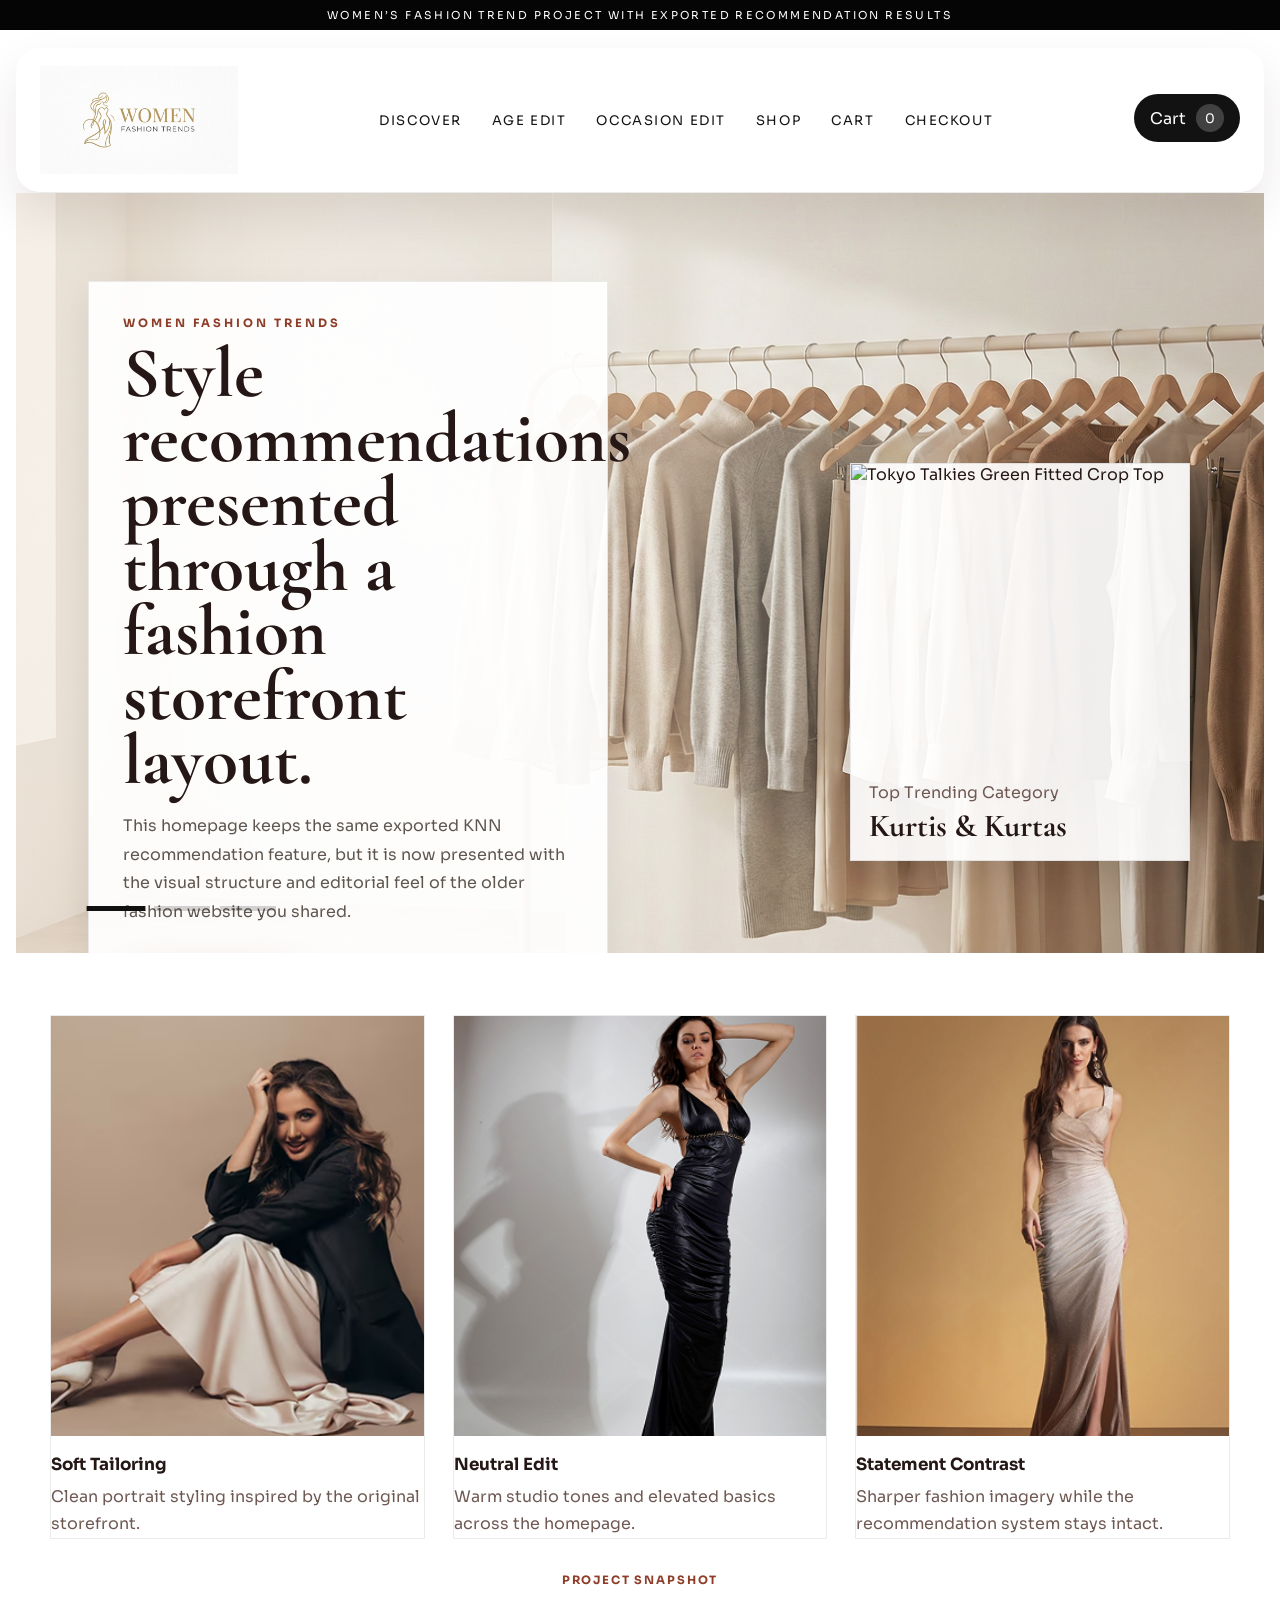
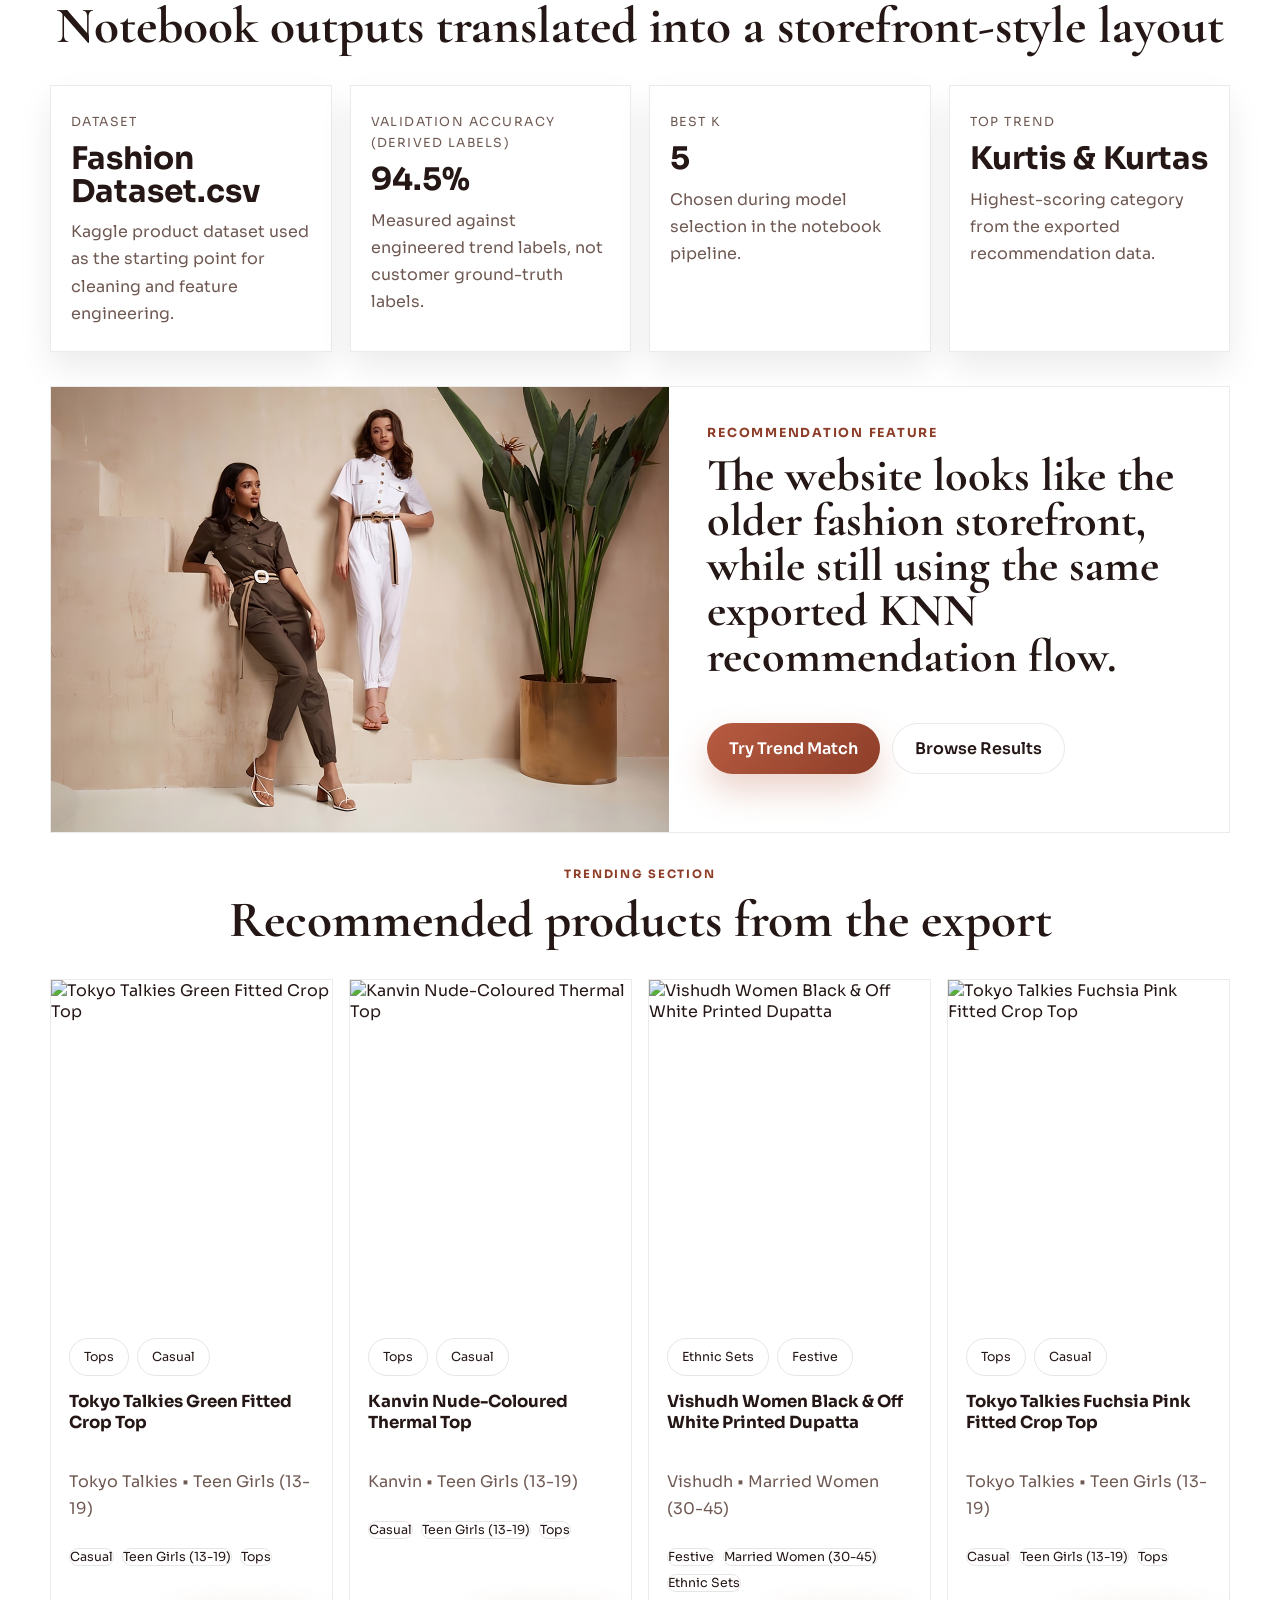
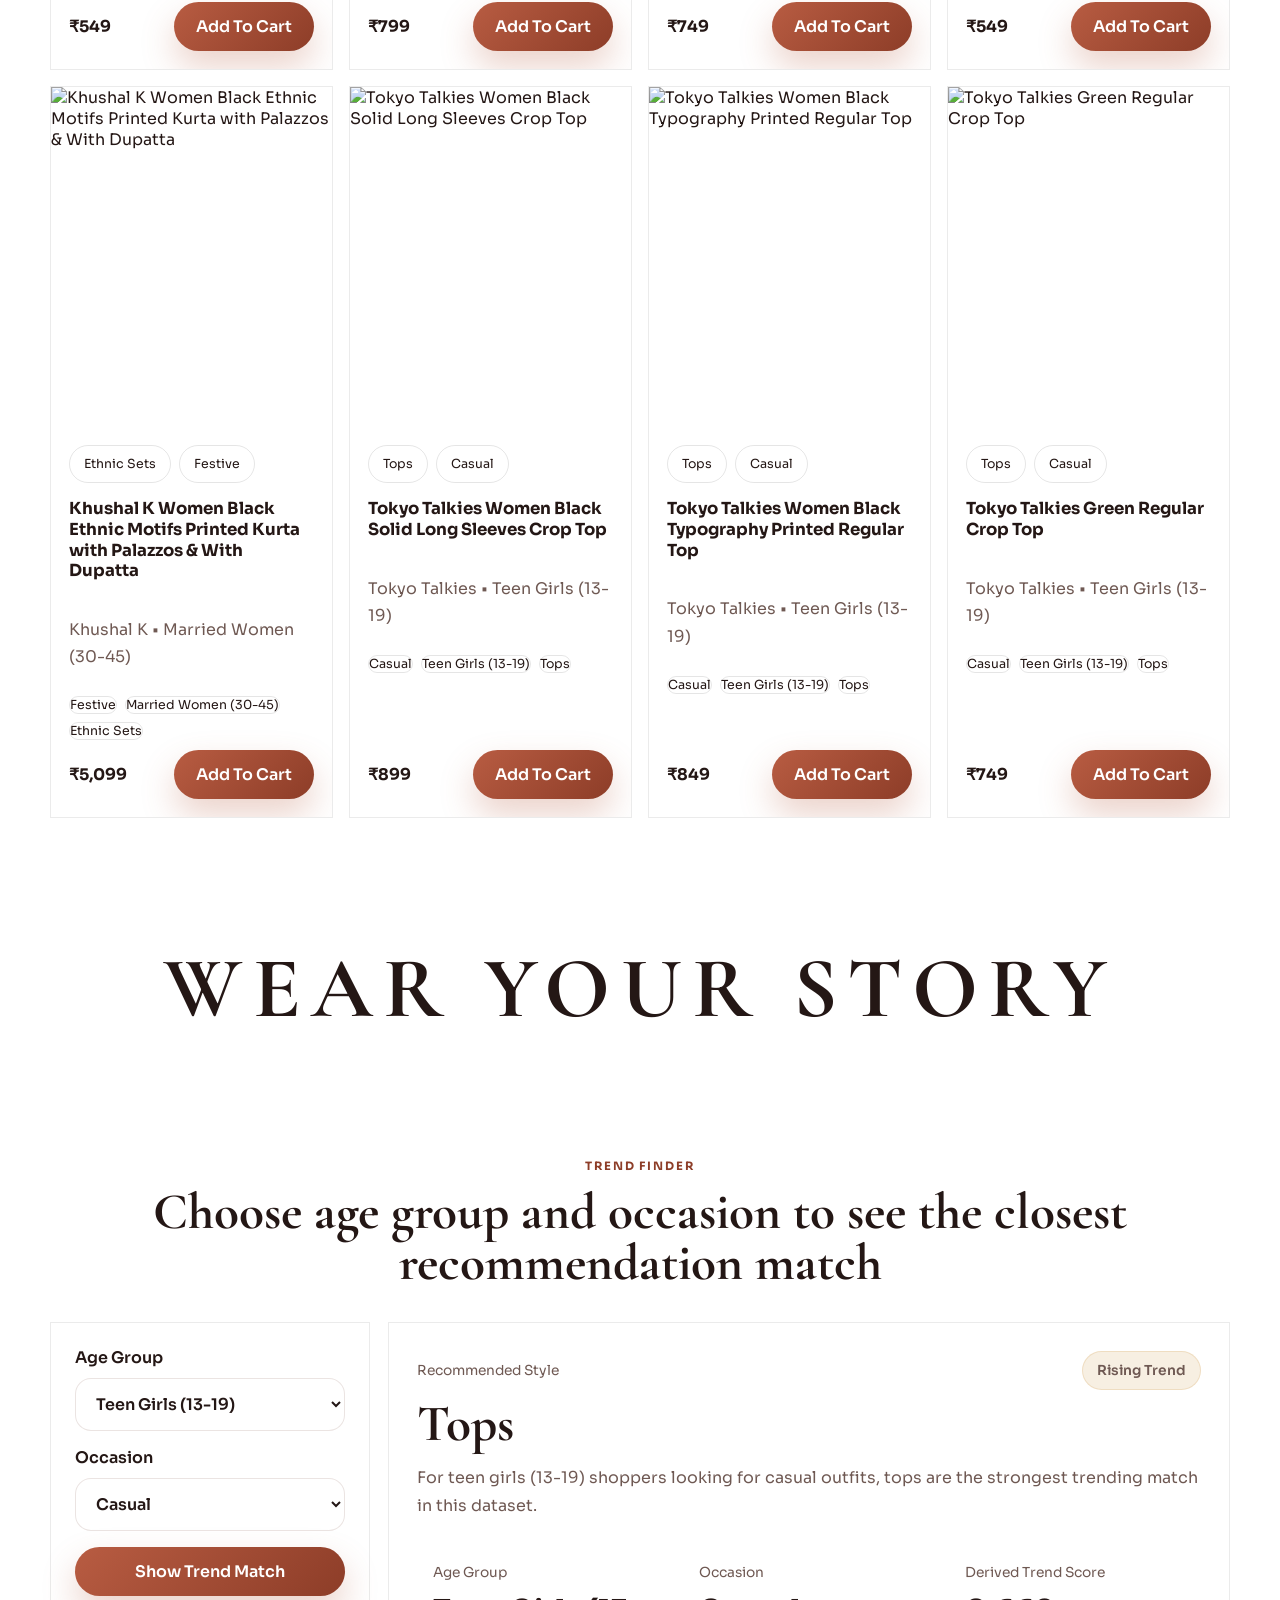
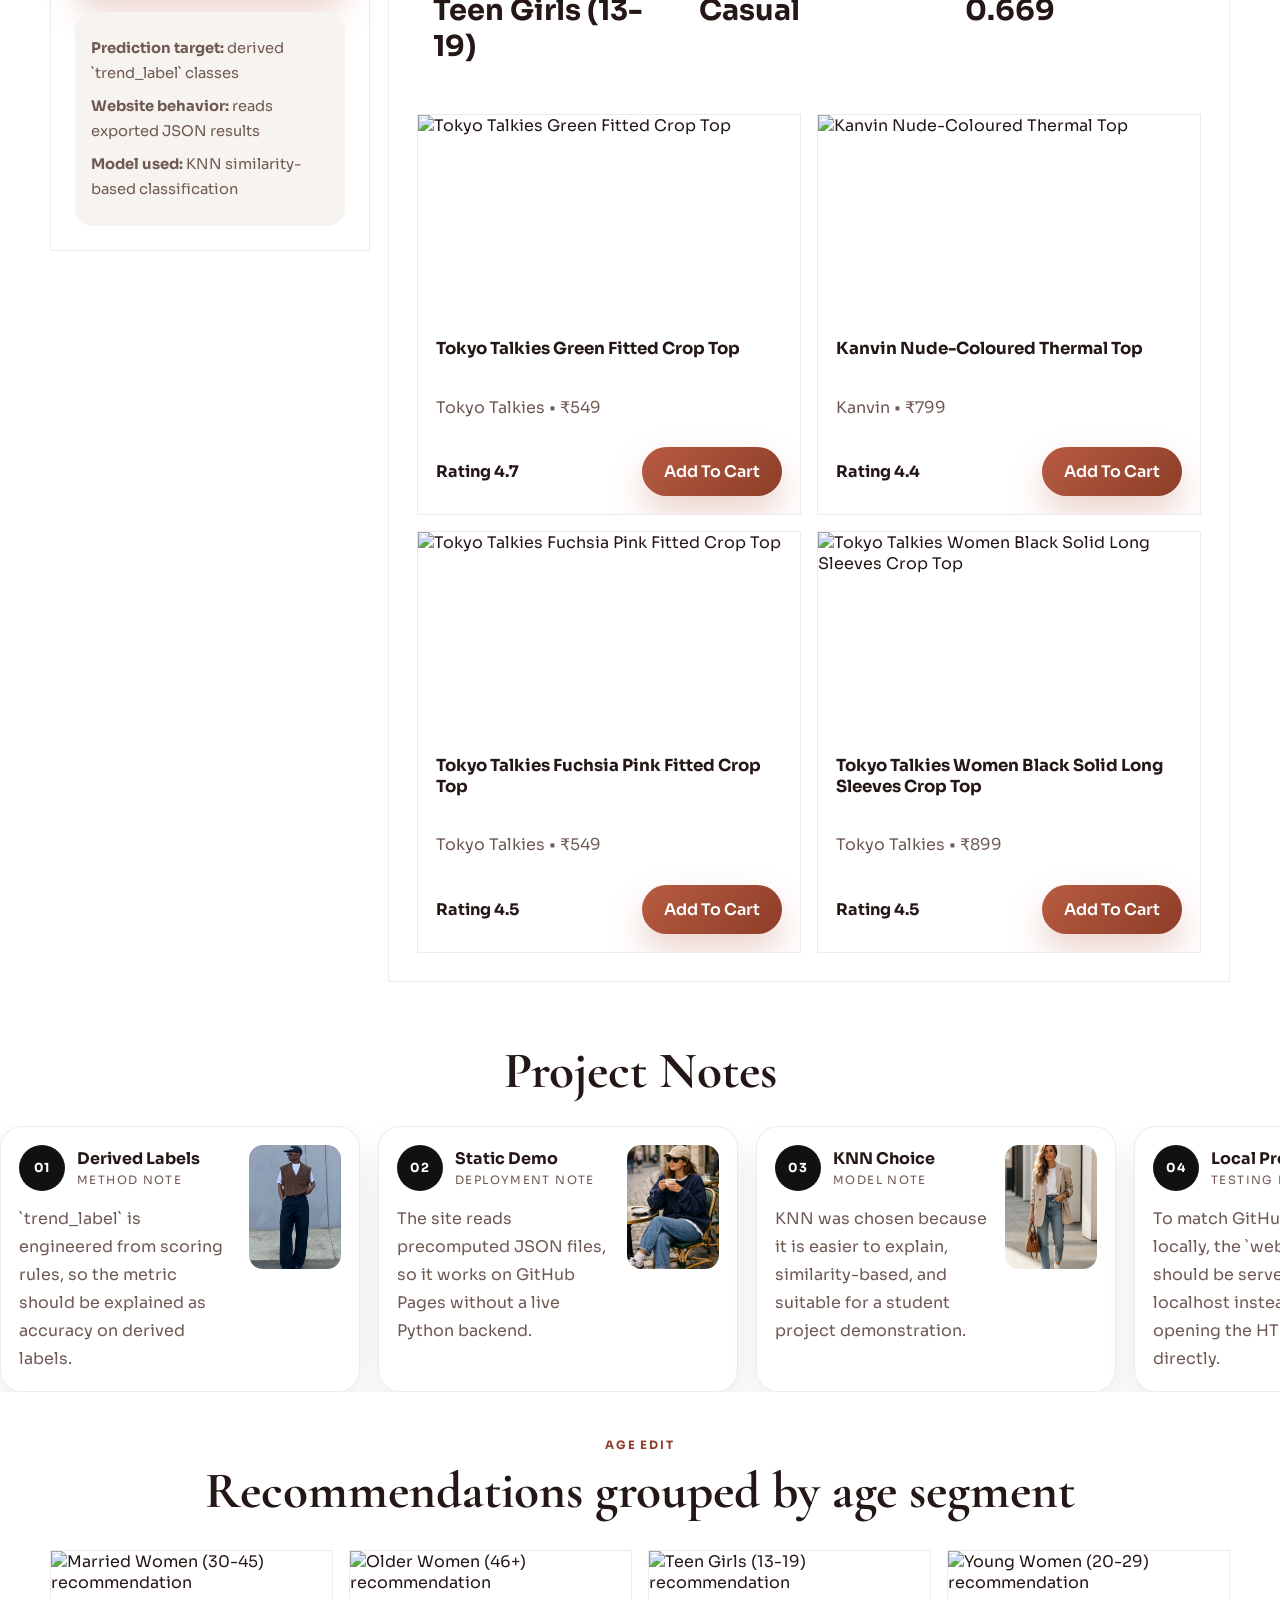
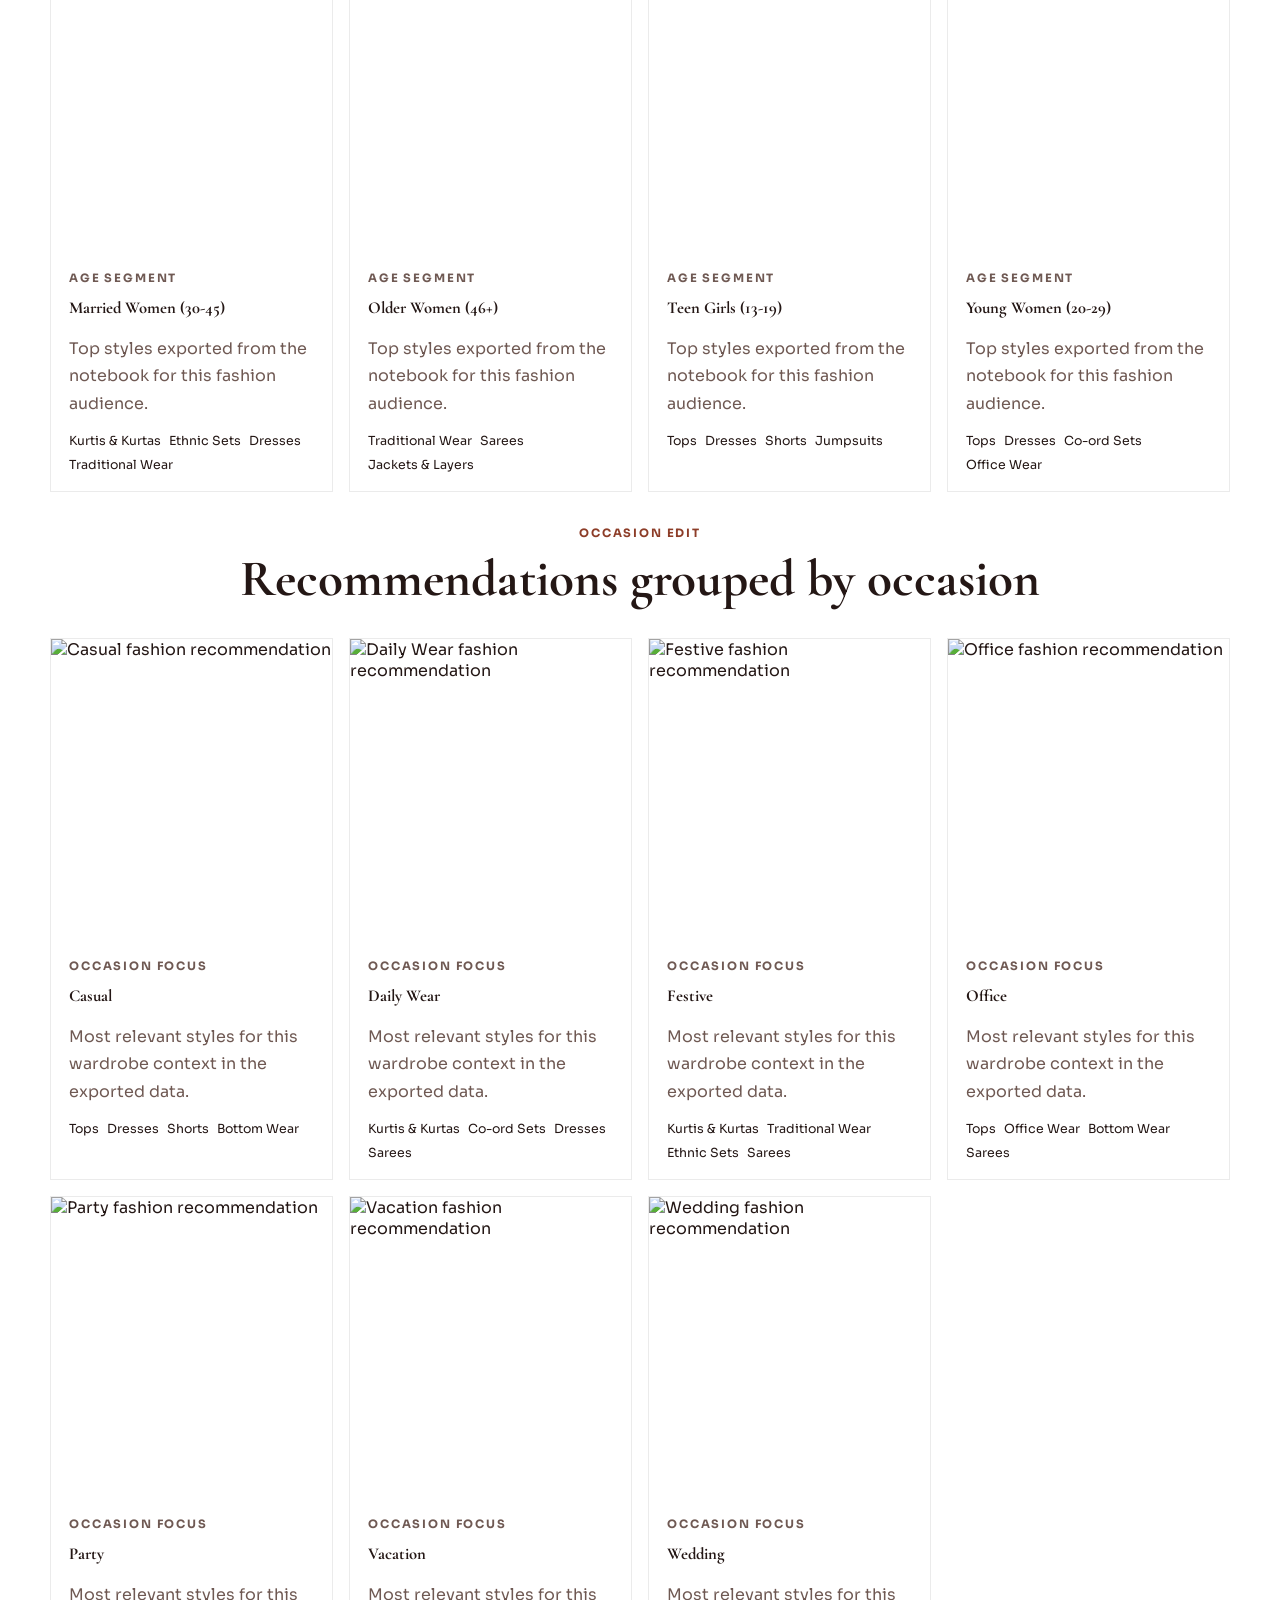
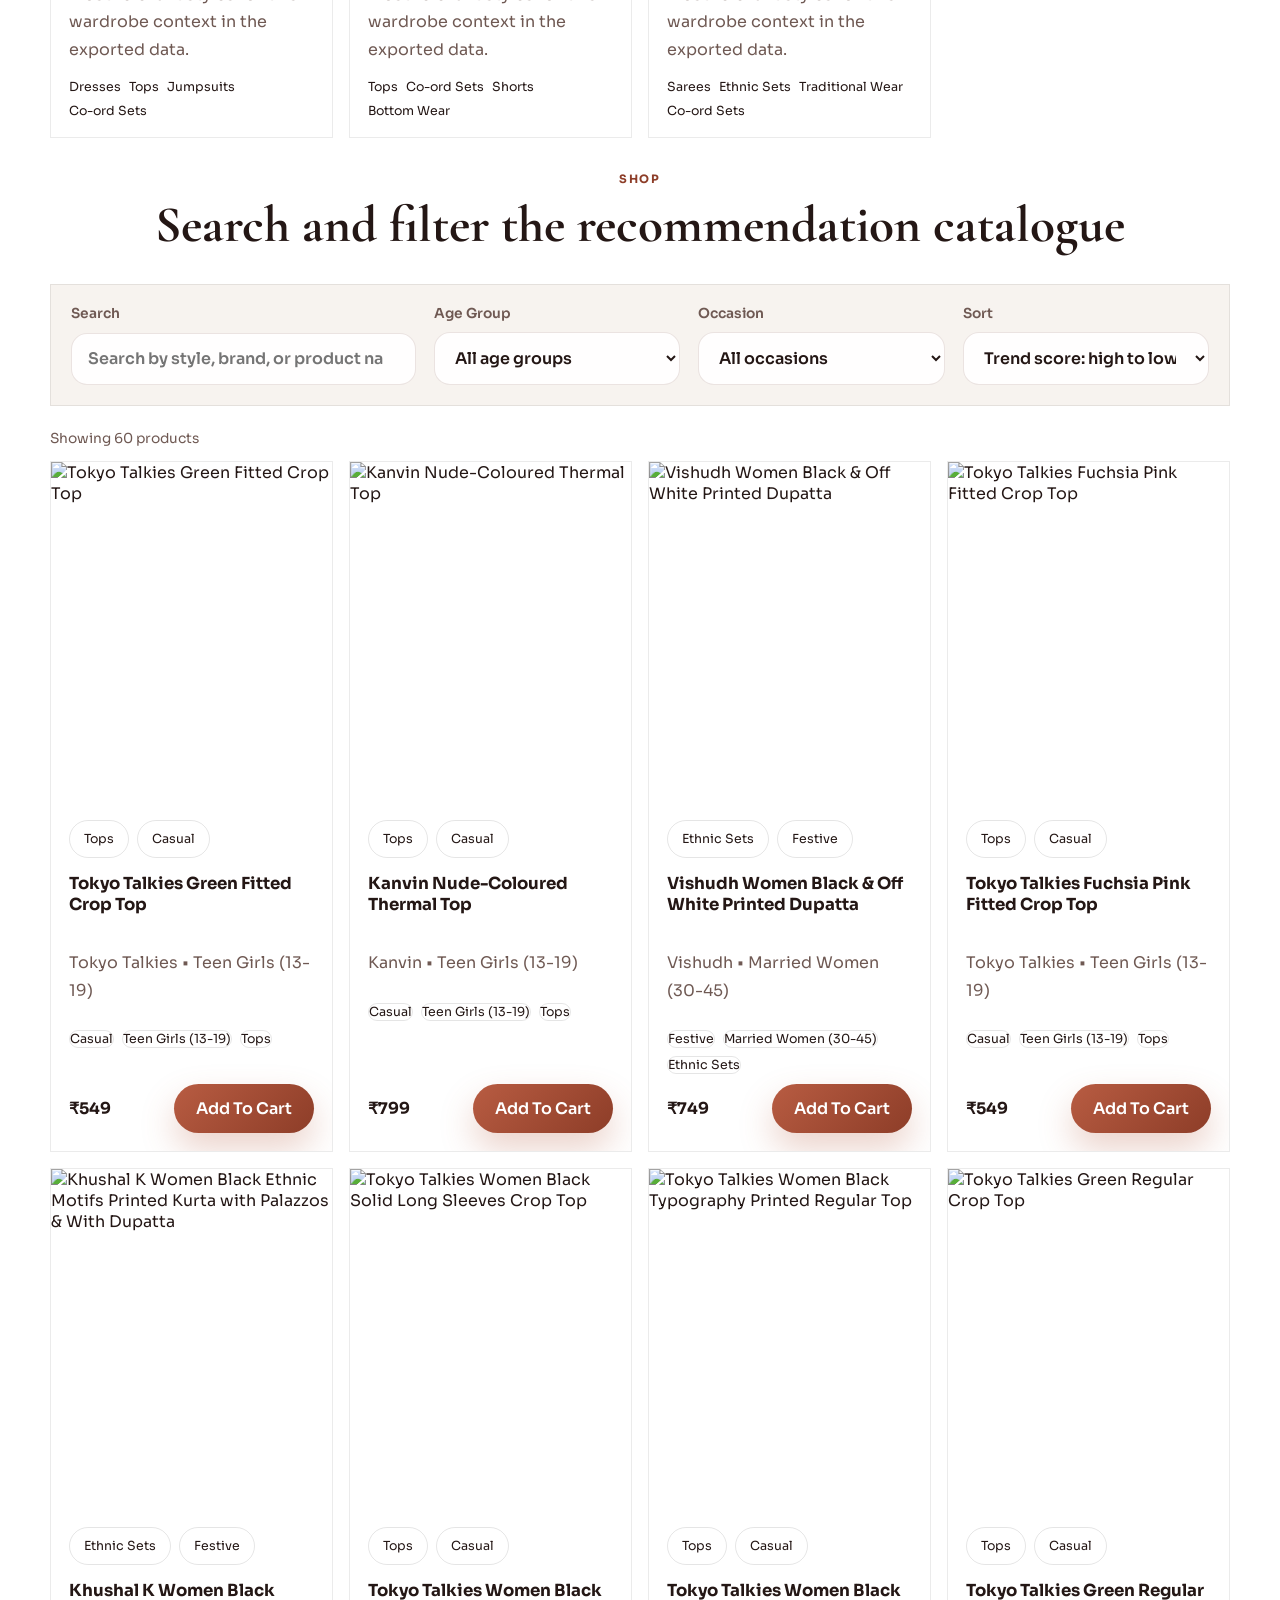
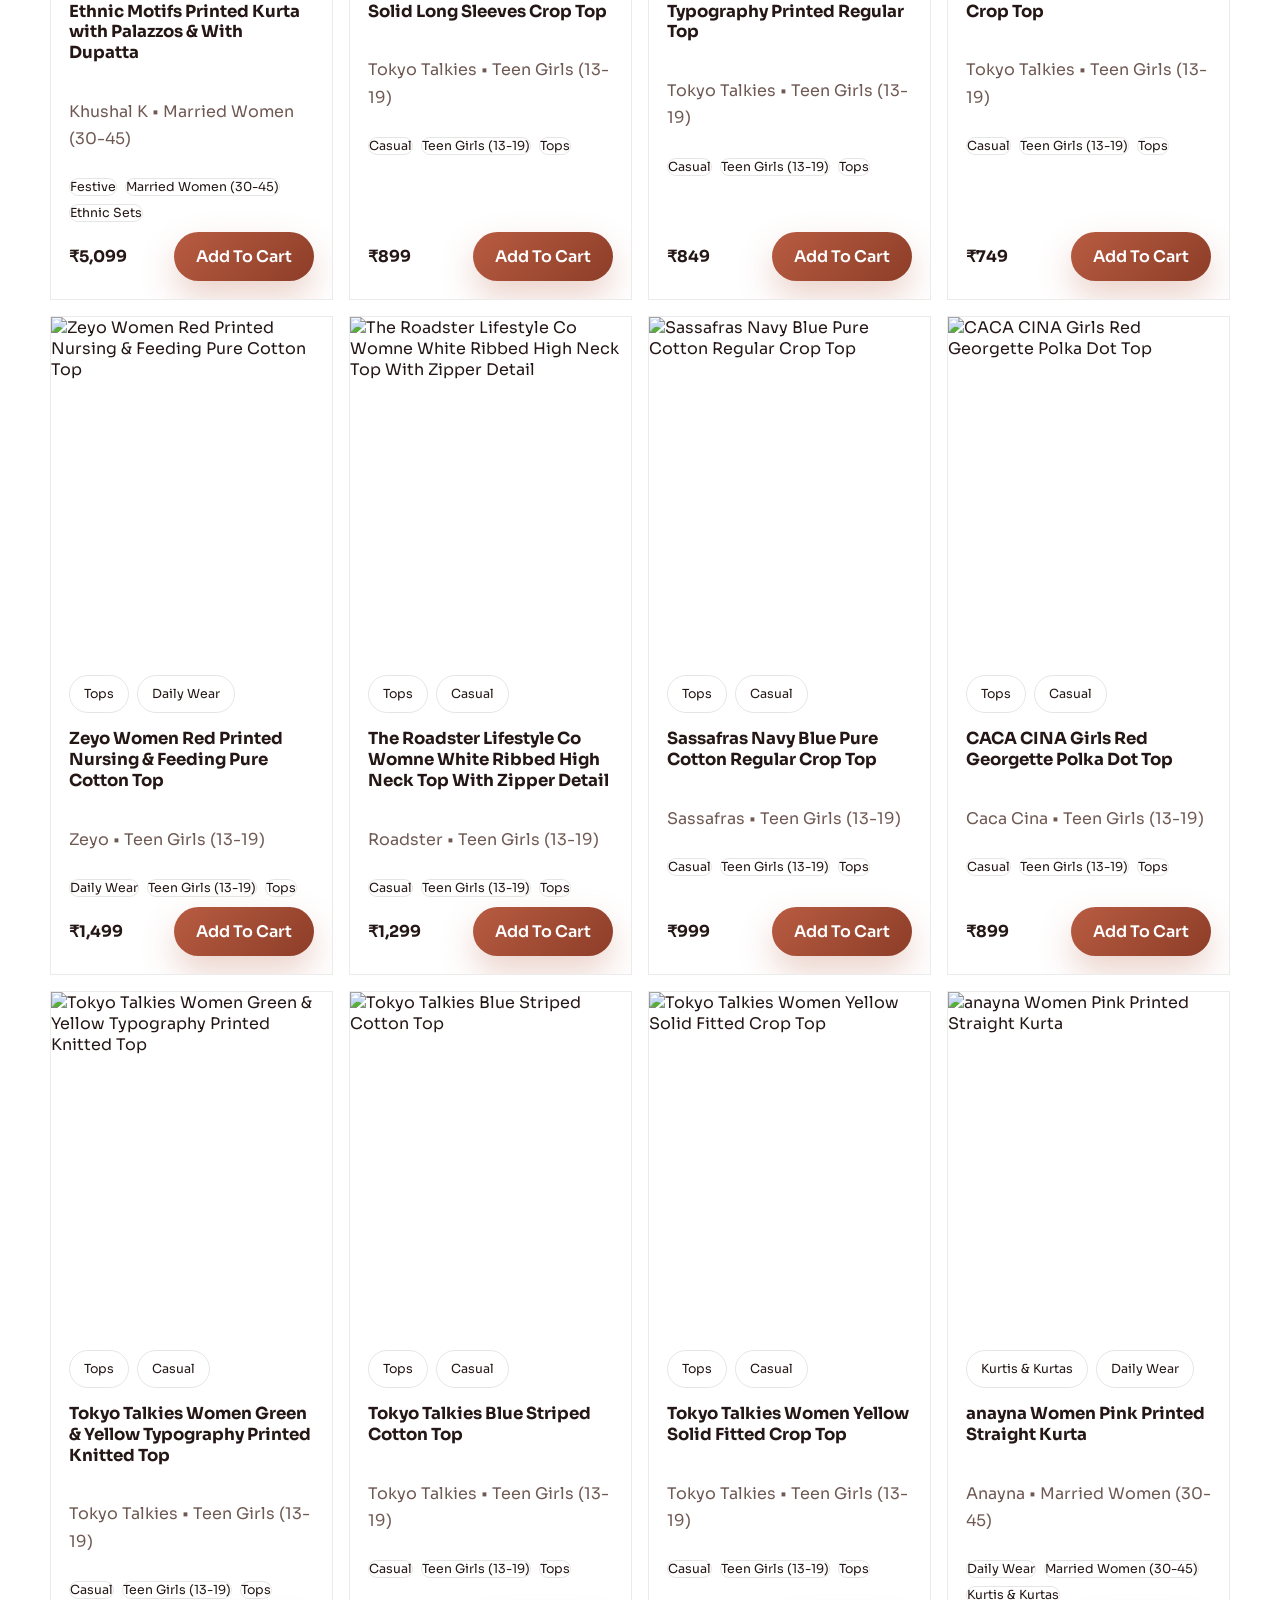
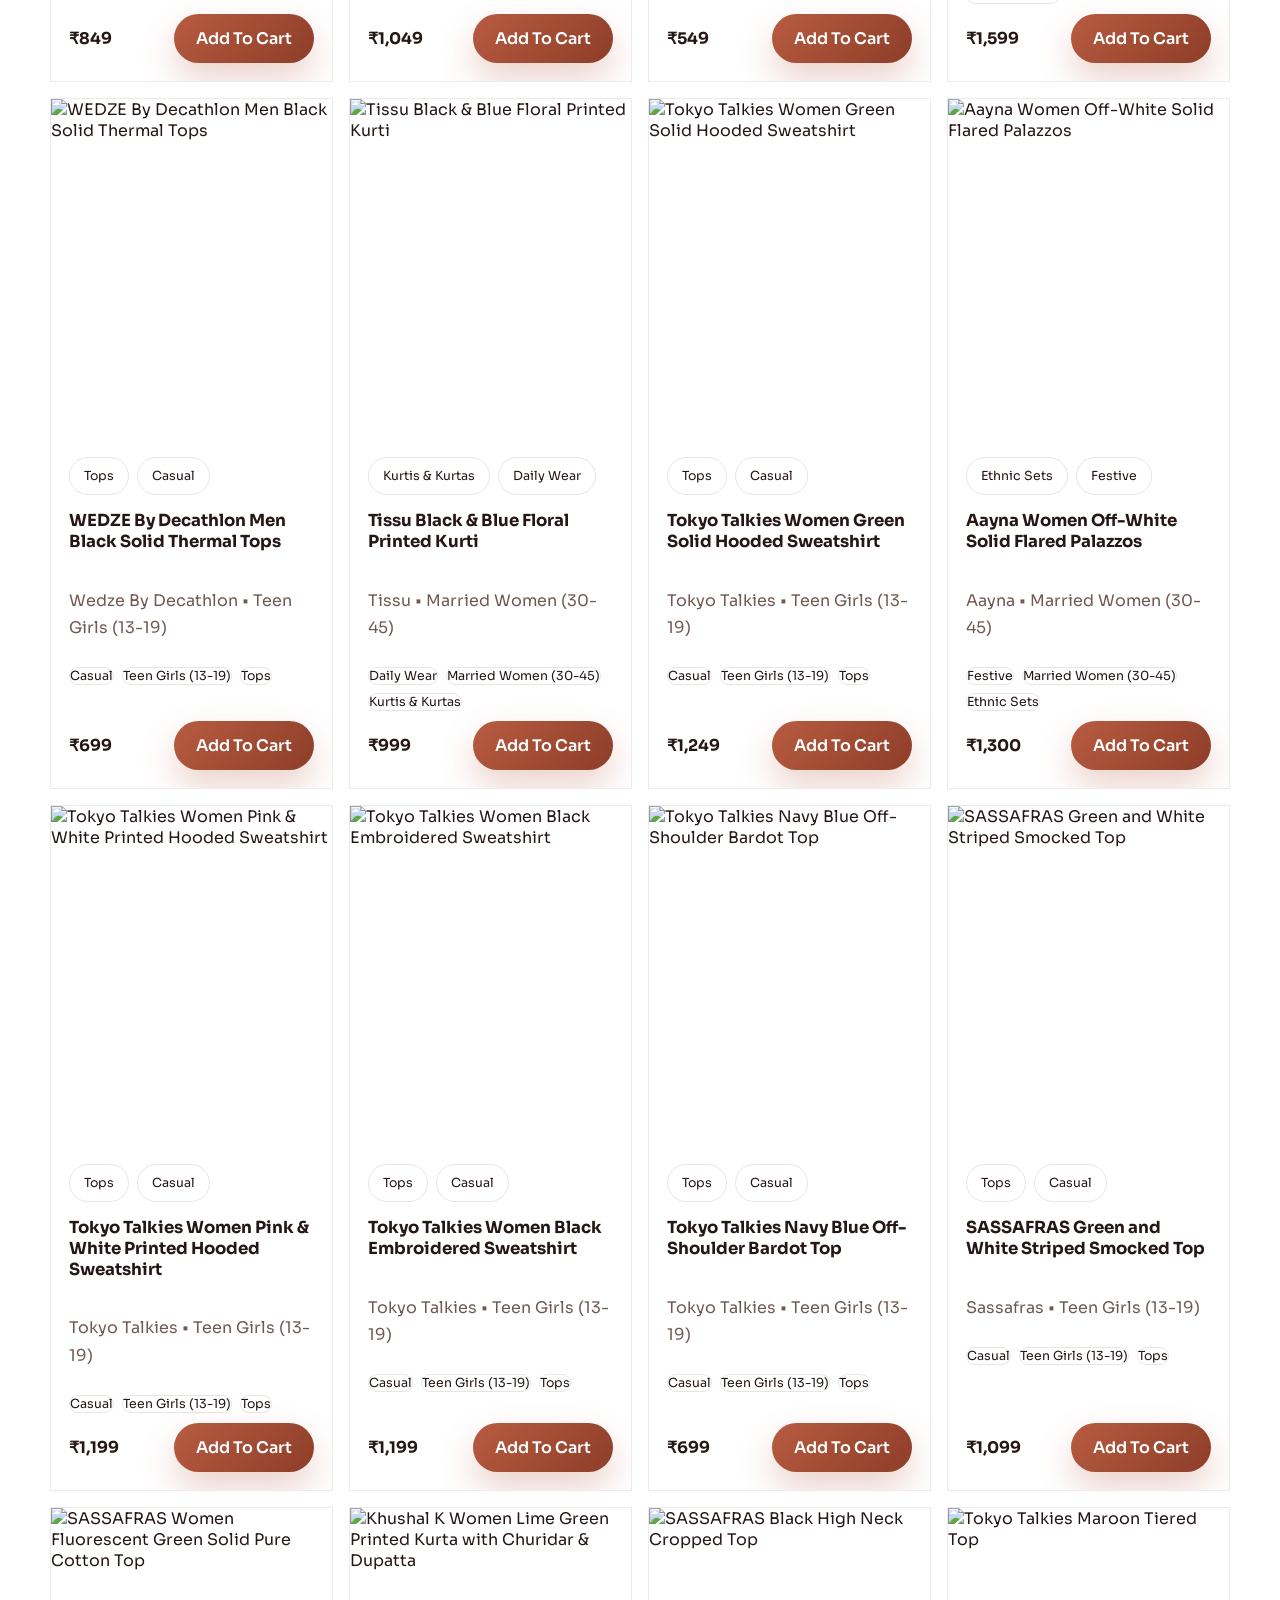
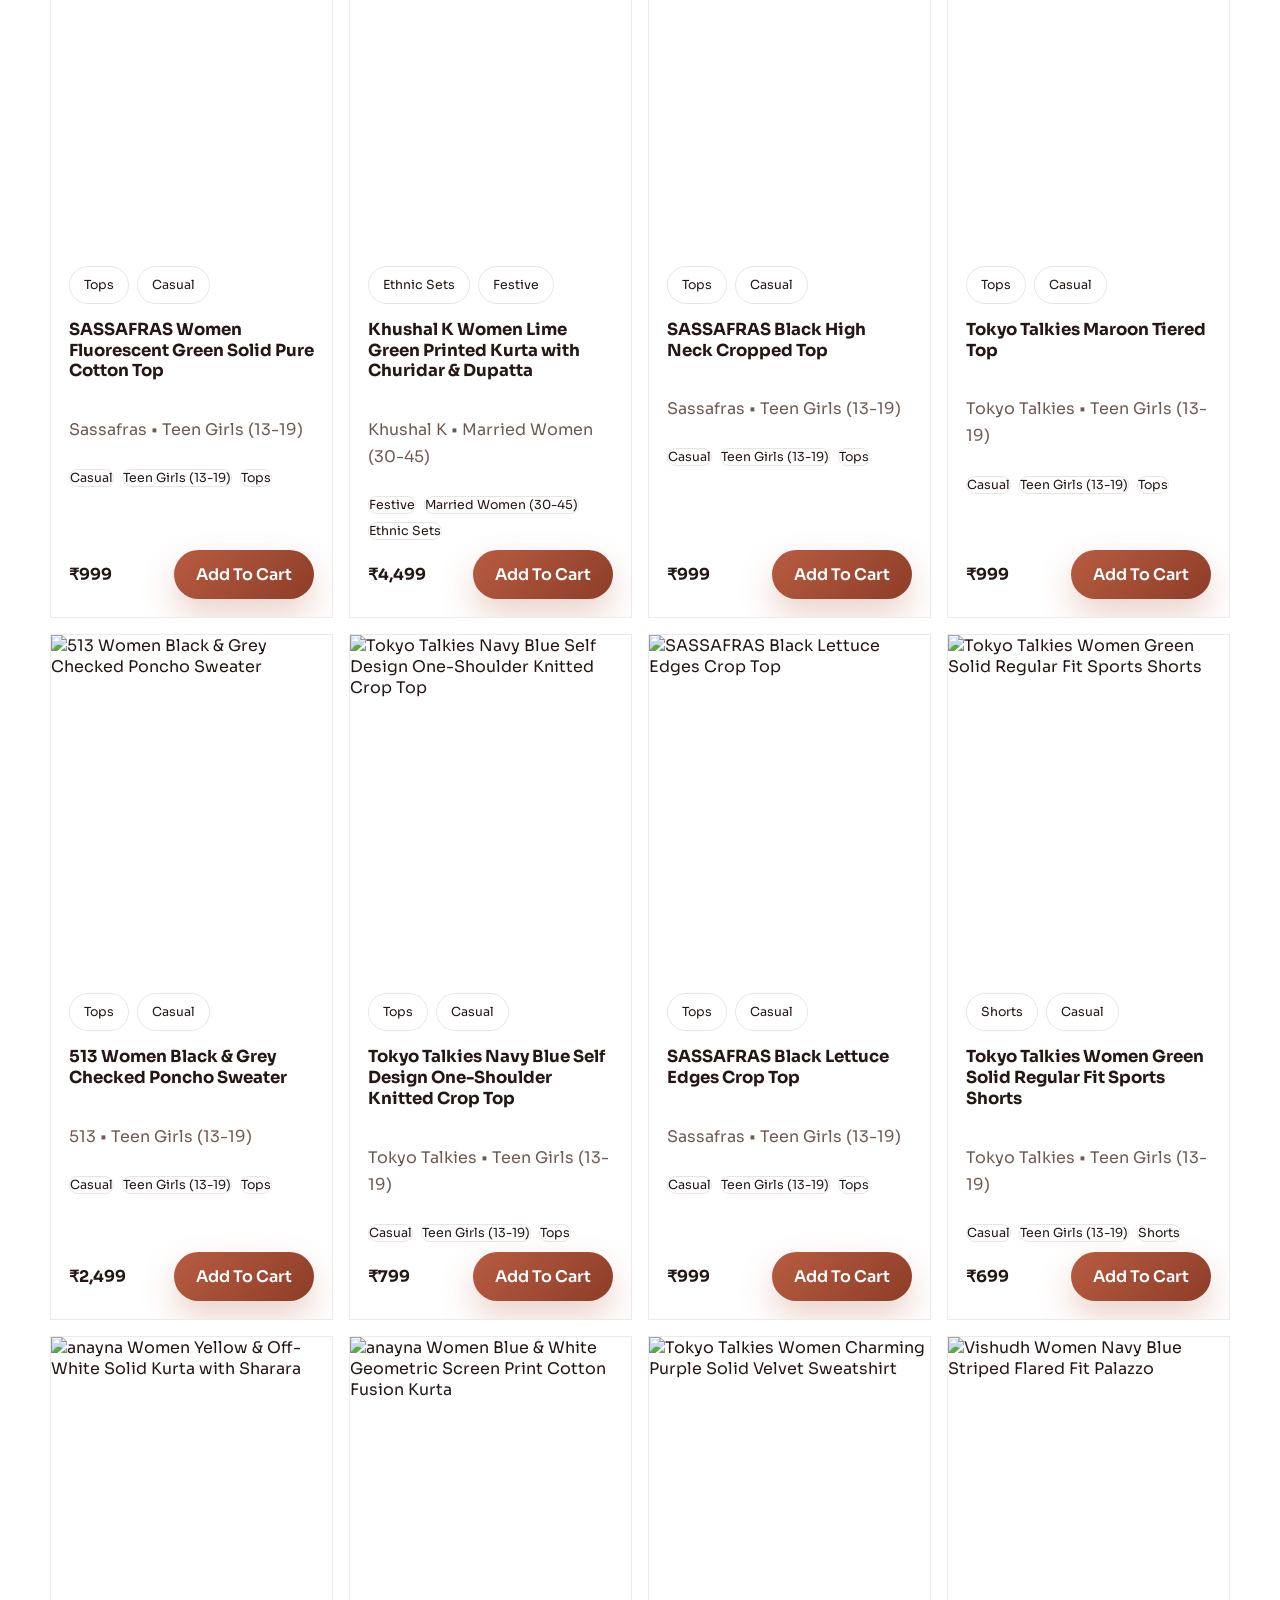
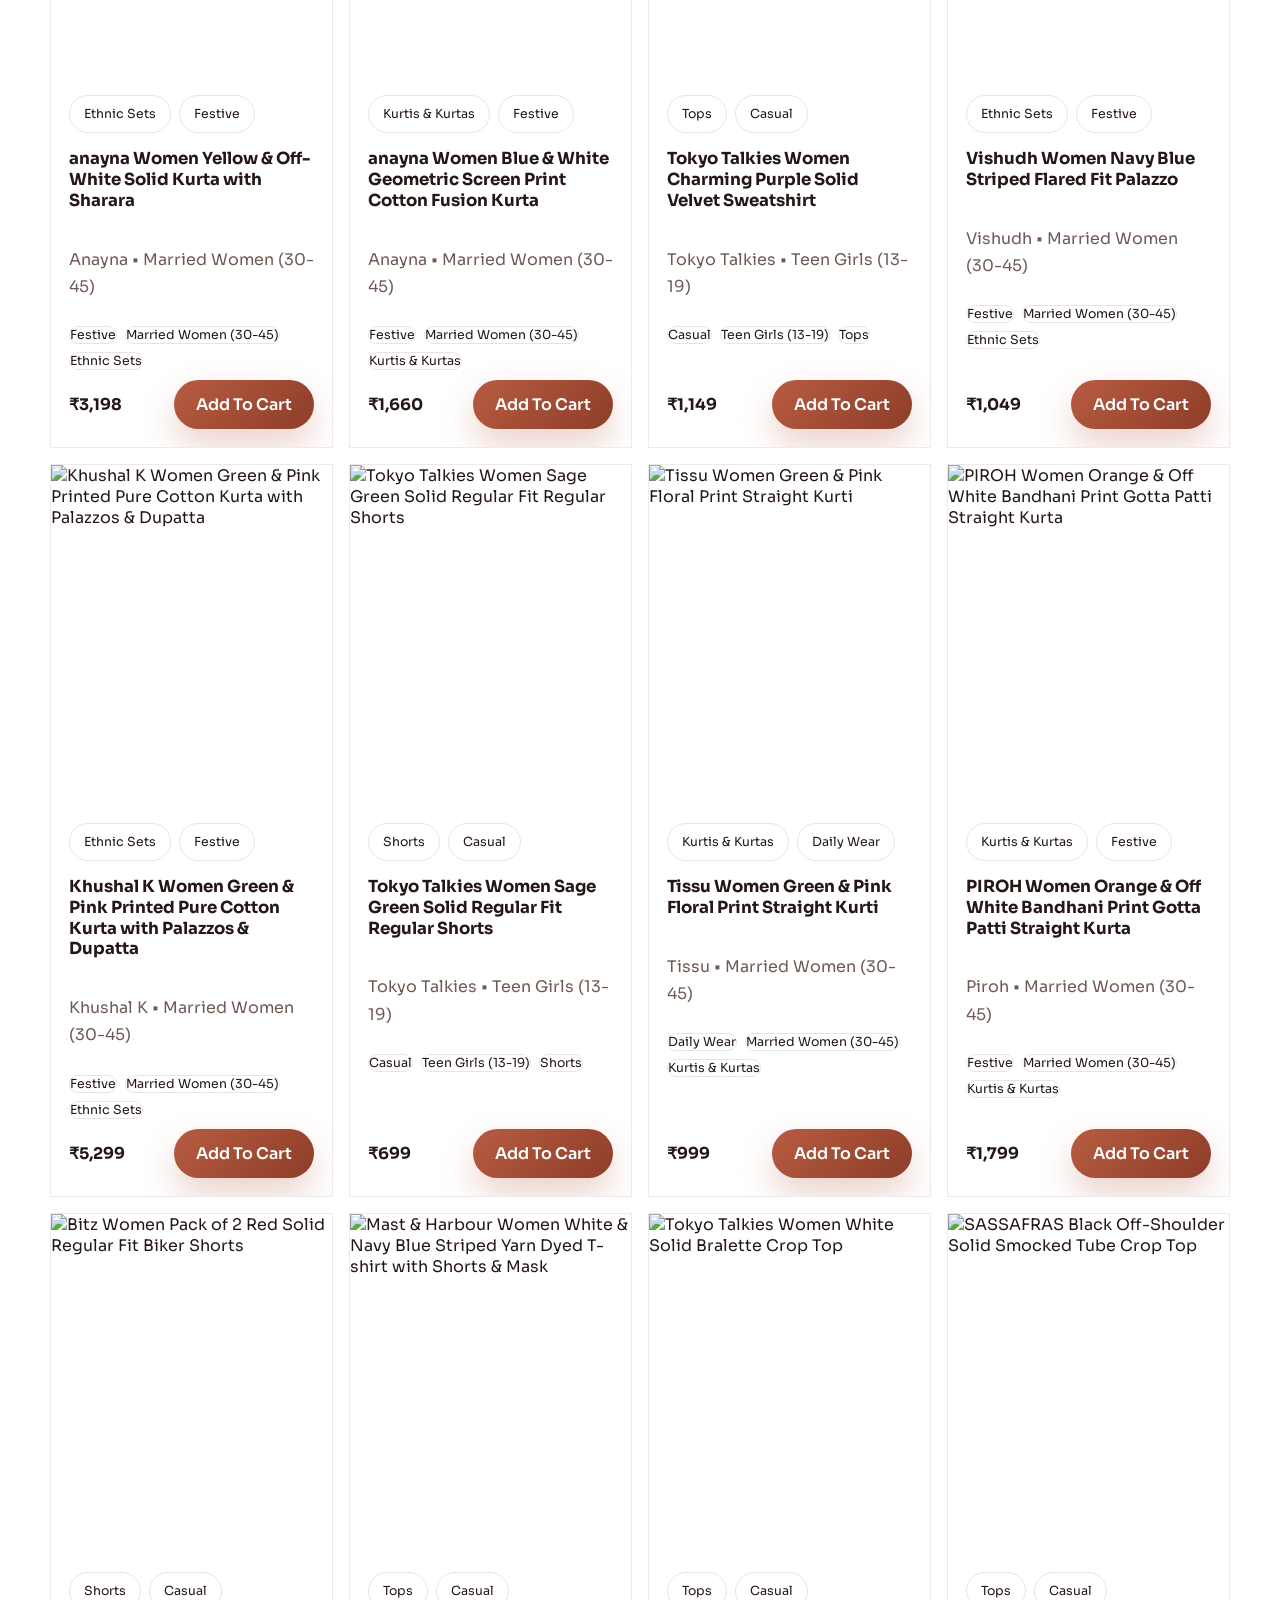
==== web/index.html @ 69c9bfe0 "Redesign homepage to match old storefront style" ====
<!DOCTYPE html>
<html lang="en">
<head>
  <meta charset="UTF-8">
  <meta name="viewport" content="width=device-width, initial-scale=1.0">
  <title>TrendMuse | Women's Fashion Trend Project</title>
  <meta
    name="description"
    content="A women's fashion trend project that presents exported KNN notebook results through a static HTML, CSS, and JavaScript website."
  >
  <link rel="preconnect" href="https://fonts.googleapis.com">
  <link rel="preconnect" href="https://fonts.gstatic.com" crossorigin>
  <link
    href="https://fonts.googleapis.com/css2?family=Cormorant+Garamond:wght@500;600;700&family=Sora:wght@300;400;500;600;700&display=swap"
    rel="stylesheet"
  >
  <link rel="stylesheet" href="styles.css">
</head>
<body data-page="home">
  <div class="page-glow page-glow-left"></div>
  <div class="page-glow page-glow-right"></div>
  <div class="home-topbar">Women’s fashion trend project with exported recommendation results</div>

  <header class="site-header">
    <a class="brand" href="./index.html">
      <img class="brand-logo" src="assets/branding/women-fashion-trends-logo.png" alt="Women Fashion Trends">
    </a>

    <nav class="site-nav">
      <a href="#discover">Discover</a>
      <a href="#age-edit">Age Edit</a>
      <a href="#occasion-edit">Occasion Edit</a>
      <a href="#shop">Shop</a>
      <a href="./cart.html">Cart</a>
      <a href="./checkout.html">Checkout</a>
    </nav>

    <a class="cart-link" href="./cart.html" aria-label="Open shopping cart">
      Cart
      <span class="cart-count" id="cartCount">0</span>
    </a>
  </header>

  <main>
    <section class="home-hero" id="home">
      <div class="home-hero-slider">
        <img src="assets/old-project/hover1.png" alt="Fashion rail editorial scene" class="home-hero-image active">
        <img src="assets/old-project/hover2.jpg" alt="Warm editorial campaign styling" class="home-hero-image">
        <img src="assets/old-project/hover3.webp" alt="Neutral luxury campaign styling" class="home-hero-image">
      </div>
      <div class="home-hero-overlay"></div>

      <div class="home-hero-content-box reveal">
        <p class="home-hero-brand">Women Fashion Trends</p>
        <h1>Style recommendations presented through a fashion storefront layout.</h1>
        <p class="home-hero-description">
          This homepage keeps the same exported KNN recommendation feature, but it is now presented
          with the visual structure and editorial feel of the older fashion website you shared.
        </p>
        <div class="hero-actions home-hero-actions">
          <a class="button button-primary" href="#discover">See Trend Match</a>
          <a class="button button-secondary" href="#shop">Shop Recommendations</a>
        </div>
        <div class="hero-tags home-hero-tags">
          <span>Derived trend labels</span>
          <span>Static JSON demo</span>
          <span>Age and occasion filters</span>
        </div>
        <div class="runtime-notice" id="runtimeNotice" hidden></div>
      </div>

      <article class="home-hero-insight reveal">
        <img
          id="heroImage"
          src="assets/old-project/model1.png"
          alt="Featured fashion look"
        >
        <div class="home-hero-insight-copy">
          <p>Top Trending Category</p>
          <h2 id="heroCategory">Awaiting Data</h2>
        </div>
      </article>

      <div class="home-hero-pagination" aria-label="Hero slides">
        <button class="pagination-bar active" type="button" aria-label="Hero slide 1"></button>
        <button class="pagination-bar" type="button" aria-label="Hero slide 2"></button>
        <button class="pagination-bar" type="button" aria-label="Hero slide 3"></button>
      </div>
    </section>

    <section class="section home-editorial-section reveal">
      <div class="grid-3 home-grid-3">
        <article class="home-editorial-card">
          <div class="product-img-wrapper">
            <img src="assets/old-project/model1.png" alt="Soft tailoring editorial card">
          </div>
          <div class="product-info">
            <h3>Soft Tailoring</h3>
            <p class="price">Clean portrait styling inspired by the original storefront.</p>
          </div>
        </article>

        <article class="home-editorial-card">
          <div class="product-img-wrapper">
            <img src="assets/old-project/model2.png" alt="Neutral edit editorial card">
          </div>
          <div class="product-info">
            <h3>Neutral Edit</h3>
            <p class="price">Warm studio tones and elevated basics across the homepage.</p>
          </div>
        </article>

        <article class="home-editorial-card">
          <div class="product-img-wrapper">
            <img src="assets/old-project/model3.png" alt="Monochrome editorial card">
          </div>
          <div class="product-info">
            <h3>Statement Contrast</h3>
            <p class="price">Sharper fashion imagery while the recommendation system stays intact.</p>
          </div>
        </article>
      </div>
    </section>

    <section class="section reveal">
      <div class="products-header home-products-header">
        <p class="eyebrow">Project Snapshot</p>
        <h2>Notebook outputs translated into a storefront-style layout</h2>
      </div>

      <div class="home-metric-grid">
        <article class="home-metric-card">
          <span>Dataset</span>
          <strong id="metricDataset">Fashion Dataset.csv</strong>
          <p>Kaggle product dataset used as the starting point for cleaning and feature engineering.</p>
        </article>
        <article class="home-metric-card">
          <span>Validation Accuracy (Derived Labels)</span>
          <strong id="metricAccuracy">--</strong>
          <p>Measured against engineered trend labels, not customer ground-truth labels.</p>
        </article>
        <article class="home-metric-card">
          <span>Best K</span>
          <strong id="metricK">--</strong>
          <p>Chosen during model selection in the notebook pipeline.</p>
        </article>
        <article class="home-metric-card">
          <span>Top Trend</span>
          <strong id="metricTrend">--</strong>
          <p>Highest-scoring category from the exported recommendation data.</p>
        </article>
      </div>
    </section>

    <section class="section reveal">
      <div class="featured-banner home-featured-banner">
        <img src="assets/old-project/feature.png" alt="Feature banner" class="featured-banner-img">
        <div class="featured-box home-featured-box">
          <p class="cloth-name">Recommendation Feature</p>
          <h2>The website looks like the older fashion storefront, while still using the same exported KNN recommendation flow.</h2>
          <div class="hero-actions">
            <a class="button button-primary" href="#discover">Try Trend Match</a>
            <a class="button button-secondary" href="#shop">Browse Results</a>
          </div>
        </div>
      </div>
    </section>

    <section class="section reveal">
      <div class="products-header home-products-header">
        <p class="eyebrow">Trending Section</p>
        <h2>Recommended products from the export</h2>
      </div>
      <div class="product-grid featured-grid home-old-grid" id="featuredGrid"></div>
    </section>

    <section class="big-text-section reveal">
      <h2>WEAR YOUR STORY</h2>
    </section>

    <section class="section reveal" id="discover">
      <div class="products-header home-products-header">
        <p class="eyebrow">Trend Finder</p>
        <h2>Choose age group and occasion to see the closest recommendation match</h2>
      </div>

      <div class="discover-layout home-discover-layout">
        <form class="selector-card home-selector-card" id="profileForm">
          <label>
            Age Group
            <select id="ageSelect"></select>
          </label>

          <label>
            Occasion
            <select id="occasionSelect"></select>
          </label>

          <button class="button button-primary" type="submit">Show Trend Match</button>

          <div class="selector-notes home-selector-notes">
            <p><strong>Prediction target:</strong> derived `trend_label` classes</p>
            <p><strong>Website behavior:</strong> reads exported JSON results</p>
            <p><strong>Model used:</strong> KNN similarity-based classification</p>
          </div>
        </form>

        <article class="result-card home-result-card">
          <div class="result-topline">
            <span>Recommended Style</span>
            <span class="pill" id="resultPill">High Trend</span>
          </div>

          <h3 id="resultCategory">Tops</h3>
          <p id="resultSummary">
            This recommendation comes from the exported notebook output for the selected profile.
          </p>

          <div class="result-facts">
            <div>
              <span>Age Group</span>
              <strong id="resultAge">Teen Girls (13-19)</strong>
            </div>
            <div>
              <span>Occasion</span>
              <strong id="resultOccasion">Casual</strong>
            </div>
            <div>
              <span>Derived Trend Score</span>
              <strong id="resultScore">0.90</strong>
            </div>
          </div>

          <div class="mini-grid" id="predictionProducts"></div>
        </article>
      </div>
    </section>

    <section class="review-section project-notes-section reveal">
      <h2 class="section-title text-center">Project Notes</h2>
      <div class="marquee-container">
        <div class="marquee-track">
          <article class="review-card project-note-card">
            <div class="review-content">
              <div class="review-header">
                <div class="note-icon">01</div>
                <div class="review-meta">
                  <h4>Derived Labels</h4>
                  <div class="stars">METHOD NOTE</div>
                </div>
              </div>
              <p class="review-text">`trend_label` is engineered from scoring rules, so the metric should be explained as accuracy on derived labels.</p>
            </div>
            <img src="assets/old-project/grid4img1.webp" alt="Project note visual" class="bought-item-img">
          </article>

          <article class="review-card project-note-card">
            <div class="review-content">
              <div class="review-header">
                <div class="note-icon">02</div>
                <div class="review-meta">
                  <h4>Static Demo</h4>
                  <div class="stars">DEPLOYMENT NOTE</div>
                </div>
              </div>
              <p class="review-text">The site reads precomputed JSON files, so it works on GitHub Pages without a live Python backend.</p>
            </div>
            <img src="assets/old-project/grid4img2.jpg" alt="Project note visual" class="bought-item-img">
          </article>

          <article class="review-card project-note-card">
            <div class="review-content">
              <div class="review-header">
                <div class="note-icon">03</div>
                <div class="review-meta">
                  <h4>KNN Choice</h4>
                  <div class="stars">MODEL NOTE</div>
                </div>
              </div>
              <p class="review-text">KNN was chosen because it is easier to explain, similarity-based, and suitable for a student project demonstration.</p>
            </div>
            <img src="assets/old-project/grid4img3.jpg" alt="Project note visual" class="bought-item-img">
          </article>

          <article class="review-card project-note-card">
            <div class="review-content">
              <div class="review-header">
                <div class="note-icon">04</div>
                <div class="review-meta">
                  <h4>Local Preview</h4>
                  <div class="stars">TESTING NOTE</div>
                </div>
              </div>
              <p class="review-text">To match GitHub Pages locally, the `web/` folder should be served through localhost instead of opening the HTML file directly.</p>
            </div>
            <img src="assets/old-project/grid4img4.webp" alt="Project note visual" class="bought-item-img">
          </article>

          <article class="review-card project-note-card">
            <div class="review-content">
              <div class="review-header">
                <div class="note-icon">01</div>
                <div class="review-meta">
                  <h4>Derived Labels</h4>
                  <div class="stars">METHOD NOTE</div>
                </div>
              </div>
              <p class="review-text">`trend_label` is engineered from scoring rules, so the metric should be explained as accuracy on derived labels.</p>
            </div>
            <img src="assets/old-project/grid4img1.webp" alt="Project note visual" class="bought-item-img">
          </article>

          <article class="review-card project-note-card">
            <div class="review-content">
              <div class="review-header">
                <div class="note-icon">02</div>
                <div class="review-meta">
                  <h4>Static Demo</h4>
                  <div class="stars">DEPLOYMENT NOTE</div>
                </div>
              </div>
              <p class="review-text">The site reads precomputed JSON files, so it works on GitHub Pages without a live Python backend.</p>
            </div>
            <img src="assets/old-project/grid4img2.jpg" alt="Project note visual" class="bought-item-img">
          </article>
        </div>
      </div>
    </section>

    <section class="section reveal" id="age-edit">
      <div class="products-header home-products-header">
        <p class="eyebrow">Age Edit</p>
        <h2>Recommendations grouped by age segment</h2>
      </div>
      <div class="showcase-grid home-old-grid" id="ageRecommendationGrid"></div>
    </section>

    <section class="section reveal" id="occasion-edit">
      <div class="products-header home-products-header">
        <p class="eyebrow">Occasion Edit</p>
        <h2>Recommendations grouped by occasion</h2>
      </div>
      <div class="showcase-grid home-old-grid" id="occasionRecommendationGrid"></div>
    </section>

    <section class="section reveal" id="shop">
      <div class="products-header home-products-header">
        <p class="eyebrow">Shop</p>
        <h2>Search and filter the recommendation catalogue</h2>
      </div>

      <div class="toolbar home-toolbar">
        <label class="toolbar-field toolbar-search">
          <span>Search</span>
          <input id="searchInput" type="search" placeholder="Search by style, brand, or product name">
        </label>

        <label class="toolbar-field">
          <span>Age Group</span>
          <select id="ageFilter">
            <option value="all">All age groups</option>
          </select>
        </label>

        <label class="toolbar-field">
          <span>Occasion</span>
          <select id="occasionFilter">
            <option value="all">All occasions</option>
          </select>
        </label>

        <label class="toolbar-field">
          <span>Sort</span>
          <select id="sortFilter">
            <option value="trend_desc">Trend score: high to low</option>
            <option value="price_asc">Price: low to high</option>
            <option value="price_desc">Price: high to low</option>
            <option value="rating_desc">Rating: high to low</option>
          </select>
        </label>
      </div>

      <div class="section-meta" id="shopMeta">Showing 0 products</div>
      <div class="product-grid home-old-grid" id="shopGrid"></div>
    </section>

    <section class="big-text-section reveal">
      <h2>STYLE WITH CONTEXT</h2>
    </section>
  </main>

  <footer class="site-footer home-site-footer">
    <div class="home-footer-grid">
      <div class="home-footer-col">
        <h3>Project Contact</h3>
        <p>This storefront-style homepage presents exported recommendation outputs from the notebook.</p>
        <p class="home-footer-small">Preview locally through `http://localhost:8000` for the correct JSON-powered view.</p>
      </div>
      <div class="home-footer-col">
        <h3>Quick Links</h3>
        <div class="home-social-links">
          <a href="#discover">Trend Finder</a>
          <a href="#age-edit">Age Edit</a>
          <a href="#occasion-edit">Occasion Edit</a>
          <a href="#shop">Shop</a>
        </div>
      </div>
    </div>
  </footer>

  <script src="app.js"></script>
</body>
</html>
---- web/styles.css ----
:root {
  --bg: #fff8f2;
  --bg-soft: #fbeee6;
  --surface: rgba(255, 255, 255, 0.84);
  --surface-strong: #ffffff;
  --border: rgba(111, 66, 53, 0.12);
  --text: #241715;
  --muted: #6f5953;
  --accent: #b85c42;
  --accent-dark: #8d3d28;
  --accent-soft: #f5d3c7;
  --gold: #cf9d4d;
  --success: #2f7d58;
  --danger: #a84337;
  --shadow: 0 24px 60px rgba(105, 67, 51, 0.15);
  --shadow-soft: 0 16px 34px rgba(105, 67, 51, 0.1);
  --radius-xl: 28px;
  --radius-lg: 22px;
  --radius-md: 16px;
  --radius-sm: 12px;
  --container: 1180px;
}

* {
  box-sizing: border-box;
}

html {
  scroll-behavior: smooth;
}

body {
  margin: 0;
  font-family: "Sora", "Avenir Next", "Segoe UI", sans-serif;
  color: var(--text);
  background:
    radial-gradient(circle at top left, rgba(255, 211, 199, 0.65), transparent 28%),
    radial-gradient(circle at right 20%, rgba(207, 157, 77, 0.18), transparent 18%),
    linear-gradient(180deg, #fff9f6 0%, #fff6ef 52%, #fffdfb 100%);
  min-height: 100vh;
  position: relative;
  overflow-x: hidden;
}

body[data-page="home"] {
  background:
    radial-gradient(circle at top center, rgba(232, 199, 173, 0.3), transparent 24%),
    linear-gradient(180deg, #f8efe7 0%, #fbf6f0 36%, #fffdfb 100%);
}

img {
  display: block;
  max-width: 100%;
}

a {
  color: inherit;
  text-decoration: none;
}

.home-topbar {
  padding: 10px 16px;
  background: #191311;
  color: #f6ede7;
  text-align: center;
  font-size: 0.74rem;
  letter-spacing: 0.18em;
  text-transform: uppercase;
}

/* Home page redesign based on the older storefront layout. */
body[data-page="home"] {
  background: #fff;
}

body[data-page="home"] .page-glow {
  display: none;
}

body[data-page="home"] .home-topbar {
  background: #050505;
  color: #fff;
  padding: 8px 0;
  font-size: 0.68rem;
  letter-spacing: 0.22em;
}

body[data-page="home"] .site-header {
  width: min(calc(100% - 32px), 1400px);
  margin: 0 auto;
  padding: 18px 24px;
  border: none;
  border-bottom: 1px solid rgba(0, 0, 0, 0.08);
  border-radius: 0;
  background: rgba(255, 255, 255, 0.98);
  box-shadow: none;
  backdrop-filter: none;
  top: 0;
}

body[data-page="home"] .site-nav {
  gap: 30px;
}

body[data-page="home"] .site-nav a {
  font-size: 0.82rem;
  color: #141414;
  text-transform: uppercase;
  letter-spacing: 0.12em;
}

body[data-page="home"] .site-nav a:hover,
body[data-page="home"] .site-nav a:focus-visible {
  color: #141414;
}

body[data-page="home"] .cart-link {
  padding: 10px 16px;
  box-shadow: none;
  background: #121212;
}

.home-hero {
  position: relative;
  width: min(calc(100% - 32px), 1400px);
  height: 760px;
  margin: 0 auto 54px;
  overflow: hidden;
  background: #f4efe9;
}

.home-hero-slider,
.home-hero-overlay {
  position: absolute;
  inset: 0;
}

.home-hero-image {
  position: absolute;
  inset: 0;
  width: 100%;
  height: 100%;
  object-fit: cover;
  opacity: 0;
  transition: opacity 0.7s ease;
}

.home-hero-image.active {
  opacity: 1;
}

.home-hero-overlay {
  background: linear-gradient(90deg, rgba(245, 237, 228, 0.78) 0%, rgba(245, 237, 228, 0.4) 36%, rgba(245, 237, 228, 0.18) 62%, rgba(245, 237, 228, 0.08) 100%);
}

.home-hero-content-box,
.home-hero-insight,
.home-metric-card,
.project-note-card,
body[data-page="home"] .home-selector-card,
body[data-page="home"] .home-result-card {
  background: rgba(255, 255, 255, 0.92);
  border: 1px solid rgba(0, 0, 0, 0.08);
  box-shadow: 0 16px 32px rgba(0, 0, 0, 0.08);
}

.home-hero-content-box {
  position: absolute;
  left: 72px;
  top: 88px;
  z-index: 2;
  width: min(520px, calc(100% - 144px));
  padding: 34px;
}

.home-hero-brand {
  margin: 0 0 12px;
  font-size: 0.72rem;
  text-transform: uppercase;
  letter-spacing: 0.26em;
  color: var(--accent-dark);
  font-weight: 700;
}

.home-hero-content-box h1 {
  margin: 0;
  font-family: "Cormorant Garamond", "Iowan Old Style", "Palatino Linotype", serif;
  font-size: clamp(3rem, 5.6vw, 5.7rem);
  line-height: 0.9;
}

.home-hero-description {
  margin: 18px 0 0;
  max-width: 460px;
  color: #5f564f;
  line-height: 1.8;
}

.home-hero-actions {
  margin-top: 24px;
  margin-bottom: 18px;
}

.home-hero-tags {
  max-width: 430px;
}

.home-hero-insight {
  position: absolute;
  right: 74px;
  bottom: 92px;
  z-index: 2;
  width: 340px;
  overflow: hidden;
}

.home-hero-insight img {
  width: 100%;
  height: 300px;
  object-fit: cover;
}

.home-hero-insight-copy {
  padding: 18px;
}

.home-hero-insight-copy p,
.home-hero-insight-copy h2 {
  margin: 0;
}

.home-hero-insight-copy p {
  color: var(--muted);
  margin-bottom: 8px;
}

.home-hero-insight-copy h2 {
  font-family: "Cormorant Garamond", "Iowan Old Style", "Palatino Linotype", serif;
  font-size: 2rem;
  line-height: 0.96;
}

.home-hero-pagination {
  position: absolute;
  left: 72px;
  bottom: 42px;
  z-index: 2;
  display: flex;
  gap: 10px;
}

.pagination-bar {
  width: 56px;
  height: 5px;
  border: 0;
  background: rgba(17, 17, 17, 0.18);
  cursor: pointer;
  transition: background 0.25s ease, transform 0.25s ease;
}

.pagination-bar.active {
  background: #111;
  transform: scaleX(1.05);
}

.grid-3 {
  display: grid;
  grid-template-columns: repeat(3, minmax(0, 1fr));
  gap: 28px;
}

.home-editorial-section {
  padding-top: 8px;
}

.home-editorial-card {
  background: #fff;
  border: 1px solid rgba(0, 0, 0, 0.08);
}

.product-img-wrapper {
  overflow: hidden;
  background: #f3eee8;
}

.home-editorial-card .product-img-wrapper img {
  width: 100%;
  height: 420px;
  object-fit: cover;
}

.product-info {
  padding: 18px 0 0;
}

.product-info h3 {
  margin: 0 0 8px;
  font-size: 1.05rem;
}

.product-info .price {
  margin: 0;
  color: var(--muted);
  line-height: 1.7;
}

.products-header {
  margin-bottom: 34px;
  text-align: center;
}

.products-header h2 {
  margin: 0;
  font-family: "Cormorant Garamond", "Iowan Old Style", "Palatino Linotype", serif;
  font-size: clamp(2.2rem, 4vw, 4rem);
  line-height: 0.98;
}

.home-products-header .eyebrow {
  margin-bottom: 14px;
}

.home-metric-grid {
  display: grid;
  grid-template-columns: repeat(4, minmax(0, 1fr));
  gap: 18px;
}

.home-metric-card {
  padding: 24px 20px;
  min-height: 205px;
}

.home-metric-card span {
  color: var(--muted);
  font-size: 0.78rem;
  text-transform: uppercase;
  letter-spacing: 0.12em;
}

.home-metric-card strong {
  display: block;
  margin: 12px 0 10px;
  font-size: 1.95rem;
  line-height: 1.05;
}

.home-metric-card p {
  margin: 0;
  color: var(--muted);
  line-height: 1.7;
}

.featured-banner {
  display: grid;
  grid-template-columns: 1.05fr 0.95fr;
  overflow: hidden;
  border: 1px solid rgba(0, 0, 0, 0.08);
  background: #fff;
}

.featured-banner-img {
  width: 100%;
  min-height: 420px;
  height: 100%;
  object-fit: cover;
}

.featured-box {
  padding: 38px;
  display: flex;
  flex-direction: column;
  justify-content: center;
}

.cloth-name {
  margin: 0 0 12px;
  font-size: 0.78rem;
  text-transform: uppercase;
  letter-spacing: 0.14em;
  color: var(--accent-dark);
  font-weight: 700;
}

.featured-box h2 {
  margin: 0 0 16px;
  font-family: "Cormorant Garamond", "Iowan Old Style", "Palatino Linotype", serif;
  font-size: clamp(2.1rem, 3.6vw, 3.7rem);
  line-height: 0.98;
}

.big-text-section {
  padding: 84px 20px;
  text-align: center;
}

.big-text-section h2 {
  margin: 0;
  font-family: "Cormorant Garamond", "Iowan Old Style", "Palatino Linotype", serif;
  font-size: clamp(2.8rem, 8vw, 5.4rem);
  letter-spacing: 0.12em;
  text-transform: uppercase;
}

body[data-page="home"] .home-discover-layout {
  grid-template-columns: 320px minmax(0, 1fr);
}

body[data-page="home"] .home-selector-card,
body[data-page="home"] .home-result-card {
  border-radius: 0;
  box-shadow: none;
}

body[data-page="home"] .home-selector-notes {
  background: #f7f3ef;
}

.review-section {
  padding: 24px 0 12px;
}

.section-title {
  margin: 0 0 24px;
  font-family: "Cormorant Garamond", "Iowan Old Style", "Palatino Linotype", serif;
  font-size: clamp(2.1rem, 4vw, 3.5rem);
}

.text-center {
  text-align: center;
}

.marquee-container {
  overflow: hidden;
}

.marquee-track {
  display: flex;
  gap: 18px;
  width: max-content;
  animation: marqueeScroll 28s linear infinite;
}

.review-card {
  width: 360px;
  display: grid;
  grid-template-columns: minmax(0, 1fr) 92px;
  gap: 16px;
  padding: 18px;
  border-radius: 22px;
}

.review-content {
  min-width: 0;
}

.review-header {
  display: flex;
  align-items: center;
  gap: 12px;
  margin-bottom: 14px;
}

.review-meta h4 {
  margin: 0 0 4px;
  font-size: 1rem;
}

.review-meta .stars {
  font-size: 0.72rem;
  letter-spacing: 0.12em;
  color: var(--muted);
}

.review-text {
  margin: 0;
  color: var(--muted);
  line-height: 1.75;
}

.bought-item-img {
  width: 92px;
  height: 124px;
  object-fit: cover;
  border-radius: 14px;
}

.note-icon {
  width: 46px;
  height: 46px;
  border-radius: 50%;
  background: #111;
  color: #fff;
  display: grid;
  place-items: center;
  font-size: 0.78rem;
  font-weight: 700;
  letter-spacing: 0.06em;
}

body[data-page="home"] #featuredGrid .product-card,
body[data-page="home"] #shopGrid .product-card,
body[data-page="home"] #ageRecommendationGrid .showcase-card,
body[data-page="home"] #occasionRecommendationGrid .showcase-card,
body[data-page="home"] #predictionProducts .mini-card {
  border: 1px solid rgba(0, 0, 0, 0.08);
  border-radius: 0;
  background: #fff;
  box-shadow: none;
}

body[data-page="home"] #featuredGrid .product-card:hover,
body[data-page="home"] #shopGrid .product-card:hover,
body[data-page="home"] #predictionProducts .mini-card:hover {
  transform: translateY(-4px);
  box-shadow: 0 14px 26px rgba(0, 0, 0, 0.08);
}

body[data-page="home"] #featuredGrid .product-card img,
body[data-page="home"] #shopGrid .product-card img {
  height: 340px;
}

body[data-page="home"] #ageRecommendationGrid .showcase-card img,
body[data-page="home"] #occasionRecommendationGrid .showcase-card img {
  height: 300px;
}

body[data-page="home"] #predictionProducts .mini-card img {
  height: 200px;
}

body[data-page="home"] #featuredGrid .product-copy,
body[data-page="home"] #shopGrid .product-copy,
body[data-page="home"] #ageRecommendationGrid .showcase-copy,
body[data-page="home"] #occasionRecommendationGrid .showcase-copy,
body[data-page="home"] #predictionProducts .mini-copy {
  padding: 18px;
}

body[data-page="home"] #featuredGrid .product-meta span,
body[data-page="home"] #shopGrid .product-meta span,
body[data-page="home"] #featuredGrid .tag-list span,
body[data-page="home"] #shopGrid .tag-list span {
  background: transparent;
  border: 1px solid rgba(0, 0, 0, 0.1);
  border-radius: 999px;
}

body[data-page="home"] .home-toolbar {
  background: #f7f3ef;
  padding: 20px;
  border: 1px solid rgba(0, 0, 0, 0.08);
  margin-bottom: 24px;
}

body[data-page="home"] .site-footer {
  width: min(calc(100% - 32px), 1400px);
  border-radius: 0;
  border: 1px solid rgba(0, 0, 0, 0.08);
  box-shadow: none;
  background: #fff;
}

.home-footer-grid {
  display: grid;
  grid-template-columns: 1fr auto;
  gap: 24px;
  width: 100%;
}

.home-footer-col h3 {
  margin: 0 0 12px;
  font-size: 1rem;
}

.home-footer-col p {
  margin: 0;
}

.home-footer-small {
  margin-top: 10px !important;
  font-size: 0.92rem;
}

.home-social-links {
  display: flex;
  flex-direction: column;
  gap: 10px;
}

.home-social-links a {
  color: var(--text);
}

button,
input,
select,
textarea {
  font: inherit;
}

.page-glow {
  position: fixed;
  width: 320px;
  height: 320px;
  border-radius: 50%;
  filter: blur(70px);
  opacity: 0.22;
  pointer-events: none;
  z-index: 0;
}

.page-glow-left {
  top: -40px;
  left: -120px;
  background: #f8bba8;
}

.page-glow-right {
  top: 140px;
  right: -80px;
  background: #ebcf9b;
}

.site-header,
.section,
.site-footer {
  position: relative;
  z-index: 1;
}

.site-header {
  width: min(calc(100% - 32px), var(--container));
  margin: 18px auto 0;
  padding: 16px 20px;
  border: 1px solid var(--border);
  border-radius: 999px;
  background: rgba(255, 255, 255, 0.72);
  backdrop-filter: blur(18px);
  display: flex;
  align-items: center;
  justify-content: space-between;
  gap: 18px;
  position: sticky;
  top: 12px;
  z-index: 10;
  box-shadow: 0 12px 32px rgba(99, 66, 52, 0.08);
}

body[data-page="home"] .site-header {
  margin-top: 18px;
  border-radius: 24px;
  background: rgba(255, 255, 255, 0.88);
  box-shadow: 0 20px 44px rgba(69, 44, 33, 0.1);
}

.brand {
  display: flex;
  align-items: center;
  min-width: 0;
}

.brand-logo {
  display: block;
  width: clamp(148px, 15.5vw, 248px);
  height: auto;
  object-fit: contain;
}

.site-nav {
  display: flex;
  align-items: center;
  gap: 18px;
  flex-wrap: wrap;
  justify-content: center;
}

.site-nav a {
  color: var(--muted);
  font-size: 0.94rem;
  transition: color 0.2s ease;
}

.site-nav a:hover,
.site-nav a:focus-visible {
  color: var(--accent-dark);
}

.cart-link,
.button,
.quantity-button,
.remove-button {
  border: none;
  cursor: pointer;
  transition:
    transform 0.2s ease,
    box-shadow 0.2s ease,
    background 0.2s ease,
    color 0.2s ease;
}

.cart-link,
.button:hover,
.quantity-button:hover,
.remove-button:hover {
  transform: translateY(-2px);
}

.cart-link {
  padding: 12px 16px;
  border-radius: 999px;
  background: var(--text);
  color: #fff;
  display: inline-flex;
  align-items: center;
  gap: 10px;
  box-shadow: var(--shadow);
}

.cart-count {
  min-width: 28px;
  height: 28px;
  border-radius: 50%;
  display: grid;
  place-items: center;
  background: rgba(255, 255, 255, 0.2);
  font-size: 0.82rem;
}

.section {
  width: min(calc(100% - 32px), var(--container));
  margin: 34px auto;
}

.hero {
  display: grid;
  grid-template-columns: 1.05fr 0.95fr;
  gap: 28px;
  align-items: center;
  padding-top: 42px;
}

.hero-copy,
.hero-visual,
.metric-card,
.context-card,
.selector-card,
.result-card,
.showcase-card,
.product-card,
.summary-card,
.checkout-form,
.cart-item-card,
.empty-card {
  border: 1px solid var(--border);
  background: var(--surface);
  backdrop-filter: blur(14px);
  box-shadow: var(--shadow);
}

.hero-copy {
  padding: 38px;
  border-radius: var(--radius-xl);
}

.eyebrow {
  margin: 0 0 10px;
  text-transform: uppercase;
  letter-spacing: 0.16em;
  font-size: 0.72rem;
  color: var(--accent-dark);
  font-weight: 700;
}

.hero h1,
.section-heading h2,
.page-intro h1,
.result-card h3,
.showcase-copy h3,
.summary-card h2,
.checkout-form h2 {
  font-family: "Cormorant Garamond", "Iowan Old Style", "Palatino Linotype", serif;
  font-weight: 700;
  line-height: 0.95;
}

.hero h1 {
  margin: 0;
  font-size: clamp(3rem, 5vw, 5.4rem);
}

.hero-text,
.metric-card p,
.context-card p,
.context-list,
.selector-notes p,
.result-card p,
.showcase-copy p,
.product-card p,
.site-footer p,
.checkout-note,
.page-intro p,
.summary-note {
  color: var(--muted);
  line-height: 1.7;
}

.hero-actions {
  display: flex;
  gap: 12px;
  flex-wrap: wrap;
  margin: 28px 0 20px;
}

.button {
  display: inline-flex;
  align-items: center;
  justify-content: center;
  border-radius: 999px;
  padding: 14px 22px;
  font-weight: 600;
}

.button-primary {
  background: linear-gradient(135deg, var(--accent), var(--accent-dark));
  color: #fff;
  box-shadow: 0 16px 34px rgba(184, 92, 66, 0.28);
}

.button-secondary {
  background: rgba(255, 255, 255, 0.92);
  color: var(--text);
  border: 1px solid var(--border);
}

.button-full {
  width: 100%;
}

.hero-tags {
  display: flex;
  flex-wrap: wrap;
  gap: 10px;
}

.hero-tags span,
.pill,
.product-meta span,
.summary-pill {
  padding: 10px 14px;
  border-radius: 999px;
  background: rgba(255, 255, 255, 0.8);
  border: 1px solid rgba(111, 66, 53, 0.1);
  font-size: 0.84rem;
}

.runtime-notice {
  margin-top: 18px;
  padding: 14px 16px;
  border-radius: 18px;
  border: 1px solid rgba(168, 67, 55, 0.14);
  background: rgba(255, 255, 255, 0.84);
  box-shadow: var(--shadow-soft);
  font-size: 0.92rem;
}

.runtime-notice strong {
  color: var(--accent-dark);
}

.hero-visual {
  min-height: 560px;
  border-radius: 34px;
  padding: 22px;
  position: relative;
  overflow: hidden;
  background:
    linear-gradient(160deg, rgba(255, 222, 213, 0.56), rgba(255, 255, 255, 0.8)),
    radial-gradient(circle at right top, rgba(207, 157, 77, 0.18), transparent 24%);
}

body[data-page="home"] .hero {
  gap: 34px;
}

body[data-page="home"] .hero-copy {
  background: rgba(255, 252, 249, 0.9);
}

body[data-page="home"] .hero-visual {
  min-height: 620px;
  background: rgba(255, 253, 251, 0.62);
}

.hero-backdrop {
  position: absolute;
  inset: 0;
  border-radius: 34px;
  overflow: hidden;
}

.hero-backdrop-image,
.hero-backdrop-overlay {
  position: absolute;
  inset: 0;
}

.hero-backdrop-image {
  width: 100%;
  height: 100%;
  object-fit: cover;
  opacity: 0;
  transform: scale(1.04);
  transition:
    opacity 0.8s ease,
    transform 4.2s ease;
}

.hero-backdrop-image.active {
  opacity: 1;
  transform: scale(1);
}

.hero-backdrop-overlay {
  background:
    linear-gradient(180deg, rgba(255, 248, 242, 0.38), rgba(255, 252, 249, 0.58)),
    linear-gradient(90deg, rgba(255, 252, 249, 0.4), rgba(255, 255, 255, 0.08));
}

body[data-page="home"] .floating-card {
  z-index: 2;
}

body[data-page="home"] .floating-card-main {
  inset: 64px 56px 94px 56px;
  border: 1px solid rgba(255, 255, 255, 0.72);
  box-shadow: 0 32px 70px rgba(59, 38, 29, 0.18);
}

body[data-page="home"] .floating-card-copy {
  background: rgba(255, 250, 246, 0.9);
}

body[data-page="home"] .floating-card-small.top {
  top: 26px;
  right: 20px;
}

body[data-page="home"] .floating-card-small.bottom {
  bottom: 14px;
  right: 8px;
}

.floating-card {
  position: absolute;
  border-radius: 24px;
  overflow: hidden;
  box-shadow: 0 28px 54px rgba(81, 43, 31, 0.16);
  animation: floatCard 7s ease-in-out infinite;
}

.floating-card img {
  width: 100%;
  height: 100%;
  object-fit: cover;
}

.floating-card-main {
  inset: 26px 70px 72px 26px;
}

.floating-card-copy {
  position: absolute;
  left: 18px;
  right: 18px;
  bottom: 18px;
  padding: 16px 18px;
  border-radius: 18px;
  background: rgba(255, 255, 255, 0.82);
  backdrop-filter: blur(10px);
}

.floating-card-copy p,
.floating-card-copy h2 {
  margin: 0;
}

.floating-card-copy p {
  color: var(--muted);
  margin-bottom: 6px;
}

.floating-card-copy h2 {
  font-size: 2rem;
  font-family: "Cormorant Garamond", "Iowan Old Style", "Palatino Linotype", serif;
}

.floating-card-small {
  width: 180px;
  height: 220px;
}

.floating-card-small.top {
  top: 18px;
  right: 18px;
}

.floating-card-small.bottom {
  width: 210px;
  height: 250px;
  bottom: 18px;
  right: 0;
  animation-delay: 0.8s;
}

.badge {
  position: absolute;
  bottom: 14px;
  left: 14px;
  right: 14px;
  background: rgba(36, 23, 21, 0.82);
  color: #fff;
  border-radius: 999px;
  padding: 10px 14px;
  text-align: center;
  font-size: 0.84rem;
}

.section-heading {
  margin-bottom: 22px;
}

.section-heading.compact {
  margin-bottom: 14px;
}

.section-heading h2,
.page-intro h1 {
  margin: 0;
  font-size: clamp(2.2rem, 4vw, 3.6rem);
}

.metric-grid,
.context-grid,
.discover-layout,
.checkout-layout,
.cart-layout,
.field-grid,
.toolbar {
  display: grid;
  gap: 18px;
}

.metric-grid {
  grid-template-columns: repeat(4, minmax(0, 1fr));
}

.metric-card {
  border-radius: var(--radius-lg);
  padding: 24px;
  min-height: 188px;
}

.context-grid {
  grid-template-columns: repeat(2, minmax(0, 1fr));
}

.context-card {
  border-radius: var(--radius-xl);
  padding: 24px;
}

.context-card h2 {
  margin: 0 0 14px;
  font-size: clamp(2rem, 3vw, 2.7rem);
  font-family: "Cormorant Garamond", "Iowan Old Style", "Palatino Linotype", serif;
  line-height: 0.98;
}

.context-list {
  margin: 0;
  padding-left: 20px;
  display: grid;
  gap: 12px;
}

.home-lookbook-grid {
  display: grid;
  grid-template-columns: repeat(3, minmax(0, 1fr));
  gap: 18px;
}

.home-lookbook-card,
.home-feature-banner,
.home-story-strip {
  border: 1px solid var(--border);
  background: rgba(255, 255, 255, 0.82);
  box-shadow: var(--shadow);
}

.home-lookbook-card {
  overflow: hidden;
  border-radius: var(--radius-xl);
}

.home-lookbook-card img {
  width: 100%;
  height: 360px;
  object-fit: cover;
}

.home-lookbook-copy {
  padding: 18px 18px 20px;
}

.home-lookbook-copy h3 {
  margin: 0 0 8px;
  font-size: 1.08rem;
}

.home-lookbook-copy p {
  margin: 0;
  color: var(--muted);
  line-height: 1.7;
}

.home-feature-banner {
  display: grid;
  grid-template-columns: 1.05fr 0.95fr;
  gap: 0;
  overflow: hidden;
  border-radius: 30px;
}

.home-feature-banner img {
  width: 100%;
  height: 100%;
  min-height: 420px;
  object-fit: cover;
}

.home-feature-copy {
  padding: 34px;
  display: flex;
  flex-direction: column;
  justify-content: center;
}

.home-feature-copy h2 {
  margin: 0 0 14px;
  font-family: "Cormorant Garamond", "Iowan Old Style", "Palatino Linotype", serif;
  font-size: clamp(2.2rem, 4vw, 3.6rem);
  line-height: 0.98;
}

.home-feature-copy p {
  margin: 0;
  color: var(--muted);
  line-height: 1.8;
}

.home-story-strip {
  border-radius: 28px;
  padding: 32px 24px;
  text-align: center;
  background:
    linear-gradient(90deg, rgba(25, 19, 17, 0.96), rgba(78, 54, 42, 0.96)),
    #191311;
  color: #fff7f1;
}

.home-story-strip span {
  display: inline-block;
  font-family: "Cormorant Garamond", "Iowan Old Style", "Palatino Linotype", serif;
  font-size: clamp(2.4rem, 6vw, 4.8rem);
  letter-spacing: 0.06em;
  text-transform: uppercase;
}

.metric-card span,
.result-topline span,
.result-facts span,
.summary-row span,
.toolbar-field span,
.section-meta {
  color: var(--muted);
  font-size: 0.86rem;
}

.metric-card strong,
.result-facts strong,
.summary-row strong {
  display: block;
  margin: 10px 0 8px;
  font-size: 1.8rem;
}

.discover-layout {
  grid-template-columns: 320px minmax(0, 1fr);
  align-items: start;
}

.selector-card,
.result-card,
.summary-card,
.checkout-form,
.cart-item-card,
.empty-card,
.showcase-card {
  border-radius: var(--radius-xl);
}

.selector-card,
.checkout-form,
.summary-card {
  padding: 24px;
}

.selector-card {
  display: grid;
  gap: 16px;
}

.selector-card label,
.checkout-form label,
.toolbar-field {
  display: grid;
  gap: 10px;
  font-weight: 600;
}

select,
input,
textarea {
  width: 100%;
  border: 1px solid rgba(111, 66, 53, 0.14);
  border-radius: 16px;
  padding: 14px 16px;
  background: rgba(255, 255, 255, 0.9);
  color: var(--text);
}

select:focus,
input:focus,
textarea:focus {
  outline: 2px solid rgba(184, 92, 66, 0.2);
  border-color: var(--accent);
}

.selector-notes {
  padding: 16px;
  border-radius: 18px;
  background: rgba(255, 255, 255, 0.72);
}

.selector-notes p {
  margin: 8px 0;
  font-size: 0.92rem;
}

.result-card {
  padding: 28px;
}

.result-topline {
  display: flex;
  align-items: center;
  justify-content: space-between;
  gap: 12px;
  margin-bottom: 10px;
}

.pill {
  background: rgba(207, 157, 77, 0.16);
  border-color: rgba(207, 157, 77, 0.22);
  color: #8d631e;
  font-weight: 600;
}

.result-card h3 {
  font-size: clamp(2.2rem, 4vw, 3.4rem);
  margin: 0 0 10px;
}

.result-facts {
  display: grid;
  grid-template-columns: repeat(3, minmax(0, 1fr));
  gap: 14px;
  margin: 26px 0;
}

.result-facts div,
.summary-row {
  padding: 16px;
  border-radius: 18px;
  background: rgba(255, 255, 255, 0.82);
}

.mini-grid,
.product-grid,
.showcase-grid,
.cart-items-list,
.checkout-items {
  display: grid;
  gap: 16px;
}

.mini-grid {
  grid-template-columns: repeat(2, minmax(0, 1fr));
}

.product-grid {
  grid-template-columns: repeat(4, minmax(0, 1fr));
}

.featured-grid {
  grid-template-columns: repeat(4, minmax(0, 1fr));
}

.showcase-grid {
  grid-template-columns: repeat(4, minmax(0, 1fr));
}

.product-card,
.showcase-card,
.mini-card {
  overflow: hidden;
}

.product-card {
  display: flex;
  flex-direction: column;
  height: 100%;
  transition:
    transform 0.22s ease,
    box-shadow 0.22s ease;
}

.product-card:hover {
  transform: translateY(-4px);
  box-shadow: 0 30px 60px rgba(81, 43, 31, 0.18);
}

.product-card img,
.showcase-card img,
.mini-card img {
  width: 100%;
  object-fit: cover;
}

.product-card img {
  height: 300px;
}

.showcase-card img {
  height: 240px;
}

.mini-card img {
  height: 180px;
}

.product-copy,
.showcase-copy,
.mini-copy {
  padding: 16px;
}

.product-copy,
.mini-copy {
  display: flex;
  flex-direction: column;
  gap: 10px;
  flex: 1;
}

.product-copy h3,
.showcase-copy h3,
.mini-copy h4 {
  margin: 6px 0 8px;
  font-size: 1.04rem;
  line-height: 1.25;
}

.product-meta,
.meta-row,
.tag-list {
  display: flex;
  flex-wrap: wrap;
  gap: 8px;
}

.product-meta span,
.tag-list span {
  font-size: 0.78rem;
}

.product-footer,
.cart-item-main,
.quantity-control {
  display: flex;
  align-items: center;
  justify-content: space-between;
  gap: 12px;
}

.price-line {
  font-weight: 700;
}

.product-footer {
  margin-top: auto;
}

.toolbar {
  grid-template-columns: 1.4fr repeat(3, minmax(0, 1fr));
  margin-bottom: 18px;
}

.toolbar-search {
  min-width: 0;
}

.section-meta {
  margin-bottom: 14px;
}

.page-intro {
  padding-top: 28px;
}

.page-intro h1 {
  margin-bottom: 10px;
}

.cart-layout {
  grid-template-columns: 1.35fr 0.65fr;
  align-items: start;
}

.cart-item-card {
  display: grid;
  grid-template-columns: 120px minmax(0, 1fr);
  gap: 18px;
  padding: 16px;
}

.cart-item-card img {
  width: 120px;
  height: 140px;
  border-radius: 18px;
  object-fit: cover;
}

.cart-item-copy h3 {
  margin: 0 0 8px;
  font-size: 1.1rem;
}

.cart-item-copy p {
  margin: 0 0 10px;
  color: var(--muted);
  line-height: 1.6;
}

.quantity-control {
  justify-content: flex-start;
  gap: 10px;
}

.quantity-button {
  width: 34px;
  height: 34px;
  border-radius: 50%;
  background: rgba(184, 92, 66, 0.12);
  color: var(--accent-dark);
  font-weight: 700;
}

.remove-button {
  background: transparent;
  color: var(--danger);
  padding: 0;
}

.summary-card {
  display: grid;
  gap: 14px;
}

.summary-row {
  display: flex;
  align-items: center;
  justify-content: space-between;
}

.summary-note {
  font-size: 0.92rem;
}

.checkout-layout {
  grid-template-columns: 1.1fr 0.9fr;
  align-items: start;
}

.two-col {
  grid-template-columns: repeat(2, minmax(0, 1fr));
}

.three-col {
  grid-template-columns: repeat(3, minmax(0, 1fr));
}

.payment-panel {
  margin: 18px 0 24px;
  padding: 18px;
  border-radius: 18px;
  background: rgba(255, 255, 255, 0.74);
}

.payment-panel p {
  margin: 0 0 14px;
  font-weight: 700;
}

.payment-options {
  display: flex;
  gap: 12px;
  flex-wrap: wrap;
}

.payment-option {
  flex: 1 1 170px;
  min-width: 160px;
  position: relative;
}

.payment-option input {
  position: absolute;
  opacity: 0;
  pointer-events: none;
}

.payment-option span {
  display: block;
  padding: 16px;
  border-radius: 18px;
  border: 1px solid rgba(111, 66, 53, 0.12);
  background: rgba(255, 255, 255, 0.86);
  text-align: center;
}

.payment-option input:checked + span {
  background: rgba(184, 92, 66, 0.12);
  border-color: rgba(184, 92, 66, 0.28);
  color: var(--accent-dark);
  font-weight: 700;
}

.empty-card {
  padding: 24px;
  text-align: center;
}

.empty-card p {
  color: var(--muted);
}

.status-text {
  color: var(--success);
  font-weight: 600;
}

.button:disabled,
select:disabled,
input:disabled {
  opacity: 0.65;
  cursor: not-allowed;
}

.site-footer {
  width: min(calc(100% - 32px), var(--container));
  margin: 40px auto 34px;
  padding: 24px 26px;
  border-radius: 30px;
  border: 1px solid var(--border);
  background: rgba(255, 255, 255, 0.8);
  display: flex;
  align-items: center;
  justify-content: space-between;
  gap: 18px;
  flex-wrap: wrap;
}

.footer-links {
  display: flex;
  gap: 16px;
  flex-wrap: wrap;
}

.reveal {
  animation: riseIn 0.8s ease both;
}

@keyframes floatCard {
  0%,
  100% {
    transform: translateY(0);
  }
  50% {
    transform: translateY(-10px);
  }
}

@keyframes riseIn {
  from {
    opacity: 0;
    transform: translateY(24px);
  }
  to {
    opacity: 1;
    transform: translateY(0);
  }
}

@keyframes marqueeScroll {
  from {
    transform: translateX(0);
  }
  to {
    transform: translateX(-50%);
  }
}

@media (max-width: 1180px) {
  .metric-grid,
  .home-lookbook-grid,
  .product-grid,
  .featured-grid,
  .showcase-grid,
  .toolbar {
    grid-template-columns: repeat(2, minmax(0, 1fr));
  }

  .hero,
  .home-feature-banner,
  .discover-layout,
  .cart-layout,
  .checkout-layout {
    grid-template-columns: 1fr;
  }

  body[data-page="home"] .home-metric-grid,
  body[data-page="home"] .grid-3,
  body[data-page="home"] .home-old-grid,
  body[data-page="home"] .showcase-grid {
    grid-template-columns: repeat(2, minmax(0, 1fr));
  }

  body[data-page="home"] .home-hero {
    height: 820px;
  }

  body[data-page="home"] .home-hero-content-box {
    left: 42px;
    top: 56px;
    width: min(620px, calc(100% - 84px));
  }

  body[data-page="home"] .home-hero-insight {
    right: 42px;
    bottom: 82px;
  }

  body[data-page="home"] .featured-banner,
  body[data-page="home"] .home-discover-layout {
    grid-template-columns: 1fr;
  }

  body[data-page="home"] .home-footer-grid {
    grid-template-columns: 1fr;
  }
}

@media (max-width: 760px) {
  .site-header {
    width: min(calc(100% - 20px), var(--container));
    margin-top: 10px;
    padding: 16px;
    flex-wrap: wrap;
    justify-content: center;
  }

  .brand-logo {
    width: min(188px, 56vw);
  }

  .site-nav {
    display: none;
  }

  .section {
    width: min(calc(100% - 20px), var(--container));
    margin: 24px auto;
  }

  .hero {
    padding-top: 24px;
  }

  .hero-copy,
  .selector-card,
  .result-card,
  .summary-card,
  .checkout-form {
    padding: 20px;
  }

  .hero-visual {
    min-height: 420px;
  }

  body[data-page="home"] .hero-visual {
    min-height: 520px;
  }

  .floating-card-main {
    inset: 18px 46px 96px 18px;
  }

  body[data-page="home"] .floating-card-main {
    inset: 44px 28px 102px 28px;
  }

  .floating-card-small {
    width: 136px;
    height: 164px;
  }

  .floating-card-small.bottom {
    width: 154px;
    height: 188px;
  }

  .metric-grid,
  .context-grid,
  .home-lookbook-grid,
  .product-grid,
  .featured-grid,
  .showcase-grid,
  .mini-grid,
  .result-facts,
  .two-col,
  .three-col,
  .toolbar {
    grid-template-columns: 1fr;
  }

  .cart-item-card {
    grid-template-columns: 1fr;
  }

  .cart-item-card img {
    width: 100%;
    height: 220px;
  }

  .site-footer {
    width: min(calc(100% - 20px), var(--container));
    padding: 20px;
  }

  .home-feature-copy {
    padding: 24px 20px;
  }

  .home-lookbook-card img {
    height: 300px;
  }

  body[data-page="home"] .home-topbar {
    padding: 8px 14px;
    font-size: 0.6rem;
  }

  body[data-page="home"] .site-header {
    width: min(calc(100% - 20px), 1400px);
    padding: 14px 16px;
    border-radius: 0 0 18px 18px;
  }

  body[data-page="home"] .home-hero {
    width: min(calc(100% - 20px), 1400px);
    height: 720px;
    margin-bottom: 28px;
  }

  body[data-page="home"] .home-hero-overlay {
    background: linear-gradient(180deg, rgba(245, 237, 228, 0.7) 0%, rgba(245, 237, 228, 0.42) 42%, rgba(245, 237, 228, 0.2) 100%);
  }

  body[data-page="home"] .home-hero-content-box {
    left: 18px;
    right: 18px;
    top: 24px;
    width: auto;
    padding: 22px;
  }

  body[data-page="home"] .home-hero-content-box h1 {
    font-size: clamp(2.5rem, 11vw, 4rem);
  }

  body[data-page="home"] .home-hero-insight {
    left: 18px;
    right: 18px;
    bottom: 62px;
    width: auto;
  }

  body[data-page="home"] .home-hero-insight img {
    height: 170px;
  }

  body[data-page="home"] .home-hero-pagination {
    left: 18px;
    bottom: 18px;
  }

  body[data-page="home"] .pagination-bar {
    width: 40px;
  }

  body[data-page="home"] .grid-3,
  body[data-page="home"] .home-metric-grid,
  body[data-page="home"] .home-old-grid,
  body[data-page="home"] .showcase-grid {
    grid-template-columns: 1fr;
  }

  body[data-page="home"] .home-editorial-card .product-img-wrapper img,
  body[data-page="home"] #featuredGrid .product-card img,
  body[data-page="home"] #shopGrid .product-card img {
    height: 300px;
  }

  body[data-page="home"] #ageRecommendationGrid .showcase-card img,
  body[data-page="home"] #occasionRecommendationGrid .showcase-card img {
    height: 260px;
  }

  body[data-page="home"] .review-card {
    width: 300px;
    grid-template-columns: minmax(0, 1fr) 78px;
  }

  body[data-page="home"] .bought-item-img {
    width: 78px;
    height: 110px;
  }

  body[data-page="home"] .marquee-track {
    animation-duration: 22s;
  }

  body[data-page="home"] .home-social-links {
    gap: 8px;
  }
}
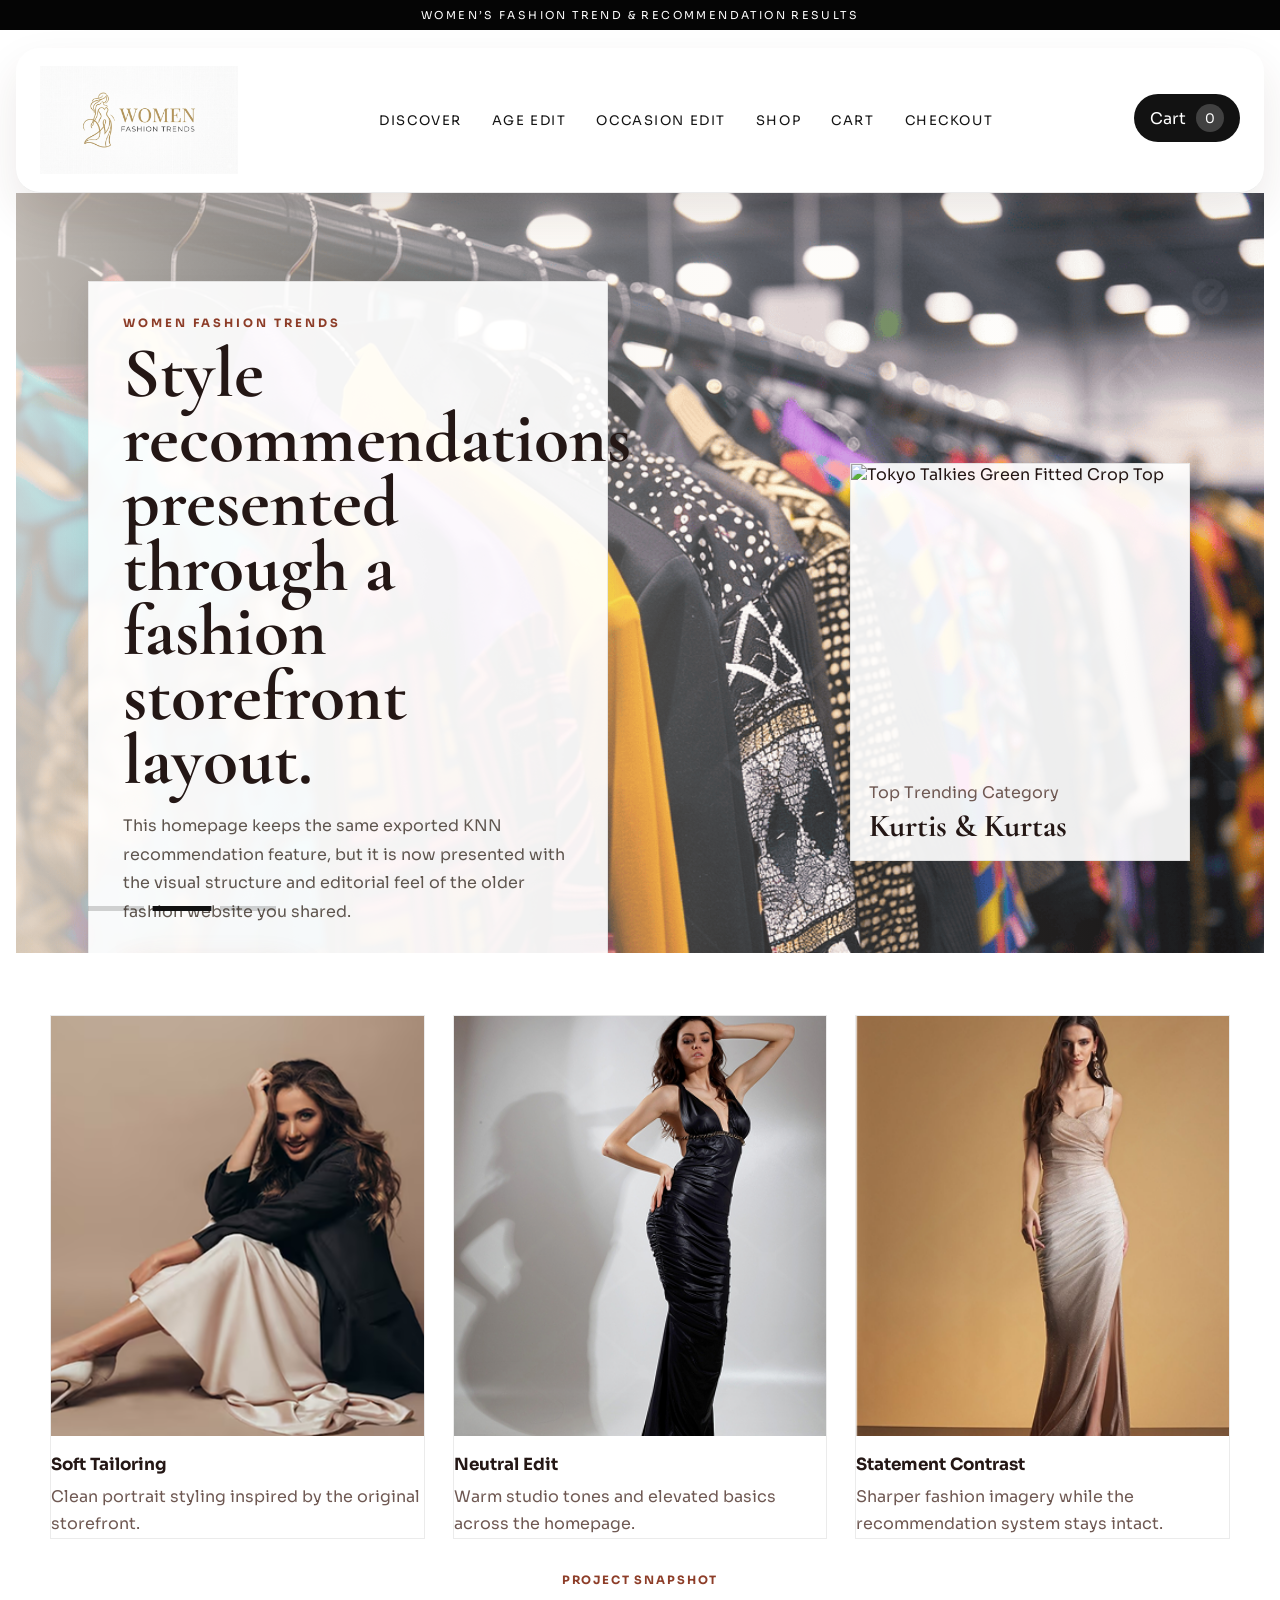
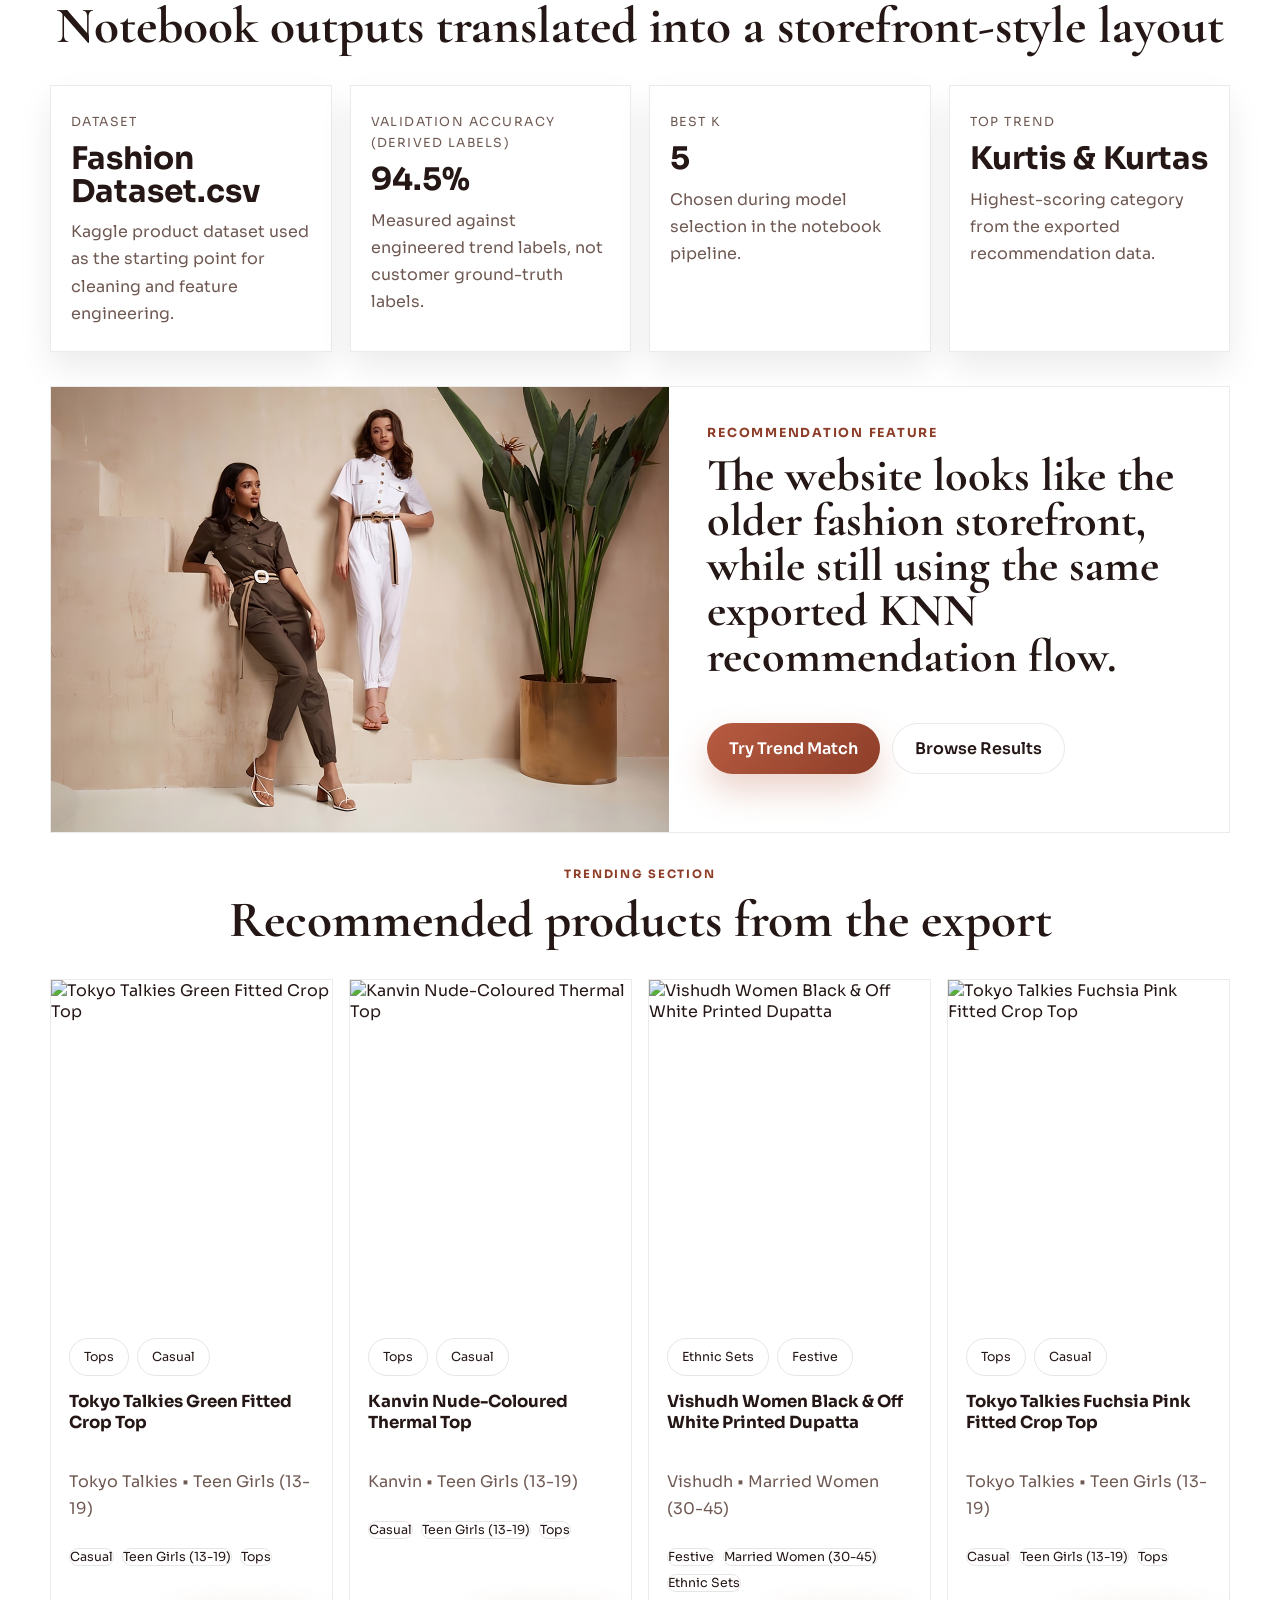
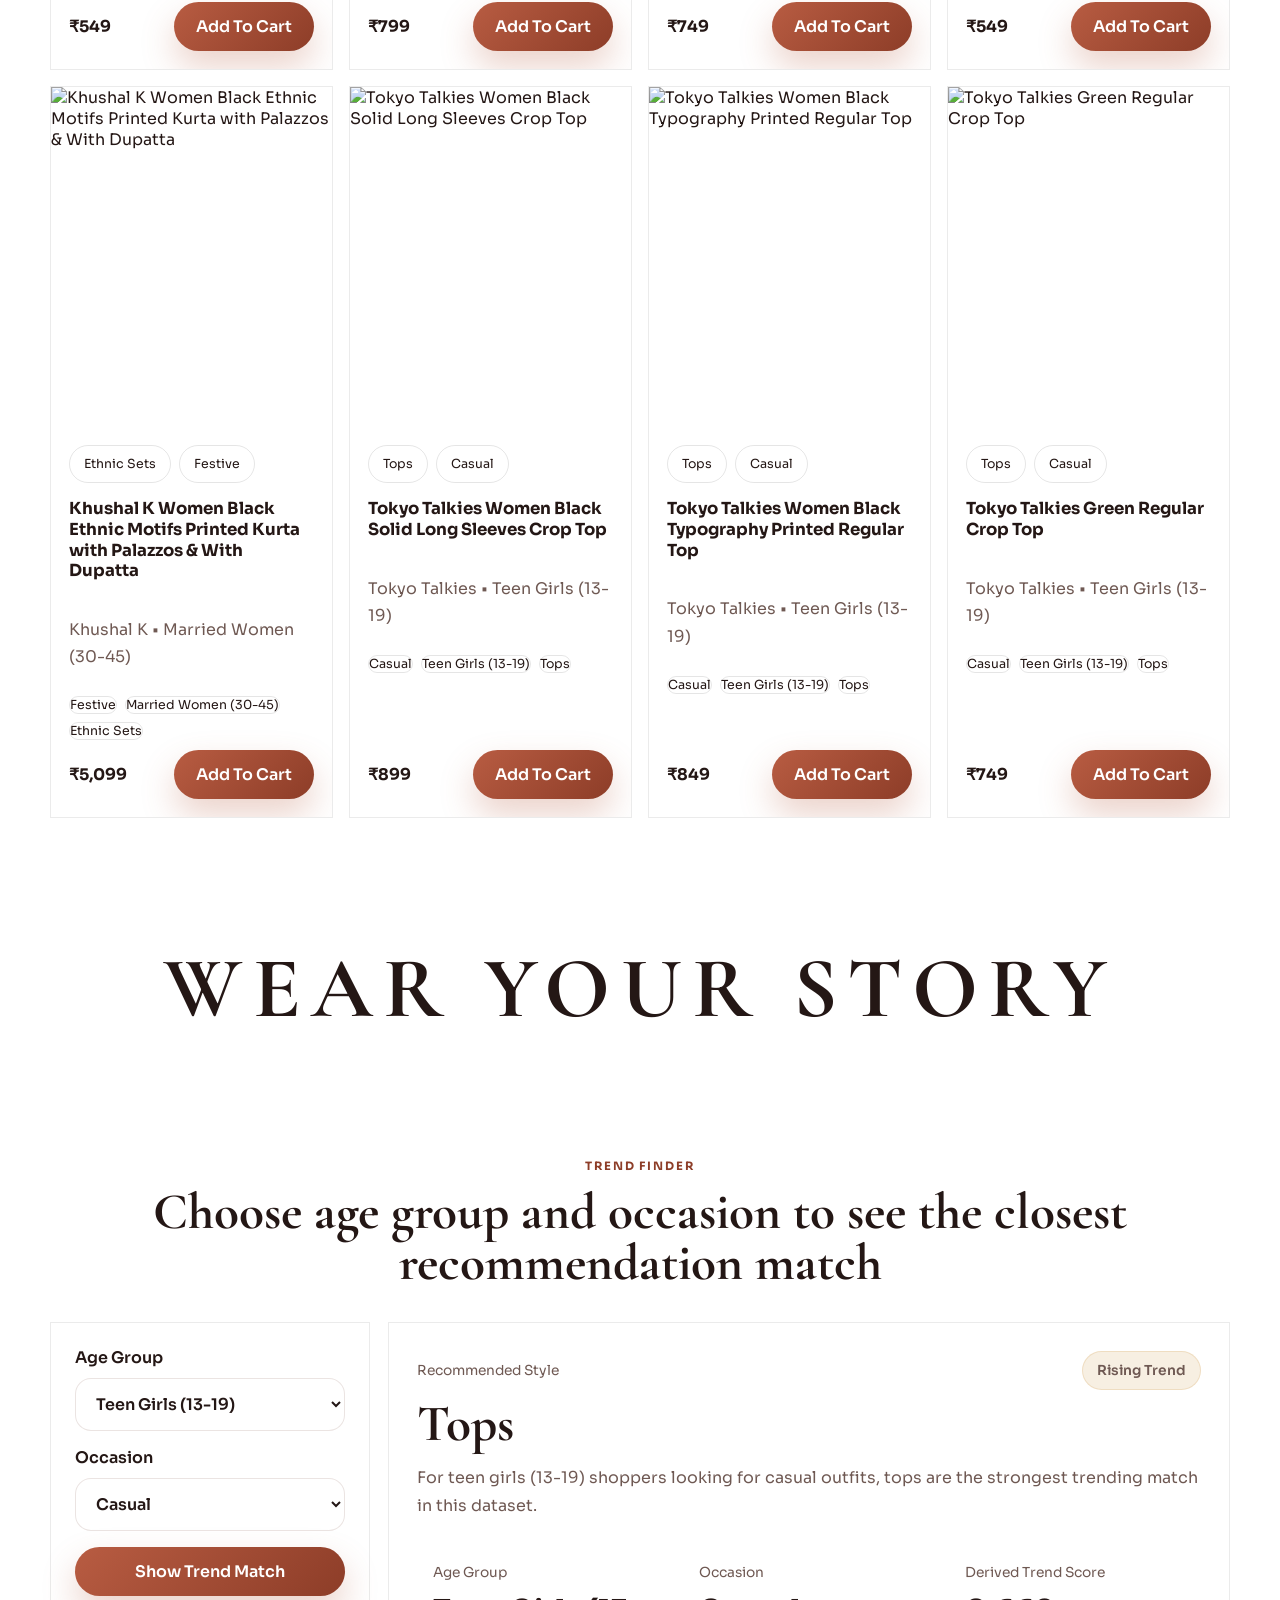
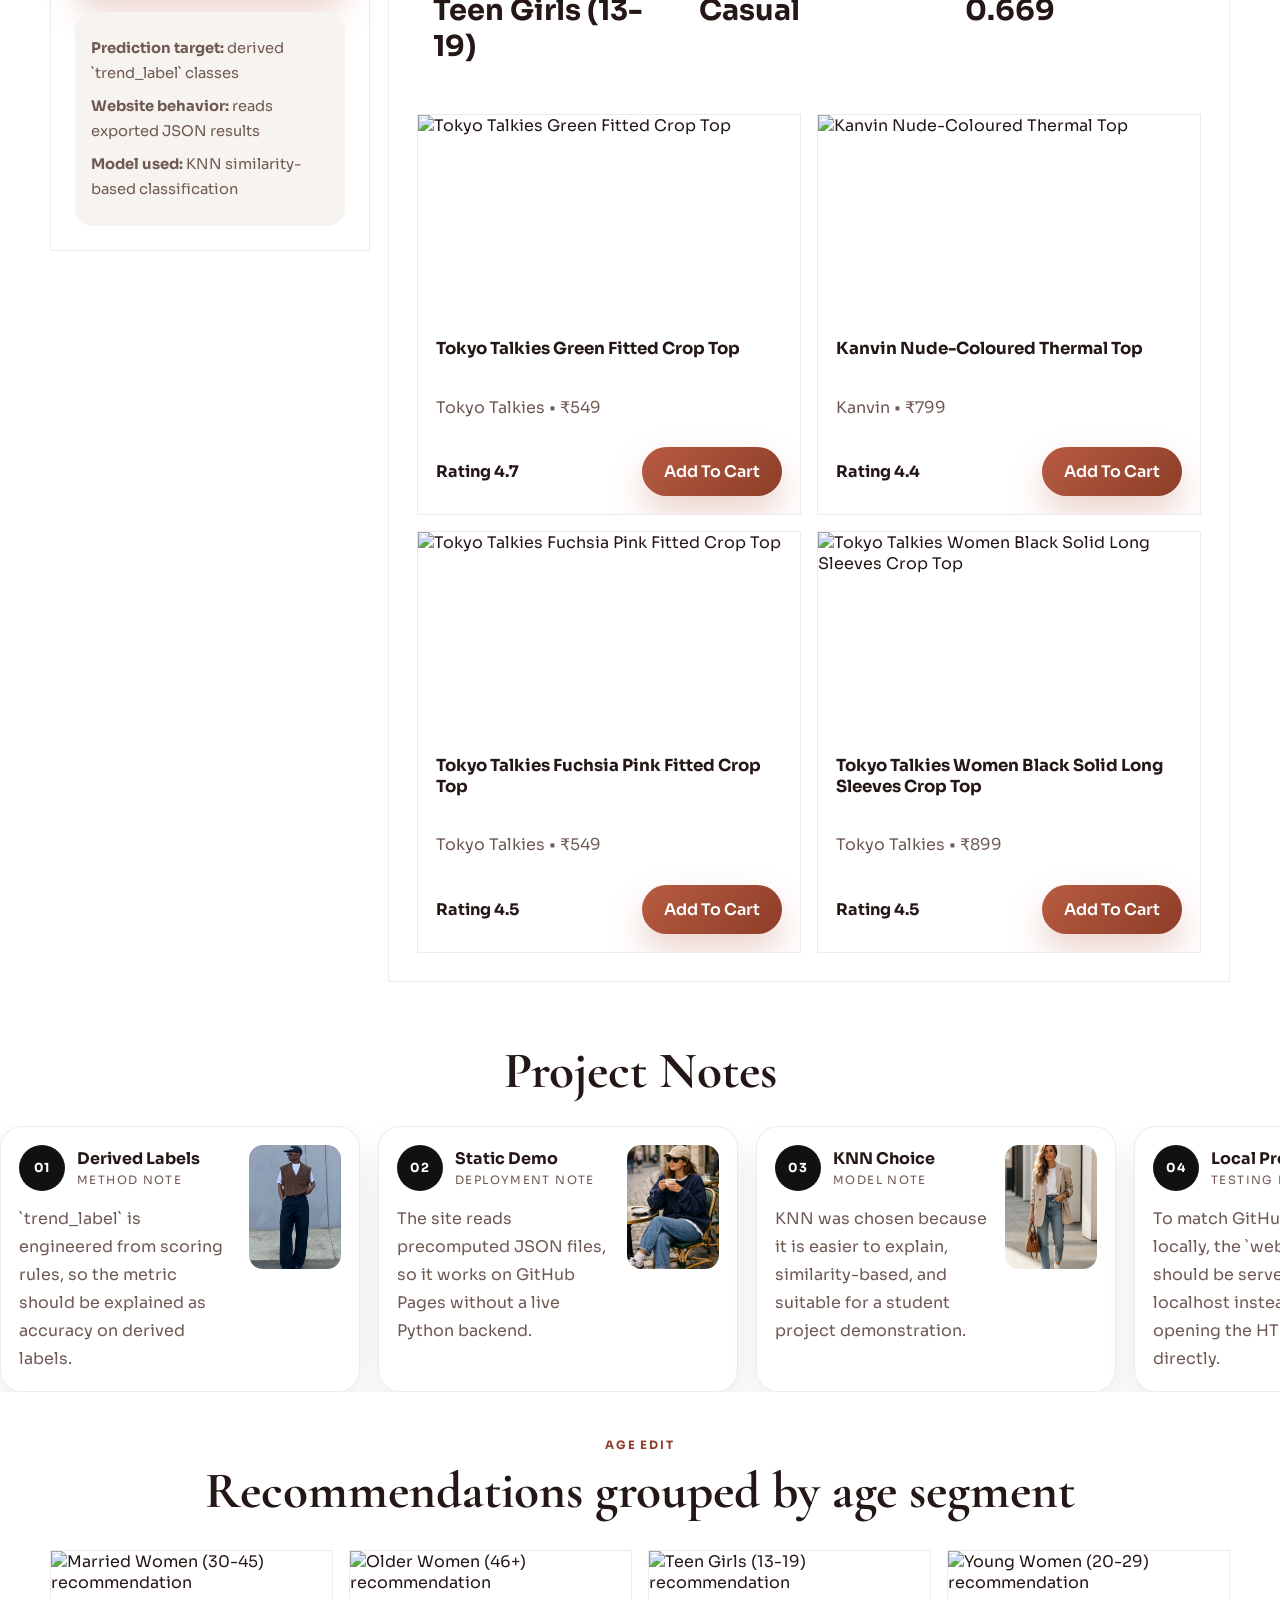
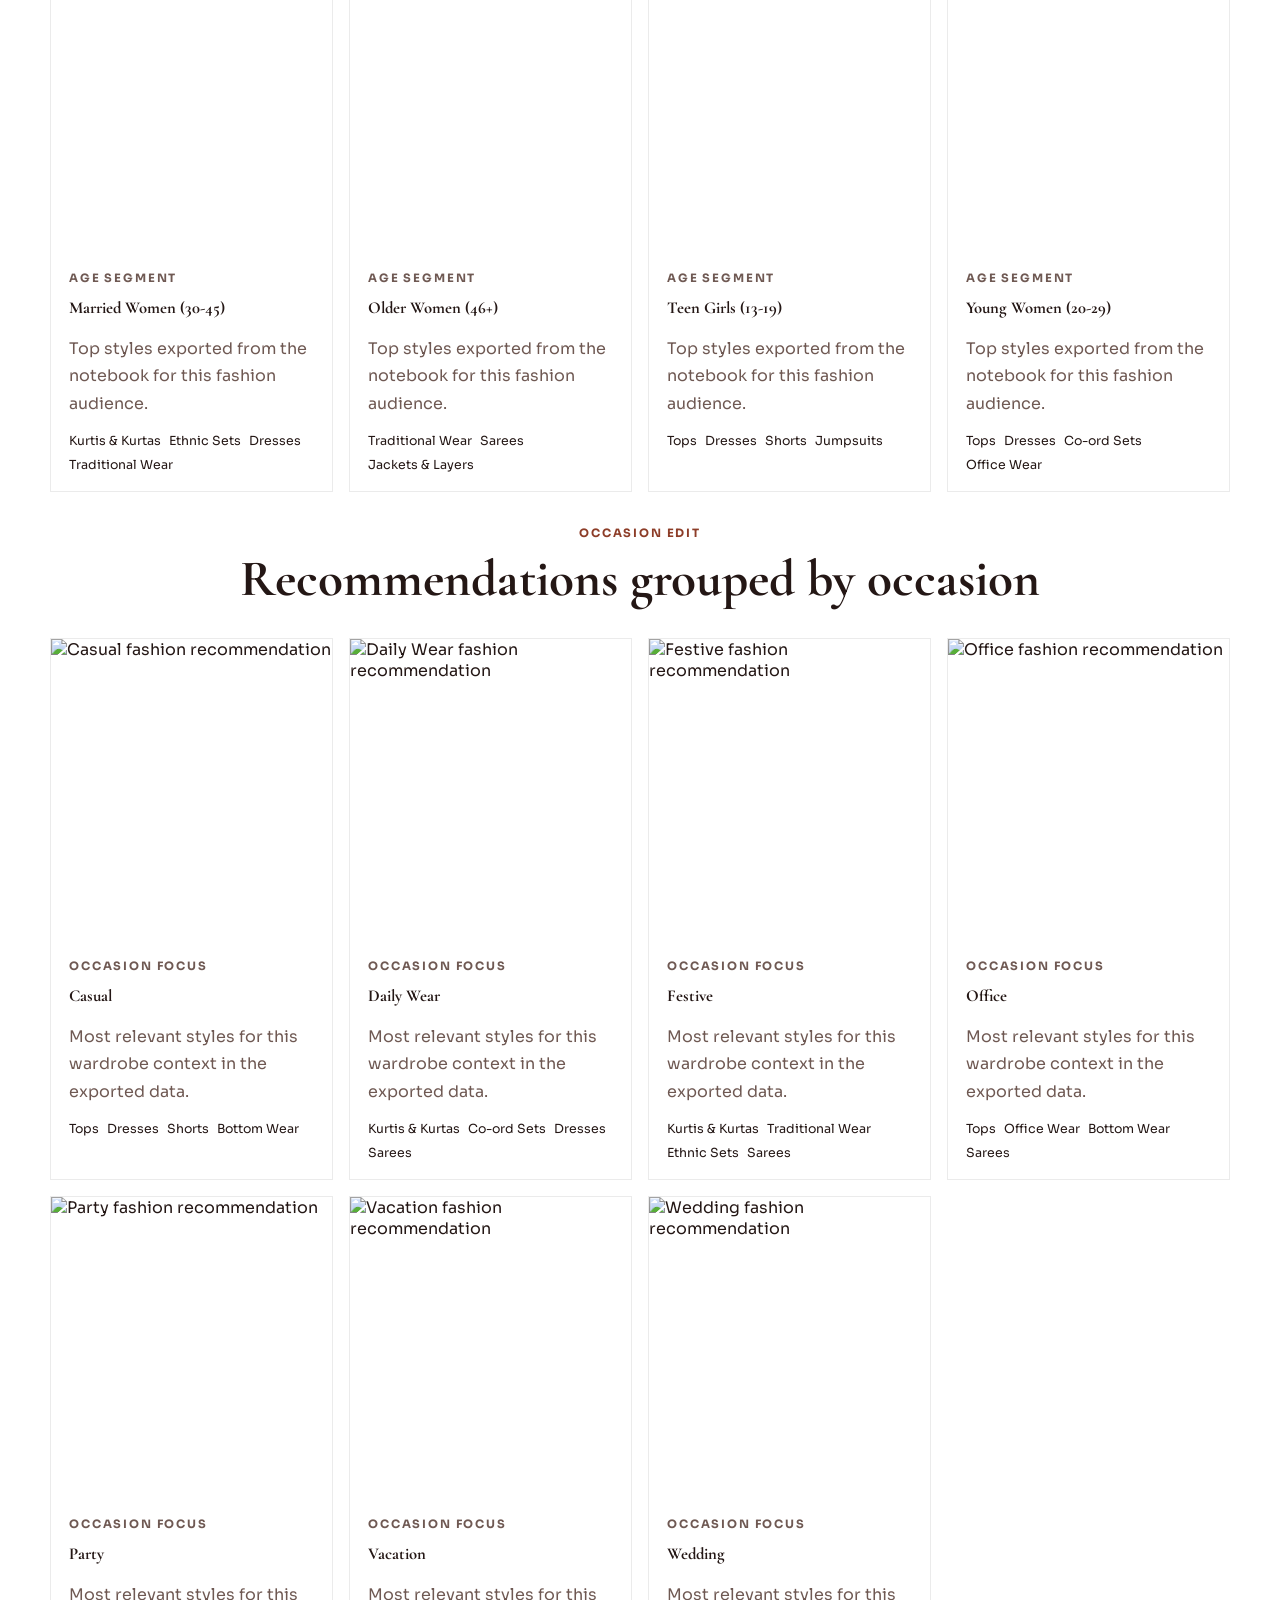
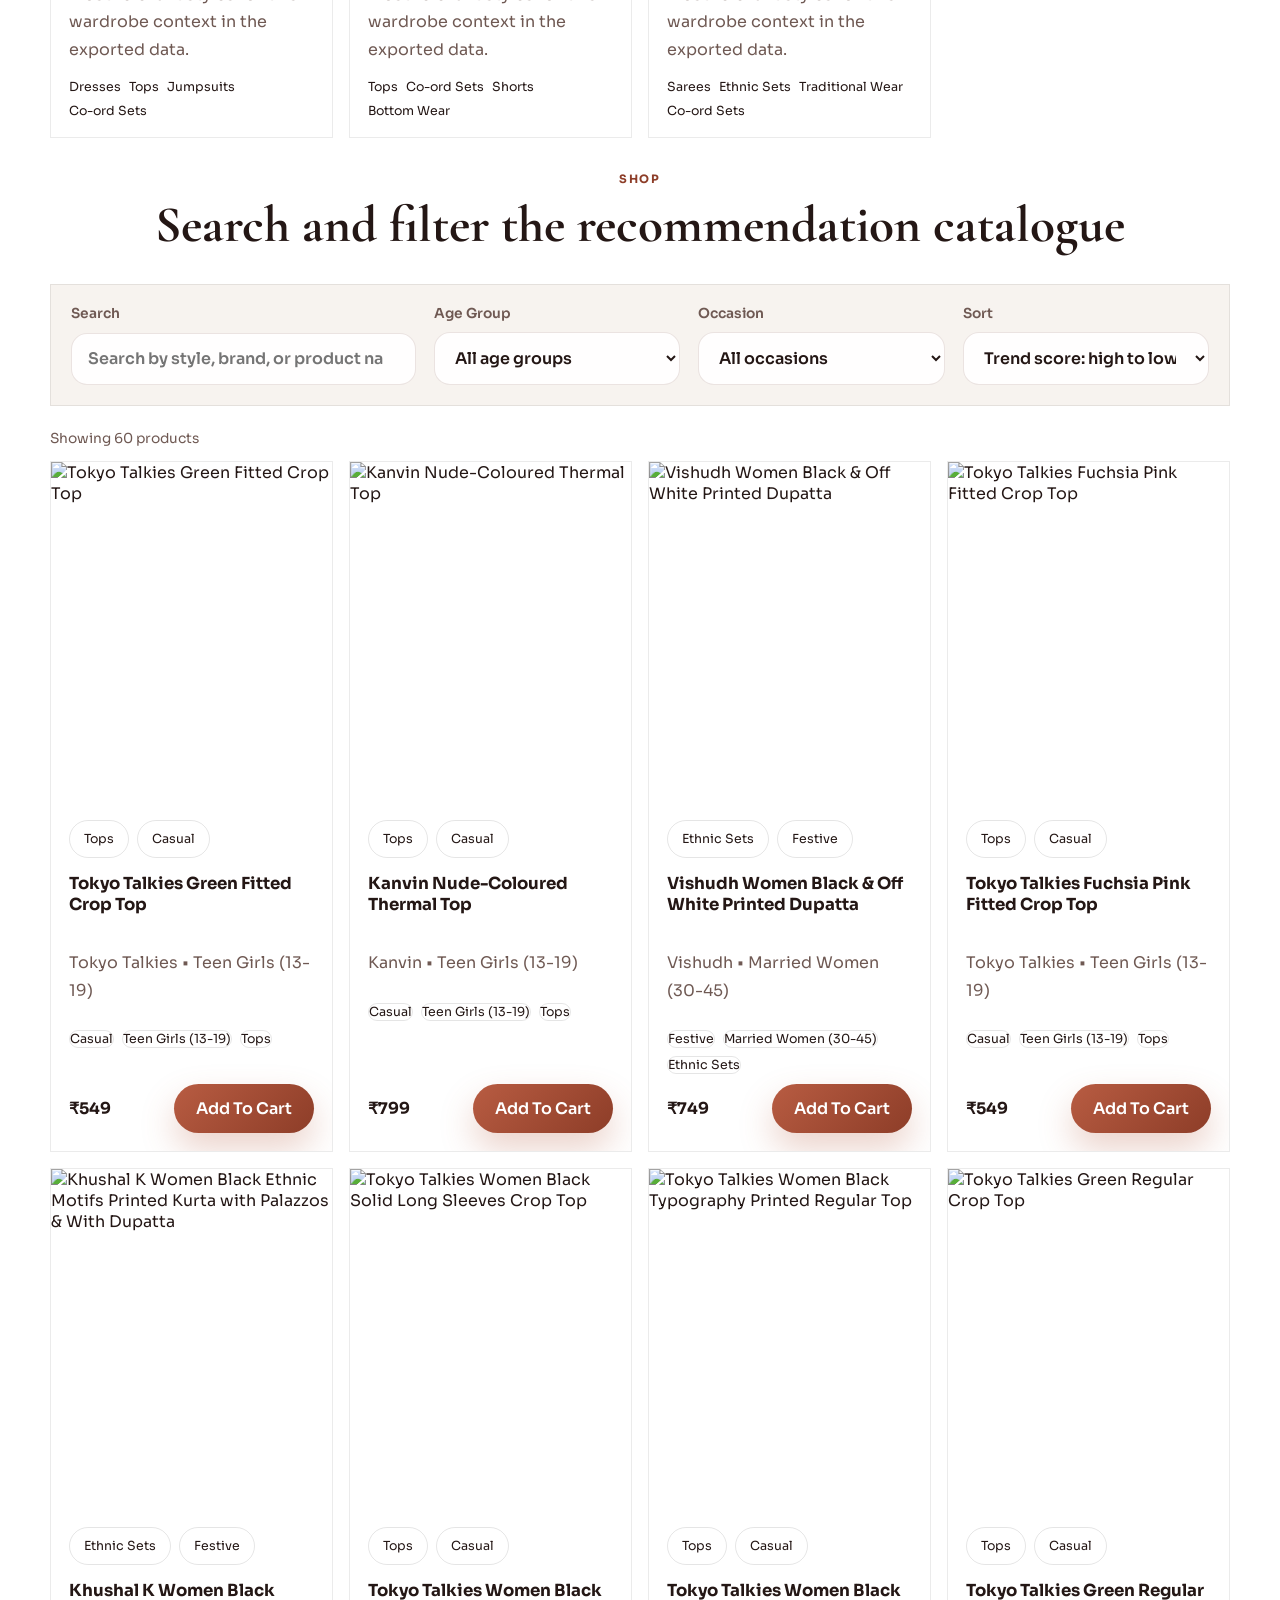
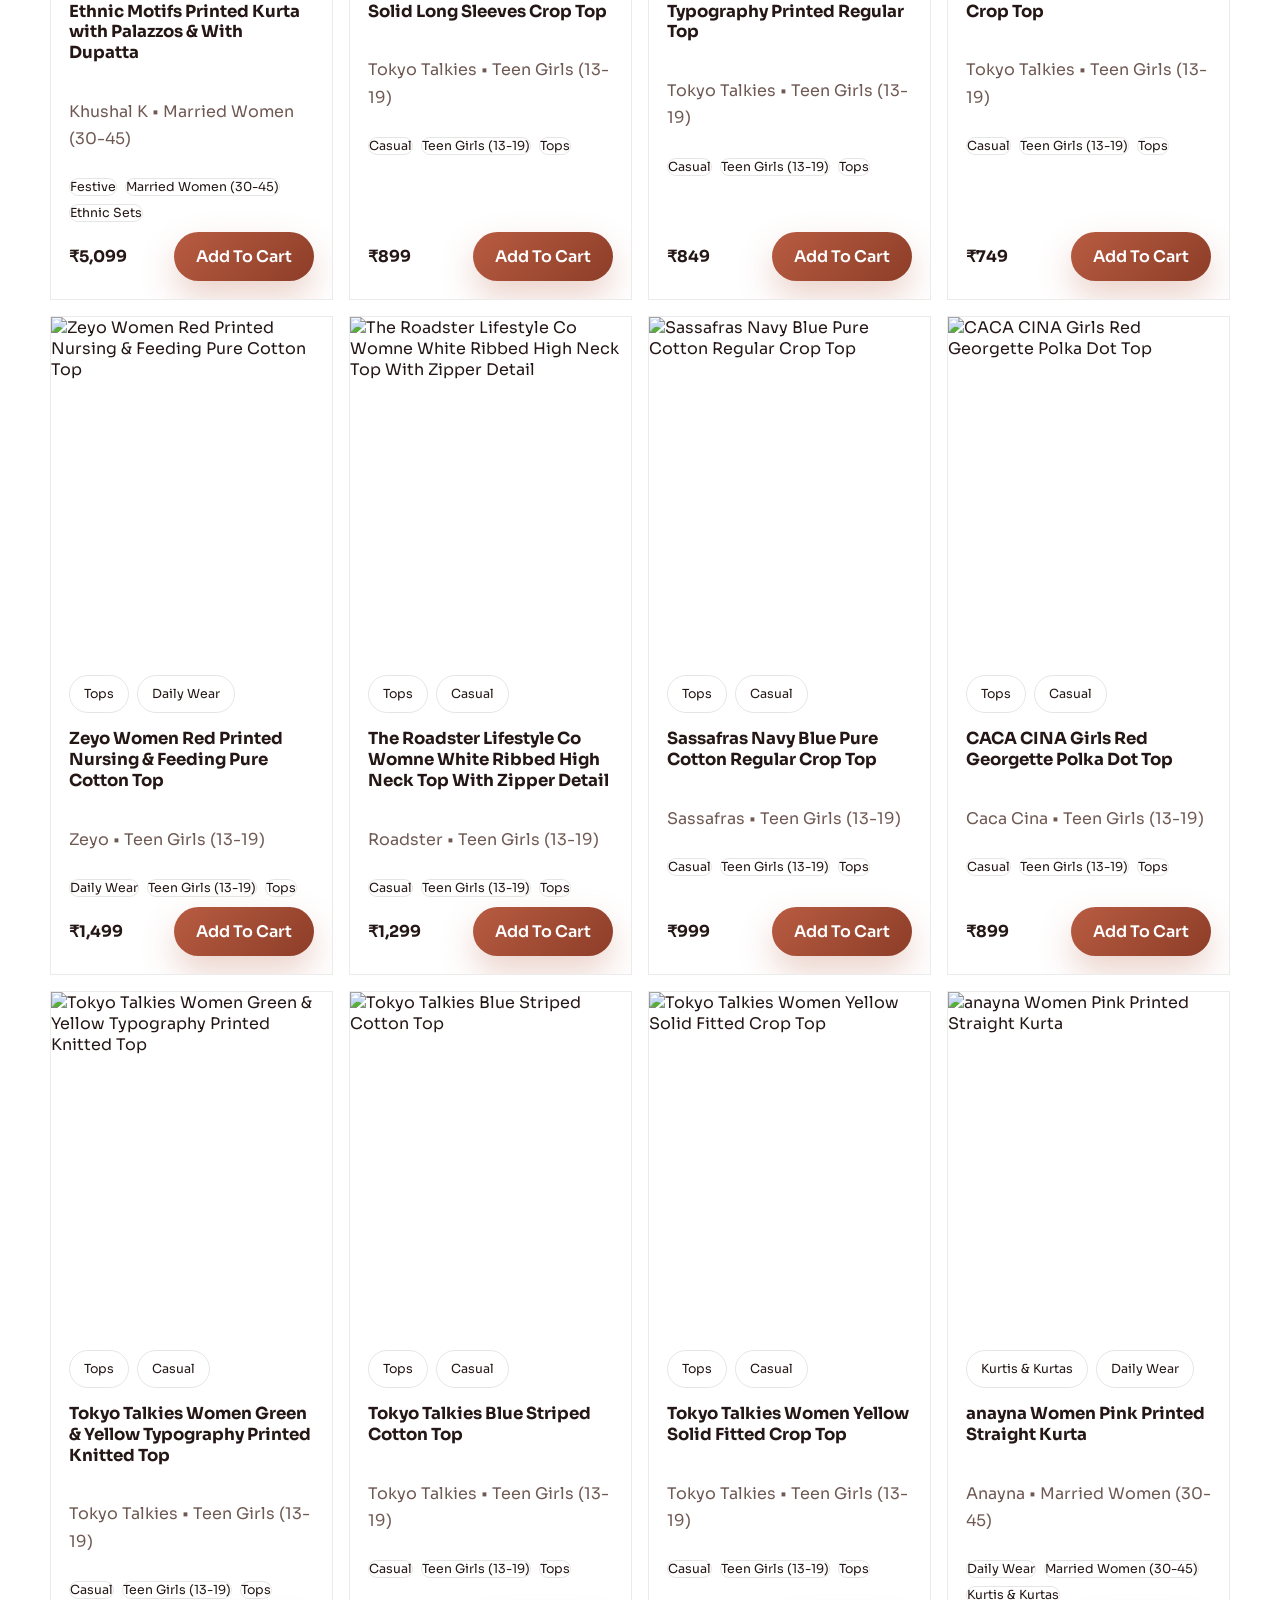
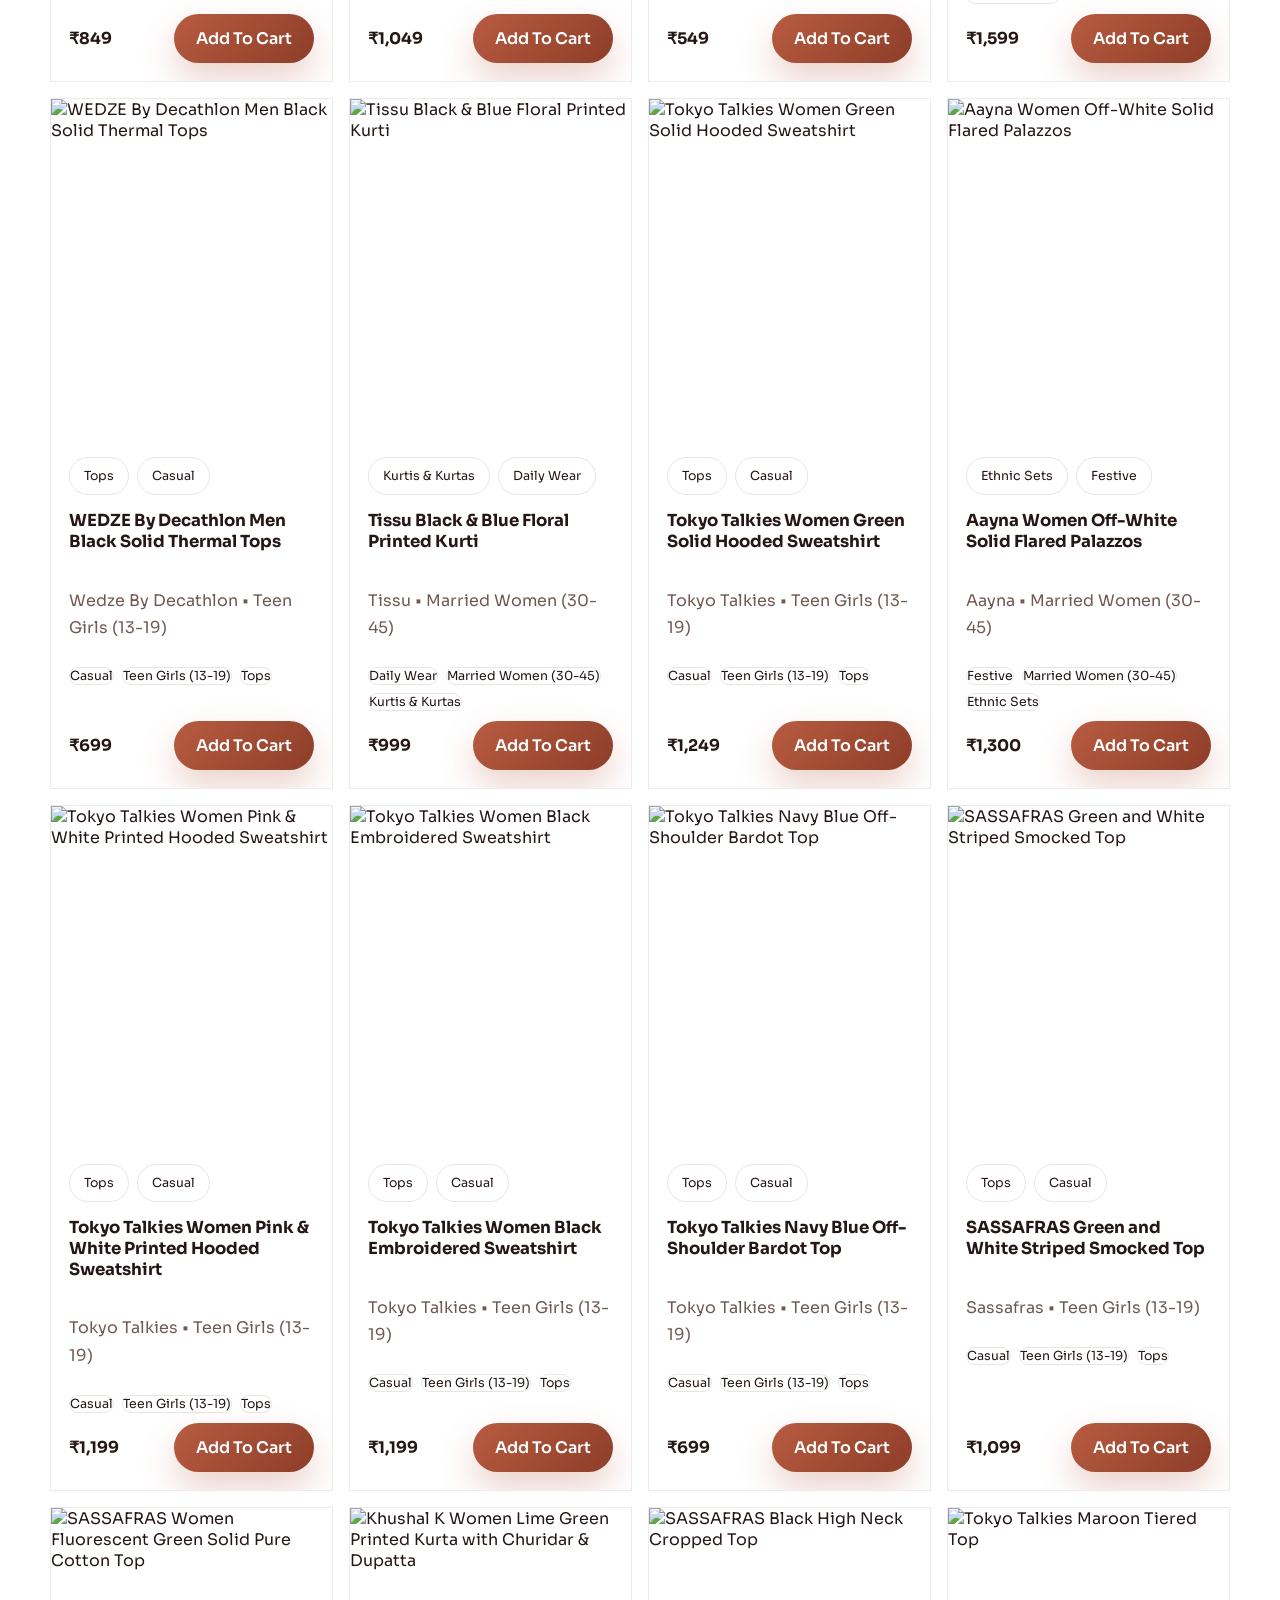
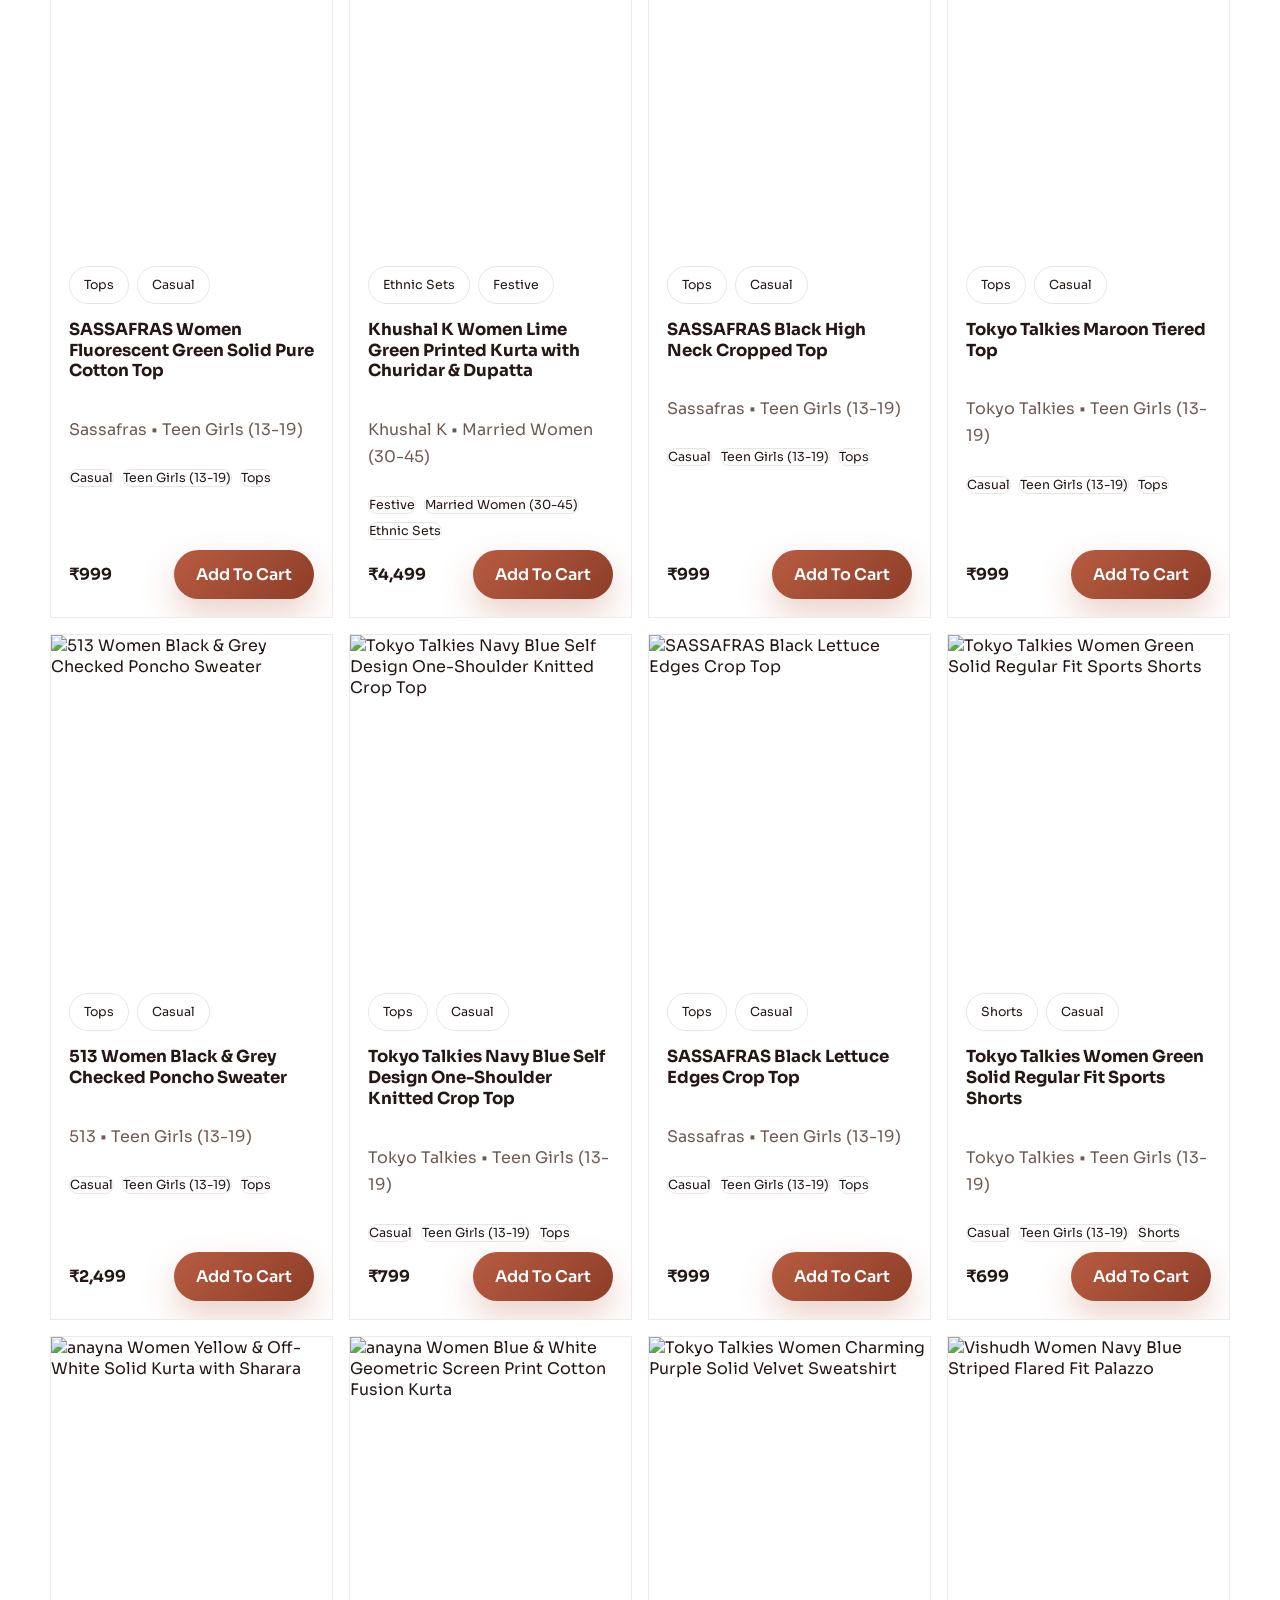
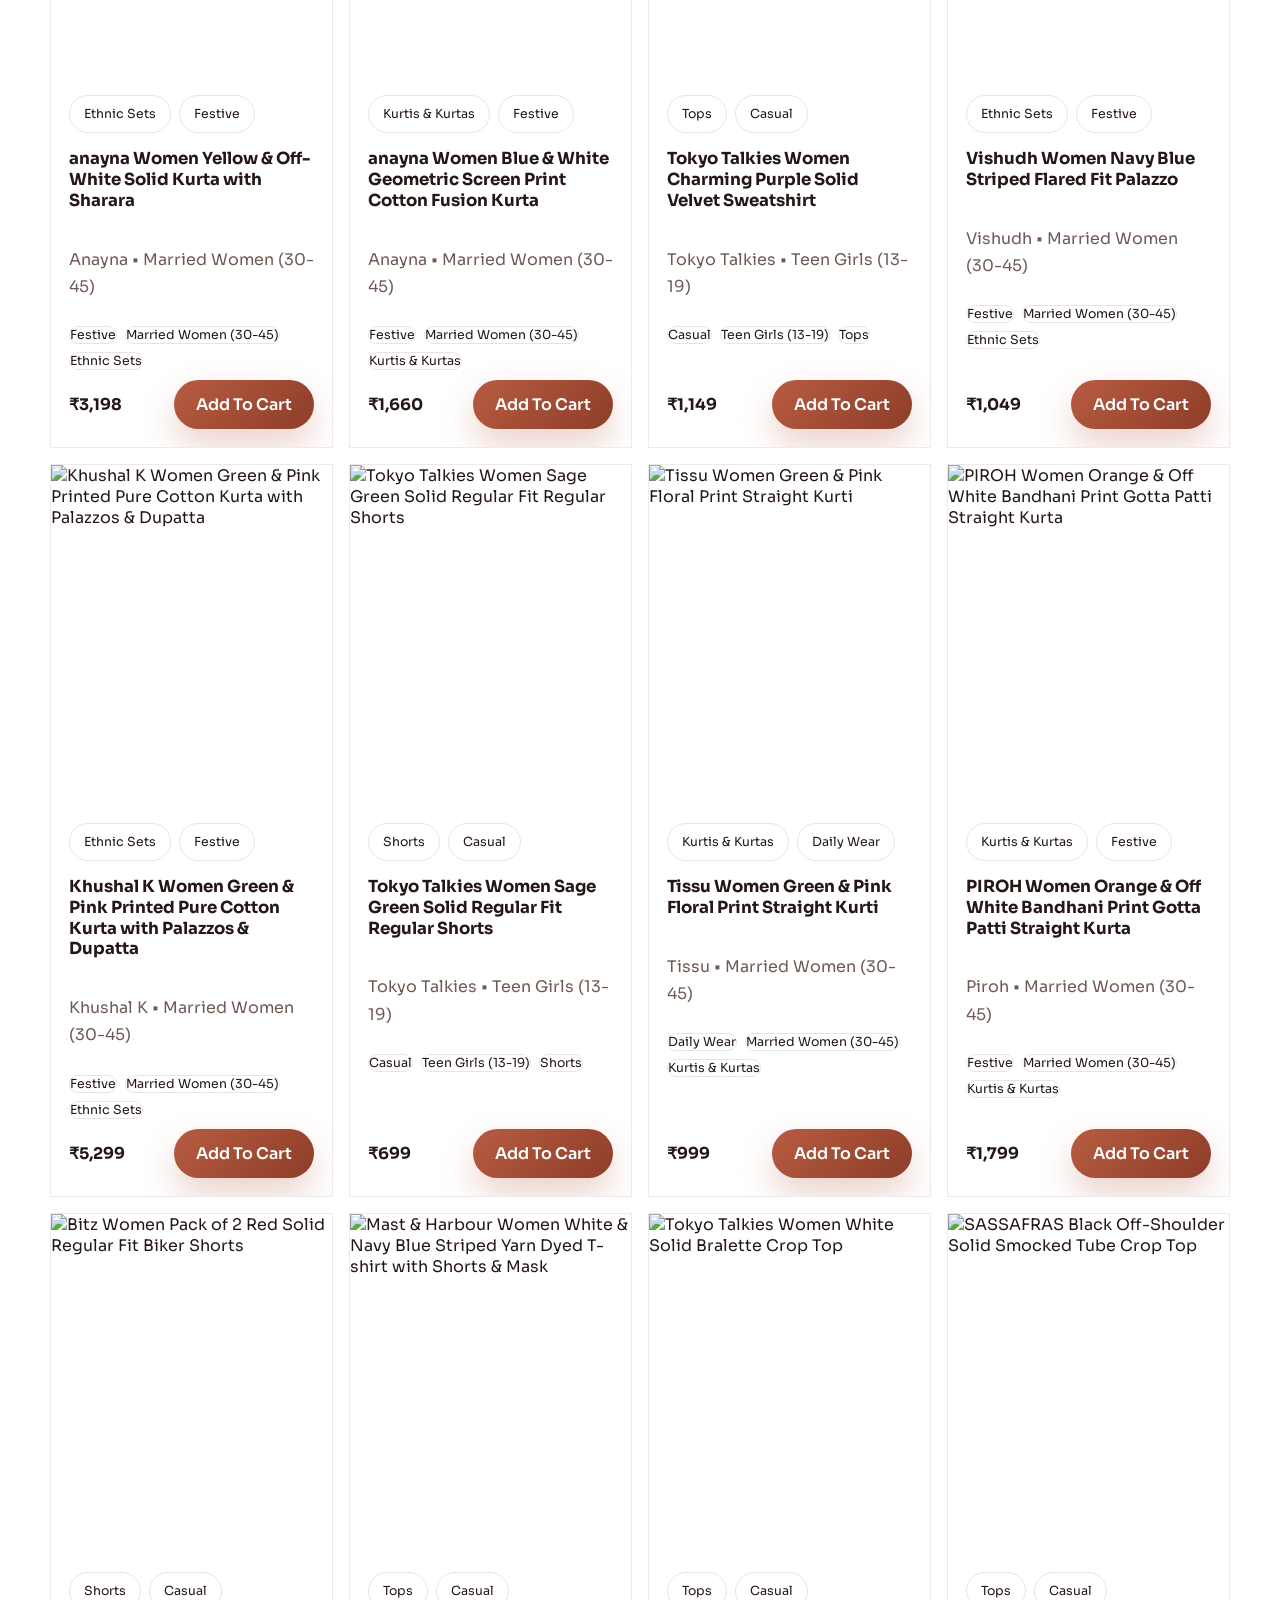
==== commit 052b7657: "Update home-topbar text for clarity" ====
--- a/web/index.html
+++ b/web/index.html
@@ -19,7 +19,7 @@
 <body data-page="home">
   <div class="page-glow page-glow-left"></div>
   <div class="page-glow page-glow-right"></div>
-  <div class="home-topbar">Women’s fashion trend project with exported recommendation results</div>
+  <div class="home-topbar">Women’s fashion trend & recommendation results</div>
 
   <header class="site-header">
     <a class="brand" href="./index.html">
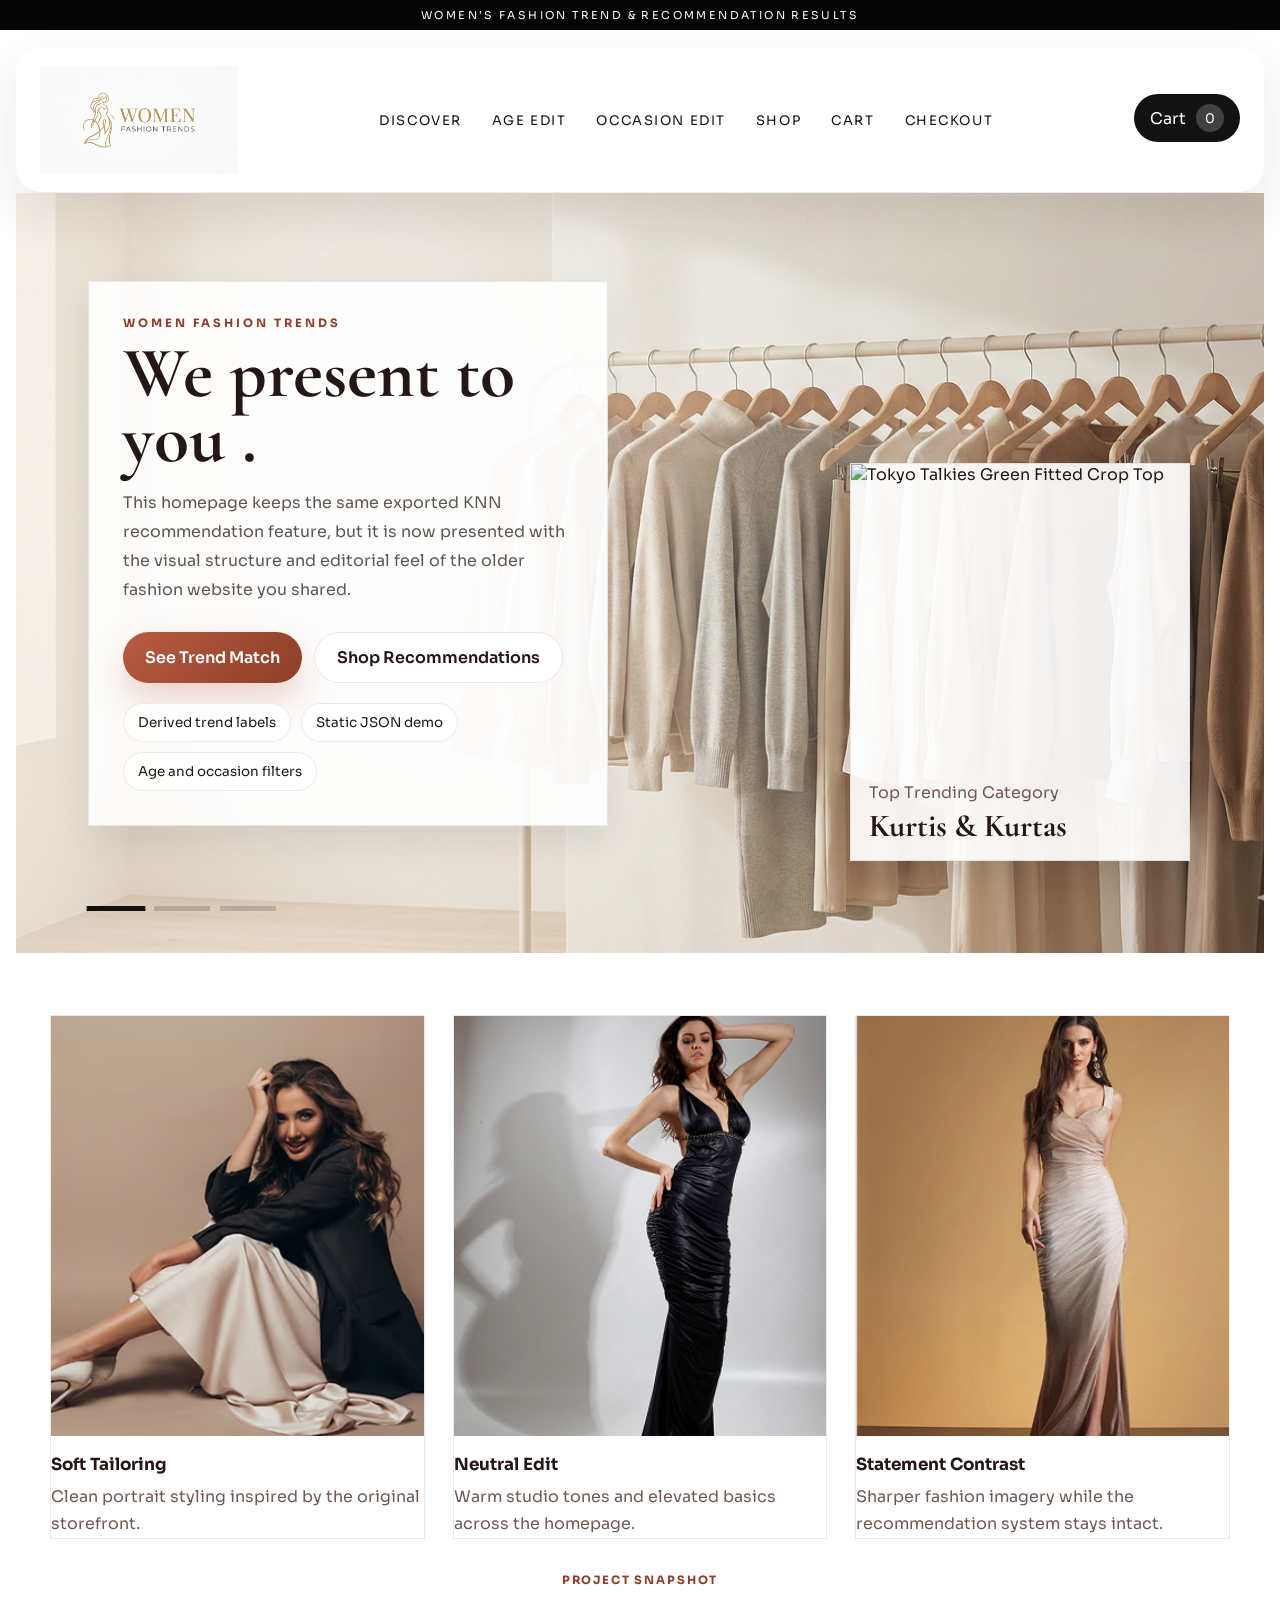
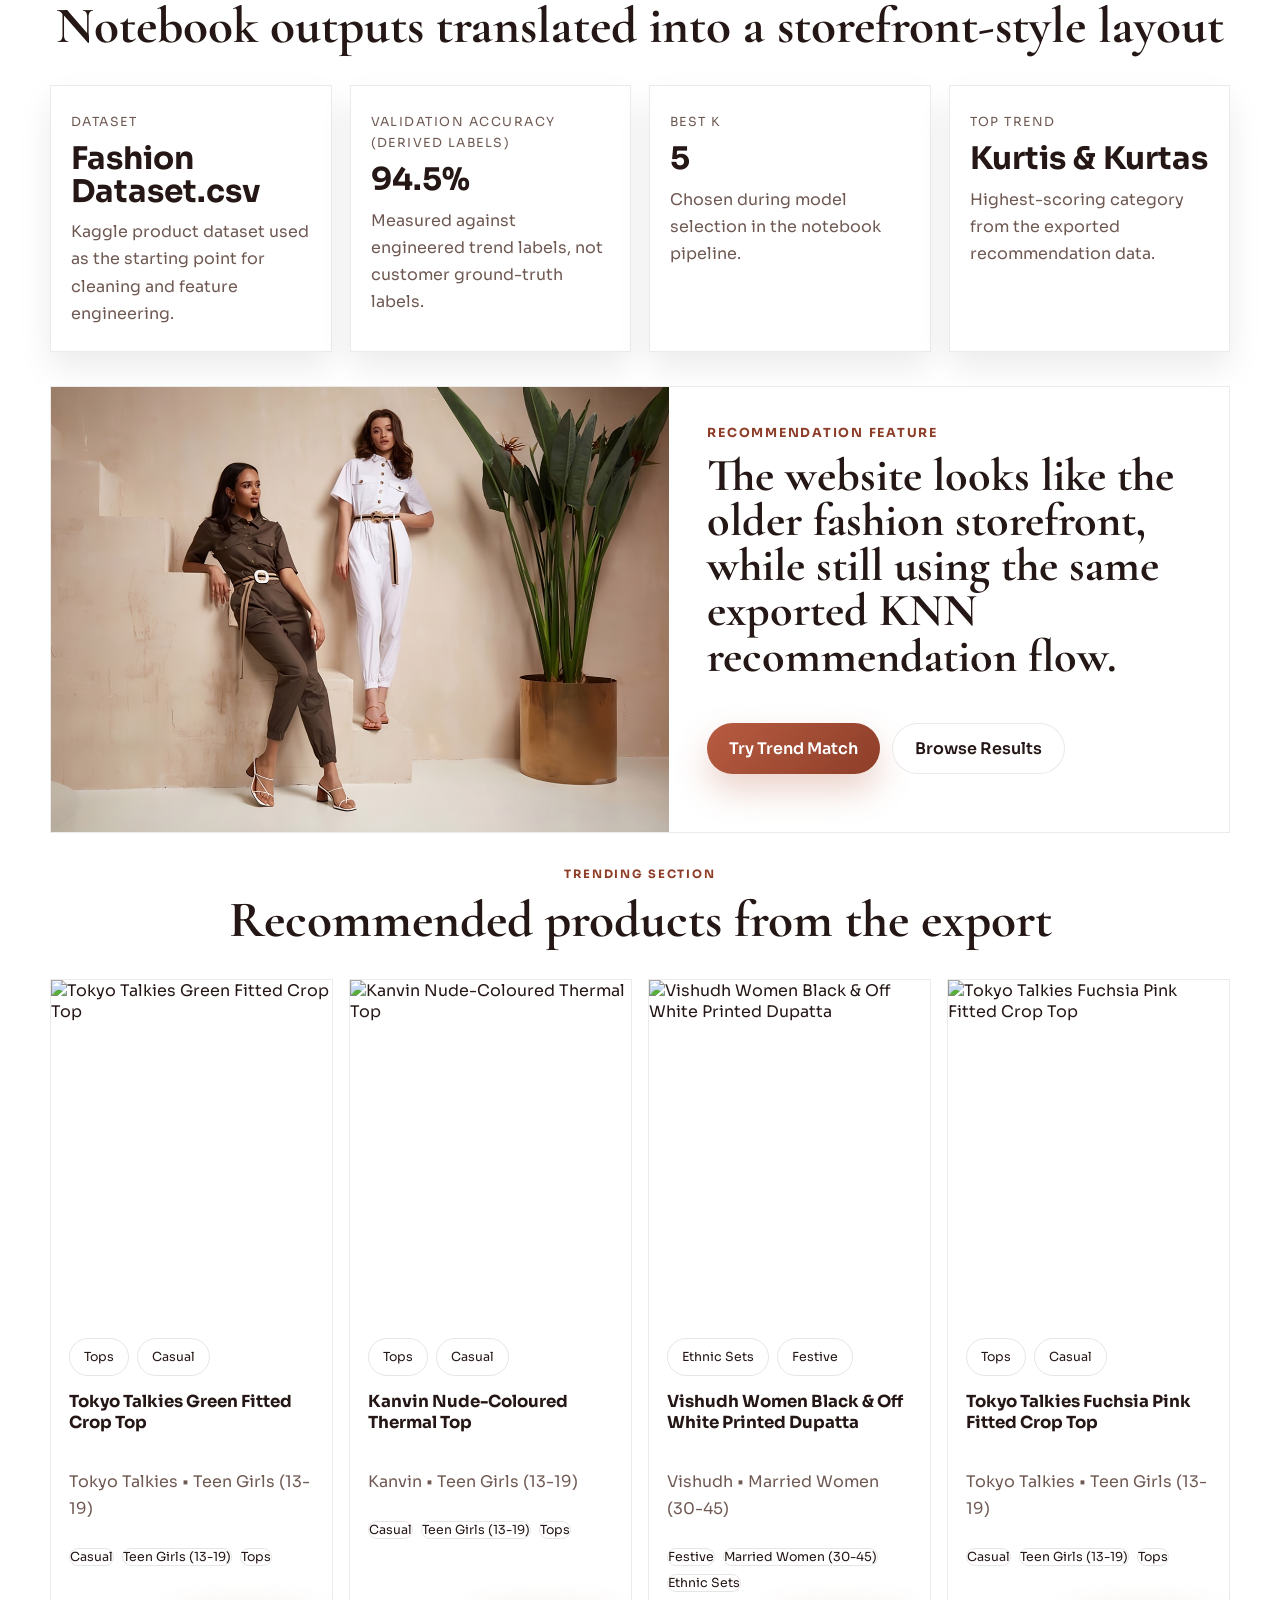
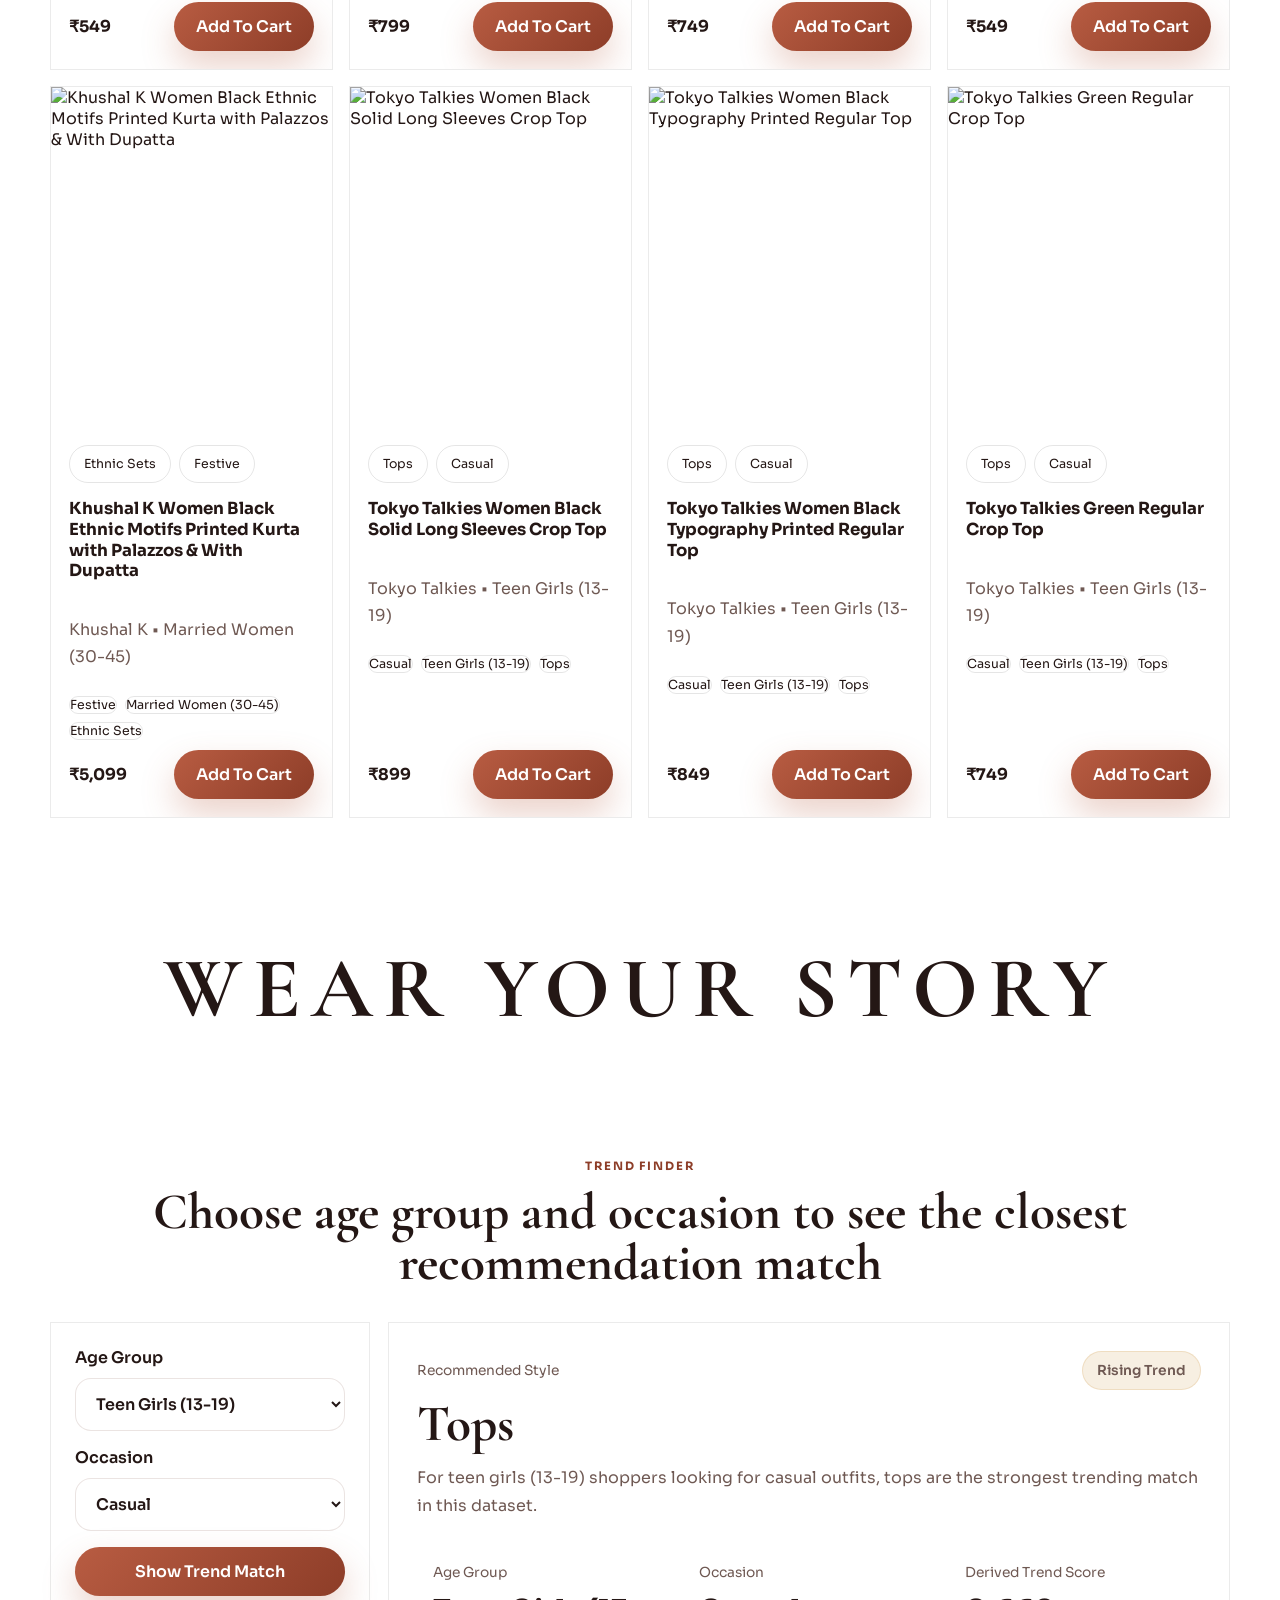
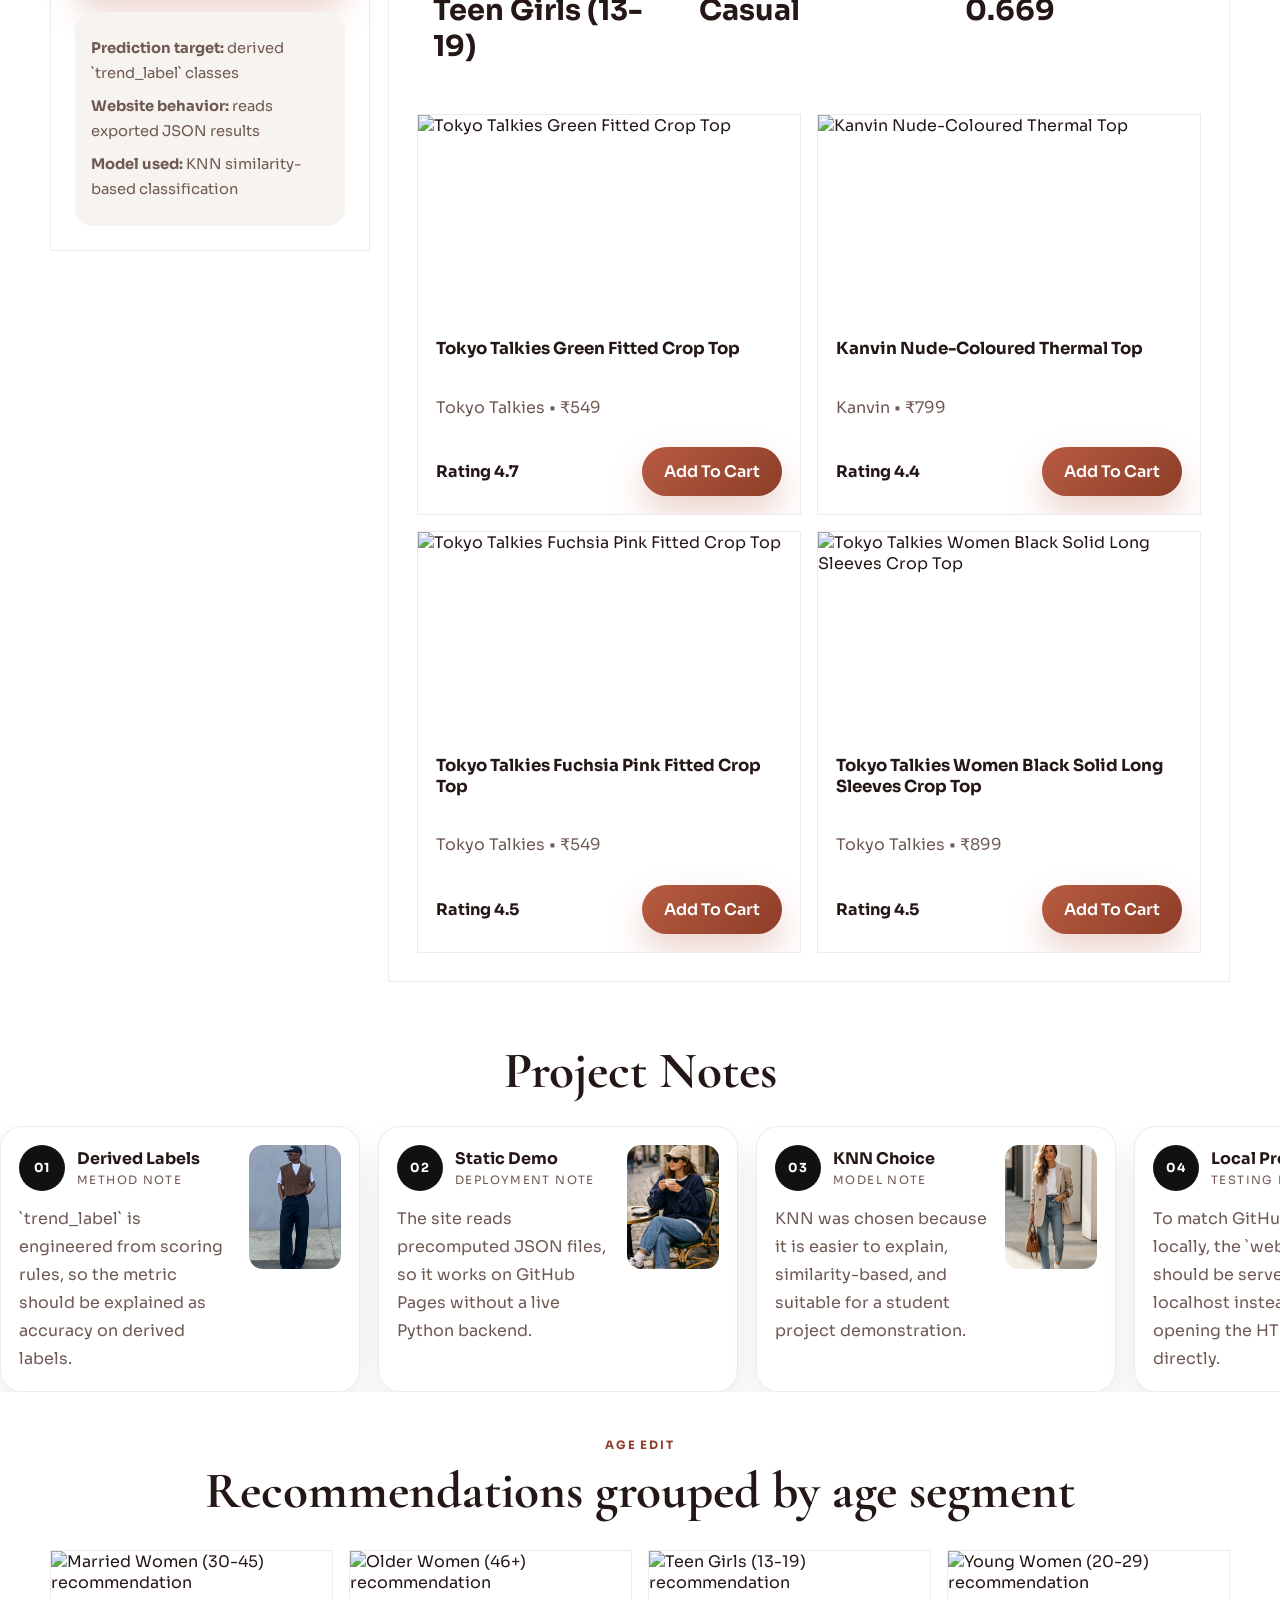
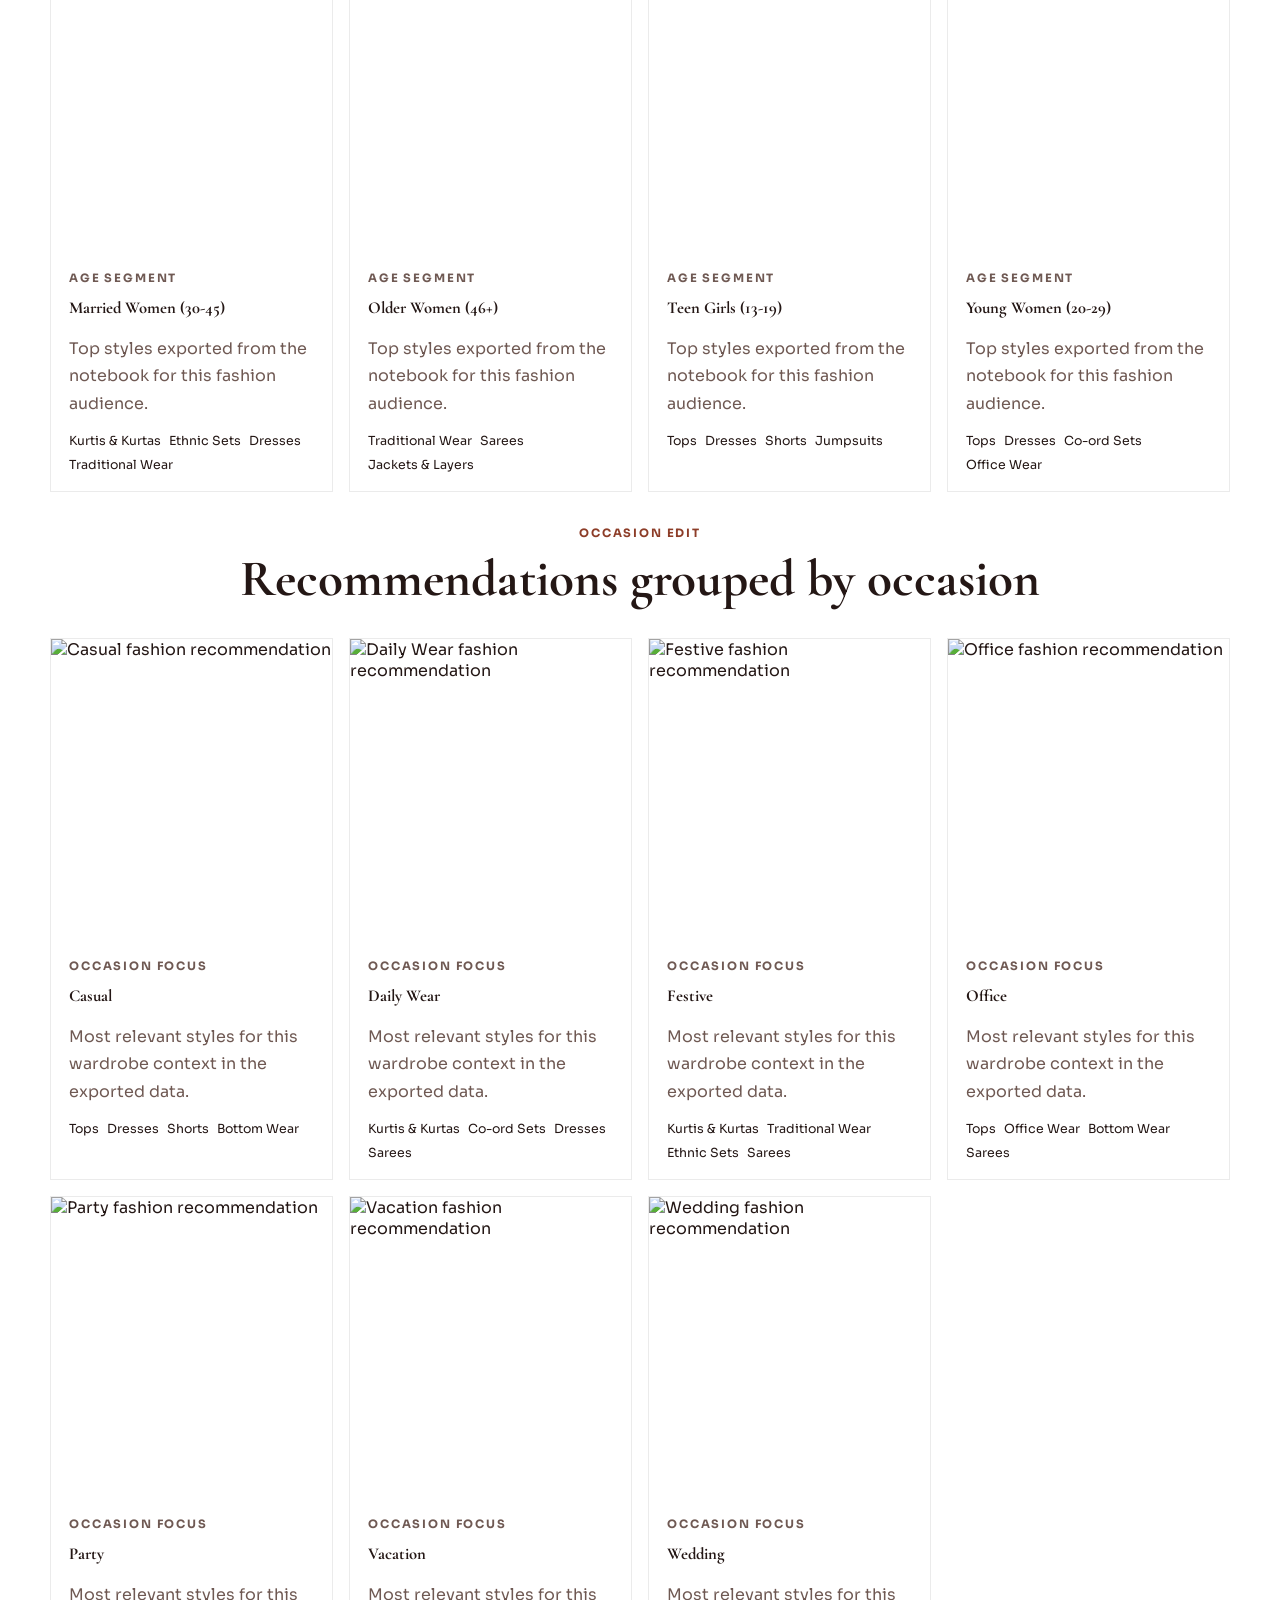
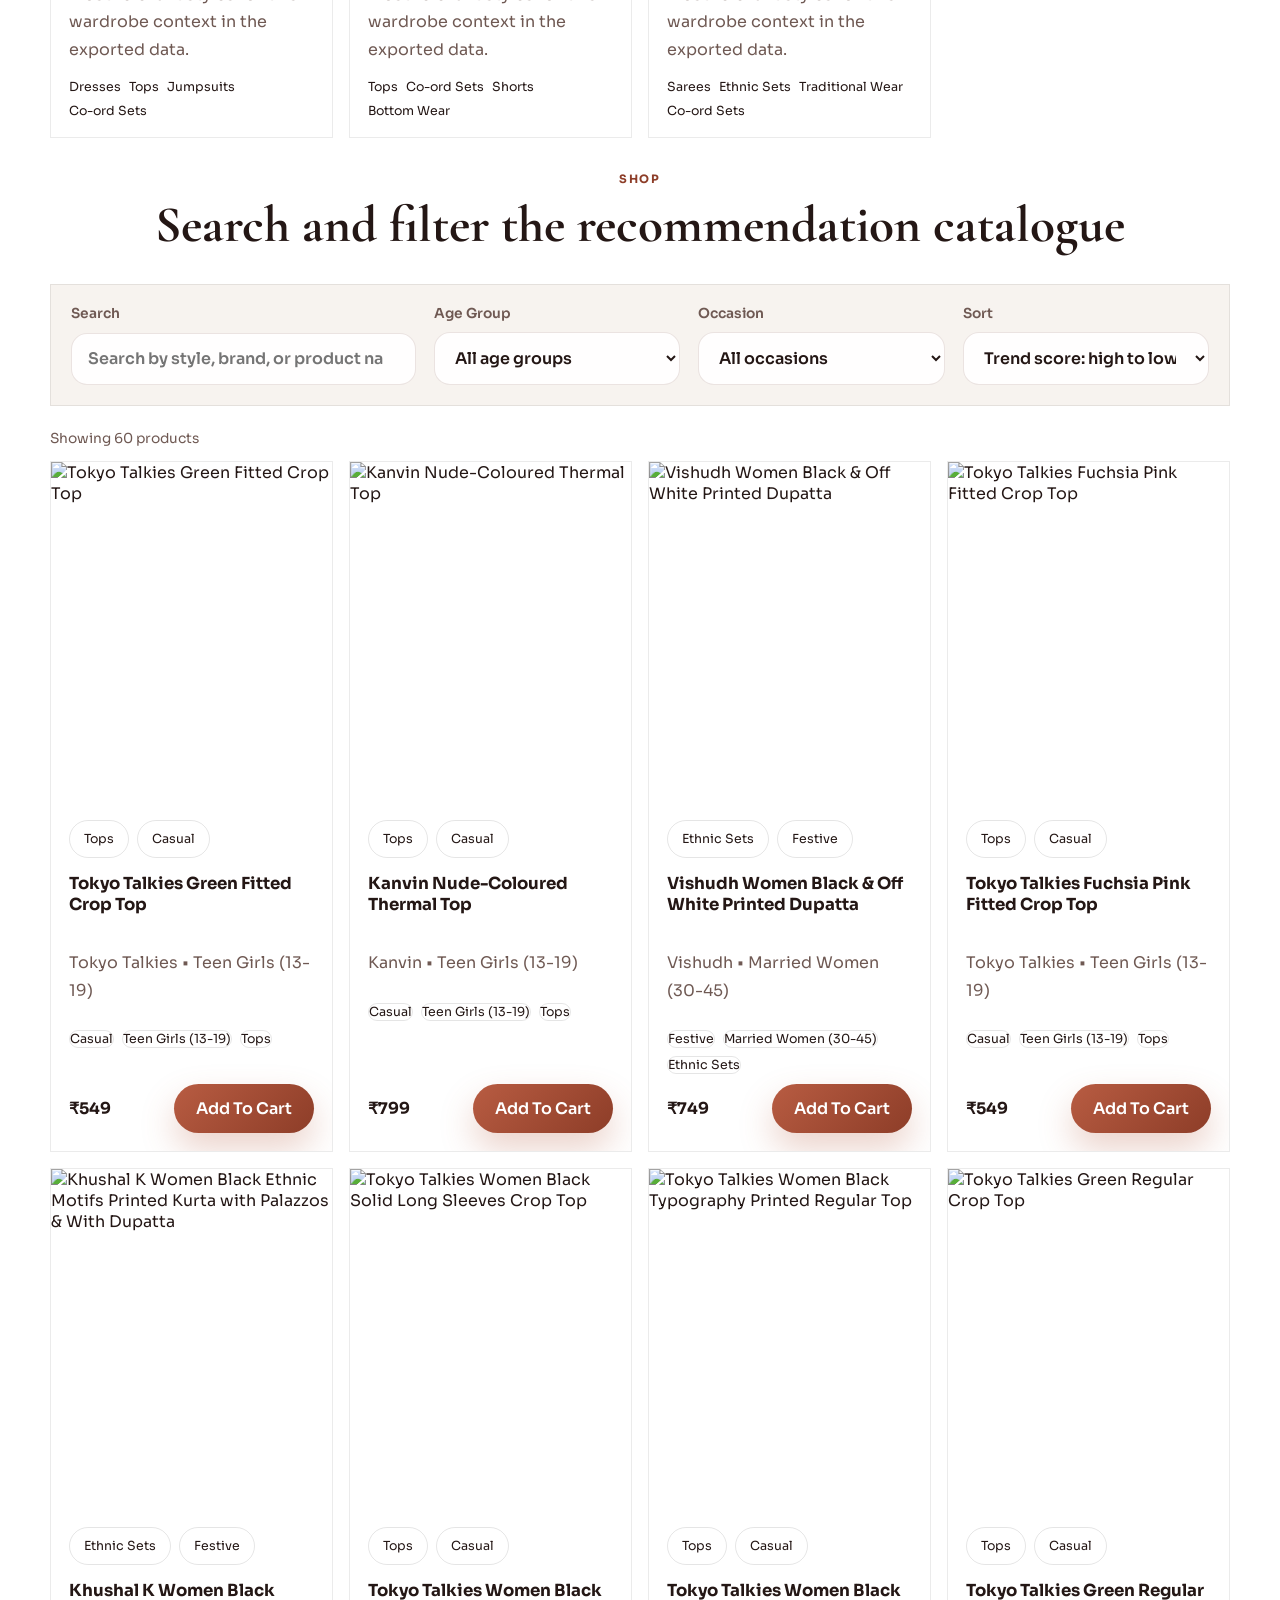
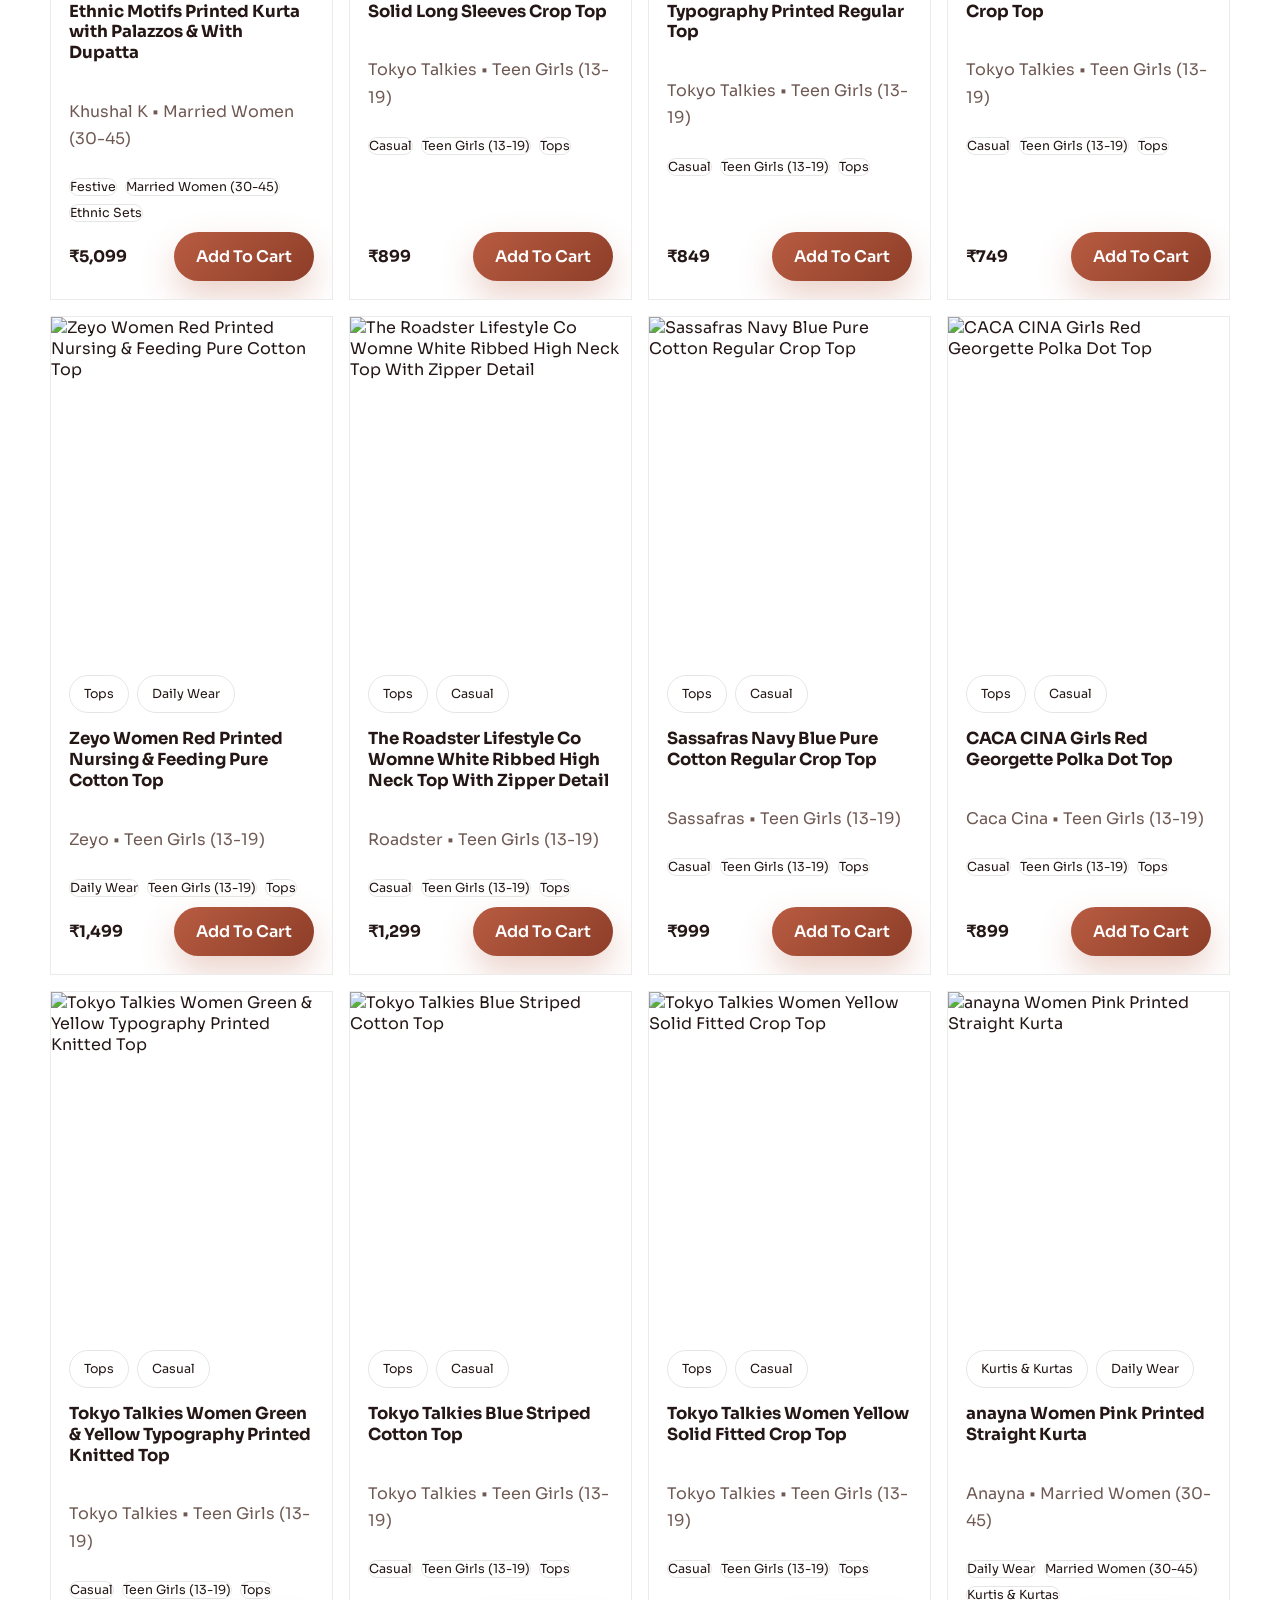
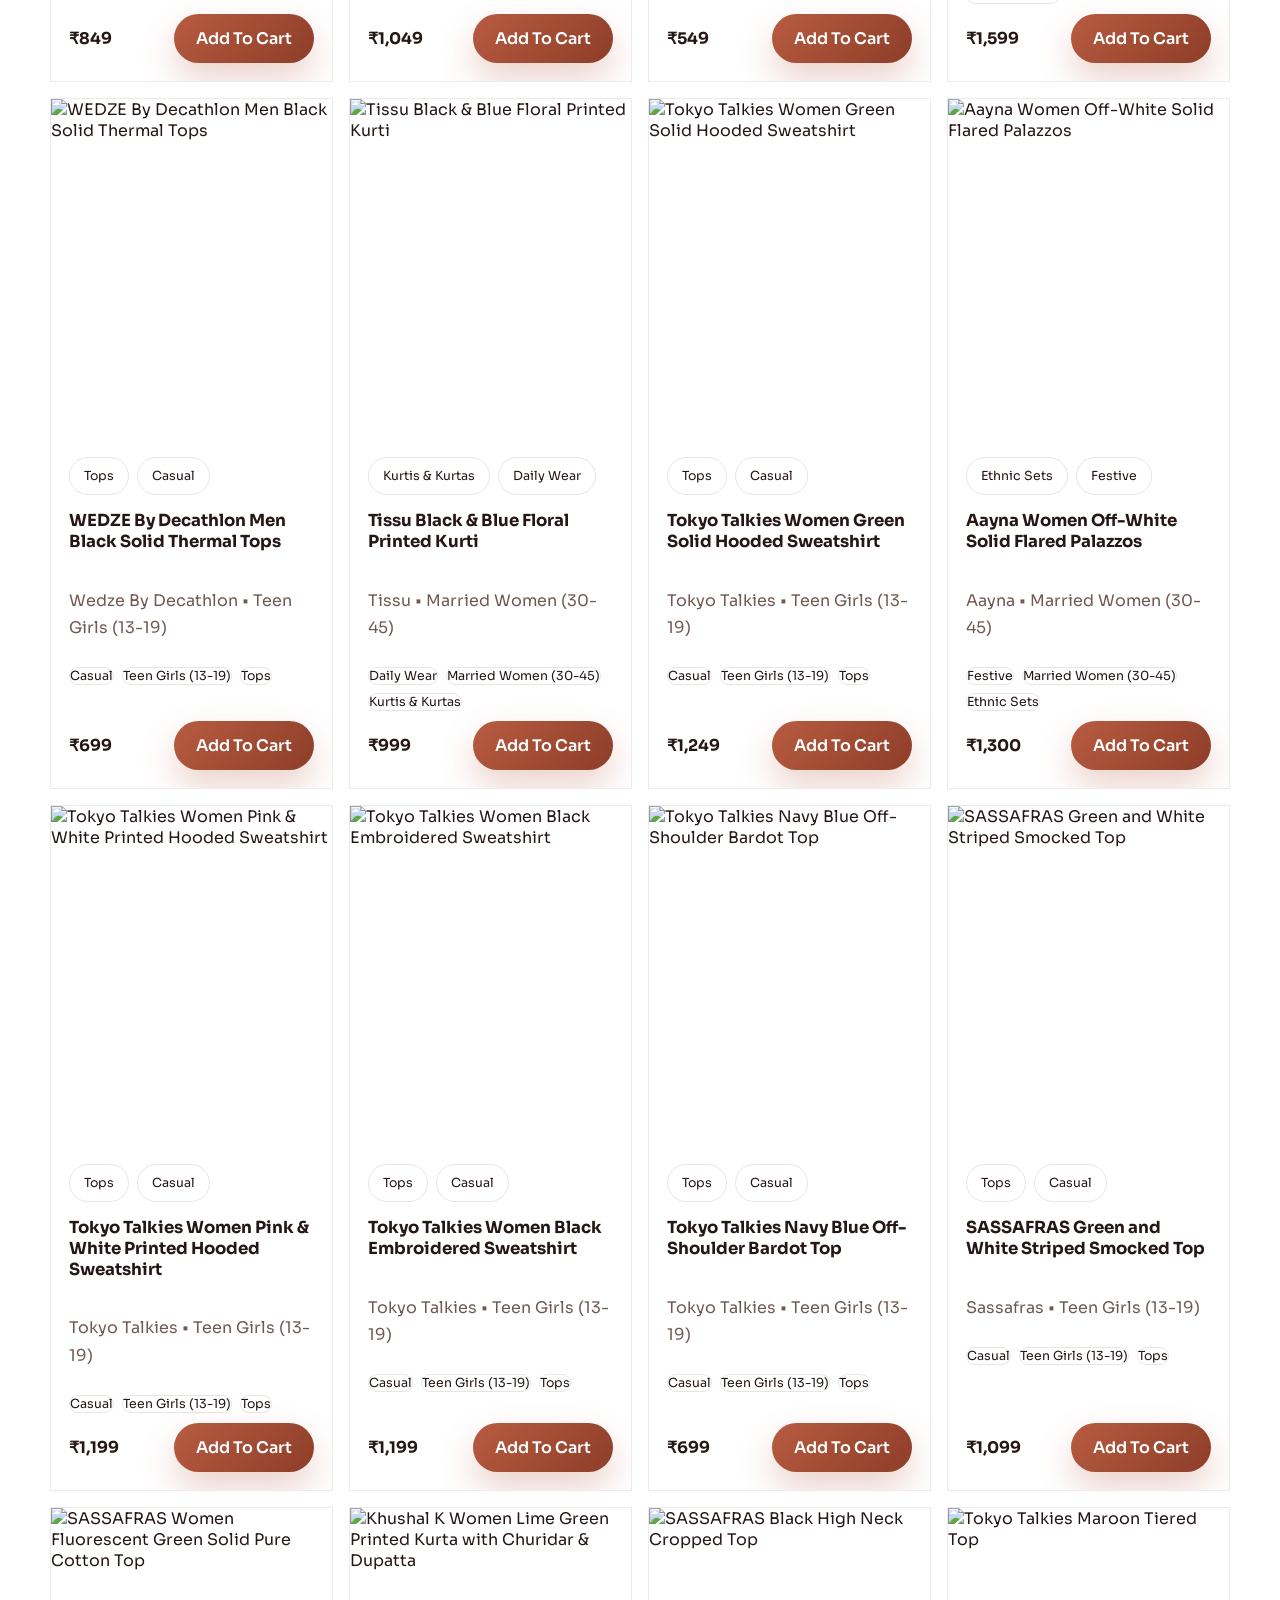
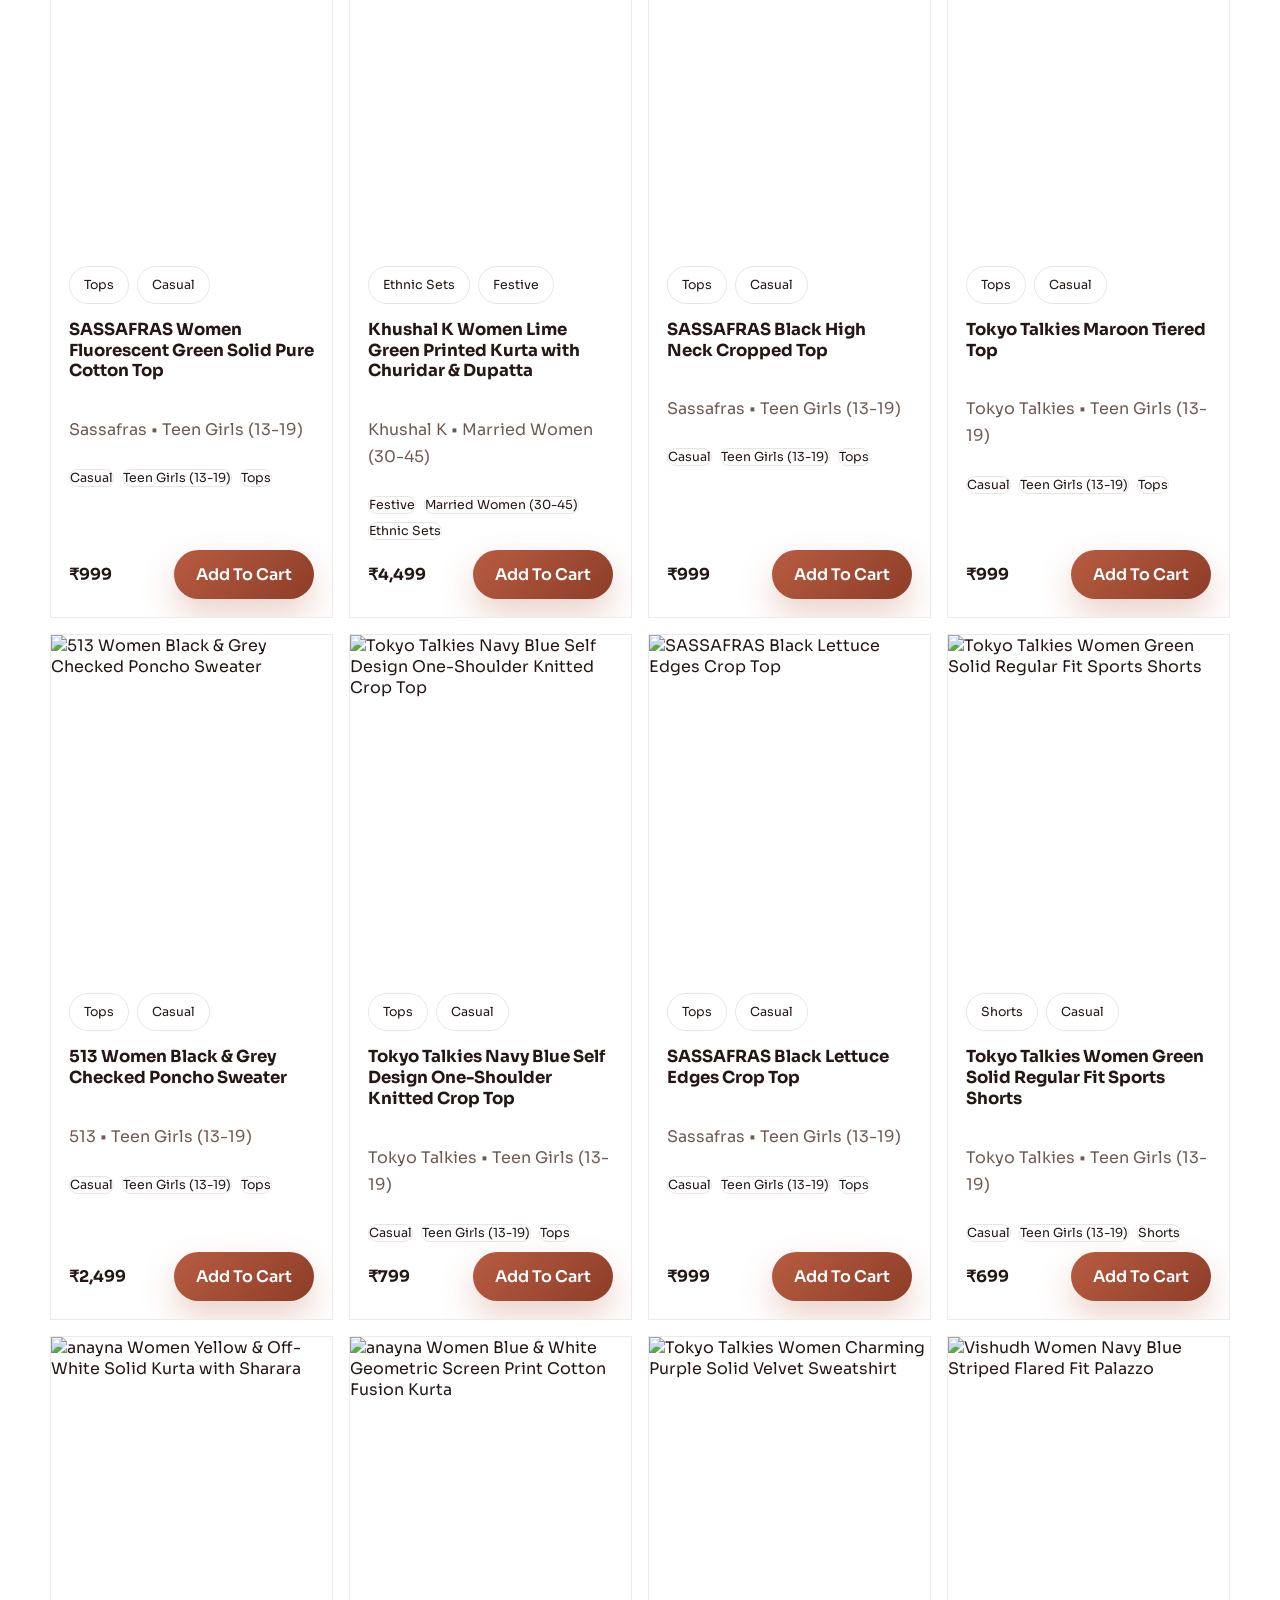
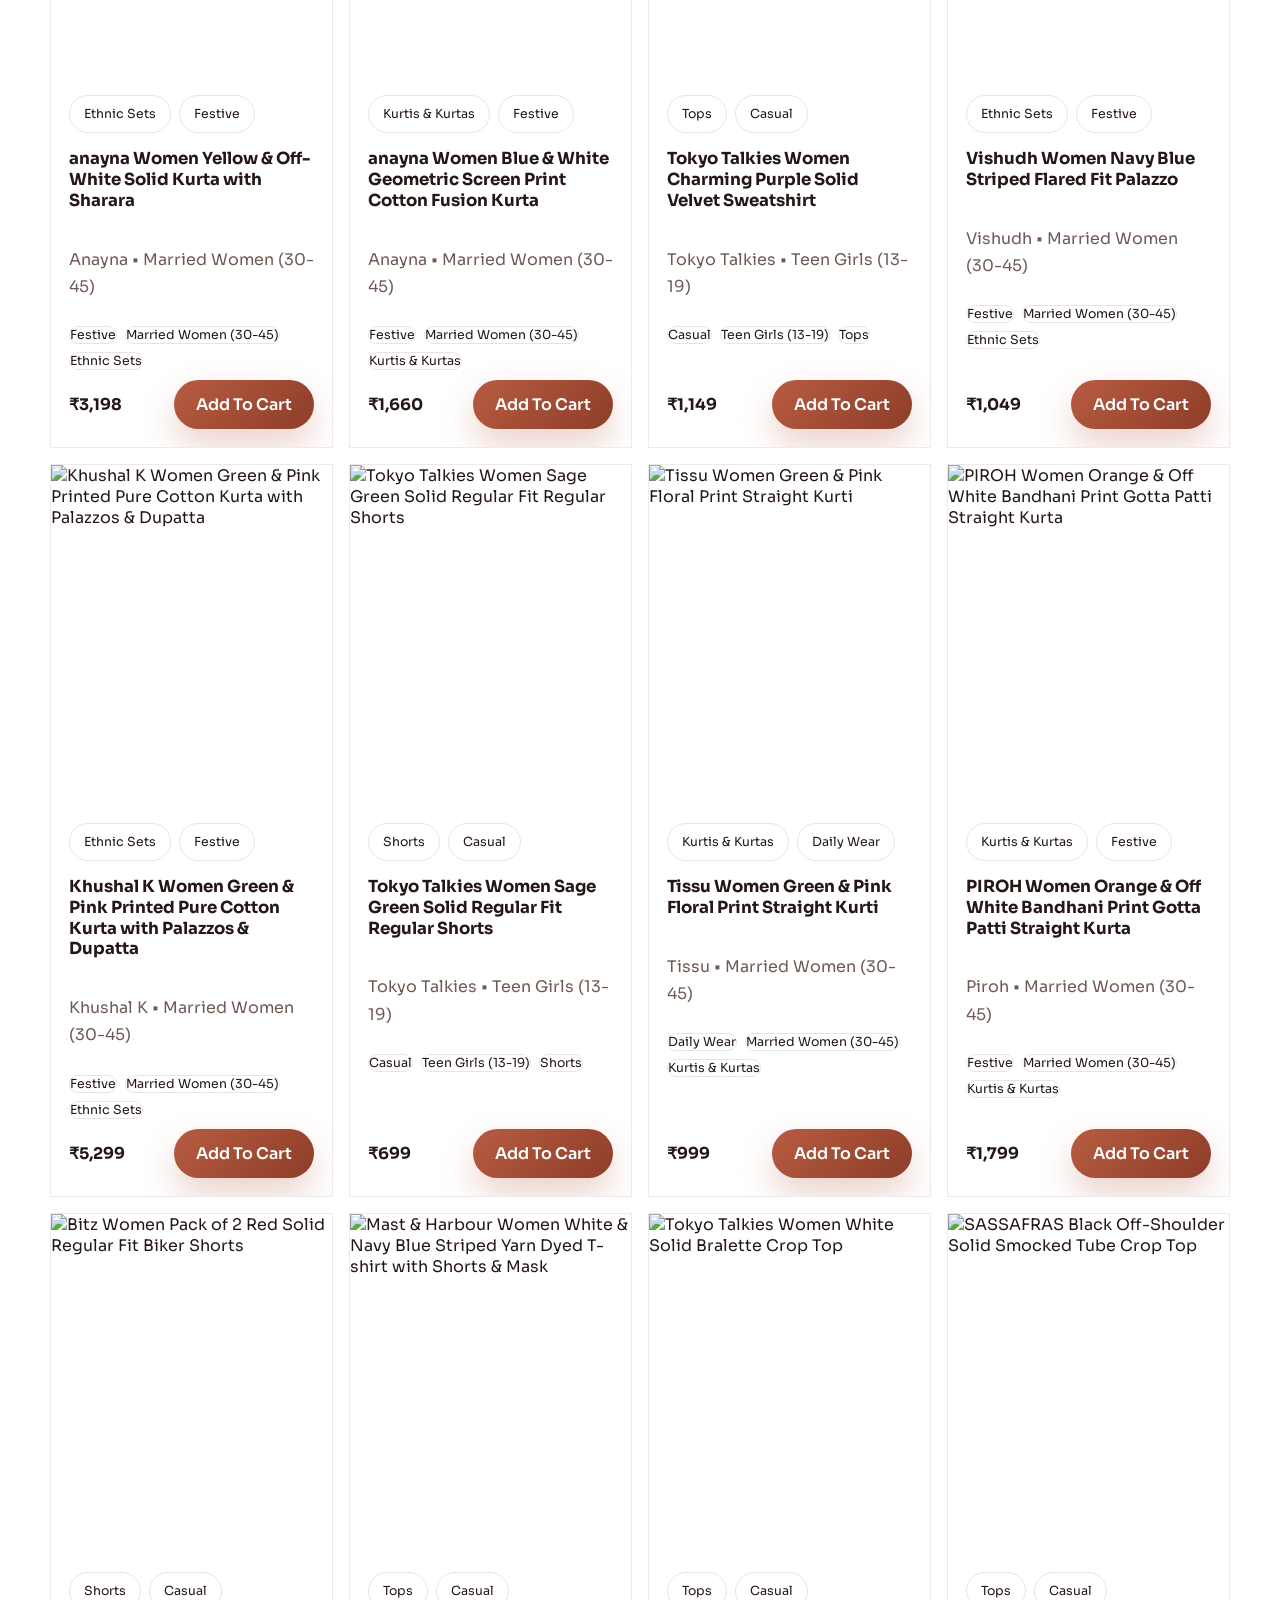
==== commit 5a0c1a7c: "Update homepage heading text" ====
--- a/web/index.html
+++ b/web/index.html
@@ -52,7 +52,7 @@
 
       <div class="home-hero-content-box reveal">
         <p class="home-hero-brand">Women Fashion Trends</p>
-        <h1>Style recommendations presented through a fashion storefront layout.</h1>
+        <h1> We present to you .</h1>
         <p class="home-hero-description">
           This homepage keeps the same exported KNN recommendation feature, but it is now presented
           with the visual structure and editorial feel of the older fashion website you shared.
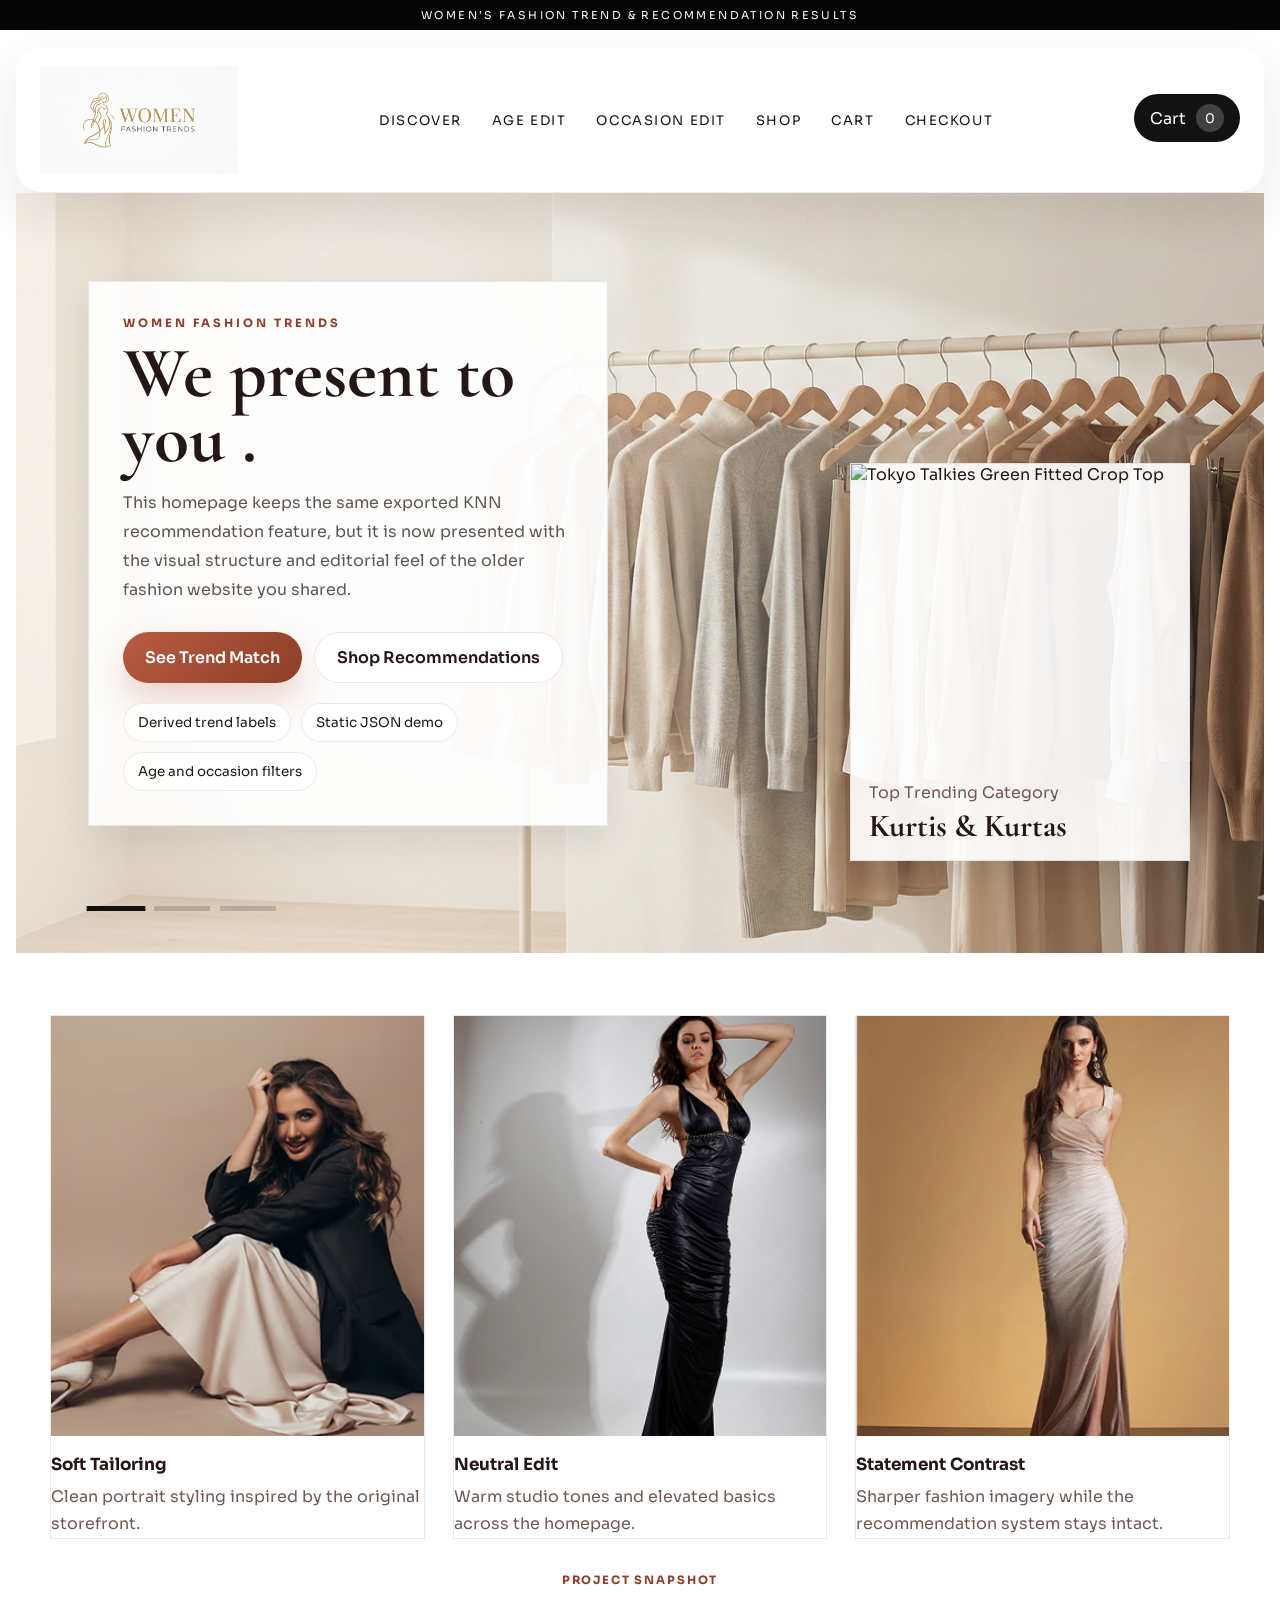
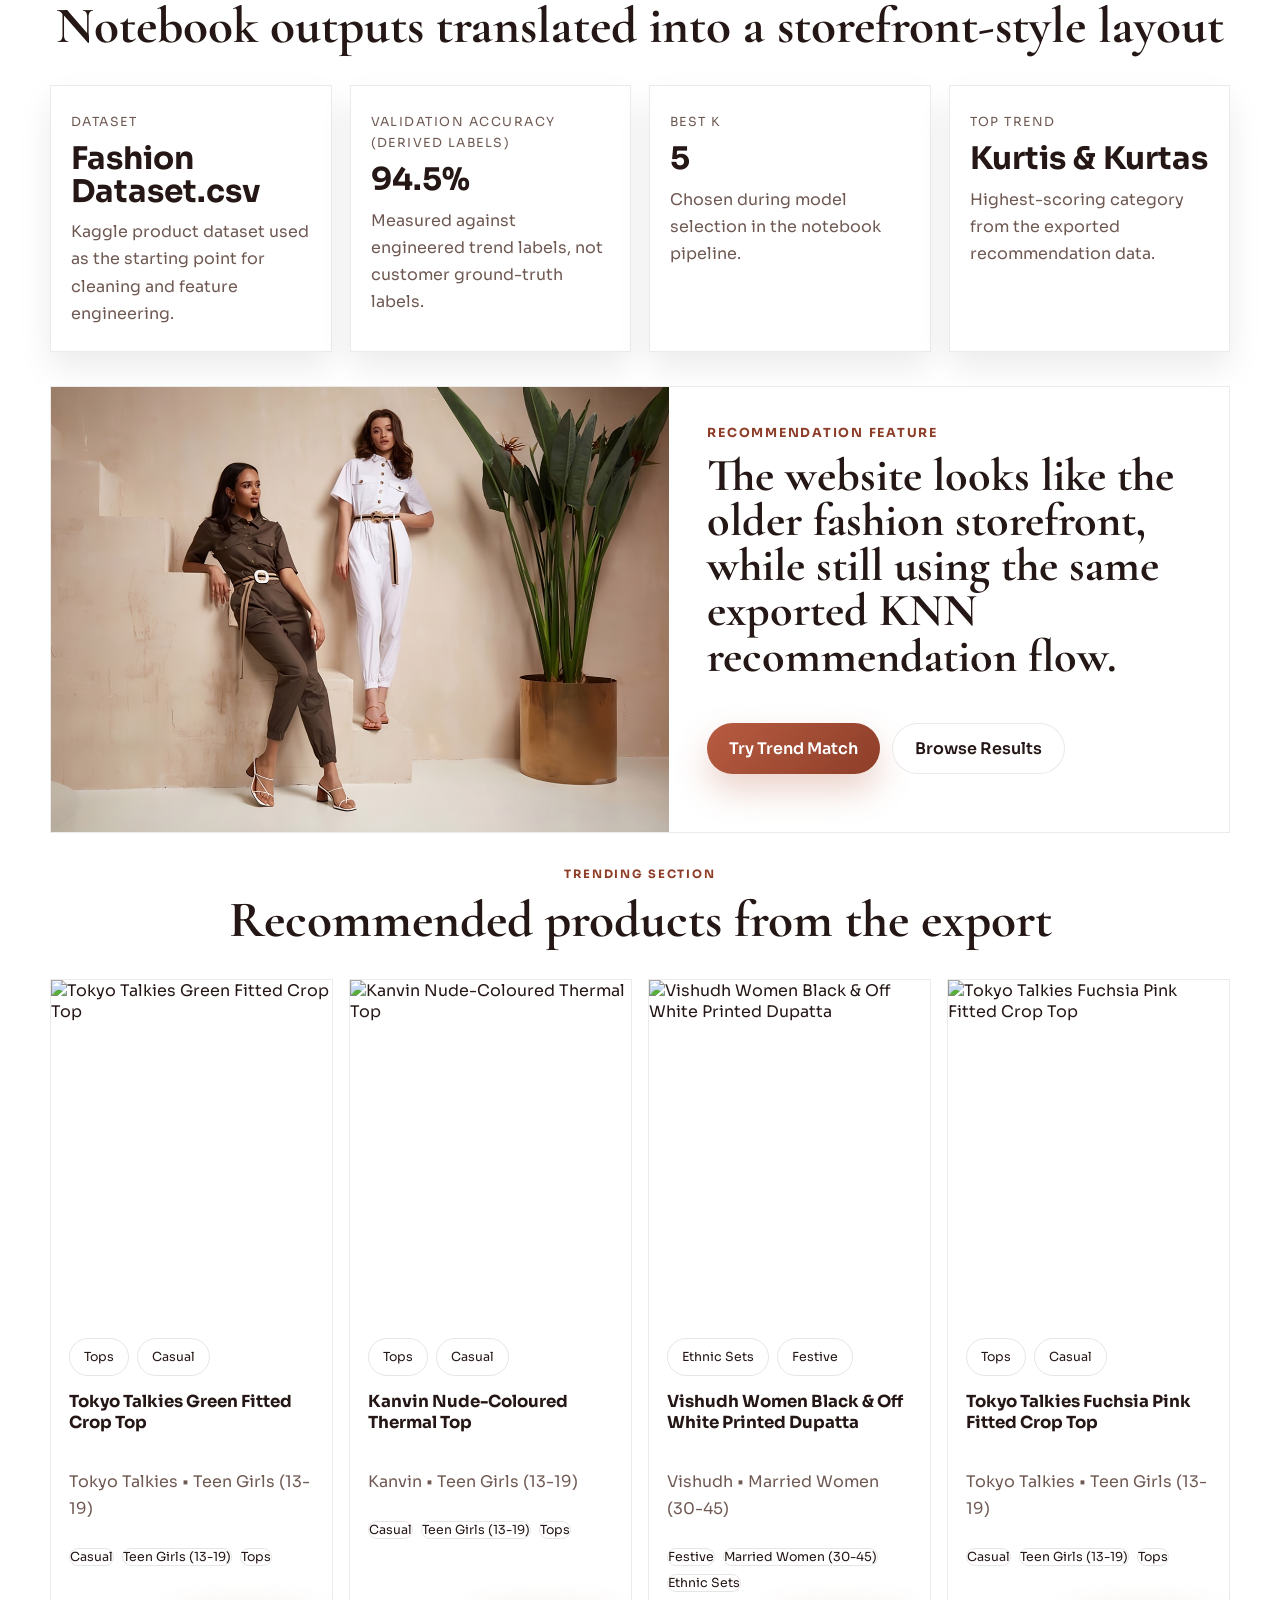
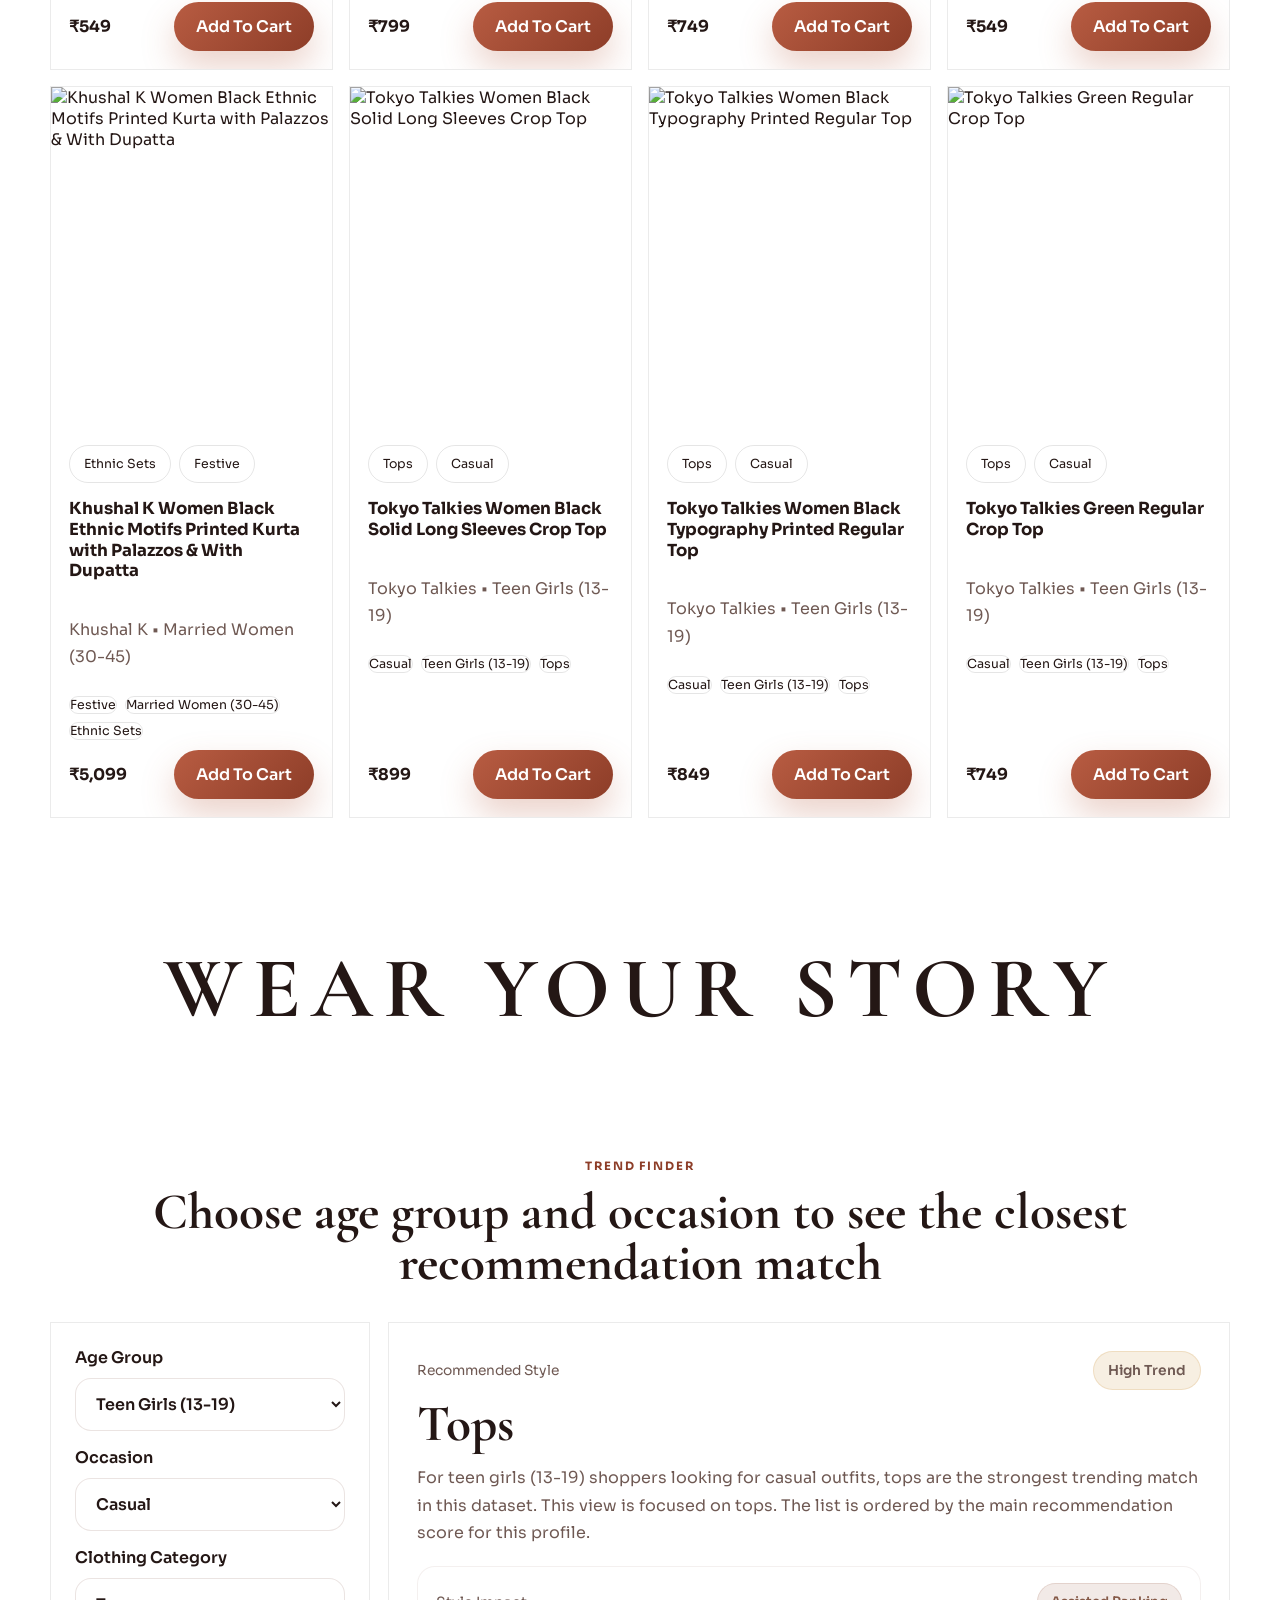
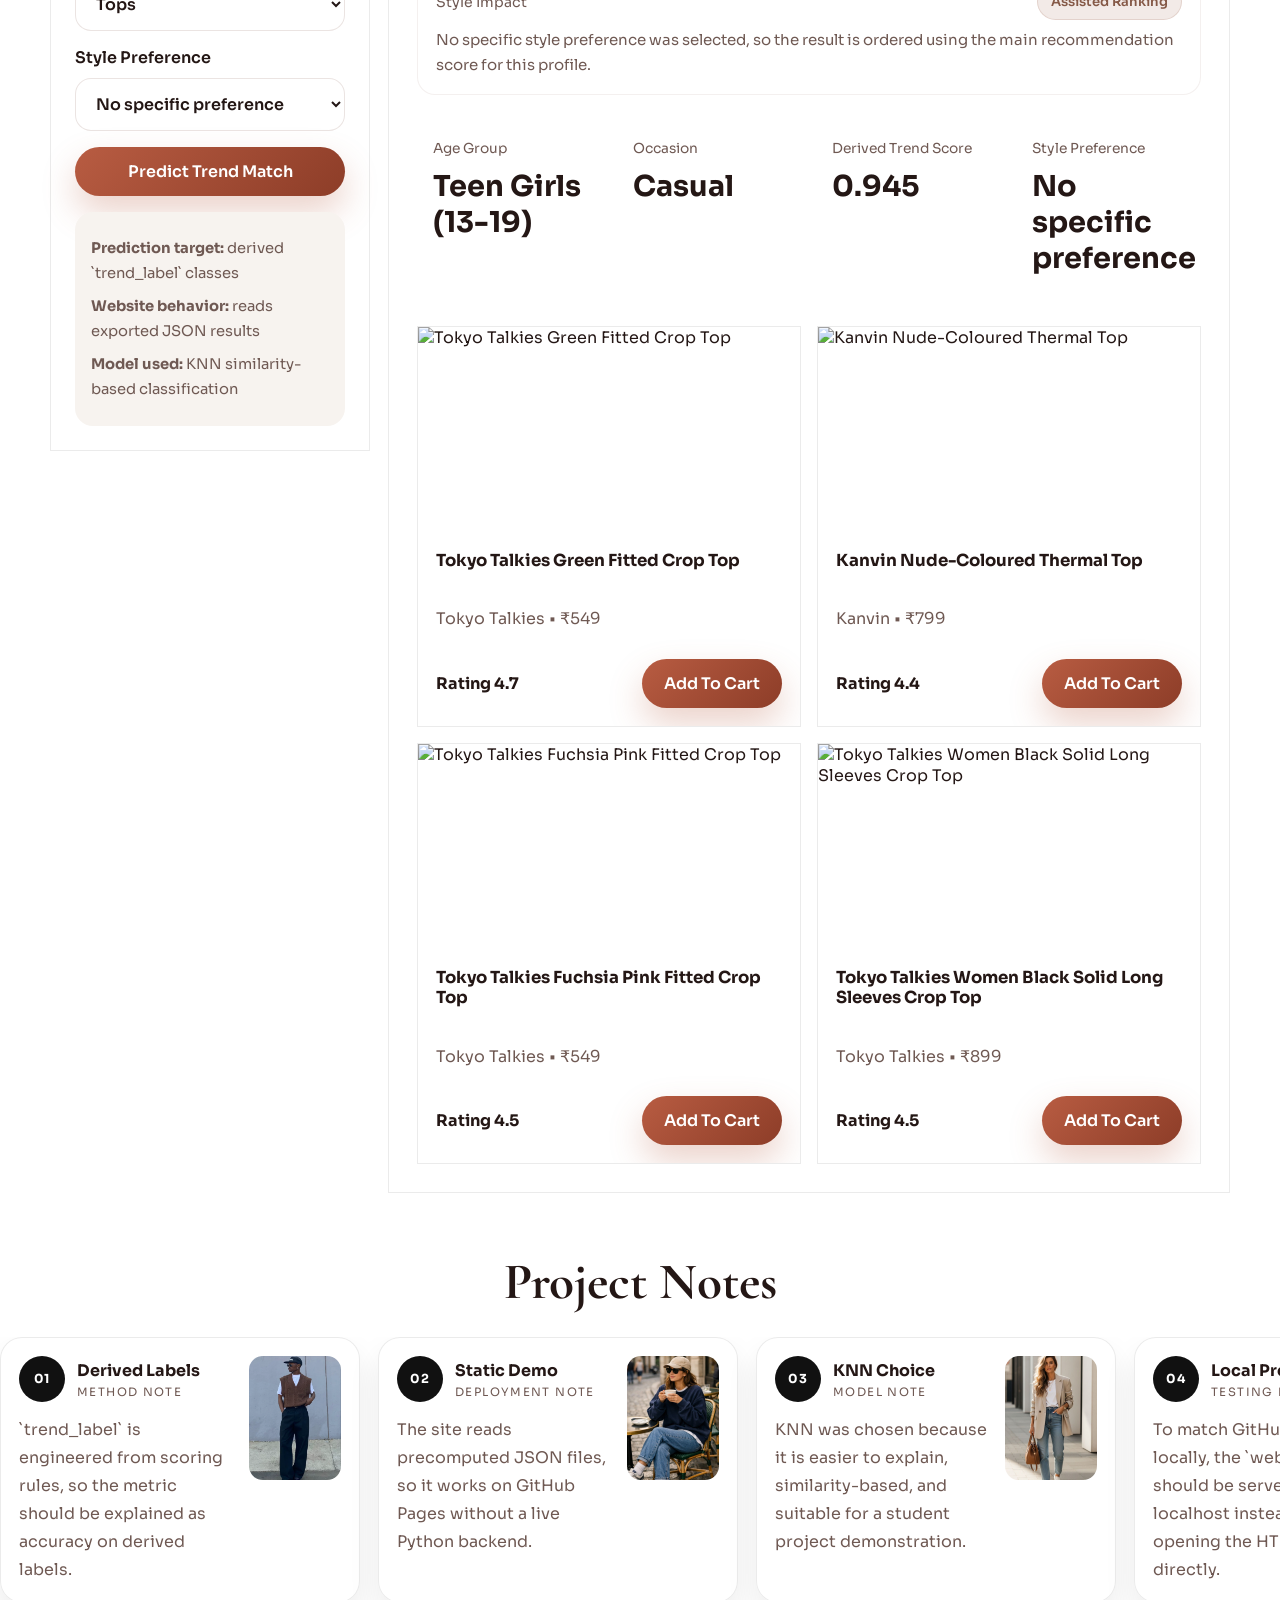
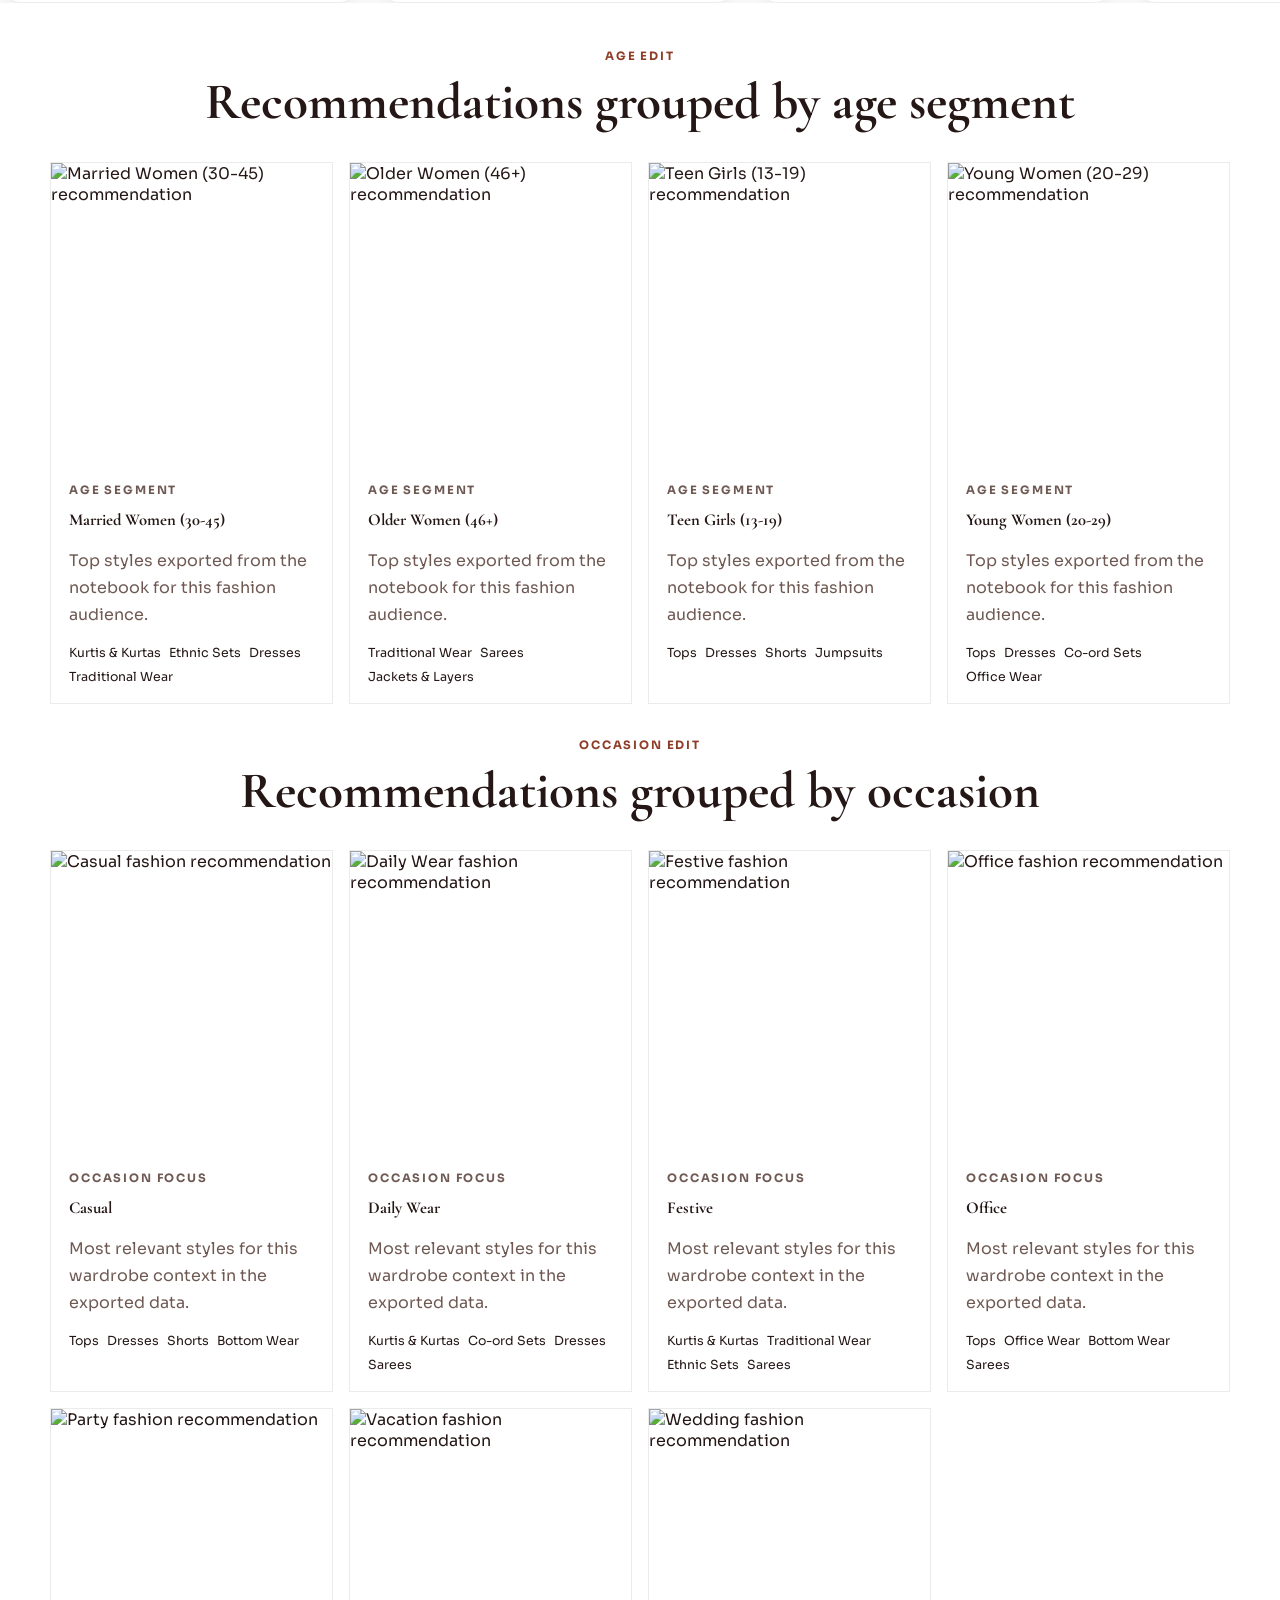
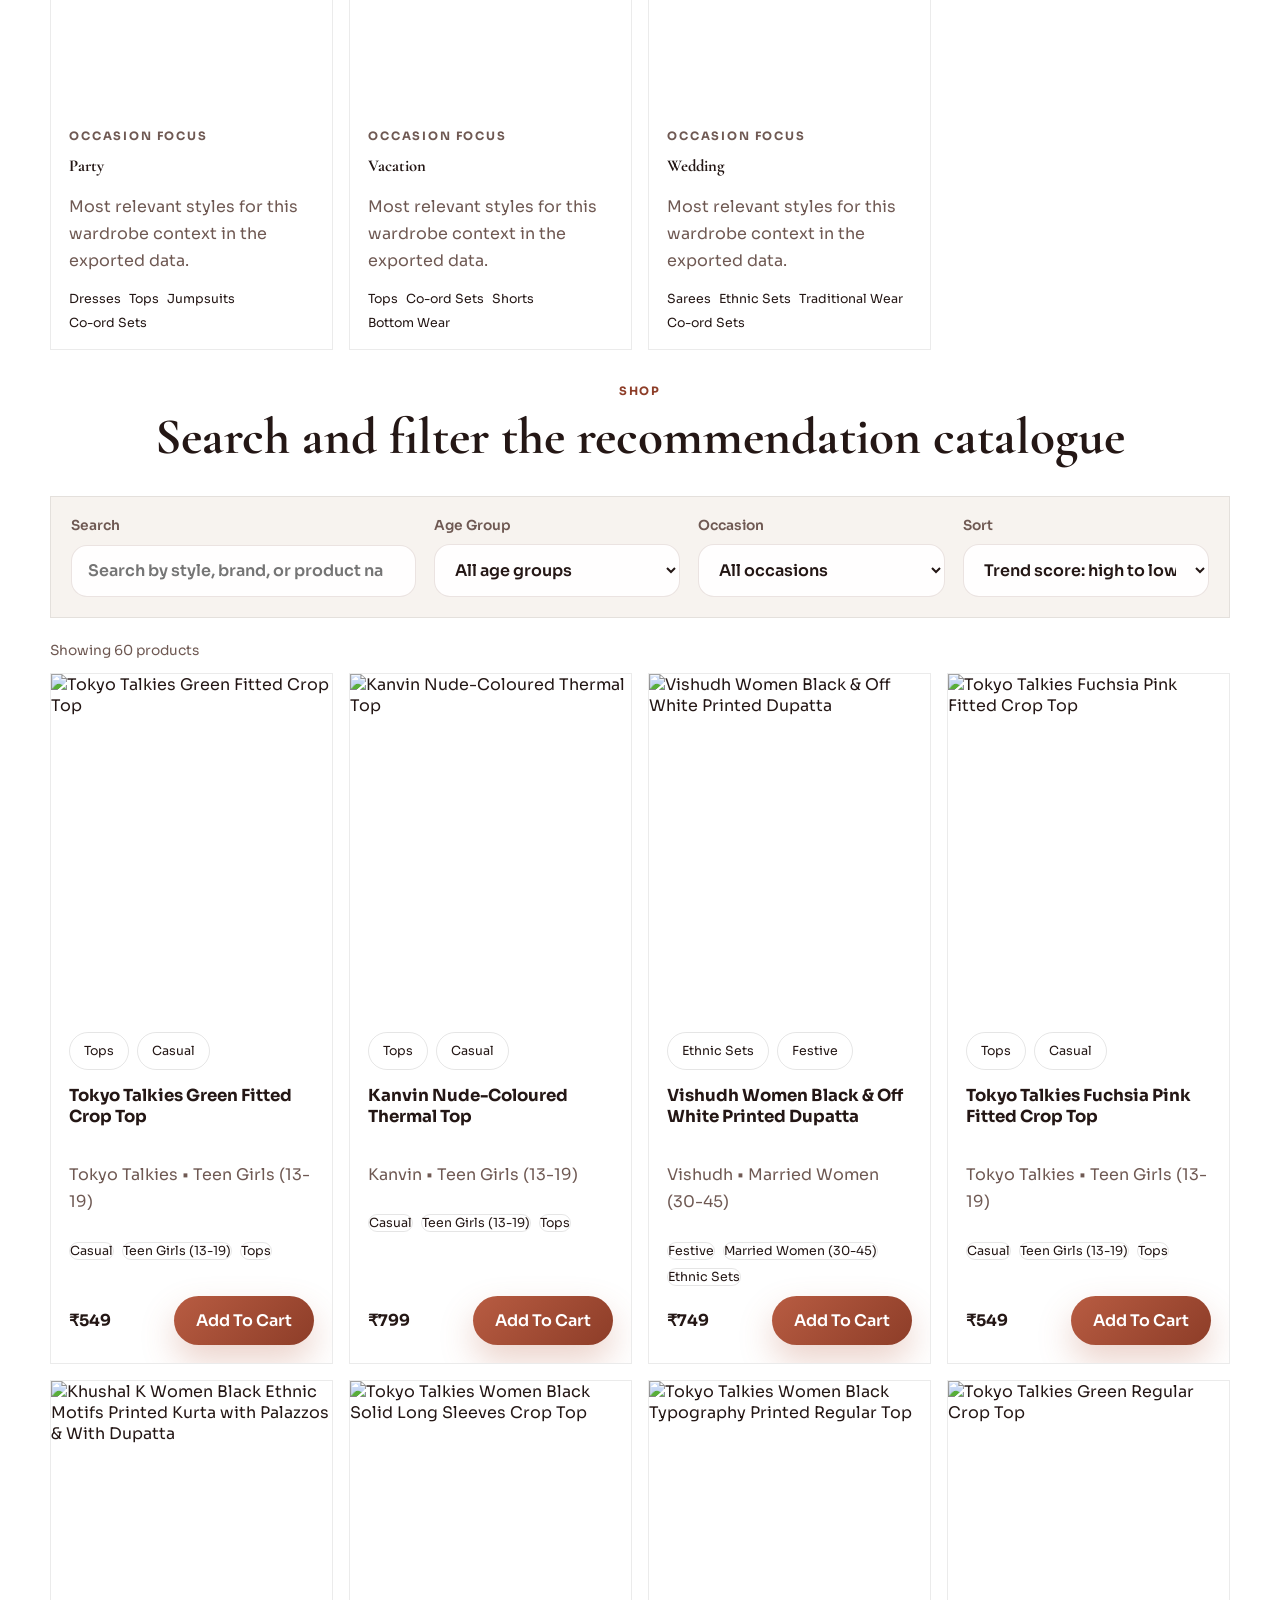
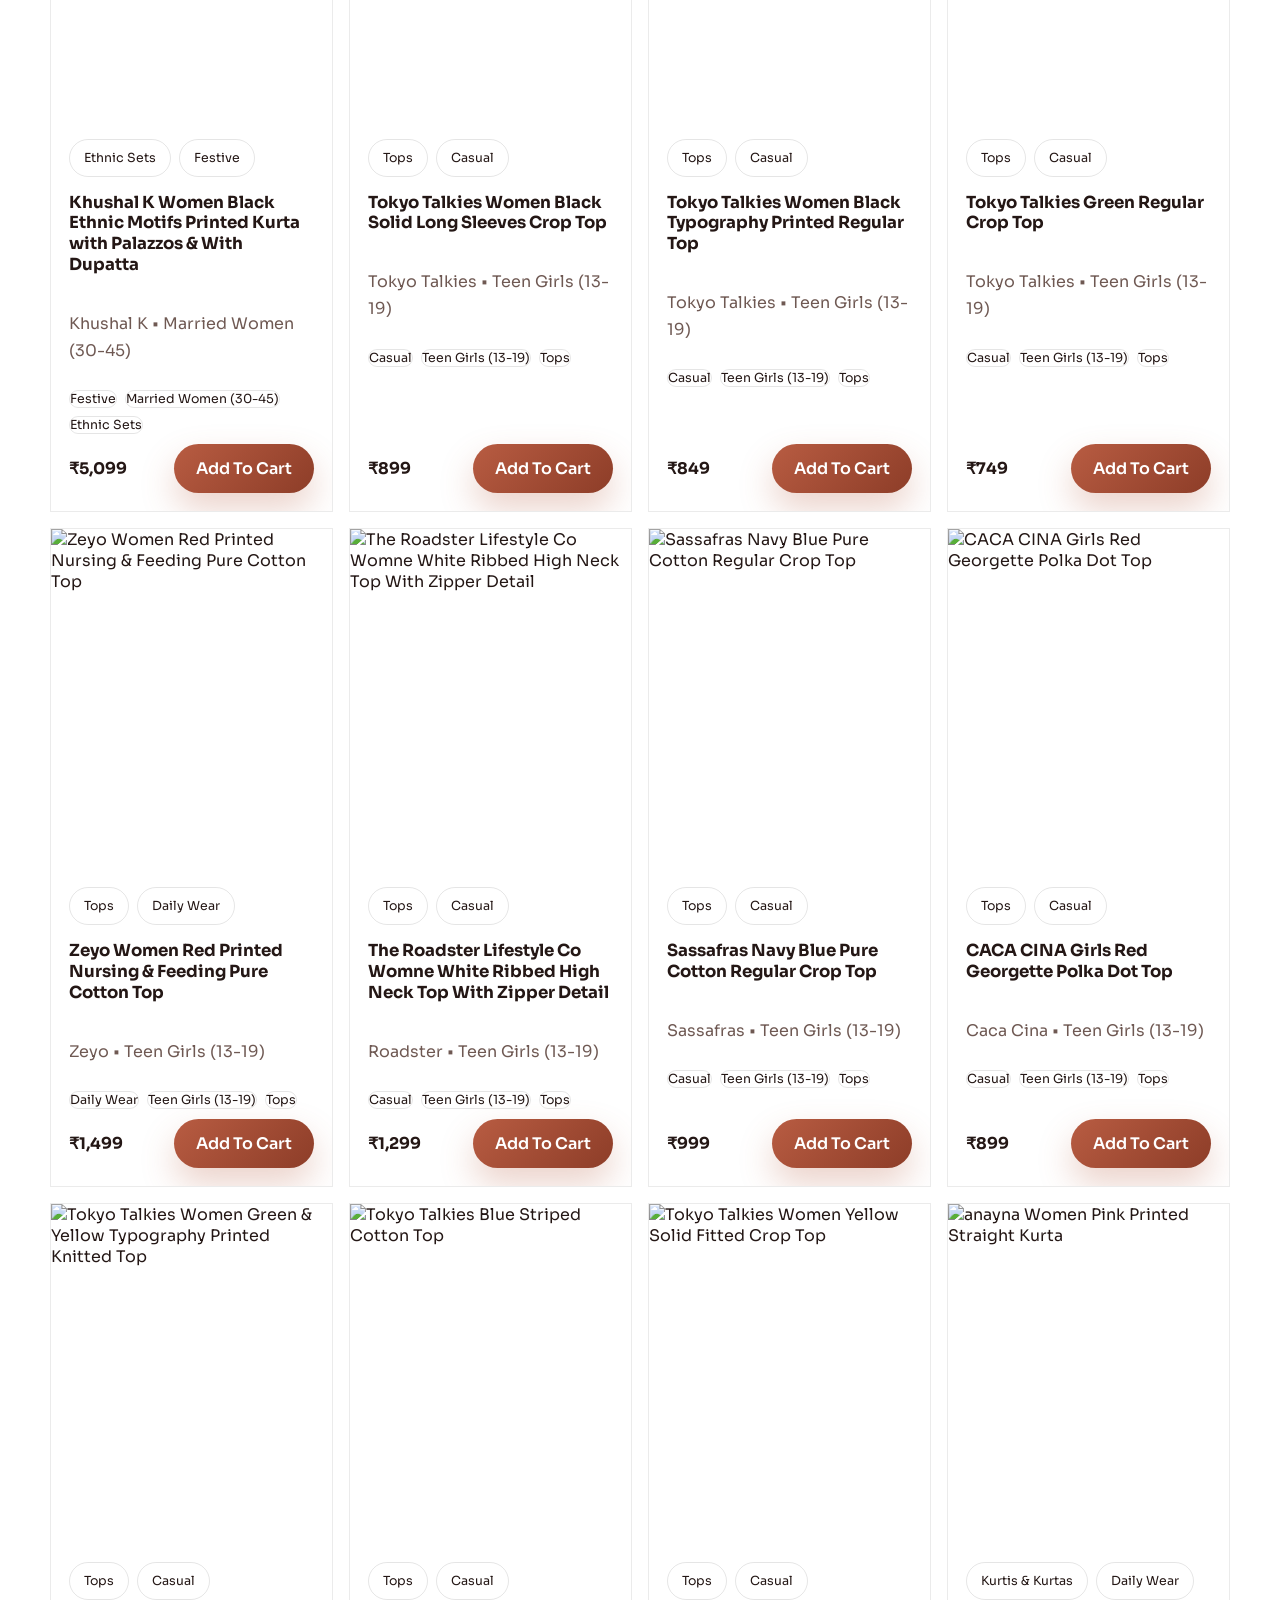
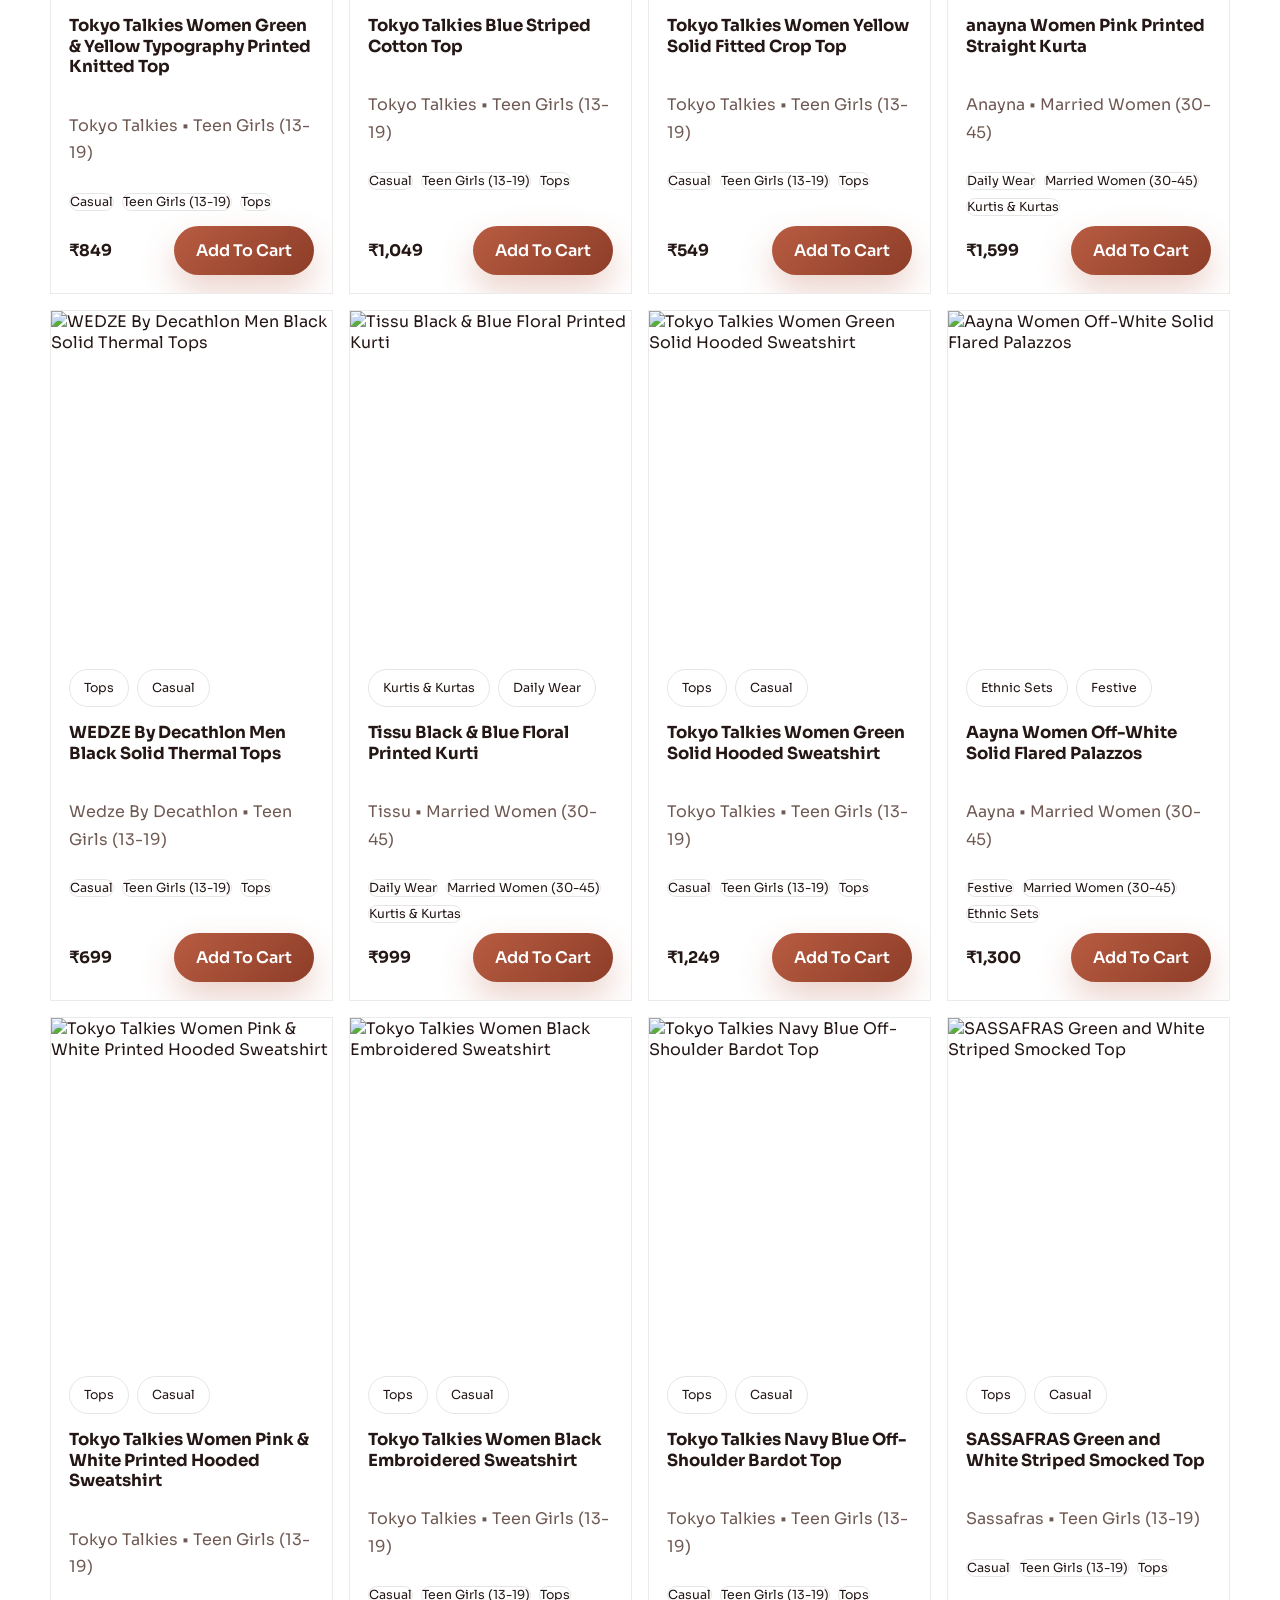
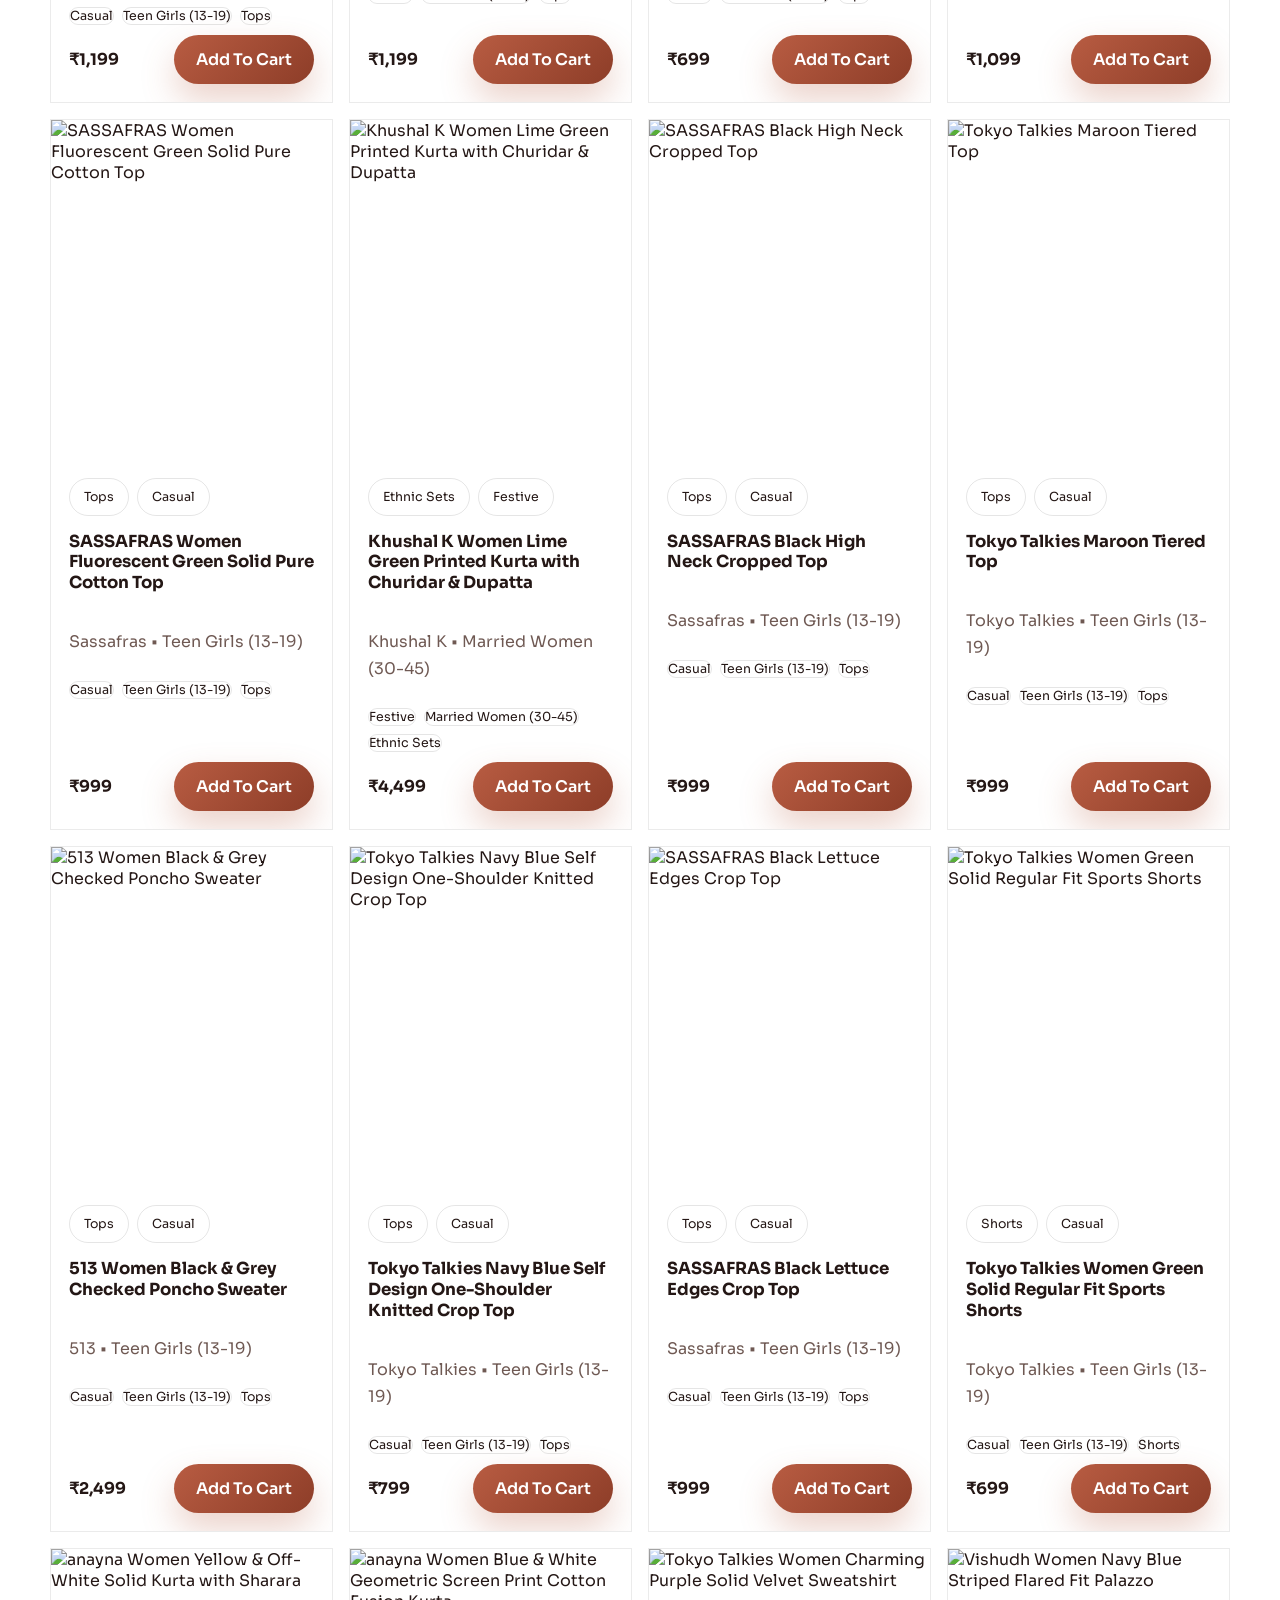
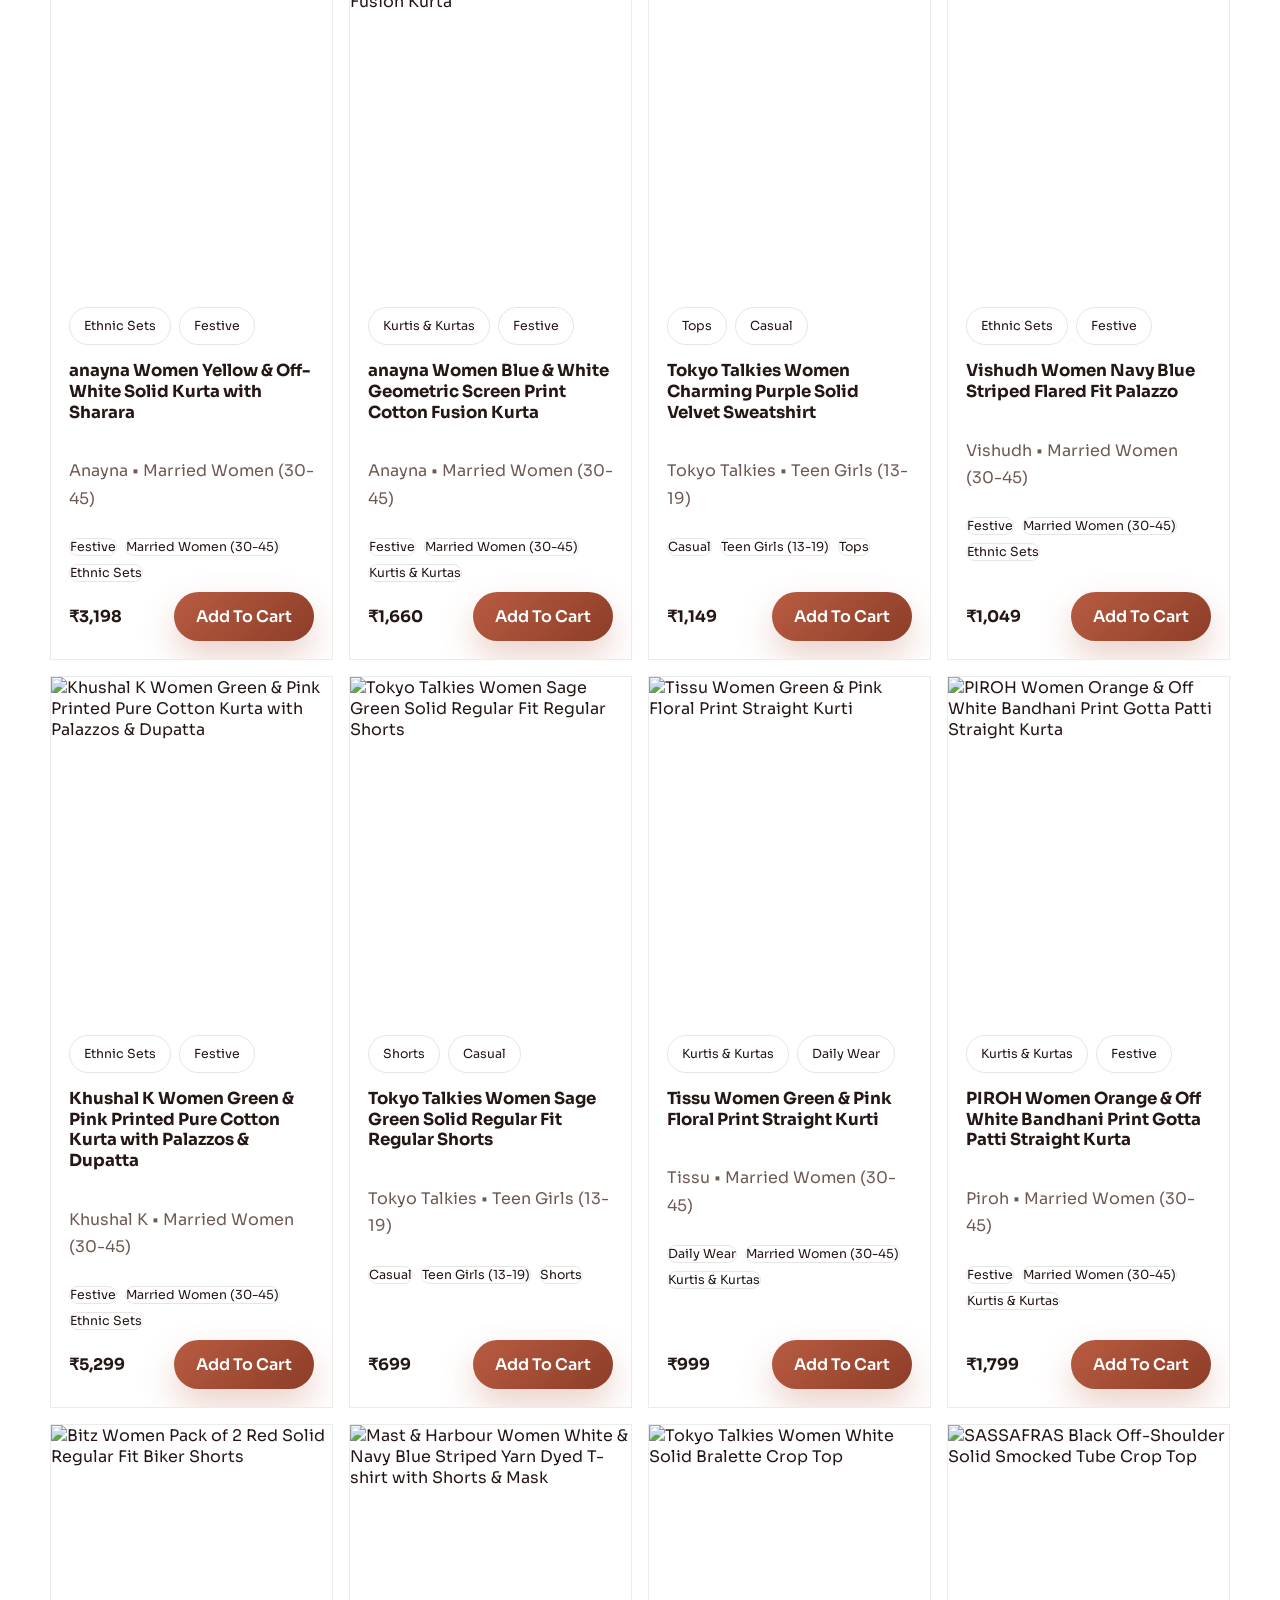
==== commit 4695df11: "Add Streamlit dashboard and refine trend finder" ====
--- a/web/index.html
+++ b/web/index.html
@@ -196,7 +196,17 @@
             <select id="occasionSelect"></select>
           </label>
 
-          <button class="button button-primary" type="submit">Show Trend Match</button>
+          <label>
+            Clothing Category
+            <select id="categorySelect"></select>
+          </label>
+
+          <label>
+            Style Preference
+            <select id="stylePreference"></select>
+          </label>
+
+          <button class="button button-primary" type="submit">Predict Trend Match</button>
 
           <div class="selector-notes home-selector-notes">
             <p><strong>Prediction target:</strong> derived `trend_label` classes</p>
@@ -216,6 +226,16 @@
             This recommendation comes from the exported notebook output for the selected profile.
           </p>
 
+          <div class="style-impact" id="styleImpactBox">
+            <div class="style-impact-topline">
+              <span>Style Impact</span>
+              <span class="style-impact-pill" id="resultImpactLabel">Partial Style Match</span>
+            </div>
+            <p id="resultImpactNote">
+              Some of the top-ranked items align with the selected style preference, while the final order still reflects the overall recommendation score.
+            </p>
+          </div>
+
           <div class="result-facts">
             <div>
               <span>Age Group</span>
@@ -228,6 +248,10 @@
             <div>
               <span>Derived Trend Score</span>
               <strong id="resultScore">0.90</strong>
+            </div>
+            <div>
+              <span>Style Preference</span>
+              <strong id="resultStyle">No specific preference</strong>
             </div>
           </div>
 
--- a/web/styles.css
+++ b/web/styles.css
@@ -1283,9 +1283,65 @@
   margin: 0 0 10px;
 }
 
+.style-impact {
+  margin: 20px 0 0;
+  padding: 16px 18px;
+  border-radius: 18px;
+  background: rgba(255, 255, 255, 0.82);
+  border: 1px solid rgba(111, 66, 53, 0.08);
+}
+
+.style-impact-topline {
+  display: flex;
+  align-items: center;
+  justify-content: space-between;
+  gap: 12px;
+  margin-bottom: 8px;
+  font-size: 0.88rem;
+  color: var(--muted);
+}
+
+.style-impact-pill {
+  display: inline-flex;
+  align-items: center;
+  justify-content: center;
+  padding: 9px 13px;
+  border-radius: 999px;
+  font-size: 0.82rem;
+  font-weight: 600;
+  background: rgba(207, 157, 77, 0.16);
+  border: 1px solid rgba(207, 157, 77, 0.22);
+  color: #8d631e;
+}
+
+.style-impact-pill[data-impact="strong"] {
+  background: rgba(90, 142, 103, 0.14);
+  border-color: rgba(90, 142, 103, 0.2);
+  color: #3d6b47;
+}
+
+.style-impact-pill[data-impact="partial"] {
+  background: rgba(207, 157, 77, 0.16);
+  border-color: rgba(207, 157, 77, 0.22);
+  color: #8d631e;
+}
+
+.style-impact-pill[data-impact="fallback"] {
+  background: rgba(160, 107, 84, 0.14);
+  border-color: rgba(160, 107, 84, 0.18);
+  color: #855947;
+}
+
+.style-impact p {
+  margin: 0;
+  color: var(--muted);
+  line-height: 1.65;
+  font-size: 0.94rem;
+}
+
 .result-facts {
   display: grid;
-  grid-template-columns: repeat(3, minmax(0, 1fr));
+  grid-template-columns: repeat(auto-fit, minmax(160px, 1fr));
   gap: 14px;
   margin: 26px 0;
 }
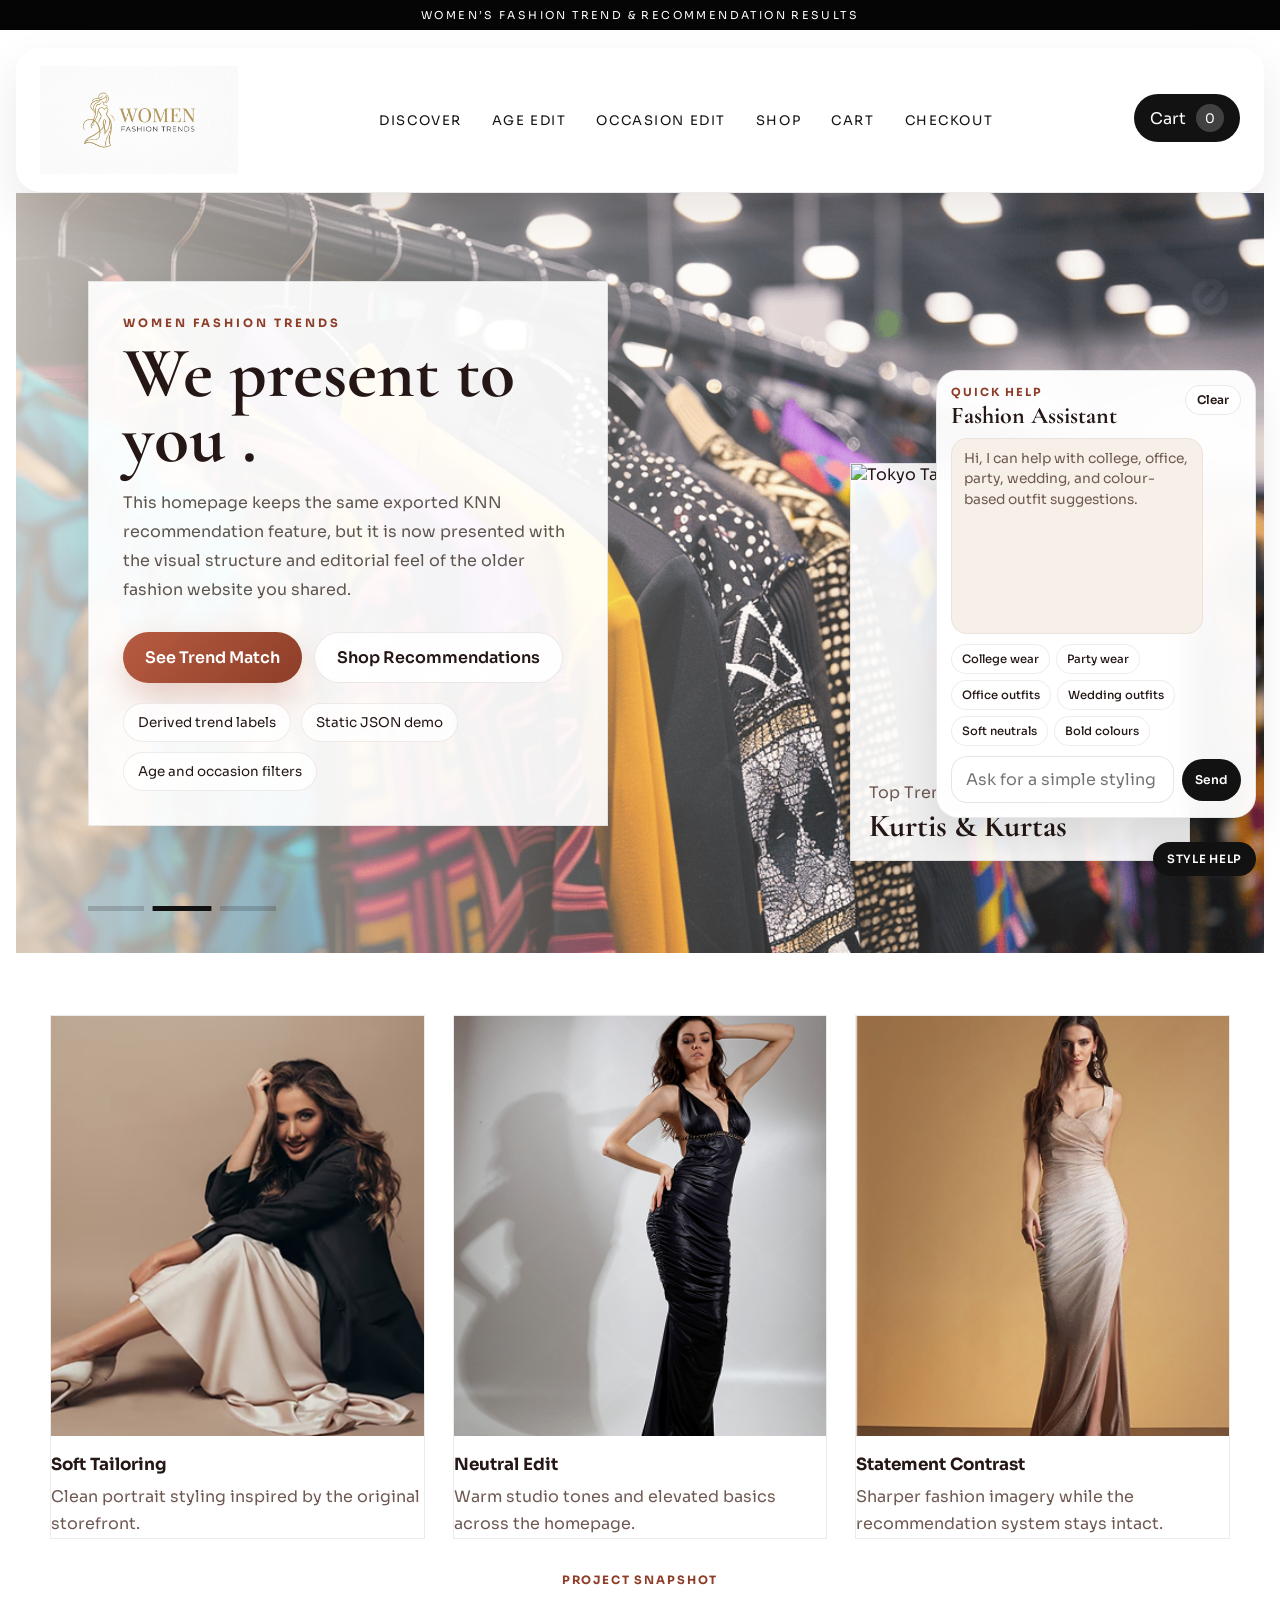
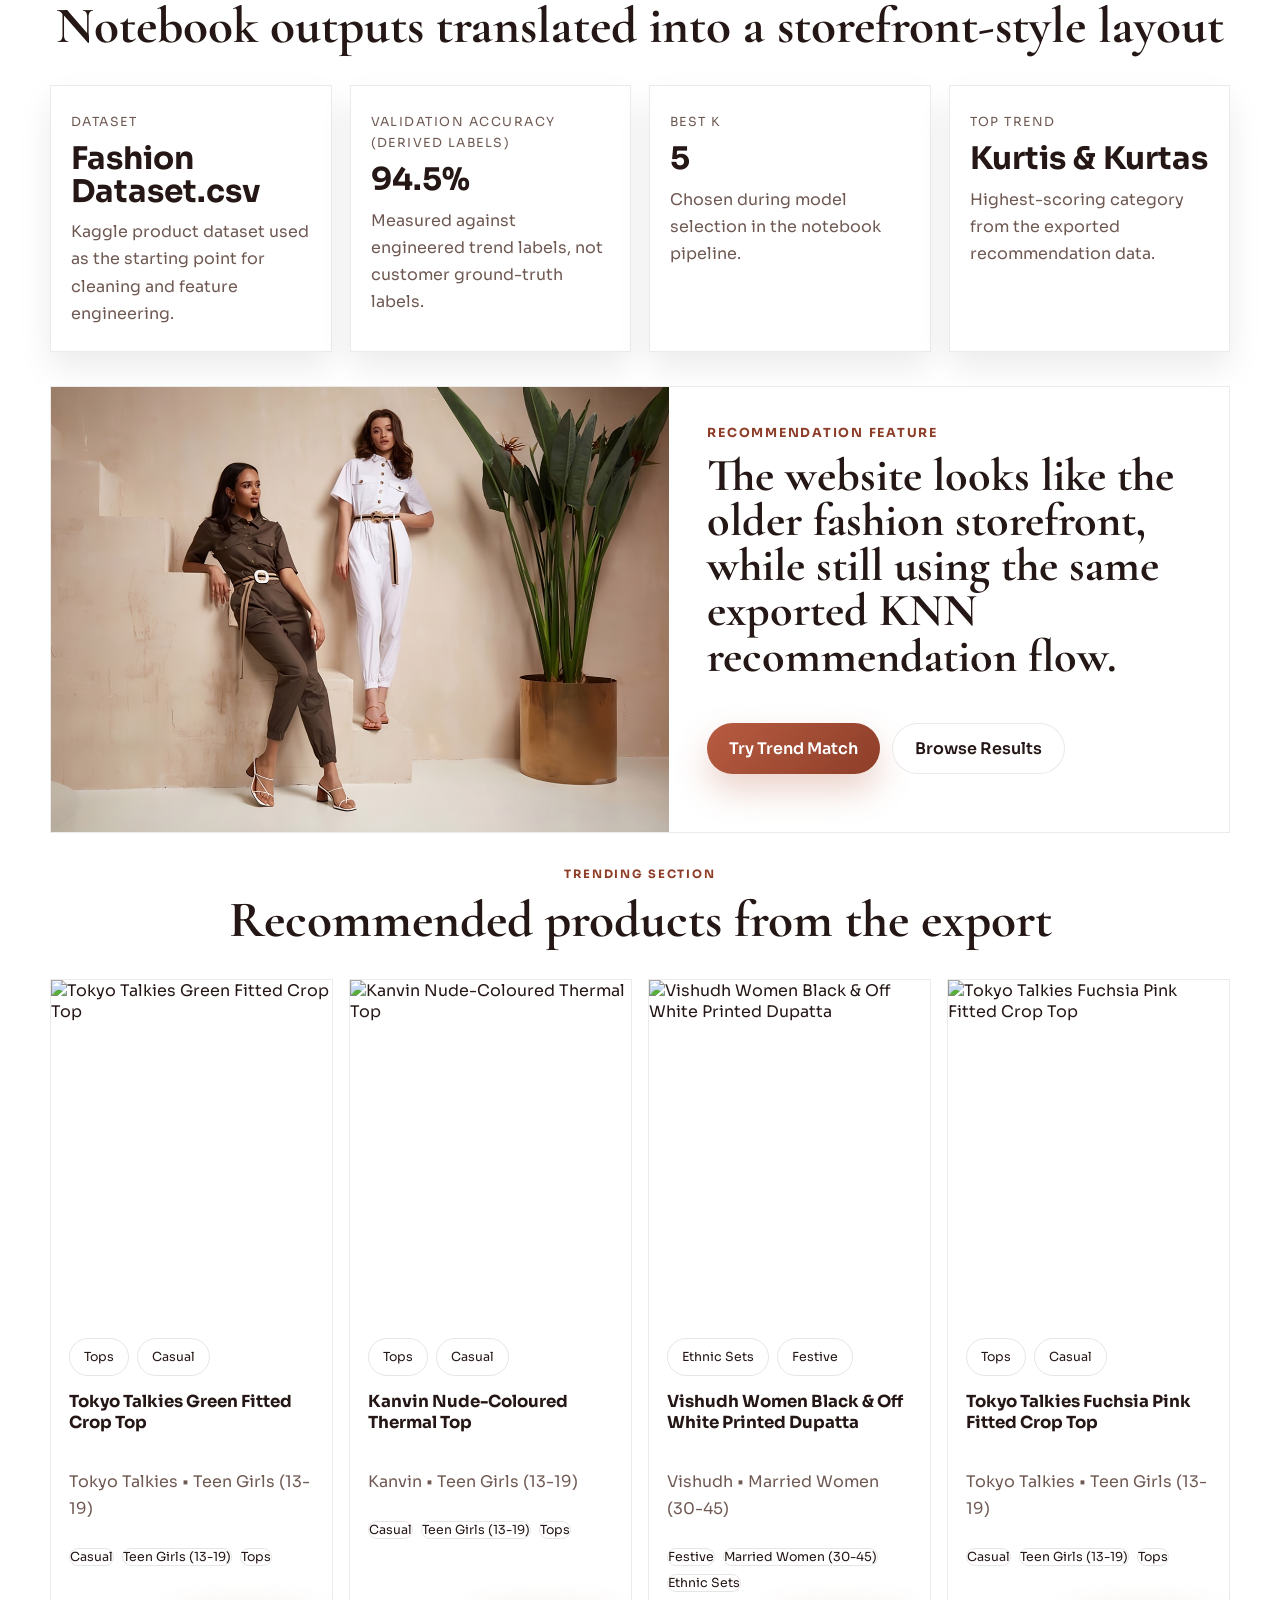
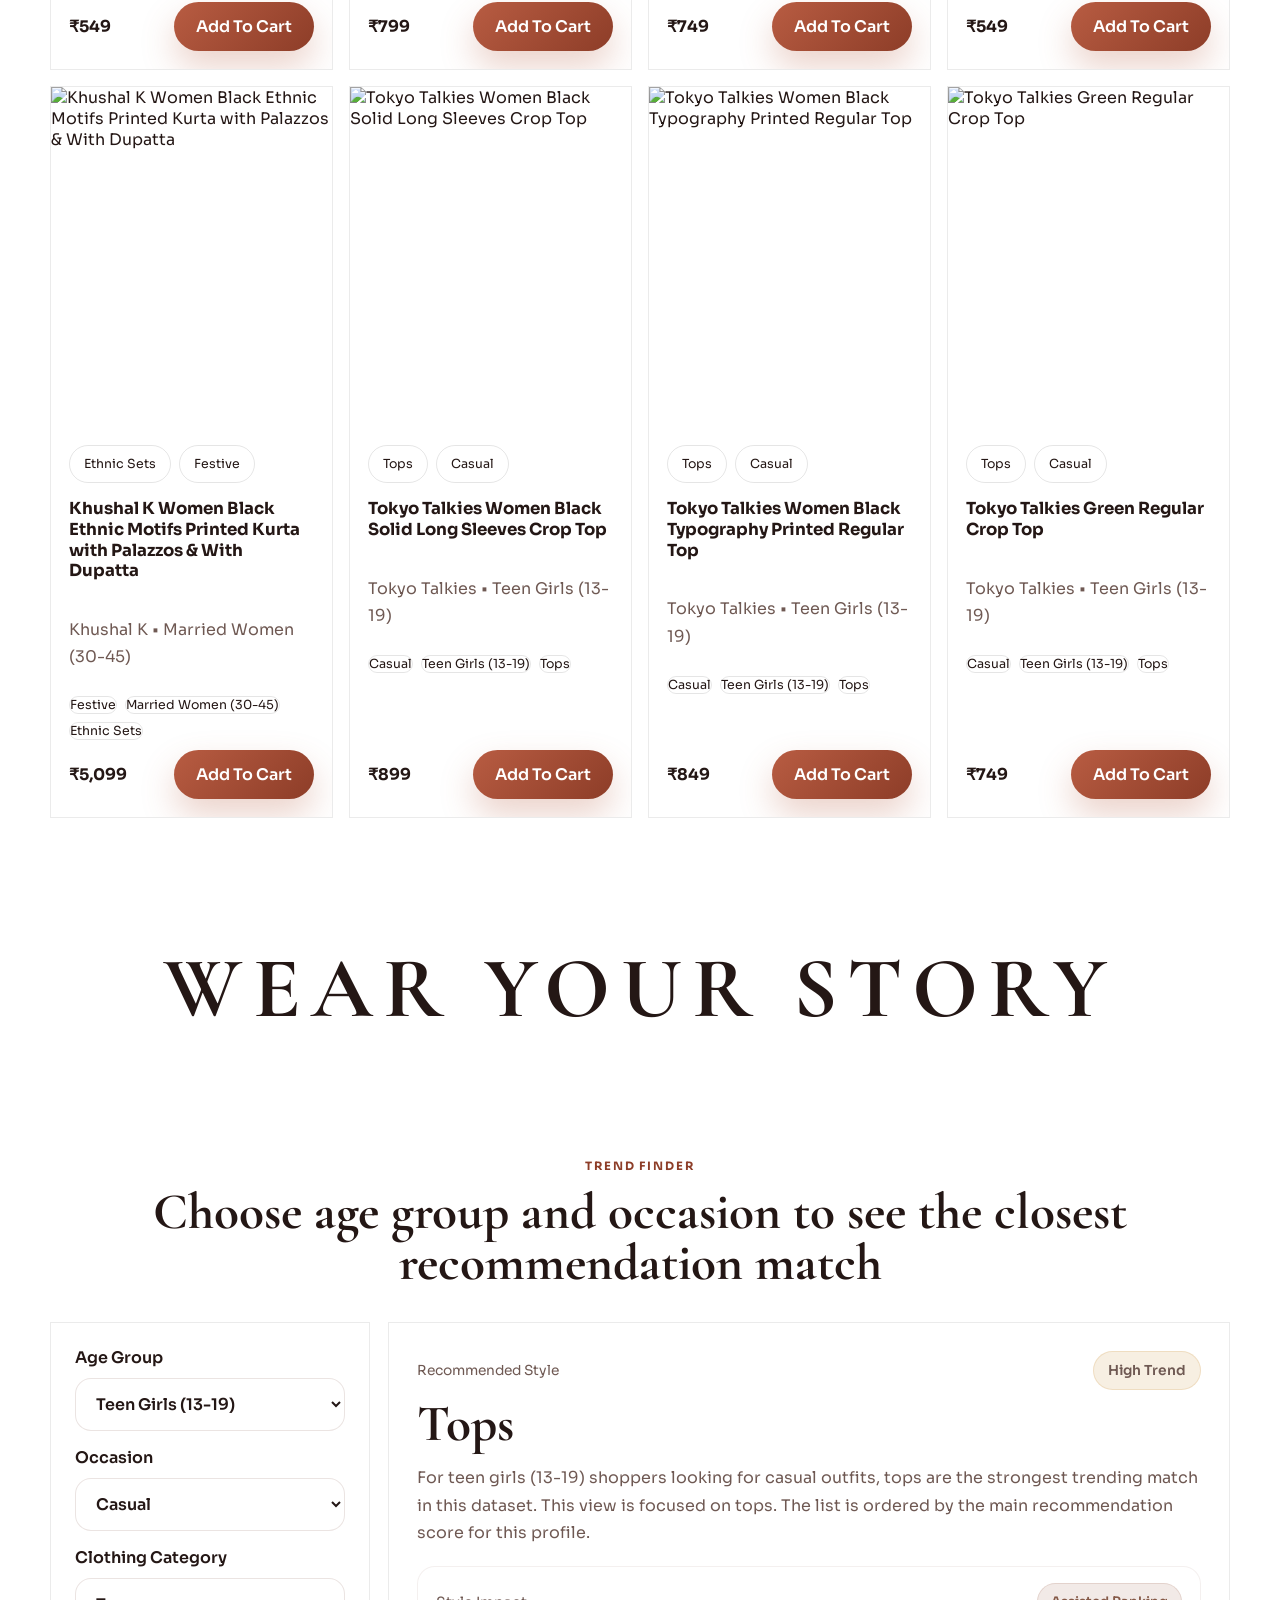
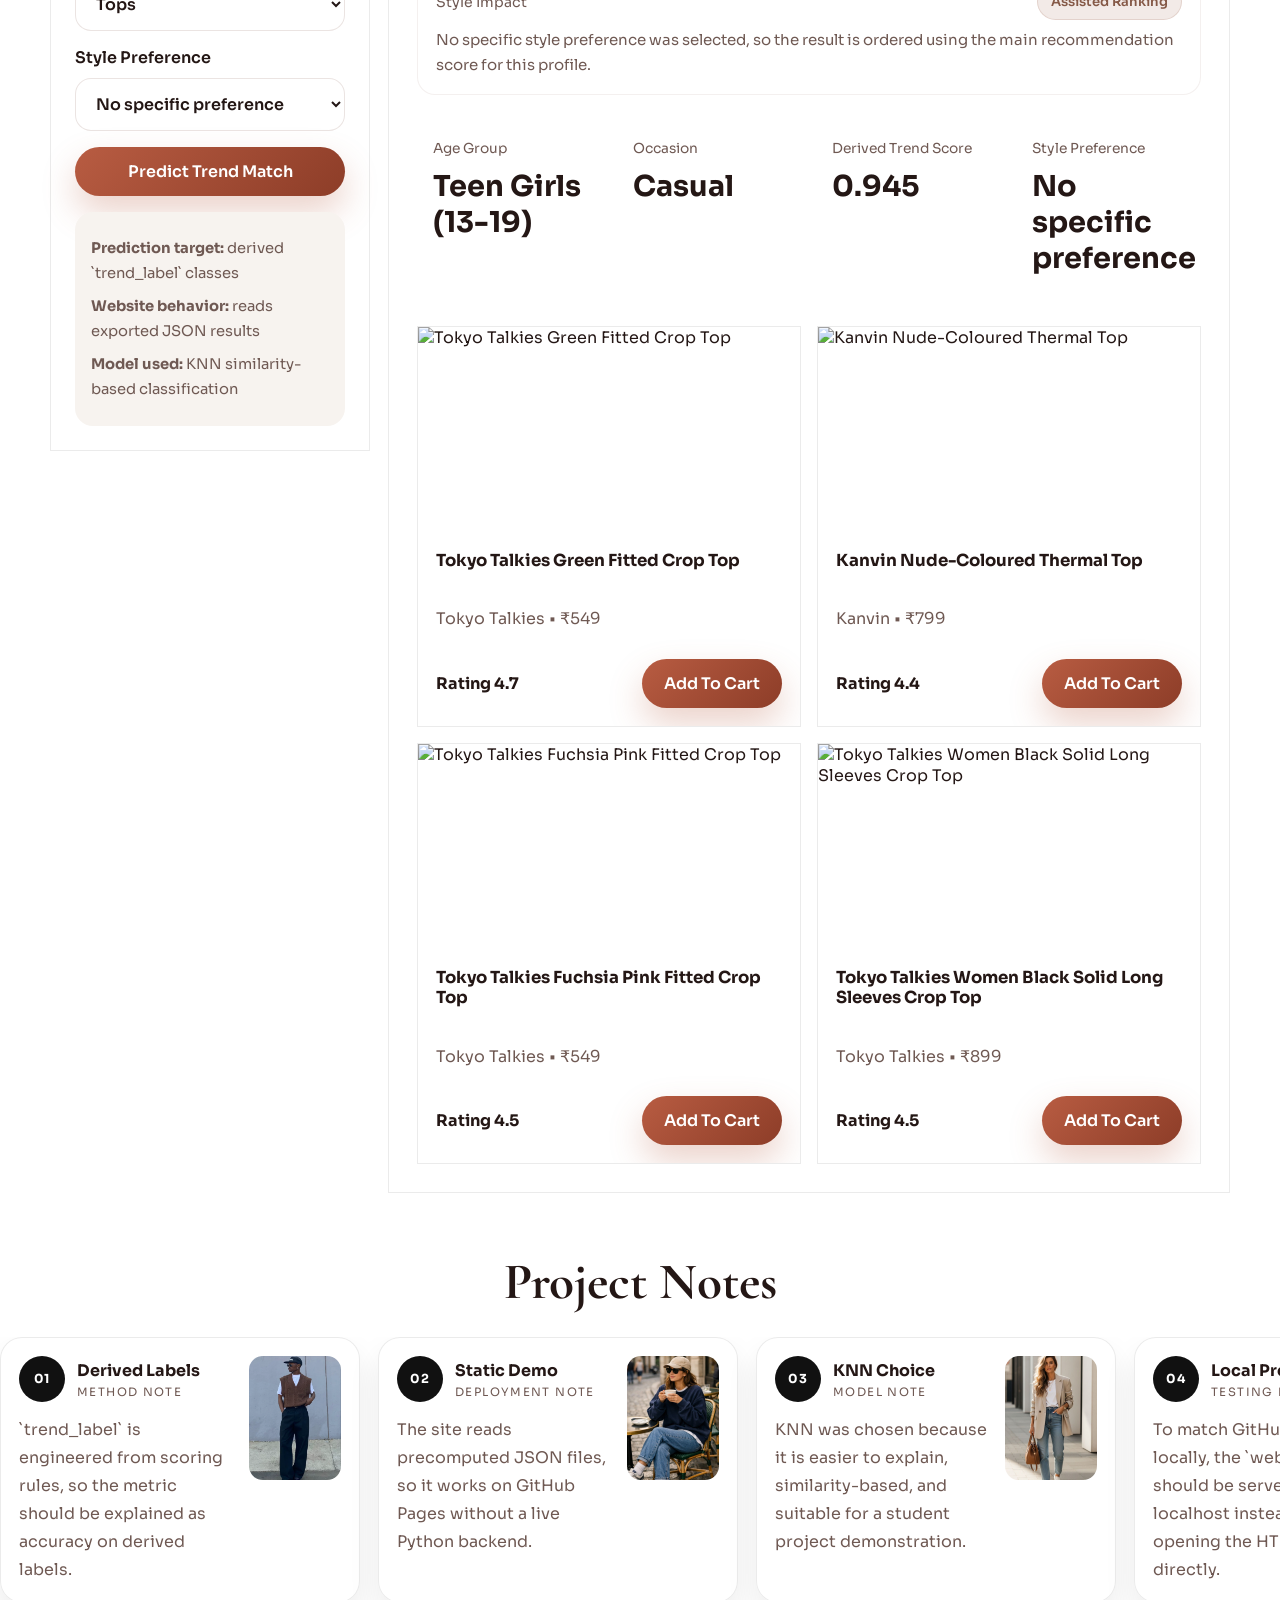
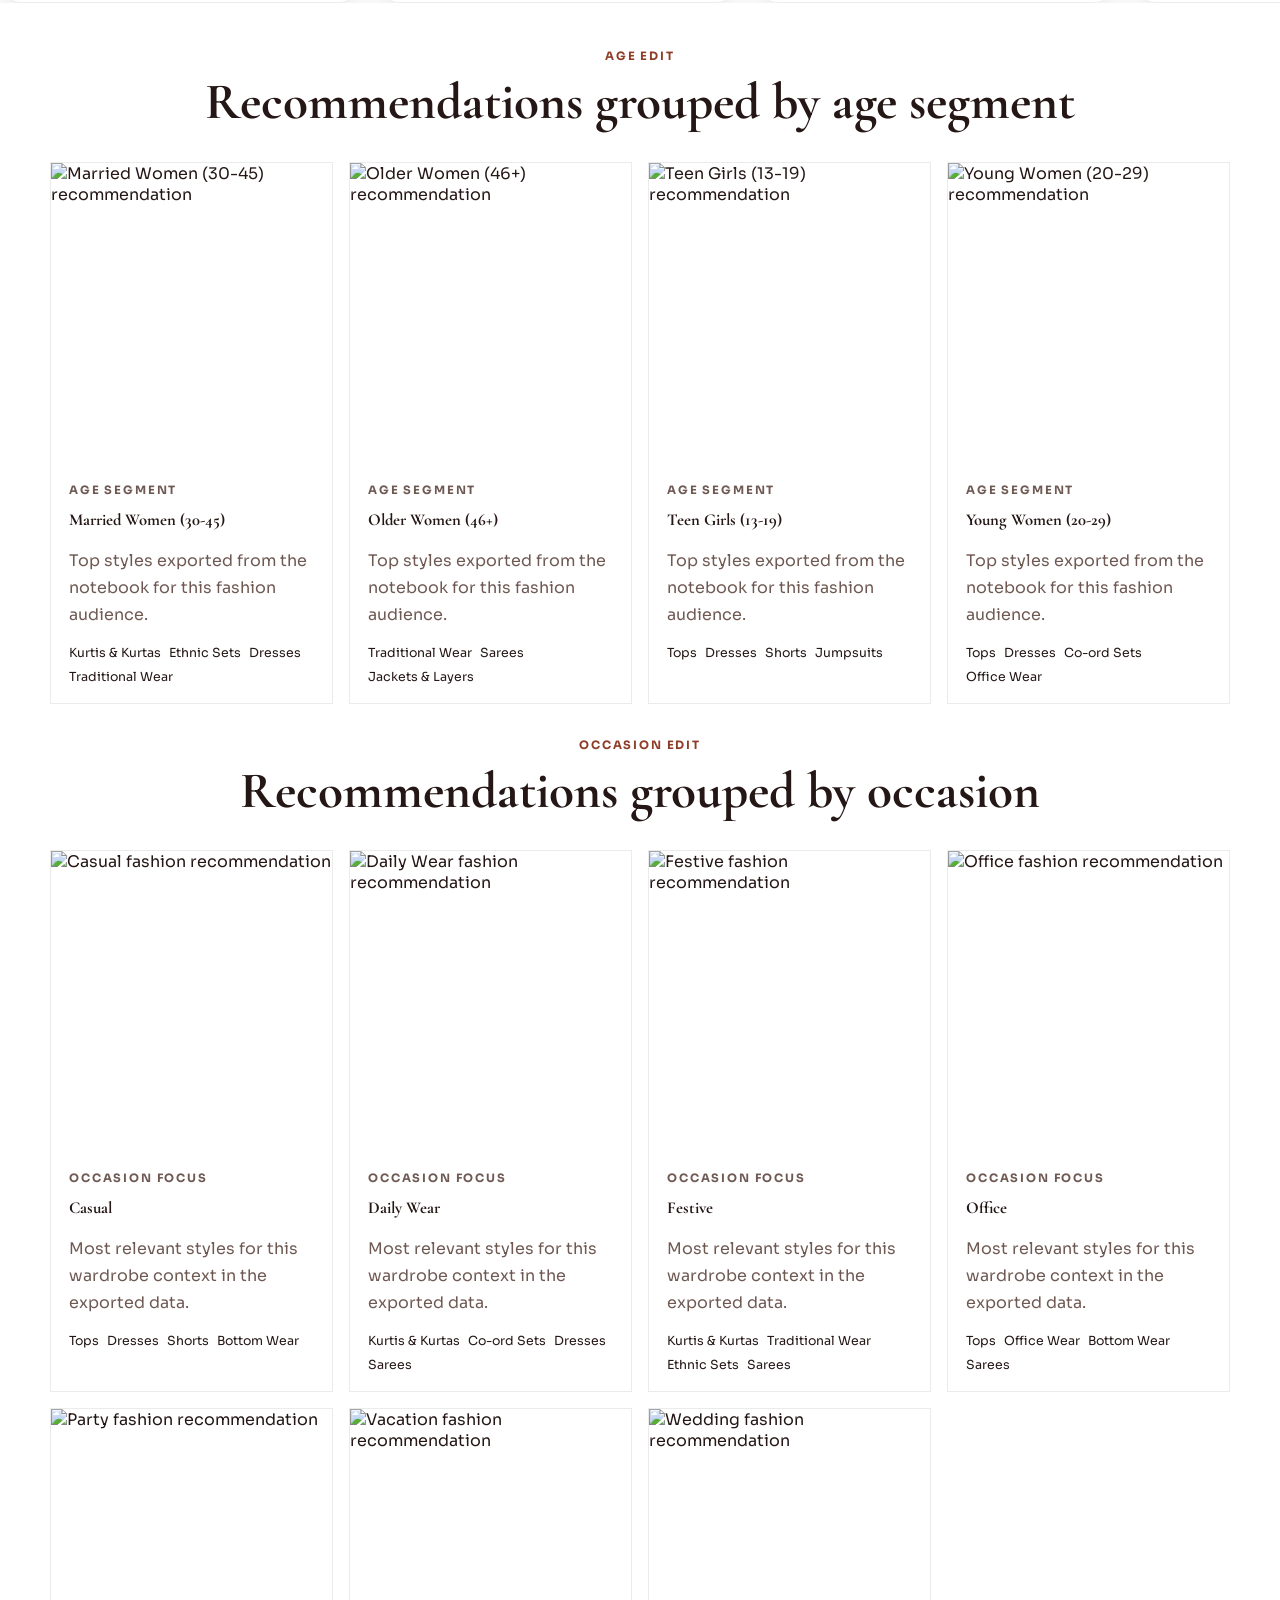
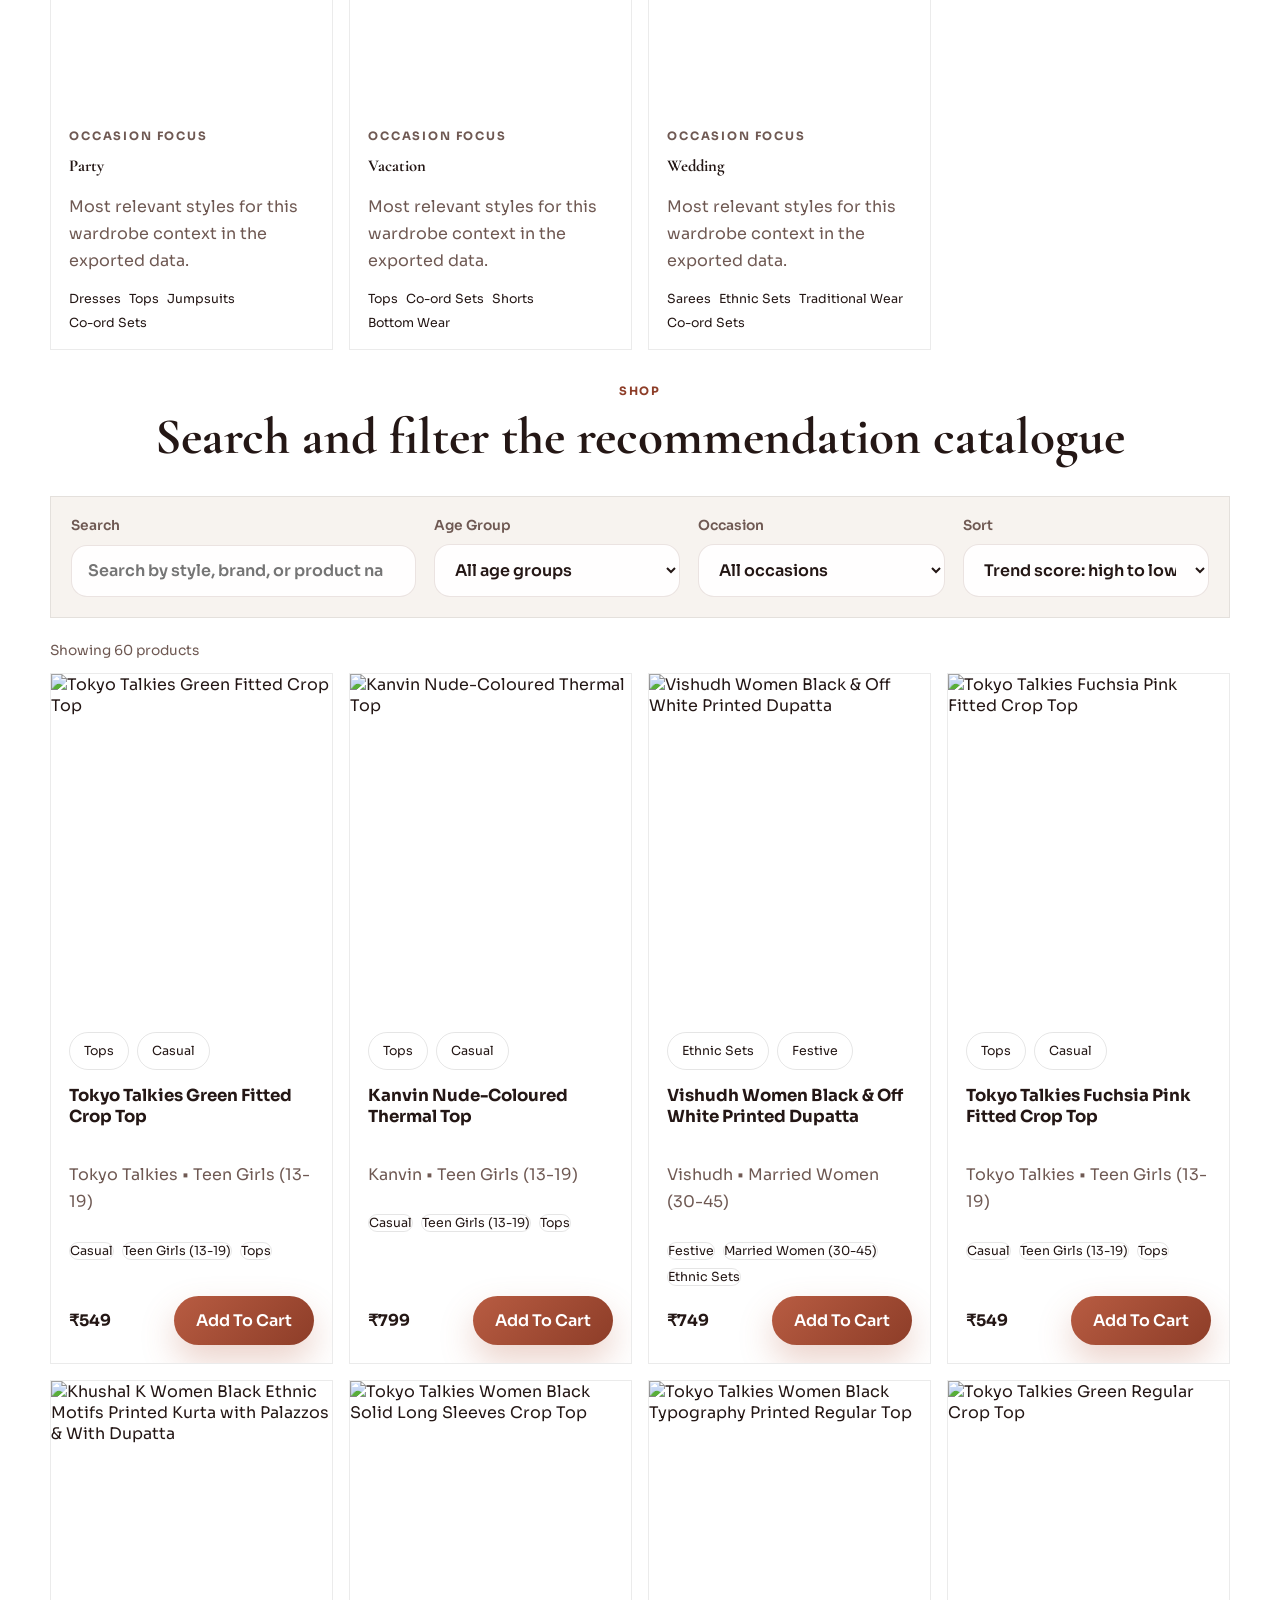
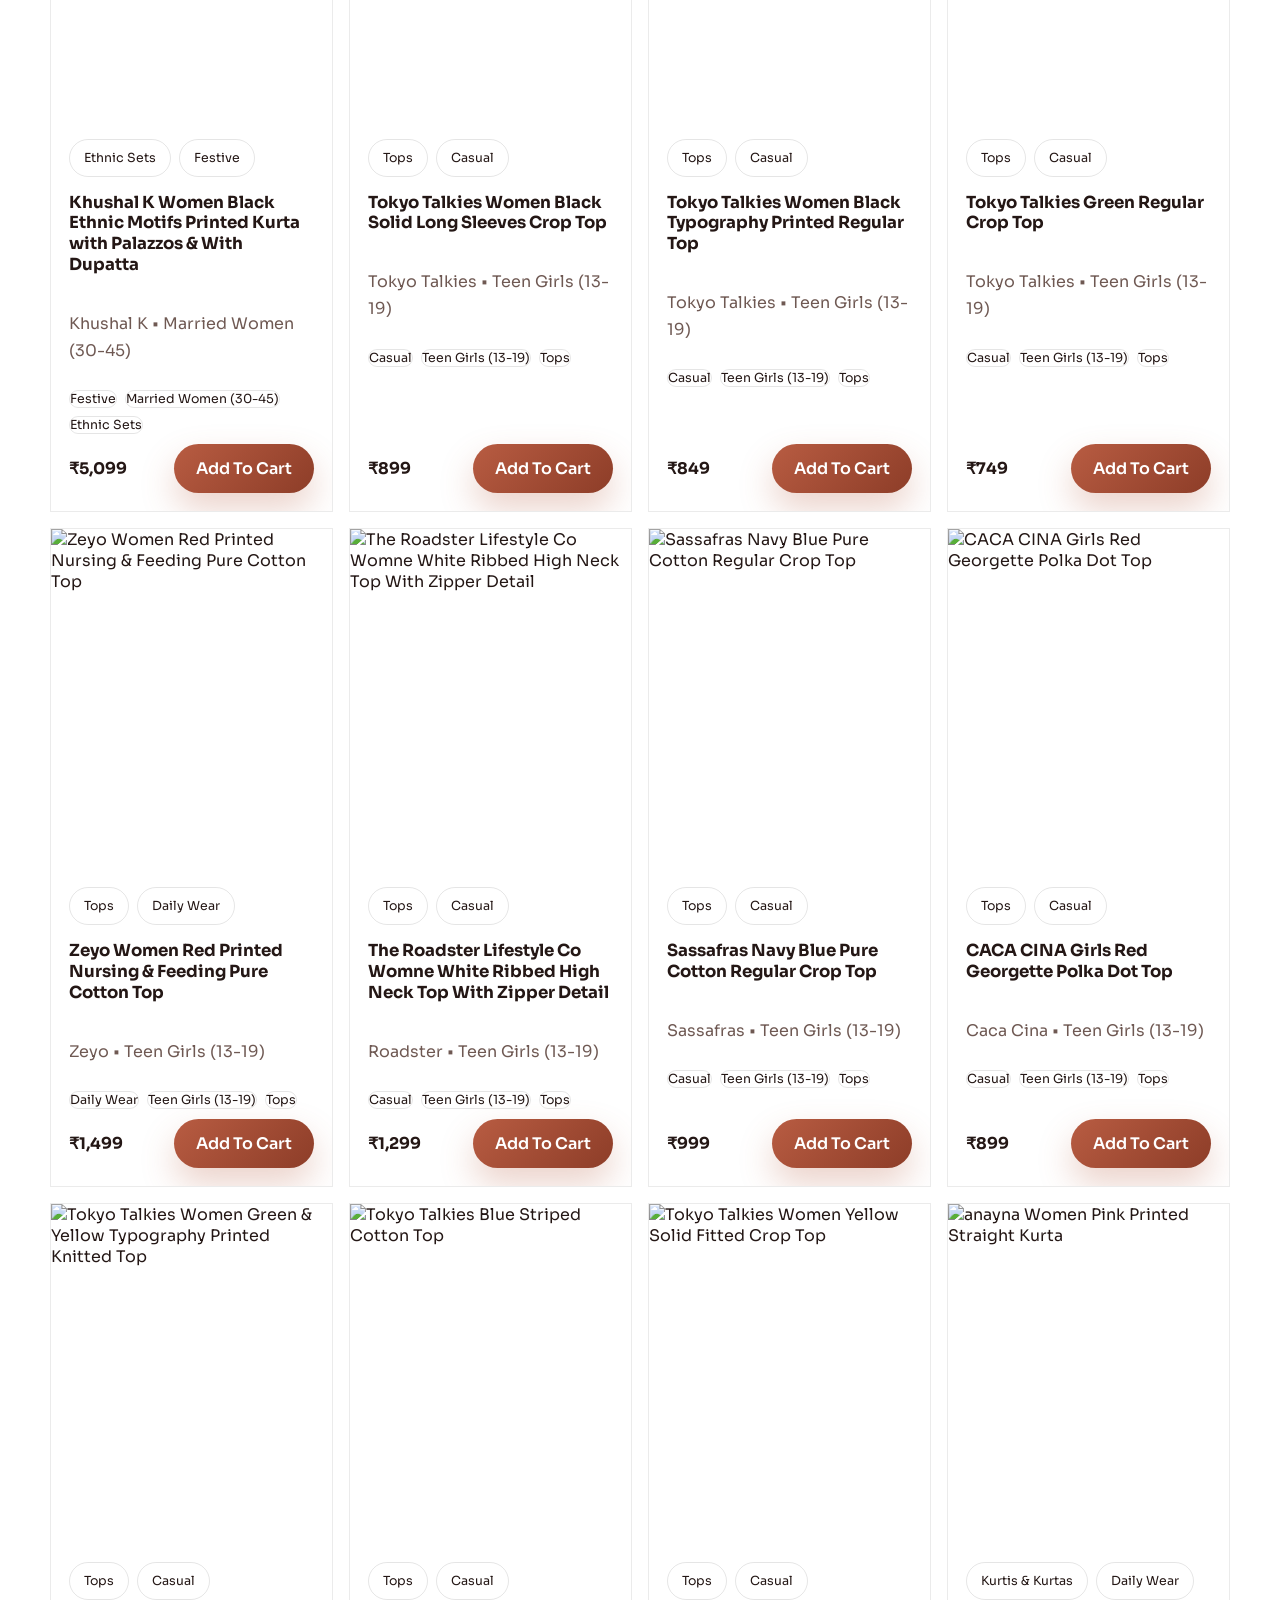
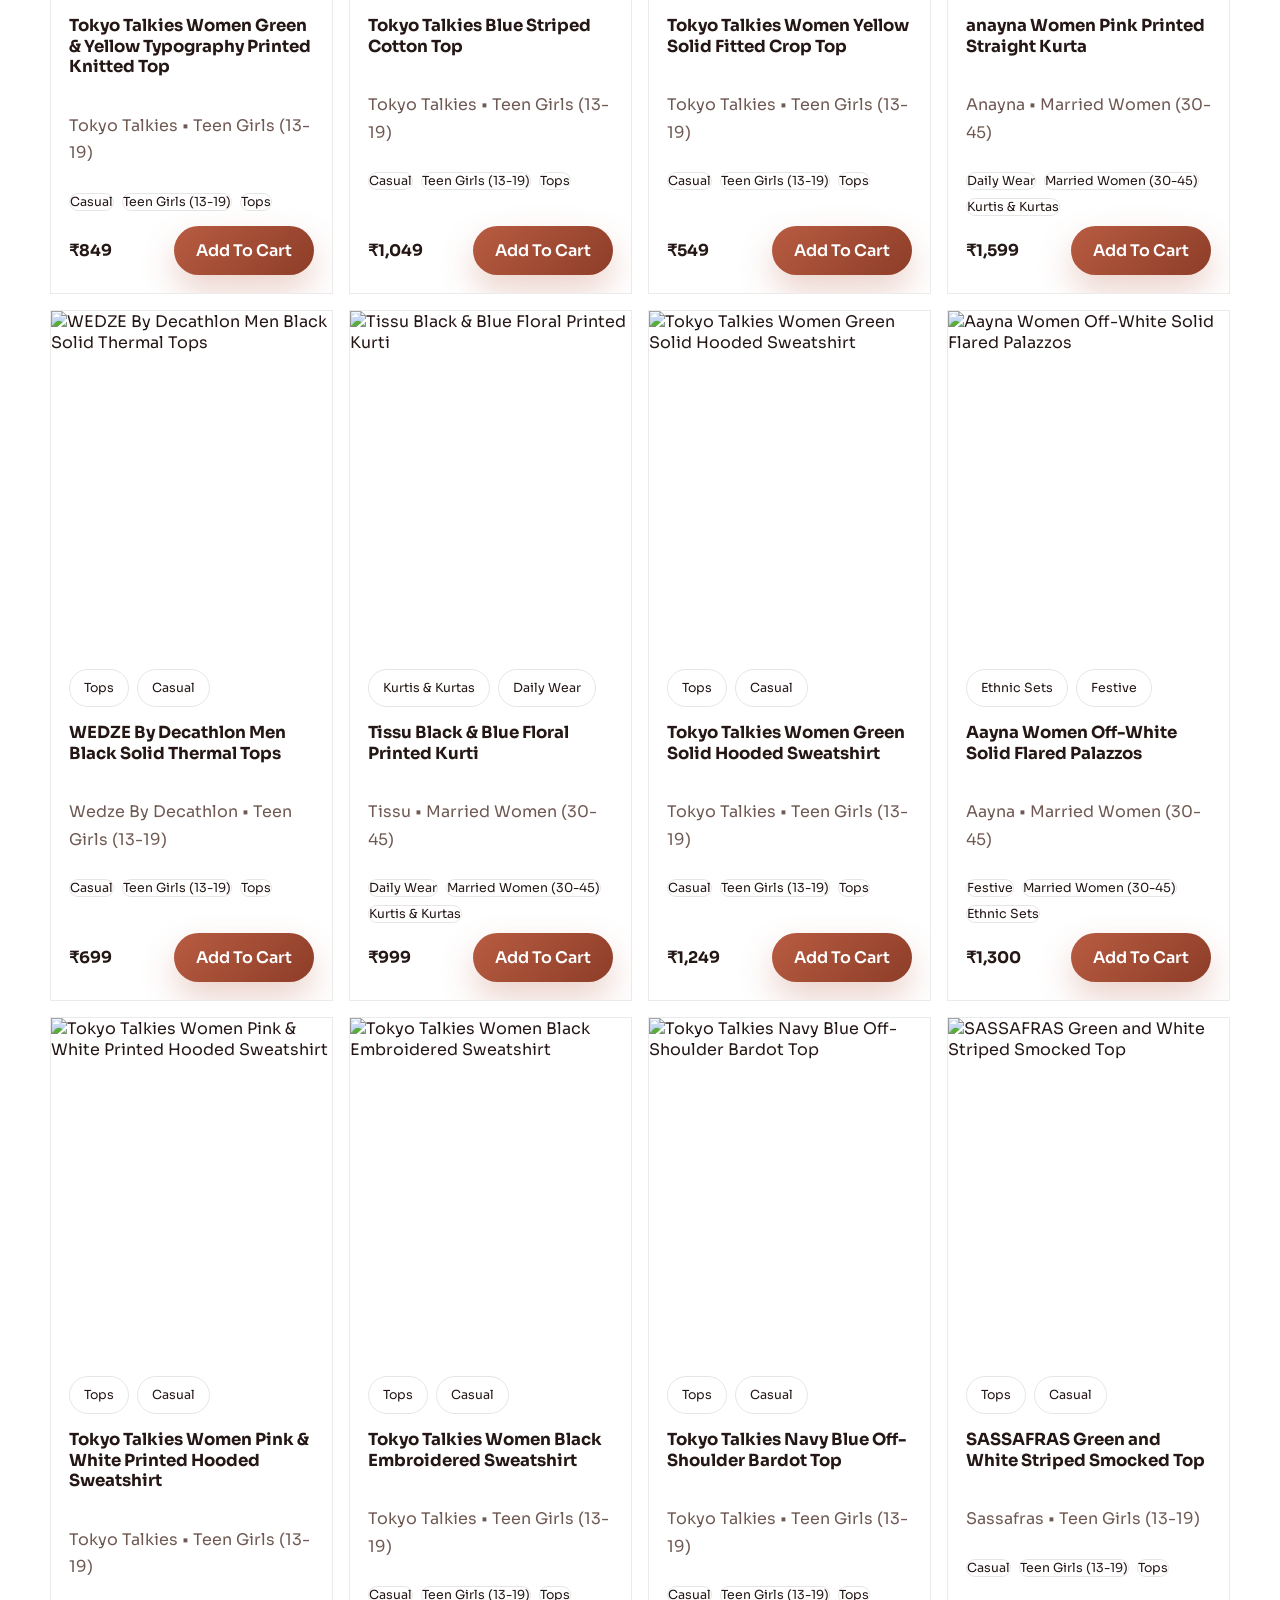
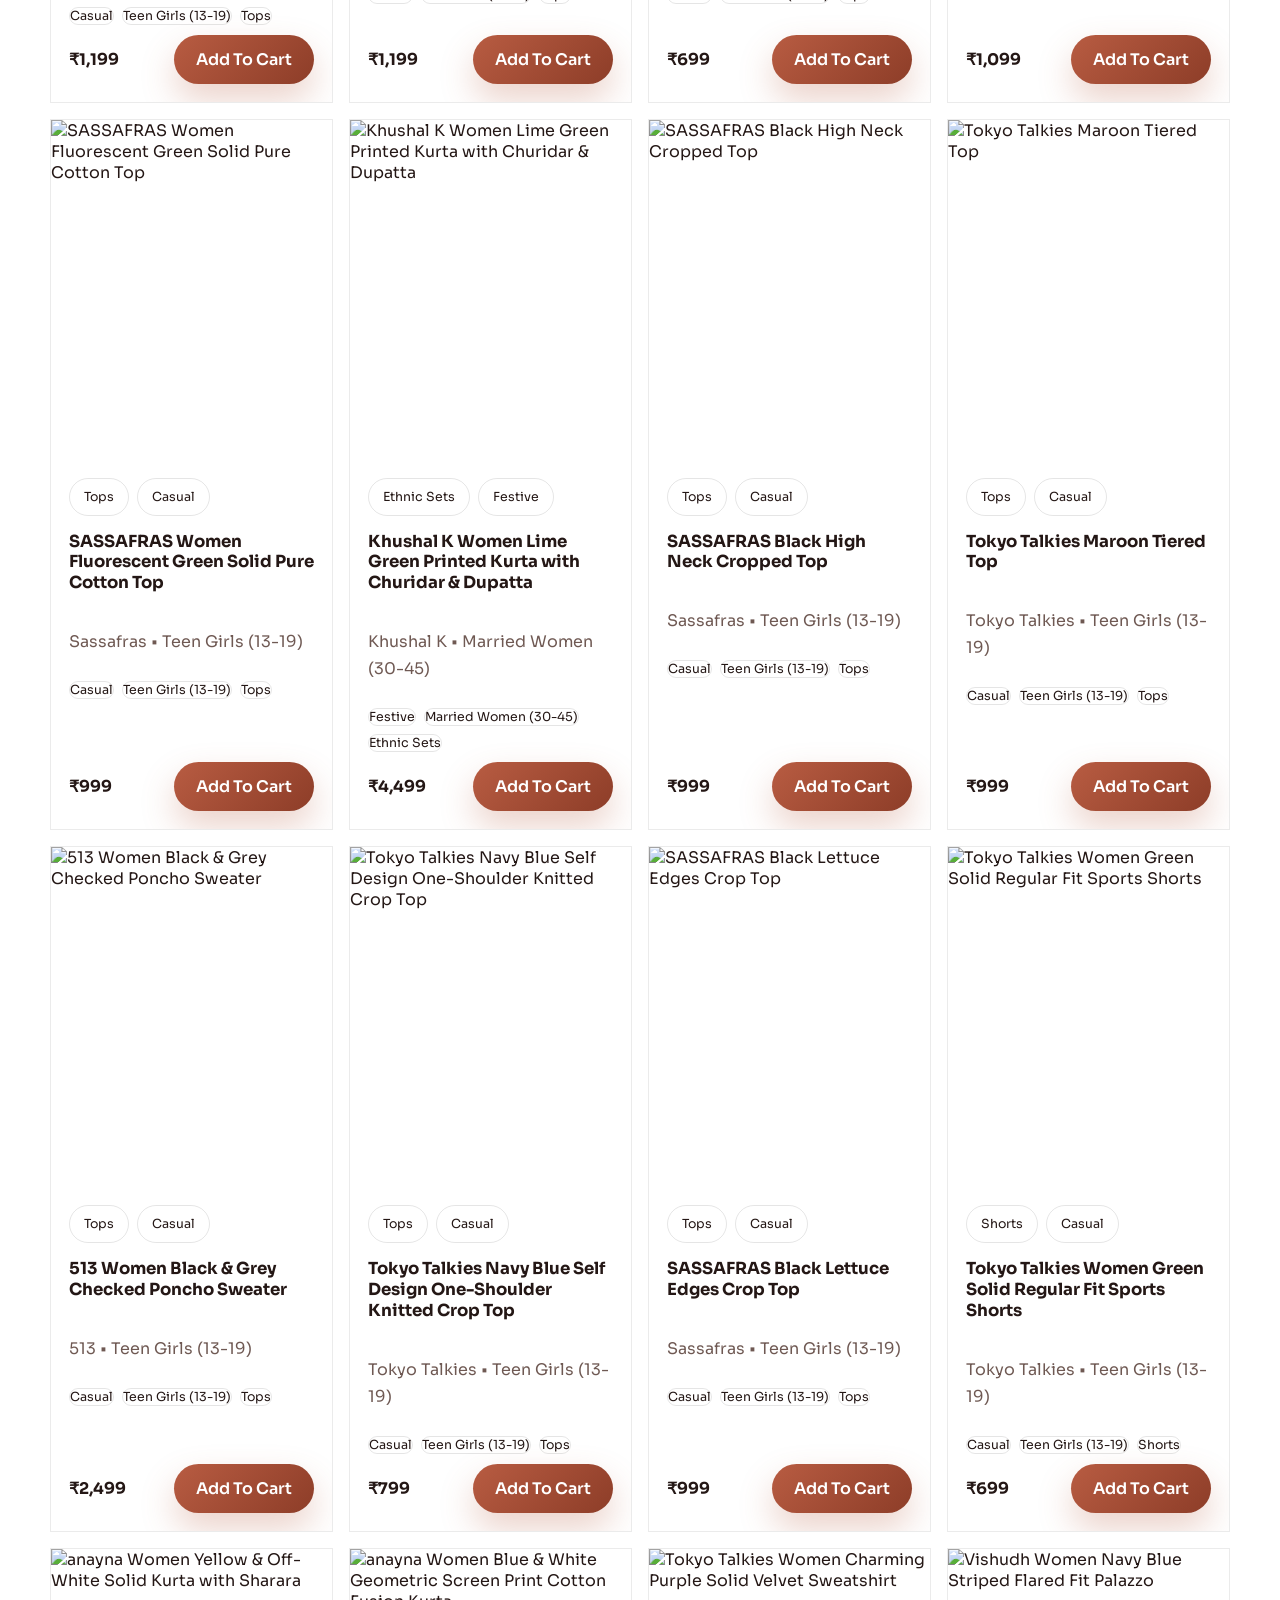
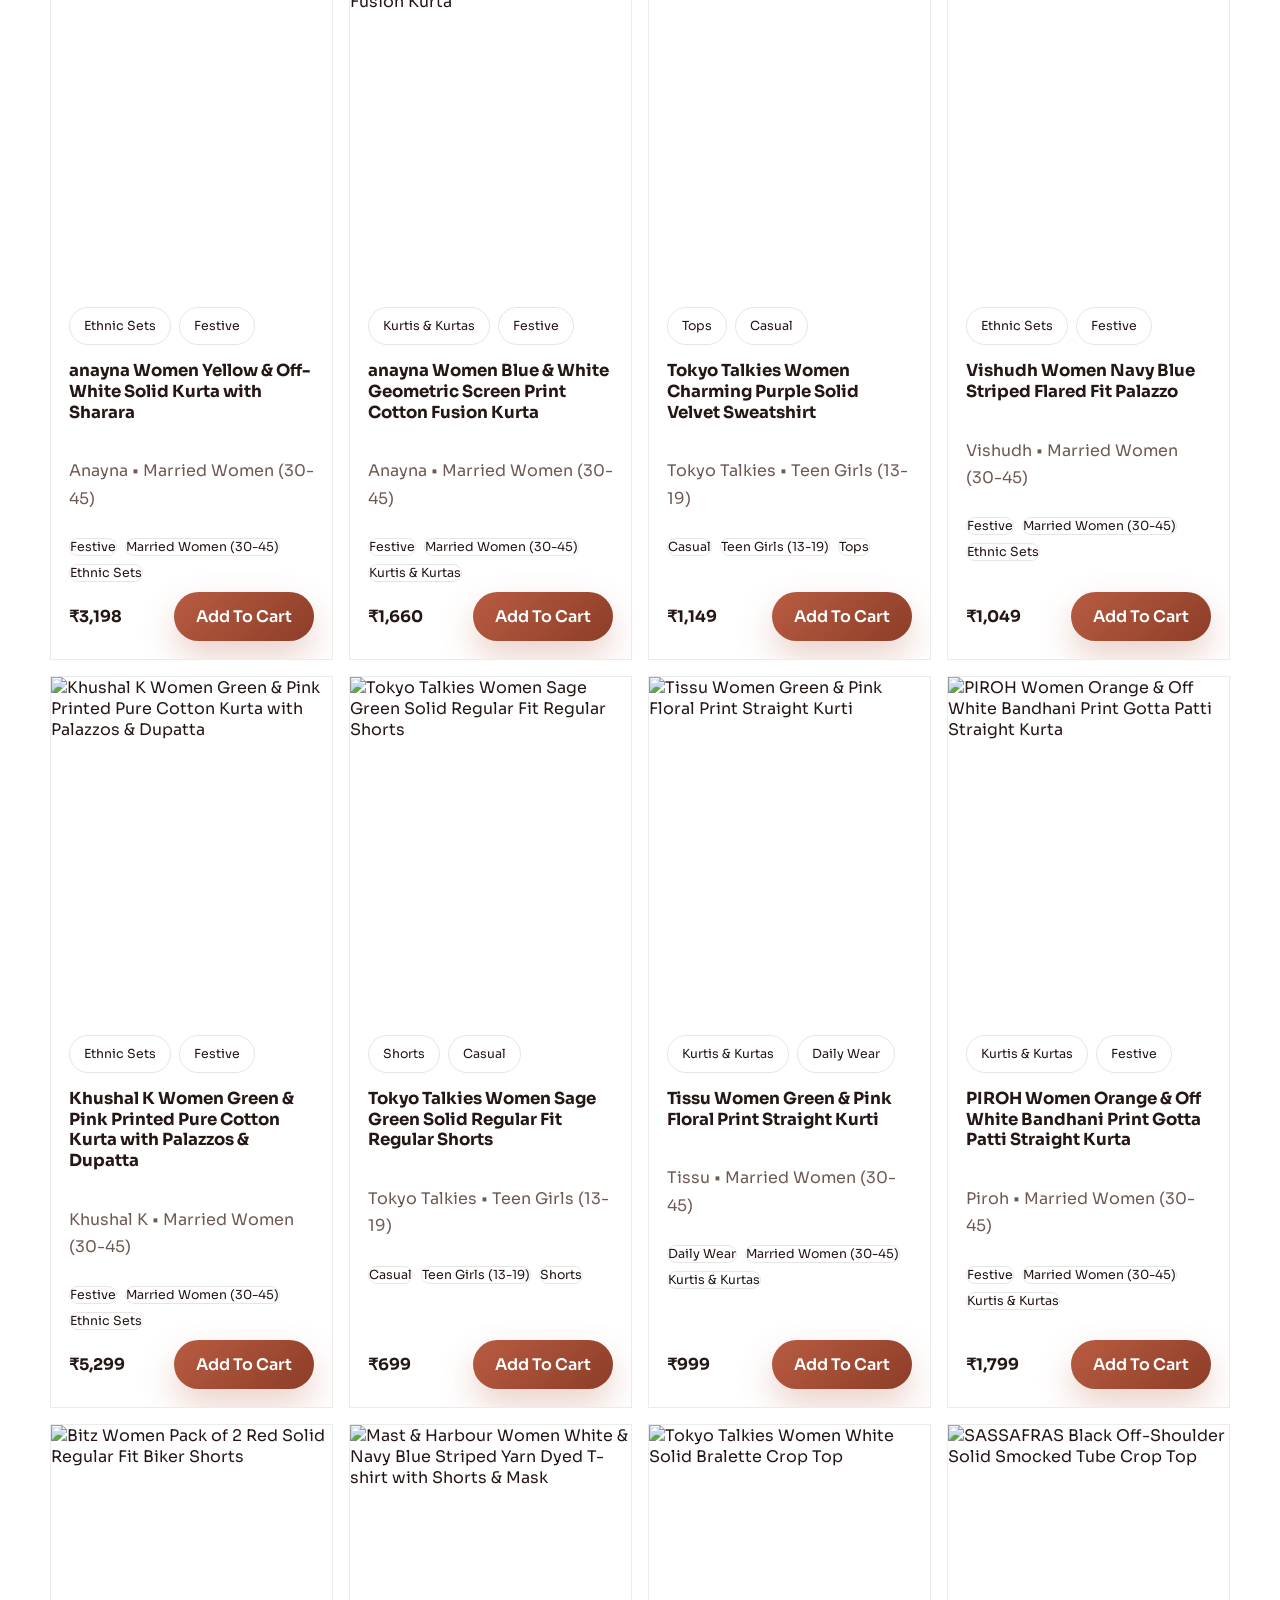
==== commit 2f50bc29: "Add compact homepage fashion assistant" ====
--- a/web/index.html
+++ b/web/index.html
@@ -432,6 +432,55 @@
     </div>
   </footer>
 
+  <button
+    class="chatbot-launcher"
+    id="chatbotLauncher"
+    type="button"
+    aria-expanded="false"
+    aria-controls="chatbotPanel"
+  >
+    Style Help
+  </button>
+
+  <aside class="chatbot-panel" id="chatbotPanel" hidden>
+    <div class="chatbot-header">
+      <div>
+        <p class="chatbot-kicker">Quick Help</p>
+        <h3>Fashion Assistant</h3>
+      </div>
+      <button class="chatbot-clear" id="chatbotClear" type="button">Clear</button>
+    </div>
+
+    <div class="chatbot-messages" id="chatbotMessages">
+      <article class="chatbot-message chatbot-message-assistant">
+        <p>
+          Hi, I can help with college, office, party, wedding, and colour-based outfit suggestions.
+        </p>
+      </article>
+    </div>
+
+    <div class="chatbot-quick-actions" id="chatbotQuickActions">
+      <button type="button" data-prompt="Suggest college wear">College wear</button>
+      <button type="button" data-prompt="Suggest party wear">Party wear</button>
+      <button type="button" data-prompt="Suggest office outfits">Office outfits</button>
+      <button type="button" data-prompt="Suggest wedding outfits">Wedding outfits</button>
+      <button type="button" data-prompt="Soft neutrals">Soft neutrals</button>
+      <button type="button" data-prompt="Bold colours">Bold colours</button>
+    </div>
+
+    <div class="chatbot-typing" id="chatbotTyping" hidden>Thinking...</div>
+
+    <form class="chatbot-form" id="chatbotForm">
+      <input
+        id="chatbotInput"
+        type="text"
+        placeholder="Ask for a simple styling suggestion"
+        autocomplete="off"
+      >
+      <button class="chatbot-send" type="submit">Send</button>
+    </form>
+  </aside>
+
   <script src="app.js"></script>
 </body>
 </html>
--- a/web/styles.css
+++ b/web/styles.css
@@ -258,6 +258,167 @@
   transition: background 0.25s ease, transform 0.25s ease;
 }
 
+.chatbot-launcher {
+  position: fixed;
+  right: 24px;
+  bottom: 24px;
+  z-index: 30;
+  display: inline-flex;
+  align-items: center;
+  justify-content: center;
+  padding: 10px 14px;
+  border: 0;
+  border-radius: 999px;
+  background: #121212;
+  color: #fff;
+  font-family: inherit;
+  font-size: 0.72rem;
+  font-weight: 600;
+  letter-spacing: 0.06em;
+  text-transform: uppercase;
+  box-shadow: 0 10px 22px rgba(0, 0, 0, 0.12);
+  cursor: pointer;
+}
+
+.chatbot-panel {
+  position: fixed;
+  right: 24px;
+  bottom: 82px;
+  z-index: 30;
+  width: min(320px, calc(100vw - 32px));
+  height: min(448px, calc(100vh - 110px));
+  display: grid;
+  grid-template-rows: auto minmax(0, 1fr) auto auto;
+  gap: 10px;
+  padding: 14px;
+  border-radius: 22px;
+  background: rgba(255, 255, 255, 0.96);
+  border: 1px solid rgba(0, 0, 0, 0.08);
+  box-shadow: 0 18px 40px rgba(0, 0, 0, 0.1);
+  backdrop-filter: blur(12px);
+  overflow: hidden;
+}
+
+.chatbot-header {
+  display: flex;
+  align-items: start;
+  justify-content: space-between;
+  gap: 12px;
+}
+
+.chatbot-kicker {
+  margin: 0 0 6px;
+  font-size: 0.7rem;
+  letter-spacing: 0.18em;
+  text-transform: uppercase;
+  color: var(--accent-dark);
+  font-weight: 700;
+}
+
+.chatbot-header h3 {
+  margin: 0;
+  font-family: "Cormorant Garamond", "Iowan Old Style", "Palatino Linotype", serif;
+  font-size: 1.5rem;
+  line-height: 0.95;
+}
+
+.chatbot-clear,
+.chatbot-quick-actions button,
+.chatbot-send {
+  font-family: inherit;
+  cursor: pointer;
+}
+
+.chatbot-clear {
+  border: 1px solid rgba(111, 66, 53, 0.12);
+  background: rgba(255, 255, 255, 0.92);
+  color: var(--text);
+  border-radius: 999px;
+  padding: 7px 11px;
+  font-size: 0.74rem;
+  font-weight: 600;
+}
+
+.chatbot-messages {
+  display: grid;
+  gap: 7px;
+  min-height: 0;
+  overflow-y: auto;
+  padding-right: 4px;
+}
+
+.chatbot-message {
+  max-width: 88%;
+  padding: 10px 12px;
+  border-radius: 16px;
+}
+
+.chatbot-message p {
+  margin: 0;
+  color: var(--muted);
+  line-height: 1.5;
+  font-size: 0.86rem;
+}
+
+.chatbot-message-assistant {
+  background: rgba(247, 240, 233, 0.96);
+  border: 1px solid rgba(111, 66, 53, 0.08);
+}
+
+.chatbot-message-user {
+  margin-left: auto;
+  background: linear-gradient(135deg, var(--accent), var(--accent-dark));
+}
+
+.chatbot-message-user p {
+  color: #fff;
+}
+
+.chatbot-quick-actions {
+  display: flex;
+  flex-wrap: wrap;
+  gap: 6px;
+}
+
+.chatbot-quick-actions button {
+  border: 1px solid rgba(111, 66, 53, 0.1);
+  background: rgba(255, 255, 255, 0.86);
+  color: var(--text);
+  border-radius: 999px;
+  padding: 7px 10px;
+  font-size: 0.72rem;
+  font-weight: 500;
+}
+
+.chatbot-typing {
+  color: var(--muted);
+  font-size: 0.76rem;
+}
+
+.chatbot-form {
+  display: grid;
+  grid-template-columns: minmax(0, 1fr) auto;
+  gap: 8px;
+  align-items: center;
+}
+
+.chatbot-form input {
+  min-width: 0;
+  margin: 0;
+  padding: 12px 14px;
+}
+
+.chatbot-send {
+  border: 0;
+  border-radius: 999px;
+  min-height: 42px;
+  padding: 0 13px;
+  background: #121212;
+  color: #fff;
+  font-size: 0.76rem;
+  font-weight: 600;
+}
+
 .pagination-bar.active {
   background: #111;
   transform: scaleX(1.05);
@@ -1923,4 +2084,32 @@
   body[data-page="home"] .home-social-links {
     gap: 8px;
   }
-}
+
+  .chatbot-launcher {
+    right: 16px;
+    bottom: 16px;
+    padding: 10px 13px;
+    font-size: 0.7rem;
+  }
+
+  .chatbot-panel {
+    right: 10px;
+    left: 10px;
+    bottom: 72px;
+    width: auto;
+    height: min(440px, calc(100vh - 96px));
+    padding: 14px;
+  }
+
+  .chatbot-header {
+    align-items: center;
+  }
+
+  .chatbot-form {
+    grid-template-columns: 1fr;
+  }
+
+  .chatbot-send {
+    min-height: 42px;
+  }
+}
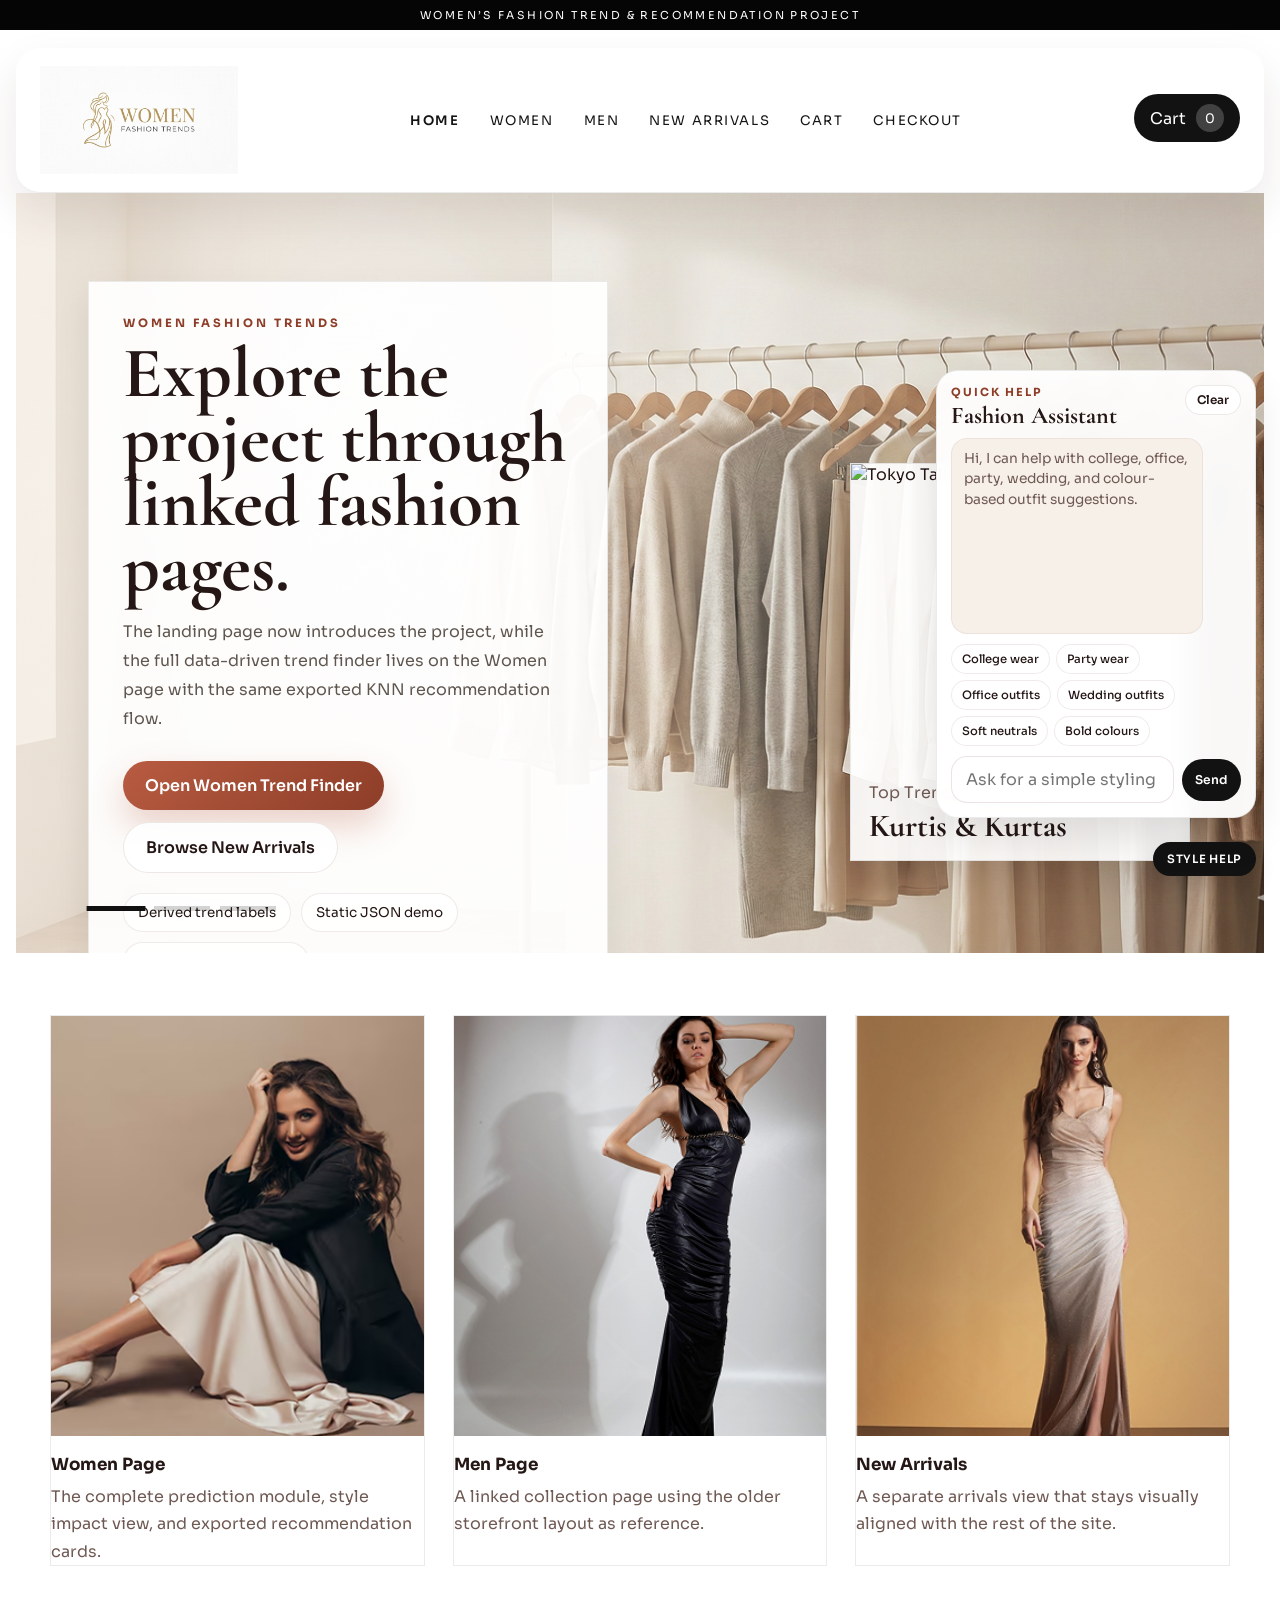
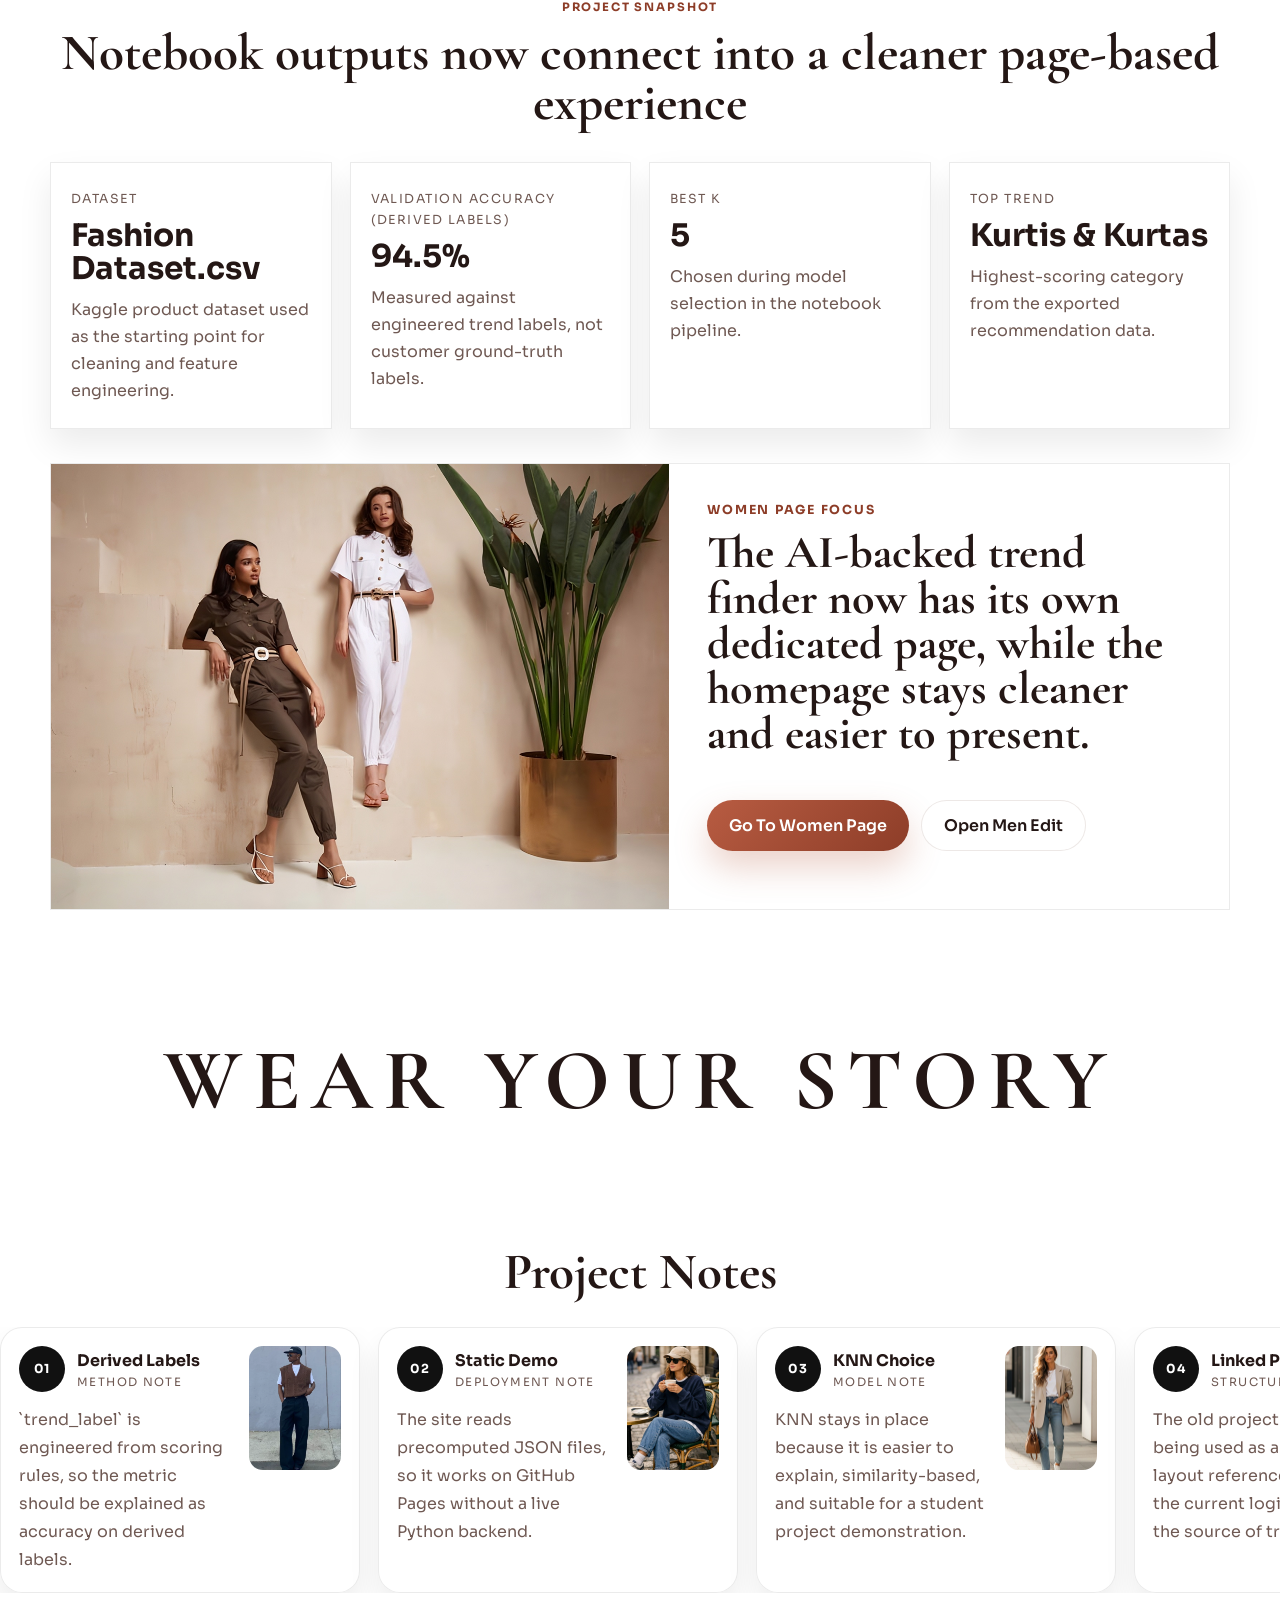
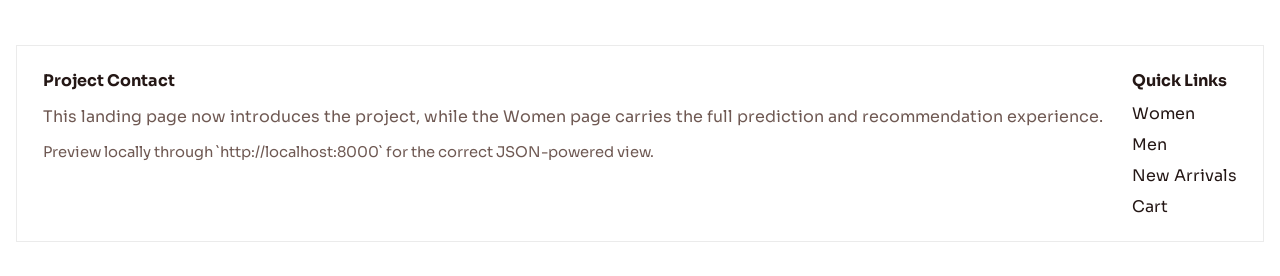
==== commit c3e21146: "Refactor site into linked fashion pages" ====
--- a/web/index.html
+++ b/web/index.html
@@ -19,7 +19,7 @@
 <body data-page="home">
   <div class="page-glow page-glow-left"></div>
   <div class="page-glow page-glow-right"></div>
-  <div class="home-topbar">Women’s fashion trend & recommendation results</div>
+  <div class="home-topbar">Women’s fashion trend & recommendation project</div>
 
   <header class="site-header">
     <a class="brand" href="./index.html">
@@ -27,10 +27,10 @@
     </a>
 
     <nav class="site-nav">
-      <a href="#discover">Discover</a>
-      <a href="#age-edit">Age Edit</a>
-      <a href="#occasion-edit">Occasion Edit</a>
-      <a href="#shop">Shop</a>
+      <a href="./index.html" aria-current="page">Home</a>
+      <a href="./women.html">Women</a>
+      <a href="./men.html">Men</a>
+      <a href="./new-arrival.html">New Arrivals</a>
       <a href="./cart.html">Cart</a>
       <a href="./checkout.html">Checkout</a>
     </nav>
@@ -52,19 +52,18 @@
 
       <div class="home-hero-content-box reveal">
         <p class="home-hero-brand">Women Fashion Trends</p>
-        <h1> We present to you .</h1>
+        <h1>Explore the project through linked fashion pages.</h1>
         <p class="home-hero-description">
-          This homepage keeps the same exported KNN recommendation feature, but it is now presented
-          with the visual structure and editorial feel of the older fashion website you shared.
+          The landing page now introduces the project, while the full data-driven trend finder lives on the Women page with the same exported KNN recommendation flow.
         </p>
         <div class="hero-actions home-hero-actions">
-          <a class="button button-primary" href="#discover">See Trend Match</a>
-          <a class="button button-secondary" href="#shop">Shop Recommendations</a>
+          <a class="button button-primary" href="./women.html#discover">Open Women Trend Finder</a>
+          <a class="button button-secondary" href="./new-arrival.html">Browse New Arrivals</a>
         </div>
         <div class="hero-tags home-hero-tags">
           <span>Derived trend labels</span>
           <span>Static JSON demo</span>
-          <span>Age and occasion filters</span>
+          <span>Linked multi-page flow</span>
         </div>
         <div class="runtime-notice" id="runtimeNotice" hidden></div>
       </div>
@@ -90,42 +89,42 @@
 
     <section class="section home-editorial-section reveal">
       <div class="grid-3 home-grid-3">
-        <article class="home-editorial-card">
+        <a class="home-editorial-card page-link-card" href="./women.html">
           <div class="product-img-wrapper">
-            <img src="assets/old-project/model1.png" alt="Soft tailoring editorial card">
+            <img src="assets/old-project/model1.png" alt="Women page preview">
           </div>
           <div class="product-info">
-            <h3>Soft Tailoring</h3>
-            <p class="price">Clean portrait styling inspired by the original storefront.</p>
-          </div>
-        </article>
-
-        <article class="home-editorial-card">
+            <h3>Women Page</h3>
+            <p class="price">The complete prediction module, style impact view, and exported recommendation cards.</p>
+          </div>
+        </a>
+
+        <a class="home-editorial-card page-link-card" href="./men.html">
           <div class="product-img-wrapper">
-            <img src="assets/old-project/model2.png" alt="Neutral edit editorial card">
+            <img src="assets/old-project/model2.png" alt="Men page preview">
           </div>
           <div class="product-info">
-            <h3>Neutral Edit</h3>
-            <p class="price">Warm studio tones and elevated basics across the homepage.</p>
-          </div>
-        </article>
-
-        <article class="home-editorial-card">
+            <h3>Men Page</h3>
+            <p class="price">A linked collection page using the older storefront layout as reference.</p>
+          </div>
+        </a>
+
+        <a class="home-editorial-card page-link-card" href="./new-arrival.html">
           <div class="product-img-wrapper">
-            <img src="assets/old-project/model3.png" alt="Monochrome editorial card">
+            <img src="assets/old-project/model3.png" alt="New arrivals page preview">
           </div>
           <div class="product-info">
-            <h3>Statement Contrast</h3>
-            <p class="price">Sharper fashion imagery while the recommendation system stays intact.</p>
-          </div>
-        </article>
+            <h3>New Arrivals</h3>
+            <p class="price">A separate arrivals view that stays visually aligned with the rest of the site.</p>
+          </div>
+        </a>
       </div>
     </section>
 
     <section class="section reveal">
       <div class="products-header home-products-header">
         <p class="eyebrow">Project Snapshot</p>
-        <h2>Notebook outputs translated into a storefront-style layout</h2>
+        <h2>Notebook outputs now connect into a cleaner page-based experience</h2>
       </div>
 
       <div class="home-metric-grid">
@@ -156,108 +155,18 @@
       <div class="featured-banner home-featured-banner">
         <img src="assets/old-project/feature.png" alt="Feature banner" class="featured-banner-img">
         <div class="featured-box home-featured-box">
-          <p class="cloth-name">Recommendation Feature</p>
-          <h2>The website looks like the older fashion storefront, while still using the same exported KNN recommendation flow.</h2>
+          <p class="cloth-name">Women Page Focus</p>
+          <h2>The AI-backed trend finder now has its own dedicated page, while the homepage stays cleaner and easier to present.</h2>
           <div class="hero-actions">
-            <a class="button button-primary" href="#discover">Try Trend Match</a>
-            <a class="button button-secondary" href="#shop">Browse Results</a>
-          </div>
-        </div>
-      </div>
-    </section>
-
-    <section class="section reveal">
-      <div class="products-header home-products-header">
-        <p class="eyebrow">Trending Section</p>
-        <h2>Recommended products from the export</h2>
-      </div>
-      <div class="product-grid featured-grid home-old-grid" id="featuredGrid"></div>
+            <a class="button button-primary" href="./women.html#discover">Go To Women Page</a>
+            <a class="button button-secondary" href="./men.html">Open Men Edit</a>
+          </div>
+        </div>
+      </div>
     </section>
 
     <section class="big-text-section reveal">
       <h2>WEAR YOUR STORY</h2>
-    </section>
-
-    <section class="section reveal" id="discover">
-      <div class="products-header home-products-header">
-        <p class="eyebrow">Trend Finder</p>
-        <h2>Choose age group and occasion to see the closest recommendation match</h2>
-      </div>
-
-      <div class="discover-layout home-discover-layout">
-        <form class="selector-card home-selector-card" id="profileForm">
-          <label>
-            Age Group
-            <select id="ageSelect"></select>
-          </label>
-
-          <label>
-            Occasion
-            <select id="occasionSelect"></select>
-          </label>
-
-          <label>
-            Clothing Category
-            <select id="categorySelect"></select>
-          </label>
-
-          <label>
-            Style Preference
-            <select id="stylePreference"></select>
-          </label>
-
-          <button class="button button-primary" type="submit">Predict Trend Match</button>
-
-          <div class="selector-notes home-selector-notes">
-            <p><strong>Prediction target:</strong> derived `trend_label` classes</p>
-            <p><strong>Website behavior:</strong> reads exported JSON results</p>
-            <p><strong>Model used:</strong> KNN similarity-based classification</p>
-          </div>
-        </form>
-
-        <article class="result-card home-result-card">
-          <div class="result-topline">
-            <span>Recommended Style</span>
-            <span class="pill" id="resultPill">High Trend</span>
-          </div>
-
-          <h3 id="resultCategory">Tops</h3>
-          <p id="resultSummary">
-            This recommendation comes from the exported notebook output for the selected profile.
-          </p>
-
-          <div class="style-impact" id="styleImpactBox">
-            <div class="style-impact-topline">
-              <span>Style Impact</span>
-              <span class="style-impact-pill" id="resultImpactLabel">Partial Style Match</span>
-            </div>
-            <p id="resultImpactNote">
-              Some of the top-ranked items align with the selected style preference, while the final order still reflects the overall recommendation score.
-            </p>
-          </div>
-
-          <div class="result-facts">
-            <div>
-              <span>Age Group</span>
-              <strong id="resultAge">Teen Girls (13-19)</strong>
-            </div>
-            <div>
-              <span>Occasion</span>
-              <strong id="resultOccasion">Casual</strong>
-            </div>
-            <div>
-              <span>Derived Trend Score</span>
-              <strong id="resultScore">0.90</strong>
-            </div>
-            <div>
-              <span>Style Preference</span>
-              <strong id="resultStyle">No specific preference</strong>
-            </div>
-          </div>
-
-          <div class="mini-grid" id="predictionProducts"></div>
-        </article>
-      </div>
     </section>
 
     <section class="review-section project-notes-section reveal">
@@ -301,7 +210,7 @@
                   <div class="stars">MODEL NOTE</div>
                 </div>
               </div>
-              <p class="review-text">KNN was chosen because it is easier to explain, similarity-based, and suitable for a student project demonstration.</p>
+              <p class="review-text">KNN stays in place because it is easier to explain, similarity-based, and suitable for a student project demonstration.</p>
             </div>
             <img src="assets/old-project/grid4img3.jpg" alt="Project note visual" class="bought-item-img">
           </article>
@@ -311,11 +220,11 @@
               <div class="review-header">
                 <div class="note-icon">04</div>
                 <div class="review-meta">
-                  <h4>Local Preview</h4>
-                  <div class="stars">TESTING NOTE</div>
-                </div>
-              </div>
-              <p class="review-text">To match GitHub Pages locally, the `web/` folder should be served through localhost instead of opening the HTML file directly.</p>
+                  <h4>Linked Pages</h4>
+                  <div class="stars">STRUCTURE NOTE</div>
+                </div>
+              </div>
+              <p class="review-text">The old project is only being used as a page-layout reference, while the current logic remains the source of truth.</p>
             </div>
             <img src="assets/old-project/grid4img4.webp" alt="Project note visual" class="bought-item-img">
           </article>
@@ -333,83 +242,8 @@
             </div>
             <img src="assets/old-project/grid4img1.webp" alt="Project note visual" class="bought-item-img">
           </article>
-
-          <article class="review-card project-note-card">
-            <div class="review-content">
-              <div class="review-header">
-                <div class="note-icon">02</div>
-                <div class="review-meta">
-                  <h4>Static Demo</h4>
-                  <div class="stars">DEPLOYMENT NOTE</div>
-                </div>
-              </div>
-              <p class="review-text">The site reads precomputed JSON files, so it works on GitHub Pages without a live Python backend.</p>
-            </div>
-            <img src="assets/old-project/grid4img2.jpg" alt="Project note visual" class="bought-item-img">
-          </article>
-        </div>
-      </div>
-    </section>
-
-    <section class="section reveal" id="age-edit">
-      <div class="products-header home-products-header">
-        <p class="eyebrow">Age Edit</p>
-        <h2>Recommendations grouped by age segment</h2>
-      </div>
-      <div class="showcase-grid home-old-grid" id="ageRecommendationGrid"></div>
-    </section>
-
-    <section class="section reveal" id="occasion-edit">
-      <div class="products-header home-products-header">
-        <p class="eyebrow">Occasion Edit</p>
-        <h2>Recommendations grouped by occasion</h2>
-      </div>
-      <div class="showcase-grid home-old-grid" id="occasionRecommendationGrid"></div>
-    </section>
-
-    <section class="section reveal" id="shop">
-      <div class="products-header home-products-header">
-        <p class="eyebrow">Shop</p>
-        <h2>Search and filter the recommendation catalogue</h2>
-      </div>
-
-      <div class="toolbar home-toolbar">
-        <label class="toolbar-field toolbar-search">
-          <span>Search</span>
-          <input id="searchInput" type="search" placeholder="Search by style, brand, or product name">
-        </label>
-
-        <label class="toolbar-field">
-          <span>Age Group</span>
-          <select id="ageFilter">
-            <option value="all">All age groups</option>
-          </select>
-        </label>
-
-        <label class="toolbar-field">
-          <span>Occasion</span>
-          <select id="occasionFilter">
-            <option value="all">All occasions</option>
-          </select>
-        </label>
-
-        <label class="toolbar-field">
-          <span>Sort</span>
-          <select id="sortFilter">
-            <option value="trend_desc">Trend score: high to low</option>
-            <option value="price_asc">Price: low to high</option>
-            <option value="price_desc">Price: high to low</option>
-            <option value="rating_desc">Rating: high to low</option>
-          </select>
-        </label>
-      </div>
-
-      <div class="section-meta" id="shopMeta">Showing 0 products</div>
-      <div class="product-grid home-old-grid" id="shopGrid"></div>
-    </section>
-
-    <section class="big-text-section reveal">
-      <h2>STYLE WITH CONTEXT</h2>
+        </div>
+      </div>
     </section>
   </main>
 
@@ -417,16 +251,16 @@
     <div class="home-footer-grid">
       <div class="home-footer-col">
         <h3>Project Contact</h3>
-        <p>This storefront-style homepage presents exported recommendation outputs from the notebook.</p>
+        <p>This landing page now introduces the project, while the Women page carries the full prediction and recommendation experience.</p>
         <p class="home-footer-small">Preview locally through `http://localhost:8000` for the correct JSON-powered view.</p>
       </div>
       <div class="home-footer-col">
         <h3>Quick Links</h3>
         <div class="home-social-links">
-          <a href="#discover">Trend Finder</a>
-          <a href="#age-edit">Age Edit</a>
-          <a href="#occasion-edit">Occasion Edit</a>
-          <a href="#shop">Shop</a>
+          <a href="./women.html">Women</a>
+          <a href="./men.html">Men</a>
+          <a href="./new-arrival.html">New Arrivals</a>
+          <a href="./cart.html">Cart</a>
         </div>
       </div>
     </div>
--- a/web/styles.css
+++ b/web/styles.css
@@ -430,6 +430,17 @@
   gap: 28px;
 }
 
+.page-link-card {
+  display: block;
+  color: inherit;
+  transition: transform 0.22s ease, box-shadow 0.22s ease;
+}
+
+.page-link-card:hover {
+  transform: translateY(-4px);
+  box-shadow: 0 14px 28px rgba(0, 0, 0, 0.08);
+}
+
 .home-editorial-section {
   padding-top: 8px;
 }
@@ -841,6 +852,11 @@
   color: var(--muted);
   font-size: 0.94rem;
   transition: color 0.2s ease;
+}
+
+.site-nav a[aria-current="page"] {
+  color: var(--text);
+  font-weight: 600;
 }
 
 .site-nav a:hover,
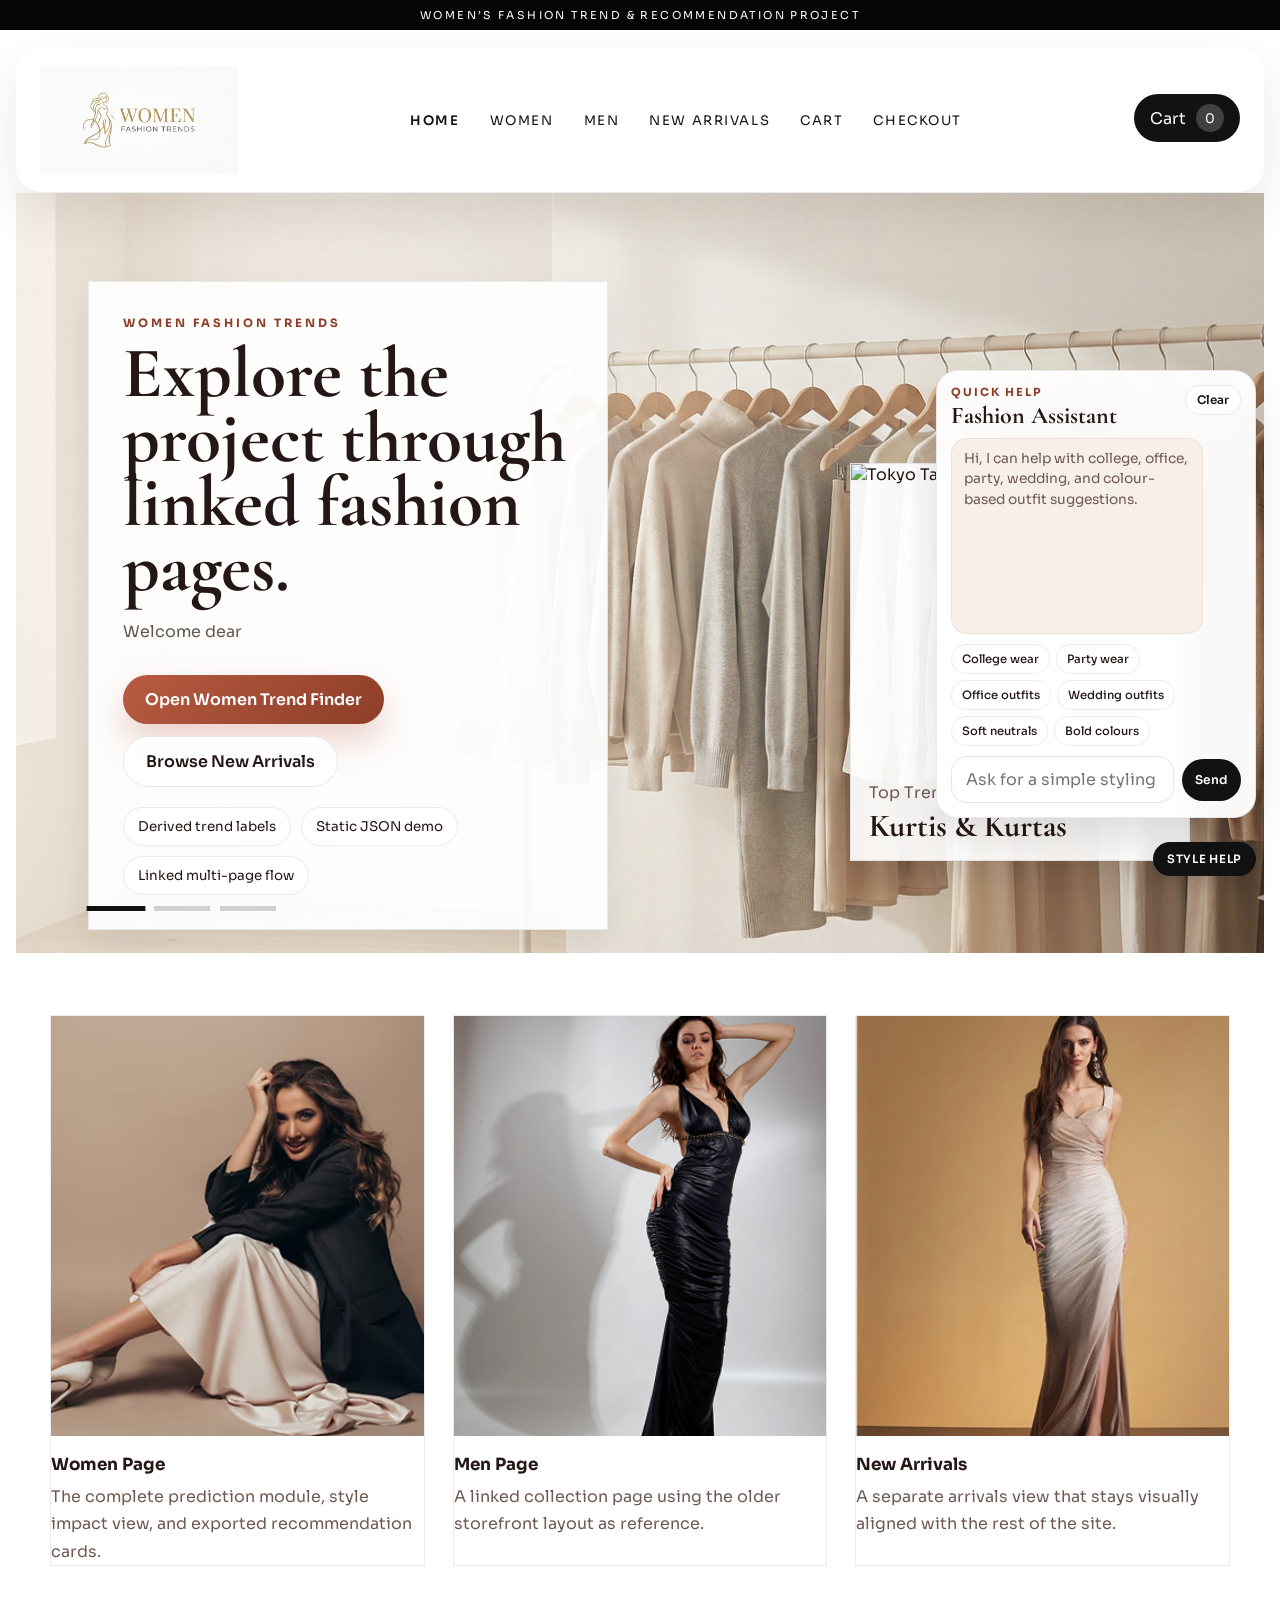
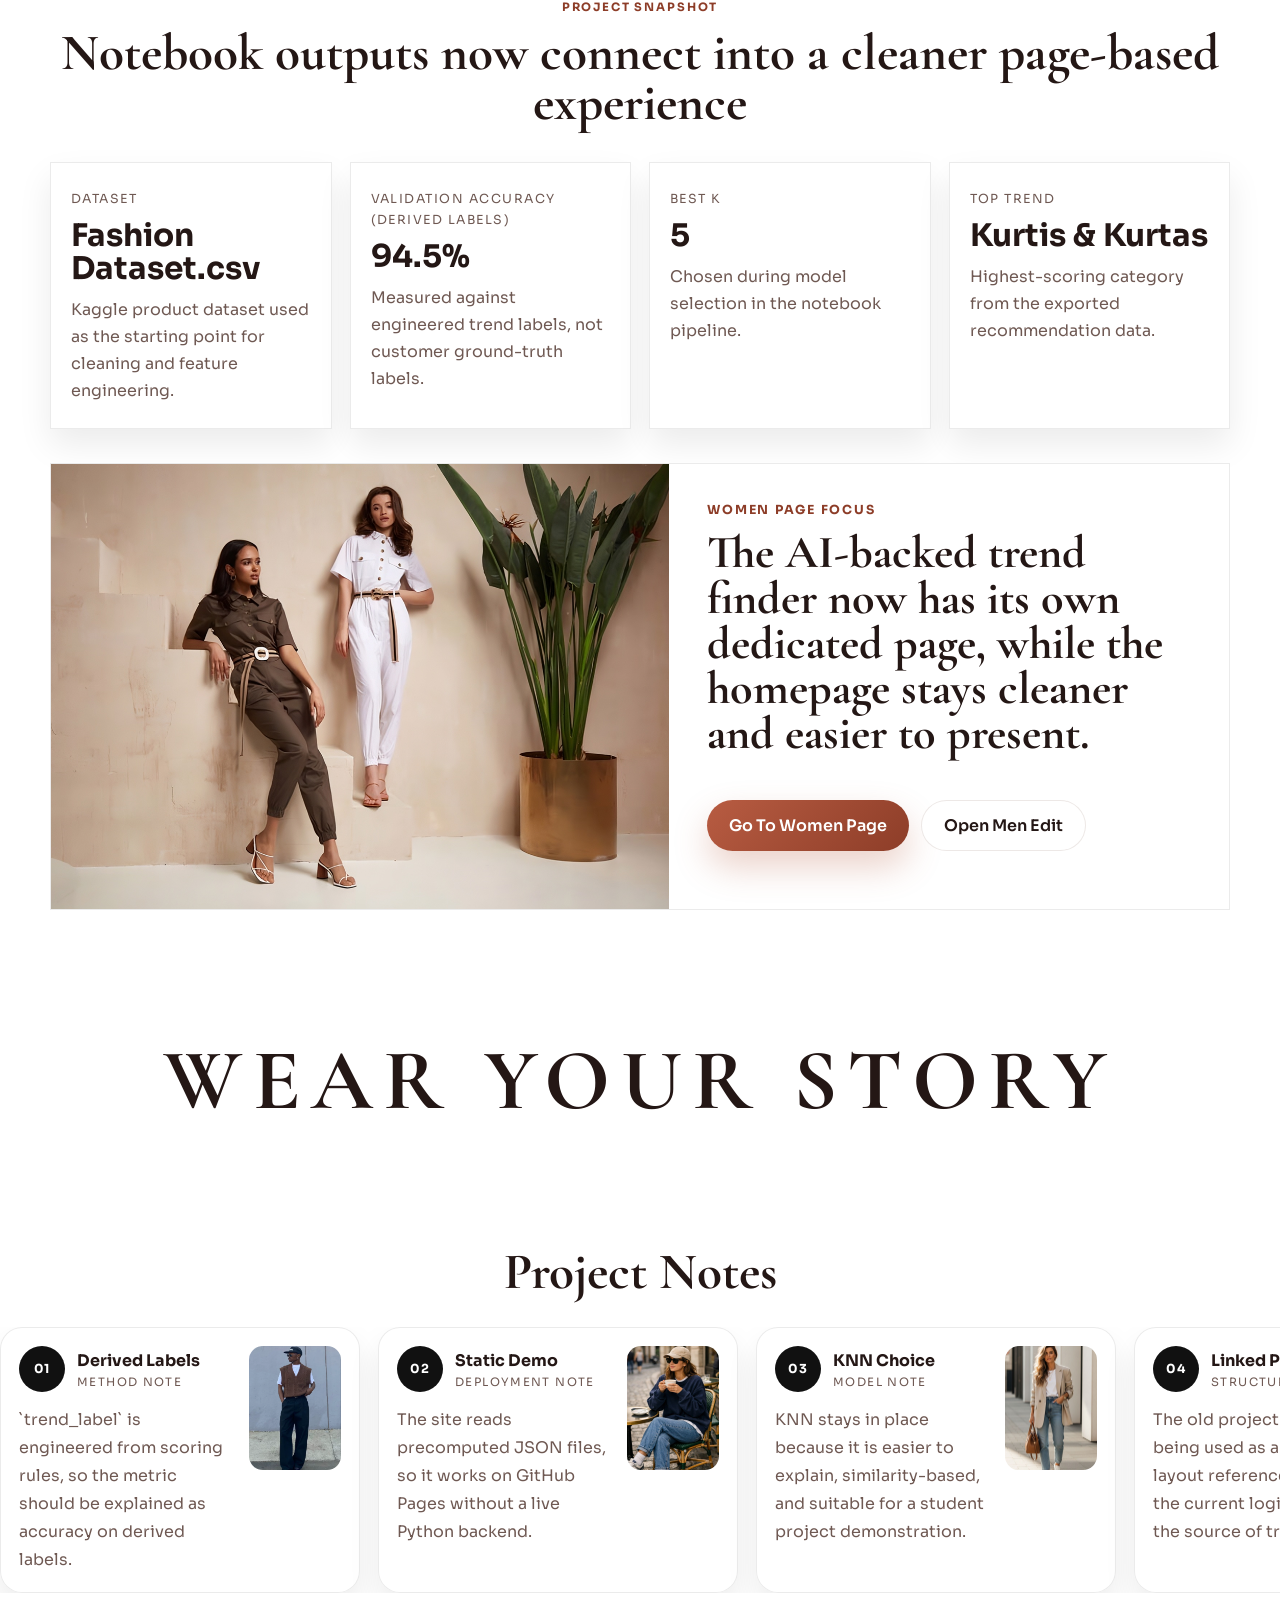
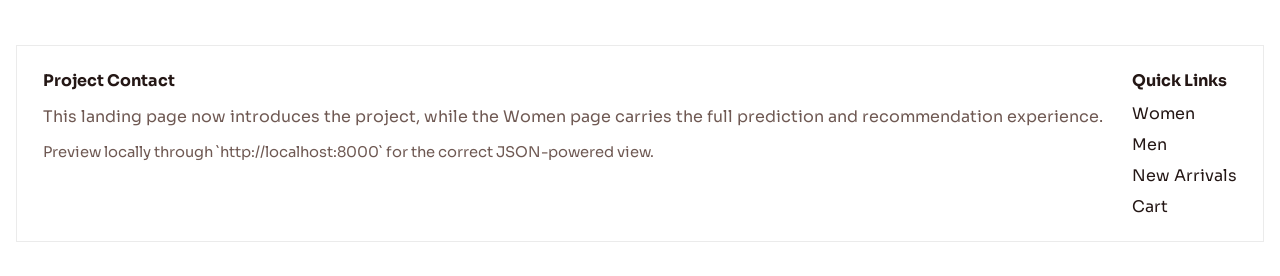
==== commit 6fa5fdbf: "Change landing page description text Updated the landing page description to welcome users." ====
--- a/web/index.html
+++ b/web/index.html
@@ -54,7 +54,7 @@
         <p class="home-hero-brand">Women Fashion Trends</p>
         <h1>Explore the project through linked fashion pages.</h1>
         <p class="home-hero-description">
-          The landing page now introduces the project, while the full data-driven trend finder lives on the Women page with the same exported KNN recommendation flow.
+          Welcome dear
         </p>
         <div class="hero-actions home-hero-actions">
           <a class="button button-primary" href="./women.html#discover">Open Women Trend Finder</a>
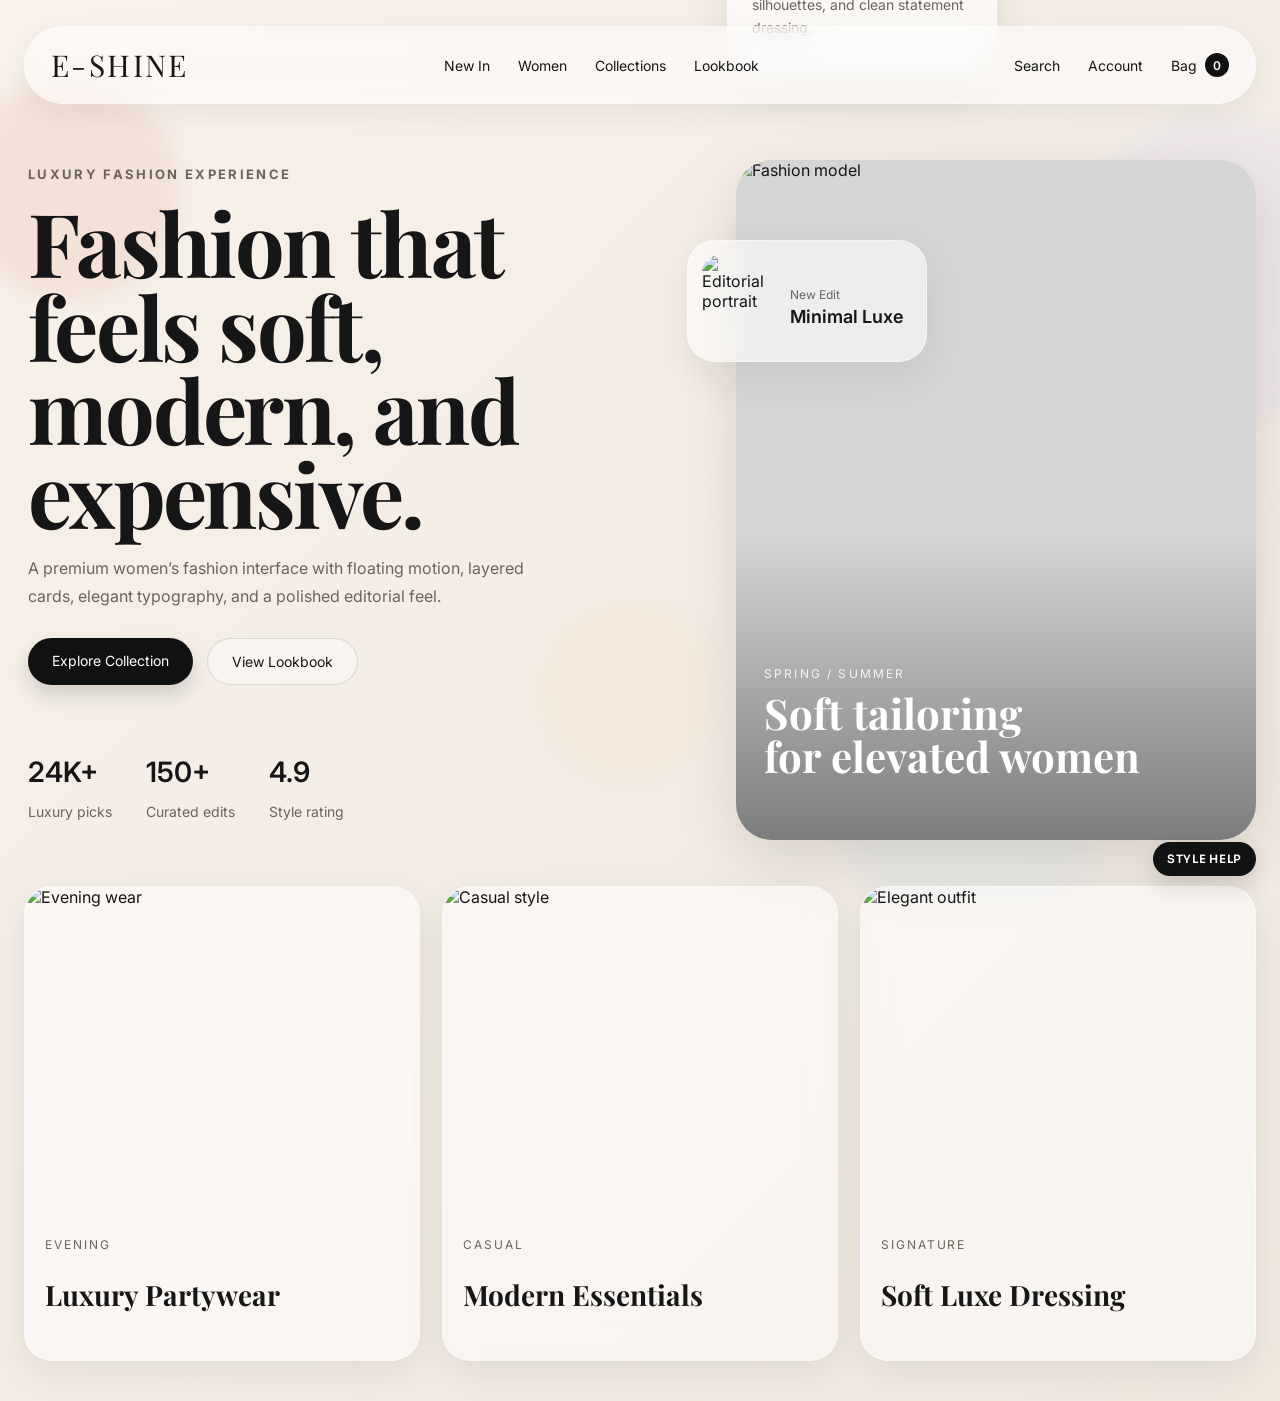
==== commit f7a4ab59: "Redesign homepage with E-SHINE UI" ====
--- a/web/index.html
+++ b/web/index.html
@@ -3,268 +3,139 @@
 <head>
   <meta charset="UTF-8">
   <meta name="viewport" content="width=device-width, initial-scale=1.0">
-  <title>TrendMuse | Women's Fashion Trend Project</title>
+  <title>E-SHINE</title>
   <meta
     name="description"
-    content="A women's fashion trend project that presents exported KNN notebook results through a static HTML, CSS, and JavaScript website."
+    content="E-SHINE is a luxury fashion homepage with a soft editorial layout, layered cards, and a premium women-focused visual experience."
   >
   <link rel="preconnect" href="https://fonts.googleapis.com">
   <link rel="preconnect" href="https://fonts.gstatic.com" crossorigin>
   <link
-    href="https://fonts.googleapis.com/css2?family=Cormorant+Garamond:wght@500;600;700&family=Sora:wght@300;400;500;600;700&display=swap"
+    href="https://fonts.googleapis.com/css2?family=Cormorant+Garamond:wght@500;600;700&family=Inter:wght@300;400;500;600&family=Playfair+Display:wght@500;600;700&family=Sora:wght@300;400;500;600;700&display=swap"
     rel="stylesheet"
   >
   <link rel="stylesheet" href="styles.css">
 </head>
 <body data-page="home">
-  <div class="page-glow page-glow-left"></div>
-  <div class="page-glow page-glow-right"></div>
-  <div class="home-topbar">Women’s fashion trend & recommendation project</div>
+  <div class="page-bg">
+    <span class="orb orb-1"></span>
+    <span class="orb orb-2"></span>
+    <span class="orb orb-3"></span>
+    <span class="orb orb-4"></span>
+  </div>
 
-  <header class="site-header">
-    <a class="brand" href="./index.html">
-      <img class="brand-logo" src="assets/branding/women-fashion-trends-logo.png" alt="Women Fashion Trends">
-    </a>
+  <header class="navbar">
+    <div class="logo">E-SHINE</div>
 
-    <nav class="site-nav">
-      <a href="./index.html" aria-current="page">Home</a>
+    <nav class="nav-links">
+      <a href="./new-arrival.html">New In</a>
       <a href="./women.html">Women</a>
-      <a href="./men.html">Men</a>
-      <a href="./new-arrival.html">New Arrivals</a>
-      <a href="./cart.html">Cart</a>
-      <a href="./checkout.html">Checkout</a>
+      <a href="./women.html#shop">Collections</a>
+      <a href="./women.html#discover">Lookbook</a>
     </nav>
 
-    <a class="cart-link" href="./cart.html" aria-label="Open shopping cart">
-      Cart
-      <span class="cart-count" id="cartCount">0</span>
-    </a>
+    <div class="nav-actions">
+      <a href="./women.html#shop">Search</a>
+      <a href="./checkout.html">Account</a>
+      <a class="bag-link" href="./cart.html">
+        Bag
+        <span class="bag-count" id="cartCount">0</span>
+      </a>
+    </div>
   </header>
 
-  <main>
-    <section class="home-hero" id="home">
-      <div class="home-hero-slider">
-        <img src="assets/old-project/hover1.png" alt="Fashion rail editorial scene" class="home-hero-image active">
-        <img src="assets/old-project/hover2.jpg" alt="Warm editorial campaign styling" class="home-hero-image">
-        <img src="assets/old-project/hover3.webp" alt="Neutral luxury campaign styling" class="home-hero-image">
-      </div>
-      <div class="home-hero-overlay"></div>
+  <main class="hero">
+    <section class="hero-left">
+      <p class="eyebrow">Luxury fashion experience</p>
+      <h1>Fashion that feels soft, modern, and expensive.</h1>
+      <p class="hero-text">
+        A premium women’s fashion interface with floating motion, layered cards,
+        elegant typography, and a polished editorial feel.
+      </p>
 
-      <div class="home-hero-content-box reveal">
-        <p class="home-hero-brand">Women Fashion Trends</p>
-        <h1>Explore the project through linked fashion pages.</h1>
-        <p class="home-hero-description">
-          Welcome dear
-        </p>
-        <div class="hero-actions home-hero-actions">
-          <a class="button button-primary" href="./women.html#discover">Open Women Trend Finder</a>
-          <a class="button button-secondary" href="./new-arrival.html">Browse New Arrivals</a>
-        </div>
-        <div class="hero-tags home-hero-tags">
-          <span>Derived trend labels</span>
-          <span>Static JSON demo</span>
-          <span>Linked multi-page flow</span>
-        </div>
-        <div class="runtime-notice" id="runtimeNotice" hidden></div>
+      <div class="hero-buttons">
+        <a href="./women.html#shop" class="btn btn-dark">Explore Collection</a>
+        <a href="./new-arrival.html" class="btn btn-light">View Lookbook</a>
       </div>
 
-      <article class="home-hero-insight reveal">
-        <img
-          id="heroImage"
-          src="assets/old-project/model1.png"
-          alt="Featured fashion look"
-        >
-        <div class="home-hero-insight-copy">
-          <p>Top Trending Category</p>
-          <h2 id="heroCategory">Awaiting Data</h2>
+      <div class="mini-stats">
+        <div>
+          <h3>24K+</h3>
+          <p>Luxury picks</p>
         </div>
-      </article>
-
-      <div class="home-hero-pagination" aria-label="Hero slides">
-        <button class="pagination-bar active" type="button" aria-label="Hero slide 1"></button>
-        <button class="pagination-bar" type="button" aria-label="Hero slide 2"></button>
-        <button class="pagination-bar" type="button" aria-label="Hero slide 3"></button>
-      </div>
-    </section>
-
-    <section class="section home-editorial-section reveal">
-      <div class="grid-3 home-grid-3">
-        <a class="home-editorial-card page-link-card" href="./women.html">
-          <div class="product-img-wrapper">
-            <img src="assets/old-project/model1.png" alt="Women page preview">
-          </div>
-          <div class="product-info">
-            <h3>Women Page</h3>
-            <p class="price">The complete prediction module, style impact view, and exported recommendation cards.</p>
-          </div>
-        </a>
-
-        <a class="home-editorial-card page-link-card" href="./men.html">
-          <div class="product-img-wrapper">
-            <img src="assets/old-project/model2.png" alt="Men page preview">
-          </div>
-          <div class="product-info">
-            <h3>Men Page</h3>
-            <p class="price">A linked collection page using the older storefront layout as reference.</p>
-          </div>
-        </a>
-
-        <a class="home-editorial-card page-link-card" href="./new-arrival.html">
-          <div class="product-img-wrapper">
-            <img src="assets/old-project/model3.png" alt="New arrivals page preview">
-          </div>
-          <div class="product-info">
-            <h3>New Arrivals</h3>
-            <p class="price">A separate arrivals view that stays visually aligned with the rest of the site.</p>
-          </div>
-        </a>
-      </div>
-    </section>
-
-    <section class="section reveal">
-      <div class="products-header home-products-header">
-        <p class="eyebrow">Project Snapshot</p>
-        <h2>Notebook outputs now connect into a cleaner page-based experience</h2>
-      </div>
-
-      <div class="home-metric-grid">
-        <article class="home-metric-card">
-          <span>Dataset</span>
-          <strong id="metricDataset">Fashion Dataset.csv</strong>
-          <p>Kaggle product dataset used as the starting point for cleaning and feature engineering.</p>
-        </article>
-        <article class="home-metric-card">
-          <span>Validation Accuracy (Derived Labels)</span>
-          <strong id="metricAccuracy">--</strong>
-          <p>Measured against engineered trend labels, not customer ground-truth labels.</p>
-        </article>
-        <article class="home-metric-card">
-          <span>Best K</span>
-          <strong id="metricK">--</strong>
-          <p>Chosen during model selection in the notebook pipeline.</p>
-        </article>
-        <article class="home-metric-card">
-          <span>Top Trend</span>
-          <strong id="metricTrend">--</strong>
-          <p>Highest-scoring category from the exported recommendation data.</p>
-        </article>
-      </div>
-    </section>
-
-    <section class="section reveal">
-      <div class="featured-banner home-featured-banner">
-        <img src="assets/old-project/feature.png" alt="Feature banner" class="featured-banner-img">
-        <div class="featured-box home-featured-box">
-          <p class="cloth-name">Women Page Focus</p>
-          <h2>The AI-backed trend finder now has its own dedicated page, while the homepage stays cleaner and easier to present.</h2>
-          <div class="hero-actions">
-            <a class="button button-primary" href="./women.html#discover">Go To Women Page</a>
-            <a class="button button-secondary" href="./men.html">Open Men Edit</a>
-          </div>
+        <div>
+          <h3>150+</h3>
+          <p>Curated edits</p>
+        </div>
+        <div>
+          <h3>4.9</h3>
+          <p>Style rating</p>
         </div>
       </div>
     </section>
 
-    <section class="big-text-section reveal">
-      <h2>WEAR YOUR STORY</h2>
-    </section>
+    <section class="hero-right">
+      <div class="card-stack">
+        <article class="main-card">
+          <img src="https://images.unsplash.com/photo-1515886657613-9f3515b0c78f?auto=format&fit=crop&w=1200&q=80" alt="Fashion model">
+          <div class="main-card-text">
+            <span>Spring / Summer</span>
+            <h2>Soft tailoring<br>for elevated women</h2>
+          </div>
+        </article>
 
-    <section class="review-section project-notes-section reveal">
-      <h2 class="section-title text-center">Project Notes</h2>
-      <div class="marquee-container">
-        <div class="marquee-track">
-          <article class="review-card project-note-card">
-            <div class="review-content">
-              <div class="review-header">
-                <div class="note-icon">01</div>
-                <div class="review-meta">
-                  <h4>Derived Labels</h4>
-                  <div class="stars">METHOD NOTE</div>
-                </div>
-              </div>
-              <p class="review-text">`trend_label` is engineered from scoring rules, so the metric should be explained as accuracy on derived labels.</p>
-            </div>
-            <img src="assets/old-project/grid4img1.webp" alt="Project note visual" class="bought-item-img">
-          </article>
+        <article class="floating-card small-card top-card">
+          <img src="https://images.unsplash.com/photo-1496747611176-843222e1e57c?auto=format&fit=crop&w=900&q=80" alt="Editorial portrait">
+          <div>
+            <p>New Edit</p>
+            <strong>Minimal Luxe</strong>
+          </div>
+        </article>
 
-          <article class="review-card project-note-card">
-            <div class="review-content">
-              <div class="review-header">
-                <div class="note-icon">02</div>
-                <div class="review-meta">
-                  <h4>Static Demo</h4>
-                  <div class="stars">DEPLOYMENT NOTE</div>
-                </div>
-              </div>
-              <p class="review-text">The site reads precomputed JSON files, so it works on GitHub Pages without a live Python backend.</p>
-            </div>
-            <img src="assets/old-project/grid4img2.jpg" alt="Project note visual" class="bought-item-img">
-          </article>
-
-          <article class="review-card project-note-card">
-            <div class="review-content">
-              <div class="review-header">
-                <div class="note-icon">03</div>
-                <div class="review-meta">
-                  <h4>KNN Choice</h4>
-                  <div class="stars">MODEL NOTE</div>
-                </div>
-              </div>
-              <p class="review-text">KNN stays in place because it is easier to explain, similarity-based, and suitable for a student project demonstration.</p>
-            </div>
-            <img src="assets/old-project/grid4img3.jpg" alt="Project note visual" class="bought-item-img">
-          </article>
-
-          <article class="review-card project-note-card">
-            <div class="review-content">
-              <div class="review-header">
-                <div class="note-icon">04</div>
-                <div class="review-meta">
-                  <h4>Linked Pages</h4>
-                  <div class="stars">STRUCTURE NOTE</div>
-                </div>
-              </div>
-              <p class="review-text">The old project is only being used as a page-layout reference, while the current logic remains the source of truth.</p>
-            </div>
-            <img src="assets/old-project/grid4img4.webp" alt="Project note visual" class="bought-item-img">
-          </article>
-
-          <article class="review-card project-note-card">
-            <div class="review-content">
-              <div class="review-header">
-                <div class="note-icon">01</div>
-                <div class="review-meta">
-                  <h4>Derived Labels</h4>
-                  <div class="stars">METHOD NOTE</div>
-                </div>
-              </div>
-              <p class="review-text">`trend_label` is engineered from scoring rules, so the metric should be explained as accuracy on derived labels.</p>
-            </div>
-            <img src="assets/old-project/grid4img1.webp" alt="Project note visual" class="bought-item-img">
-          </article>
-        </div>
+        <article class="floating-card small-card bottom-card">
+          <div class="trend-chip">Trending Now</div>
+          <h3>Partywear<br>Refined</h3>
+          <p>Metallic accents, monochrome silhouettes, and clean statement dressing.</p>
+        </article>
       </div>
     </section>
   </main>
 
-  <footer class="site-footer home-site-footer">
-    <div class="home-footer-grid">
-      <div class="home-footer-col">
-        <h3>Project Contact</h3>
-        <p>This landing page now introduces the project, while the Women page carries the full prediction and recommendation experience.</p>
-        <p class="home-footer-small">Preview locally through `http://localhost:8000` for the correct JSON-powered view.</p>
+  <section class="featured-grid">
+    <article class="feature-card">
+      <img src="https://images.unsplash.com/photo-1529139574466-a303027c1d8b?auto=format&fit=crop&w=900&q=80" alt="Evening wear">
+      <div class="feature-info">
+        <p>Evening</p>
+        <h3>Luxury Partywear</h3>
       </div>
-      <div class="home-footer-col">
-        <h3>Quick Links</h3>
-        <div class="home-social-links">
-          <a href="./women.html">Women</a>
-          <a href="./men.html">Men</a>
-          <a href="./new-arrival.html">New Arrivals</a>
-          <a href="./cart.html">Cart</a>
-        </div>
+    </article>
+
+    <article class="feature-card">
+      <img src="https://images.unsplash.com/photo-1512436991641-6745cdb1723f?auto=format&fit=crop&w=900&q=80" alt="Casual style">
+      <div class="feature-info">
+        <p>Casual</p>
+        <h3>Modern Essentials</h3>
       </div>
-    </div>
-  </footer>
+    </article>
+
+    <article class="feature-card">
+      <img src="https://images.unsplash.com/photo-1520975916090-3105956dac38?auto=format&fit=crop&w=900&q=80" alt="Elegant outfit">
+      <div class="feature-info">
+        <p>Signature</p>
+        <h3>Soft Luxe Dressing</h3>
+      </div>
+    </article>
+  </section>
+
+  <div class="home-runtime-state" hidden aria-hidden="true">
+    <div class="runtime-notice" id="runtimeNotice" hidden></div>
+    <strong id="metricDataset"></strong>
+    <strong id="metricAccuracy"></strong>
+    <strong id="metricK"></strong>
+    <strong id="metricTrend"></strong>
+    <strong id="heroCategory"></strong>
+    <img id="heroImage" src="" alt="" hidden>
+  </div>
 
   <button
     class="chatbot-launcher"
--- a/web/styles.css
+++ b/web/styles.css
@@ -299,6 +299,10 @@
   overflow: hidden;
 }
 
+.chatbot-panel[hidden] {
+  display: none;
+}
+
 .chatbot-header {
   display: flex;
   align-items: start;
@@ -353,6 +357,10 @@
   border-radius: 16px;
 }
 
+.chatbot-message-has-products {
+  max-width: 100%;
+}
+
 .chatbot-message p {
   margin: 0;
   color: var(--muted);
@@ -388,6 +396,70 @@
   padding: 7px 10px;
   font-size: 0.72rem;
   font-weight: 500;
+}
+
+.chatbot-product-list {
+  display: grid;
+  gap: 8px;
+  margin-top: 10px;
+}
+
+.chatbot-product-link {
+  display: grid;
+  grid-template-columns: 64px minmax(0, 1fr);
+  gap: 10px;
+  align-items: center;
+  padding: 8px;
+  border-radius: 14px;
+  background: rgba(255, 255, 255, 0.96);
+  border: 1px solid rgba(111, 66, 53, 0.12);
+  transition: transform 0.2s ease, box-shadow 0.2s ease, border-color 0.2s ease;
+}
+
+.chatbot-product-link:hover,
+.chatbot-product-link:focus-visible {
+  transform: translateY(-1px);
+  border-color: rgba(184, 92, 66, 0.35);
+  box-shadow: 0 10px 24px rgba(105, 67, 51, 0.12);
+}
+
+.chatbot-product-link img {
+  width: 64px;
+  height: 80px;
+  border-radius: 10px;
+  object-fit: cover;
+}
+
+.chatbot-product-copy {
+  min-width: 0;
+  display: grid;
+  gap: 3px;
+}
+
+.chatbot-product-copy strong,
+.chatbot-product-copy span,
+.chatbot-product-copy em {
+  display: block;
+}
+
+.chatbot-product-copy strong {
+  color: var(--text);
+  font-size: 0.8rem;
+  line-height: 1.35;
+}
+
+.chatbot-product-copy span {
+  color: var(--muted);
+  font-size: 0.7rem;
+  line-height: 1.35;
+}
+
+.chatbot-product-copy em {
+  color: var(--accent-dark);
+  font-size: 0.7rem;
+  font-style: normal;
+  font-weight: 600;
+  letter-spacing: 0.03em;
 }
 
 .chatbot-typing {
@@ -2129,3 +2201,509 @@
     min-height: 42px;
   }
 }
+
+/* E-SHINE homepage UI */
+body[data-page="home"] {
+  font-family: "Inter", "Avenir Next", "Segoe UI", sans-serif;
+  background: linear-gradient(135deg, #f7f1ea 0%, #f3ede6 45%, #efe8df 100%);
+  color: #161616;
+  min-height: 100vh;
+}
+
+body[data-page="home"] .page-bg {
+  position: fixed;
+  inset: 0;
+  pointer-events: none;
+  overflow: hidden;
+}
+
+body[data-page="home"] .orb {
+  position: absolute;
+  border-radius: 50%;
+  filter: blur(10px);
+  opacity: 0.55;
+  animation: eshineFloatOrb 10s ease-in-out infinite;
+}
+
+body[data-page="home"] .orb-1 {
+  width: 220px;
+  height: 220px;
+  background: rgba(240, 194, 177, 0.55);
+  top: 80px;
+  left: -40px;
+}
+
+body[data-page="home"] .orb-2 {
+  width: 300px;
+  height: 300px;
+  background: rgba(219, 205, 252, 0.38);
+  top: 120px;
+  right: -90px;
+  animation-delay: 1.5s;
+}
+
+body[data-page="home"] .orb-3 {
+  width: 180px;
+  height: 180px;
+  background: rgba(255, 230, 180, 0.35);
+  bottom: 120px;
+  left: 42%;
+  animation-delay: 3s;
+}
+
+body[data-page="home"] .orb-4 {
+  width: 260px;
+  height: 260px;
+  background: rgba(205, 227, 244, 0.35);
+  bottom: -40px;
+  right: 14%;
+  animation-delay: 2s;
+}
+
+body[data-page="home"] .navbar {
+  width: min(1280px, calc(100% - 48px));
+  margin: 26px auto 0;
+  padding: 18px 26px;
+  border: 1px solid rgba(255, 255, 255, 0.4);
+  border-radius: 999px;
+  background: rgba(255, 255, 255, 0.52);
+  backdrop-filter: blur(14px);
+  box-shadow: 0 10px 30px rgba(25, 18, 9, 0.06);
+  display: flex;
+  justify-content: space-between;
+  align-items: center;
+  gap: 20px;
+  position: relative;
+  z-index: 5;
+}
+
+body[data-page="home"] .logo {
+  font-family: "Playfair Display", "Iowan Old Style", "Palatino Linotype", serif;
+  font-size: 30px;
+  letter-spacing: 0.08em;
+}
+
+body[data-page="home"] .nav-links,
+body[data-page="home"] .nav-actions {
+  display: flex;
+  gap: 28px;
+  align-items: center;
+}
+
+body[data-page="home"] .nav-links a,
+body[data-page="home"] .nav-actions a {
+  text-decoration: none;
+  color: #161616;
+  font-size: 14px;
+  position: relative;
+}
+
+body[data-page="home"] .nav-links a::after,
+body[data-page="home"] .nav-actions a::after {
+  content: "";
+  position: absolute;
+  left: 0;
+  bottom: -5px;
+  width: 0;
+  height: 1px;
+  background: currentColor;
+  transition: width 0.35s ease;
+}
+
+body[data-page="home"] .nav-links a:hover::after,
+body[data-page="home"] .nav-actions a:hover::after {
+  width: 100%;
+}
+
+body[data-page="home"] .bag-link {
+  display: inline-flex;
+  align-items: center;
+  gap: 8px;
+}
+
+body[data-page="home"] .bag-count {
+  min-width: 24px;
+  height: 24px;
+  padding: 0 7px;
+  border-radius: 999px;
+  background: #111111;
+  color: #ffffff;
+  display: inline-flex;
+  align-items: center;
+  justify-content: center;
+  font-size: 12px;
+  font-weight: 600;
+}
+
+body[data-page="home"] .hero {
+  width: min(1280px, calc(100% - 48px));
+  margin: 34px auto 24px;
+  display: grid;
+  grid-template-columns: 1.05fr 0.95fr;
+  gap: 34px;
+  align-items: center;
+  position: relative;
+  z-index: 2;
+  padding: 0;
+}
+
+body[data-page="home"] .hero-left {
+  padding: 28px 8px 28px 4px;
+}
+
+body[data-page="home"] .eyebrow {
+  font-size: 13px;
+  letter-spacing: 0.18em;
+  text-transform: uppercase;
+  color: #6a645d;
+  margin-bottom: 18px;
+}
+
+body[data-page="home"] .hero-left h1 {
+  font-family: "Playfair Display", "Iowan Old Style", "Palatino Linotype", serif;
+  font-size: clamp(52px, 7vw, 88px);
+  line-height: 0.95;
+  letter-spacing: -0.03em;
+  max-width: 620px;
+  margin-bottom: 20px;
+}
+
+body[data-page="home"] .hero-text {
+  max-width: 520px;
+  color: #6a645d;
+  font-size: 16px;
+  line-height: 1.75;
+  margin-bottom: 28px;
+}
+
+body[data-page="home"] .hero-buttons {
+  display: flex;
+  gap: 14px;
+  margin-bottom: 42px;
+}
+
+body[data-page="home"] .btn {
+  text-decoration: none;
+  padding: 14px 24px;
+  border-radius: 999px;
+  font-size: 14px;
+  transition: transform 0.3s ease, box-shadow 0.3s ease, background 0.3s ease;
+}
+
+body[data-page="home"] .btn:hover {
+  transform: translateY(-2px);
+}
+
+body[data-page="home"] .btn-dark {
+  background: #111111;
+  color: #ffffff;
+  box-shadow: 0 10px 20px rgba(17, 17, 17, 0.15);
+}
+
+body[data-page="home"] .btn-light {
+  color: #161616;
+  border: 1px solid rgba(40, 40, 40, 0.14);
+  background: rgba(255, 255, 255, 0.4);
+  backdrop-filter: blur(8px);
+}
+
+body[data-page="home"] .mini-stats {
+  display: flex;
+  gap: 34px;
+  flex-wrap: wrap;
+}
+
+body[data-page="home"] .mini-stats h3 {
+  font-size: 28px;
+  font-weight: 600;
+  margin-bottom: 6px;
+}
+
+body[data-page="home"] .mini-stats p {
+  color: #6a645d;
+  font-size: 14px;
+}
+
+body[data-page="home"] .hero-right {
+  position: relative;
+  min-height: 720px;
+}
+
+body[data-page="home"] .card-stack {
+  position: relative;
+  height: 100%;
+}
+
+body[data-page="home"] .main-card {
+  position: absolute;
+  right: 0;
+  top: 20px;
+  width: min(100%, 520px);
+  height: 680px;
+  border-radius: 36px;
+  overflow: hidden;
+  box-shadow: 0 20px 60px rgba(27, 20, 12, 0.12);
+  background: #dddddd;
+}
+
+body[data-page="home"] .main-card img {
+  width: 100%;
+  height: 100%;
+  object-fit: cover;
+}
+
+body[data-page="home"] .main-card::after {
+  content: "";
+  position: absolute;
+  inset: 0;
+  background: linear-gradient(to top, rgba(19, 19, 19, 0.48), rgba(19, 19, 19, 0.04) 45%);
+}
+
+body[data-page="home"] .main-card-text {
+  position: absolute;
+  left: 28px;
+  bottom: 28px;
+  z-index: 2;
+  color: #ffffff;
+}
+
+body[data-page="home"] .main-card-text span {
+  font-size: 12px;
+  letter-spacing: 0.18em;
+  text-transform: uppercase;
+  opacity: 0.88;
+}
+
+body[data-page="home"] .main-card-text h2 {
+  font-family: "Playfair Display", "Iowan Old Style", "Palatino Linotype", serif;
+  font-size: 42px;
+  line-height: 1.02;
+  margin-top: 10px;
+}
+
+body[data-page="home"] .floating-card {
+  position: absolute;
+  border-radius: 28px;
+  background: rgba(255, 255, 255, 0.58);
+  backdrop-filter: blur(16px);
+  border: 1px solid rgba(255, 255, 255, 0.45);
+  box-shadow: 0 14px 45px rgba(39, 24, 14, 0.08);
+}
+
+body[data-page="home"] .small-card {
+  animation: eshineFloatCard 6s ease-in-out infinite;
+}
+
+body[data-page="home"] .top-card {
+  left: 0;
+  top: 100px;
+  width: 240px;
+  padding: 14px;
+  display: flex;
+  align-items: center;
+  gap: 14px;
+}
+
+body[data-page="home"] .top-card img {
+  width: 74px;
+  height: 92px;
+  object-fit: cover;
+  border-radius: 18px;
+}
+
+body[data-page="home"] .top-card p {
+  font-size: 12px;
+  color: #6a645d;
+  margin-bottom: 4px;
+}
+
+body[data-page="home"] .top-card strong {
+  font-size: 18px;
+  font-weight: 600;
+}
+
+body[data-page="home"] .bottom-card {
+  left: 40px;
+  bottom: 62px;
+  width: 270px;
+  padding: 24px;
+  animation-delay: 1.2s;
+}
+
+body[data-page="home"] .trend-chip {
+  display: inline-block;
+  padding: 7px 12px;
+  border-radius: 999px;
+  background: rgba(17, 17, 17, 0.08);
+  font-size: 12px;
+  margin-bottom: 14px;
+}
+
+body[data-page="home"] .bottom-card h3 {
+  font-family: "Playfair Display", "Iowan Old Style", "Palatino Linotype", serif;
+  font-size: 30px;
+  line-height: 1;
+  margin-bottom: 12px;
+}
+
+body[data-page="home"] .bottom-card p {
+  color: #6a645d;
+  line-height: 1.65;
+  font-size: 14px;
+}
+
+body[data-page="home"] .featured-grid {
+  width: min(1280px, calc(100% - 48px));
+  margin: 10px auto 40px;
+  display: grid;
+  grid-template-columns: repeat(3, minmax(0, 1fr));
+  gap: 22px;
+  position: relative;
+  z-index: 2;
+}
+
+body[data-page="home"] .feature-card {
+  background: rgba(255, 255, 255, 0.52);
+  backdrop-filter: blur(14px);
+  border: 1px solid rgba(255, 255, 255, 0.42);
+  border-radius: 28px;
+  overflow: hidden;
+  box-shadow: 0 12px 36px rgba(35, 24, 16, 0.08);
+  transition: transform 0.35s ease;
+}
+
+body[data-page="home"] .feature-card:hover {
+  transform: translateY(-6px);
+}
+
+body[data-page="home"] .feature-card img {
+  width: 100%;
+  height: 320px;
+  object-fit: cover;
+}
+
+body[data-page="home"] .feature-info {
+  padding: 18px 20px 22px;
+}
+
+body[data-page="home"] .feature-info p {
+  font-size: 12px;
+  letter-spacing: 0.16em;
+  text-transform: uppercase;
+  color: #6a645d;
+  margin-bottom: 8px;
+}
+
+body[data-page="home"] .feature-info h3 {
+  font-family: "Playfair Display", "Iowan Old Style", "Palatino Linotype", serif;
+  font-size: 28px;
+  line-height: 1.06;
+}
+
+body[data-page="home"] .home-runtime-state {
+  display: none;
+}
+
+body[data-page="home"] .chatbot-launcher,
+body[data-page="home"] .chatbot-panel {
+  font-family: "Sora", "Avenir Next", "Segoe UI", sans-serif;
+}
+
+@keyframes eshineFloatOrb {
+  0%,
+  100% {
+    transform: translateY(0) translateX(0);
+  }
+  50% {
+    transform: translateY(-18px) translateX(10px);
+  }
+}
+
+@keyframes eshineFloatCard {
+  0%,
+  100% {
+    transform: translateY(0);
+  }
+  50% {
+    transform: translateY(-12px);
+  }
+}
+
+@media (max-width: 1100px) {
+  body[data-page="home"] .hero {
+    grid-template-columns: 1fr;
+  }
+
+  body[data-page="home"] .hero-right {
+    min-height: 760px;
+  }
+
+  body[data-page="home"] .main-card {
+    left: 50%;
+    transform: translateX(-50%);
+  }
+
+  body[data-page="home"] .top-card {
+    left: 40px;
+  }
+
+  body[data-page="home"] .featured-grid {
+    grid-template-columns: 1fr;
+  }
+}
+
+@media (max-width: 760px) {
+  body[data-page="home"] .navbar {
+    border-radius: 28px;
+    padding: 16px 18px;
+    width: calc(100% - 24px);
+    margin-top: 12px;
+    gap: 14px;
+  }
+
+  body[data-page="home"] .nav-links {
+    display: none;
+  }
+
+  body[data-page="home"] .hero,
+  body[data-page="home"] .featured-grid {
+    width: calc(100% - 24px);
+  }
+
+  body[data-page="home"] .hero-left h1 {
+    font-size: 48px;
+  }
+
+  body[data-page="home"] .hero-buttons,
+  body[data-page="home"] .mini-stats {
+    flex-direction: column;
+    gap: 14px;
+  }
+
+  body[data-page="home"] .hero-right {
+    min-height: 680px;
+  }
+
+  body[data-page="home"] .main-card {
+    width: 100%;
+    height: 520px;
+    border-radius: 26px;
+  }
+
+  body[data-page="home"] .top-card {
+    width: 210px;
+    left: 8px;
+    top: 40px;
+  }
+
+  body[data-page="home"] .bottom-card {
+    width: 230px;
+    left: 8px;
+    bottom: 16px;
+    padding: 18px;
+  }
+
+  body[data-page="home"] .feature-card img {
+    height: 260px;
+  }
+}
